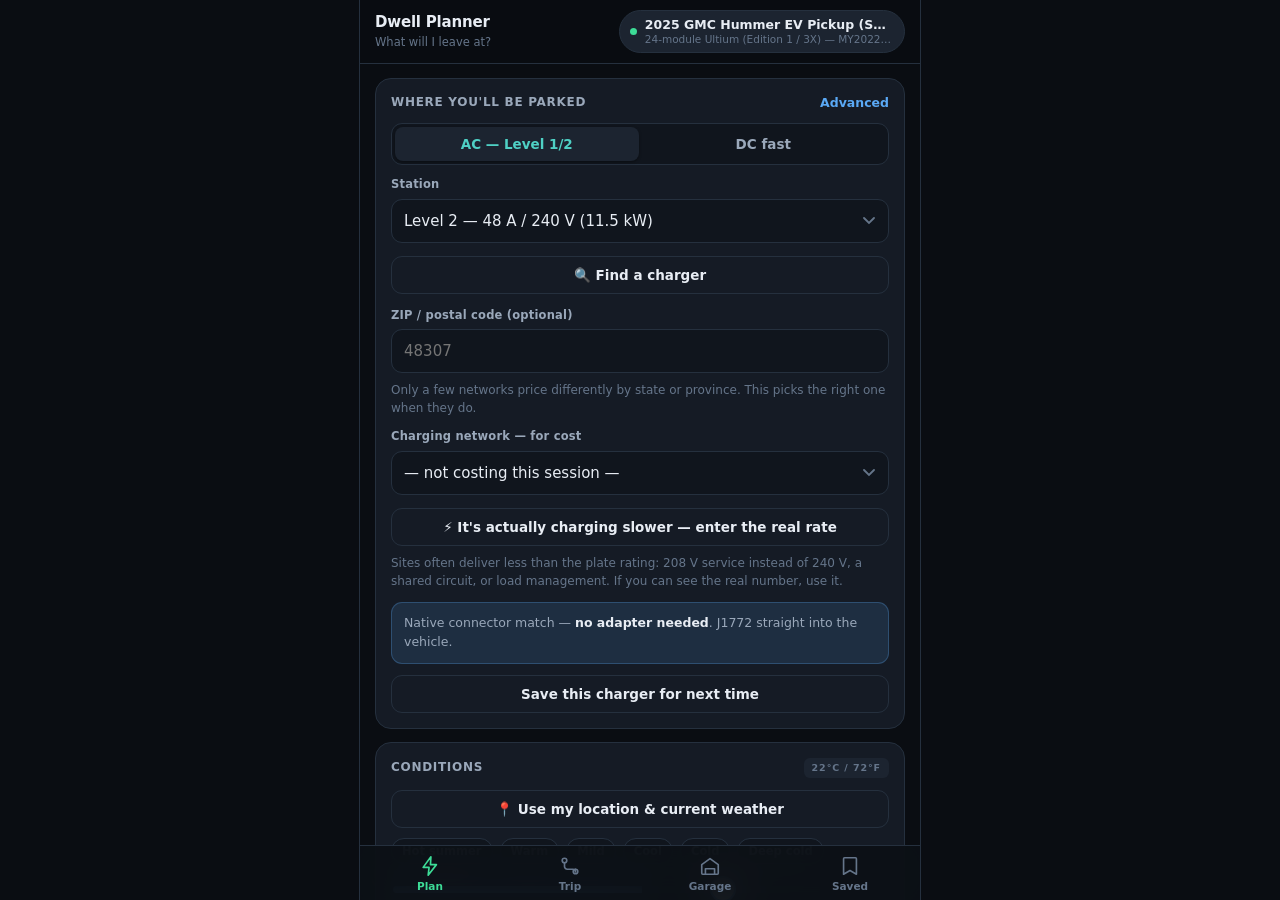
==== index.html @ 38df83a4 "Add files via upload v1.11.2 root files" ====
<!DOCTYPE html>
<html lang="en">
<head>
<meta charset="utf-8">
<meta name="viewport" content="width=device-width,initial-scale=1,viewport-fit=cover,maximum-scale=1">
<title>EV Dwell Planner</title>
<meta name="description" content="Charging math for the time you spend parked. Real taper curves, thermal derating and adapter ceilings.">
<meta name="theme-color" content="#0A0D12">
<meta name="apple-mobile-web-app-capable" content="yes">
<meta name="mobile-web-app-capable" content="yes">
<meta name="apple-mobile-web-app-status-bar-style" content="black-translucent">
<meta name="apple-mobile-web-app-title" content="Dwell">
<link rel="apple-touch-icon" href="data:image/svg+xml,%3Csvg%20xmlns%3D%22http%3A%2F%2Fwww.w3.org%2F2000%2Fsvg%22%20viewBox%3D%220%200%20180%20180%22%3E%3Crect%20width%3D%22180%22%20height%3D%22180%22%20rx%3D%2240%22%20fill%3D%22%230A0D12%22%2F%3E%3Cpath%20d%3D%22M100%2024L54%20100h30l-8%2056%2046-76H92z%22%20fill%3D%22%233DDC97%22%2F%3E%3C%2Fsvg%3E">
<link rel="icon" href="data:image/svg+xml,%3Csvg%20xmlns%3D%22http%3A%2F%2Fwww.w3.org%2F2000%2Fsvg%22%20viewBox%3D%220%200%20180%20180%22%3E%3Crect%20width%3D%22180%22%20height%3D%22180%22%20rx%3D%2240%22%20fill%3D%22%230A0D12%22%2F%3E%3Cpath%20d%3D%22M100%2024L54%20100h30l-8%2056%2046-76H92z%22%20fill%3D%22%233DDC97%22%2F%3E%3C%2Fsvg%3E">
<link rel="manifest" href='data:application/manifest+json,%7B%22name%22%3A%22EV%20Dwell%20Planner%22%2C%22short_name%22%3A%22Dwell%22%2C%22start_url%22%3A%22.%22%2C%22display%22%3A%22standalone%22%2C%22background_color%22%3A%22%230A0D12%22%2C%22theme_color%22%3A%22%230A0D12%22%2C%22orientation%22%3A%22portrait%22%2C%22icons%22%3A%5B%7B%22src%22%3A%22data%3Aimage%2Fsvg%2Bxml%2C%253Csvg%2520xmlns%253D%2522http%253A%252F%252Fwww.w3.org%252F2000%252Fsvg%2522%2520viewBox%253D%25220%25200%2520180%2520180%2522%253E%253Crect%2520width%253D%2522180%2522%2520height%253D%2522180%2522%2520rx%253D%252240%2522%2520fill%253D%2522%25230A0D12%2522%252F%253E%253Cpath%2520d%253D%2522M100%252024L54%2520100h30l-8%252056%252046-76H92z%2522%2520fill%253D%2522%25233DDC97%2522%252F%253E%253C%252Fsvg%253E%22%2C%22sizes%22%3A%22180x180%22%2C%22type%22%3A%22image%2Fsvg%2Bxml%22%2C%22purpose%22%3A%22any%20maskable%22%7D%5D%7D'>
<style>
/* ===================== EV DWELL PLANNER — DESIGN SYSTEM =====================
   One visual language, mobile-first, shared by web and app.
   Clarity over density: big targets, few colours, each with one meaning.
   ========================================================================== */
:root{
  --bg:#0A0D12; --bg2:#10151D; --surface:#151B25; --surface2:#1C2430;
  --line:#25303E; --line2:#33404F;
  --tx:#E8EDF4; --tx2:#9AA8BA; --tx3:#65758A;

  --solved:#3DDC97;   --solved-dim:#3DDC9722; --solved-line:#3DDC9755;
  --locked:#F5B841;   --locked-dim:#F5B84122; --locked-line:#F5B84155;
  --given:#5AA9F5;    --given-dim:#5AA9F522;  --given-line:#5AA9F544;
  --bad:#FF5C72;      --bad-dim:#FF5C7218;    --bad-line:#FF5C7255;
  --dc:#B98CFF;       --ac:#4FD1C5;

  --r:16px; --r-sm:11px; --r-lg:22px;
  --pad:15px;
  --safe-b:env(safe-area-inset-bottom,0px);
  --safe-t:env(safe-area-inset-top,0px);
  --fs:-apple-system,BlinkMacSystemFont,'SF Pro Text','Segoe UI',Roboto,system-ui,sans-serif;
  --fm:ui-monospace,'SF Mono',Menlo,Consolas,monospace;
}
*{box-sizing:border-box;-webkit-tap-highlight-color:transparent}
html,body{margin:0;padding:0;height:100%}
body{
  background:var(--bg); color:var(--tx); font-family:var(--fs);
  font-size:16px; line-height:1.45; overscroll-behavior-y:none;
  -webkit-font-smoothing:antialiased;
}
button,input,select,textarea{font-family:inherit;font-size:inherit;color:inherit}
button{background:none;border:none;padding:0;cursor:pointer}
input[type=number]{-moz-appearance:textfield}
input[type=number]::-webkit-outer-spin-button,
input[type=number]::-webkit-inner-spin-button{-webkit-appearance:none;margin:0}

/* ------------------------------------------------------------- APP FRAME */
#app{display:flex;flex-direction:column;height:100%;max-width:560px;margin:0 auto;
     background:var(--bg);position:relative;overflow-x:hidden}
@media(min-width:600px){#app{box-shadow:0 0 0 1px var(--line)}}

.topbar{
  position:sticky;top:0;z-index:40;padding:calc(var(--safe-t) + 10px) var(--pad) 10px;
  background:rgba(10,13,18,.88);backdrop-filter:blur(18px);
  border-bottom:1px solid var(--line);display:flex;align-items:center;gap:10px;
  overflow:hidden;
}
.topbar h1{font-size:15px;font-weight:650;margin:0;letter-spacing:-.2px;
           white-space:nowrap;overflow:hidden;text-overflow:ellipsis}
.topbar .sub{font-size:11.5px;color:var(--tx3);font-weight:500;
           white-space:nowrap;overflow:hidden;text-overflow:ellipsis}

.veh-chip{display:flex;align-items:center;gap:8px;background:var(--surface2);
  border:1px solid var(--line);border-radius:999px;padding:6px 12px 6px 10px;
  max-width:54%;min-width:0;flex:none}
.veh-chip .txt{display:flex;flex-direction:column;min-width:0;overflow:hidden}
.veh-chip .nm{display:block;font-size:12.5px;font-weight:600;white-space:nowrap;
  overflow:hidden;text-overflow:ellipsis;line-height:1.25}
.veh-chip .pk{display:block;font-size:10.5px;color:var(--tx3);white-space:nowrap;
  overflow:hidden;text-overflow:ellipsis;line-height:1.25}
.veh-chip .dot{width:7px;height:7px;border-radius:50%;background:var(--solved);flex:none}

main{flex:1;overflow-y:auto;-webkit-overflow-scrolling:touch;
     padding:14px var(--pad) 96px}
.screen{display:none} .screen.on{display:block}

/* ------------------------------------------------------------- TAB BAR */
.tabs{position:fixed;bottom:0;left:0;right:0;z-index:50;display:flex;
  background:rgba(12,16,22,.94);backdrop-filter:blur(20px);
  border-top:1px solid var(--line);padding-bottom:var(--safe-b);
  max-width:560px;margin:0 auto}
.tabs button{flex:1;padding:9px 4px 8px;display:flex;flex-direction:column;
  align-items:center;gap:3px;color:var(--tx3);font-size:10.5px;font-weight:600;
  transition:color .15s}
.tabs button svg{width:22px;height:22px;stroke:currentColor;fill:none;stroke-width:1.8;
  stroke-linecap:round;stroke-linejoin:round}
.tabs button.on{color:var(--solved)}

/* ------------------------------------------------------------- CARDS */
.card{background:var(--surface);border:1px solid var(--line);border-radius:var(--r);
  padding:var(--pad);margin-bottom:13px}
.card.tight{padding:12px}
.card-h{display:flex;align-items:center;justify-content:space-between;gap:10px;
  margin:0 0 12px}
.card-h h2{font-size:12px;font-weight:700;letter-spacing:.7px;text-transform:uppercase;
  color:var(--tx2);margin:0}
.card-h .act{font-size:12.5px;font-weight:600;color:var(--given)}
.hint{font-size:12px;color:var(--tx3);line-height:1.5;margin:8px 0 0}
.divider{height:1px;background:var(--line);margin:14px -15px}

/* ------------------------------------------------------------- SEGMENTED */
.seg{display:flex;background:var(--bg2);border:1px solid var(--line);
  border-radius:var(--r-sm);padding:3px;gap:3px}
.seg button{flex:1;padding:9px 6px;border-radius:8px;font-size:13.5px;font-weight:600;
  color:var(--tx2);transition:.15s;white-space:nowrap}
.seg button.on{background:var(--surface2);color:var(--tx);box-shadow:0 1px 3px #0006}
.seg.dc button.on{color:var(--dc)} .seg.ac button.on{color:var(--ac)}

.chips{display:flex;flex-wrap:wrap;gap:7px}
.chip{padding:7px 12px;border-radius:999px;background:var(--bg2);
  border:1px solid var(--line);font-size:12.5px;font-weight:600;color:var(--tx2)}
.chip.on{background:var(--given-dim);border-color:var(--given-line);color:var(--given)}
.chip.sm{padding:5px 10px;font-size:11.5px}

/* ------------------------------------------------------------- INPUTS */
label.fl{display:block;font-size:11.5px;font-weight:600;color:var(--tx2);
  margin:0 0 6px;letter-spacing:.2px}
select,input[type=text],input[type=number],input[type=time],input[type=date],textarea{
  width:100%;background:var(--bg2);border:1px solid var(--line);border-radius:var(--r-sm);
  padding:12px 12px;color:var(--tx);font-size:15px;outline:none;transition:border-color .15s}
select:focus,input:focus,textarea:focus{border-color:var(--given-line)}
select{appearance:none;background-image:url("data:image/svg+xml;utf8,<svg xmlns='http://www.w3.org/2000/svg' width='12' height='8' viewBox='0 0 12 8'><path d='M1 1l5 5 5-5' stroke='%2365758A' stroke-width='1.8' fill='none' stroke-linecap='round'/></svg>");
  background-repeat:no-repeat;background-position:right 13px center;padding-right:34px}
.row{display:flex;gap:9px}.row>*{flex:1;min-width:0}
.grid3{display:grid;grid-template-columns:1fr 1fr 1fr;gap:9px}
.mono{font-family:var(--fm);font-variant-numeric:tabular-nums}

.toggle{display:flex;align-items:center;justify-content:space-between;gap:12px;
  padding:11px 0}
.toggle .lb{font-size:14px;font-weight:550}
.toggle .lb small{display:block;font-size:11.5px;color:var(--tx3);font-weight:400;
  margin-top:1px;line-height:1.4}
.sw{width:48px;height:28px;border-radius:999px;background:var(--surface2);
  border:1px solid var(--line);position:relative;flex:none;transition:.18s}
.sw::after{content:'';position:absolute;top:3px;left:3px;width:20px;height:20px;
  border-radius:50%;background:var(--tx3);transition:.18s}
.sw.on{background:var(--solved-dim);border-color:var(--solved-line)}
.sw.on::after{left:23px;background:var(--solved)}

/* ------------------------------------------------------------- FIELD ROWS */
.field{border:1.5px solid var(--line);border-radius:var(--r);padding:13px;
  margin-bottom:10px;background:var(--bg2);transition:.2s;position:relative}
.field.is-locked{border-color:var(--locked-line);background:linear-gradient(var(--locked-dim),transparent 60%),var(--bg2)}
.field.is-solved{border-color:var(--solved-line);background:linear-gradient(var(--solved-dim),transparent 60%),var(--bg2);
  box-shadow:0 0 0 3px var(--solved-dim)}
.field.is-bad{border-color:var(--bad-line);background:linear-gradient(var(--bad-dim),transparent 60%),var(--bg2)}
.field-h{display:flex;align-items:center;gap:8px;margin-bottom:9px}
.field-h .nm{font-size:13px;font-weight:650;flex:1;letter-spacing:-.1px}
.badge{font-size:9.5px;font-weight:800;letter-spacing:.9px;text-transform:uppercase;
  padding:3.5px 8px;border-radius:6px;background:var(--surface2);color:var(--tx3);white-space:nowrap}
.badge.solved{background:var(--solved-dim);color:var(--solved)}
.badge.locked{background:var(--locked-dim);color:var(--locked)}
.badge.given{background:var(--given-dim);color:var(--given)}
.lockbtn{width:32px;height:32px;border-radius:9px;display:grid;place-items:center;
  background:var(--surface2);border:1px solid var(--line);flex:none;color:var(--tx3)}
.lockbtn svg{width:15px;height:15px;stroke:currentColor;fill:none;stroke-width:1.9;
  stroke-linecap:round;stroke-linejoin:round}
.lockbtn.on{background:var(--locked-dim);border-color:var(--locked-line);color:var(--locked)}

.val{display:flex;align-items:baseline;gap:5px;margin-bottom:2px}
.val .n{font-size:34px;font-weight:750;letter-spacing:-1.4px;font-variant-numeric:tabular-nums;
  line-height:1}
.val .u{font-size:15px;font-weight:600;color:var(--tx3)}
.field.is-solved .val .n{color:var(--solved)}
.field.is-locked .val .n{color:var(--locked)}

.stepper{display:flex;align-items:center;gap:10px;margin-top:9px}
.stepper button{width:40px;height:40px;border-radius:11px;background:var(--surface2);
  border:1px solid var(--line);font-size:21px;font-weight:400;color:var(--tx);
  display:grid;place-items:center;flex:none;line-height:1}
.stepper button:active{background:var(--line)}
.stepper input[type=range]{flex:1;min-width:0}

input[type=range]{-webkit-appearance:none;appearance:none;height:34px;background:transparent}
input[type=range]::-webkit-slider-runnable-track{height:7px;border-radius:99px;
  background:linear-gradient(90deg,var(--slider-c,var(--given)) var(--pct,50%),var(--surface2) var(--pct,50%))}
input[type=range]::-moz-range-track{height:7px;border-radius:99px;background:var(--surface2)}
input[type=range]::-webkit-slider-thumb{-webkit-appearance:none;width:26px;height:26px;
  border-radius:50%;background:#fff;margin-top:-9.5px;box-shadow:0 2px 7px #000a;
  border:2.5px solid var(--slider-c,var(--given))}
input[type=range]::-moz-range-thumb{width:22px;height:22px;border-radius:50%;background:#fff;
  border:2.5px solid var(--slider-c,var(--given))}
.field.is-locked{--slider-c:var(--locked)} .field.is-solved{--slider-c:var(--solved)}

.dur-row{display:flex;align-items:center;gap:8px;margin-top:6px}
.dur-unit{display:flex;align-items:center;gap:6px;flex:1}
.dur-unit button{width:36px;height:36px;border-radius:10px;background:var(--surface2);
  border:1px solid var(--line);display:grid;place-items:center;font-size:19px;flex:none}
.dur-unit .v{flex:1;text-align:center;font-size:20px;font-weight:700;
  font-variant-numeric:tabular-nums}
.dur-unit .v small{font-size:11px;color:var(--tx3);font-weight:600;display:block;
  margin-top:-2px;letter-spacing:.5px}

/* ------------------------------------------------------------- RESULT */
.result{border-radius:var(--r);padding:16px;margin-bottom:13px;
  border:1.5px solid var(--solved-line);
  background:linear-gradient(160deg,var(--solved-dim),transparent 70%),var(--surface)}
.result.bad{border-color:var(--bad-line);
  background:linear-gradient(160deg,var(--bad-dim),transparent 70%),var(--surface)}
.result .k{font-size:10.5px;font-weight:800;letter-spacing:1px;text-transform:uppercase;
  color:var(--solved);margin-bottom:7px}
.result.bad .k{color:var(--bad)}
.result .big{font-size:27px;font-weight:750;letter-spacing:-.9px;line-height:1.15;margin-bottom:4px}
.result .sub{font-size:13.5px;color:var(--tx2);line-height:1.5}
.stats{display:grid;grid-template-columns:repeat(auto-fit,minmax(74px,1fr));gap:1px;
  background:var(--line);border-radius:var(--r-sm);overflow:hidden;margin-top:14px}
.stat{background:var(--surface);padding:10px 8px}
.stat .l{font-size:9.5px;font-weight:700;letter-spacing:.6px;text-transform:uppercase;
  color:var(--tx3);margin-bottom:3px}
.stat .v{font-size:15.5px;font-weight:700;font-variant-numeric:tabular-nums;
  letter-spacing:-.4px;white-space:nowrap}
.stat .v small{font-size:10.5px;font-weight:600;color:var(--tx3);letter-spacing:0}

.limiter{display:flex;align-items:center;gap:9px;margin-top:12px;padding:10px 11px;
  background:var(--bg2);border:1px solid var(--line);border-radius:var(--r-sm);
  font-size:12.5px;line-height:1.45}
.limiter b{color:var(--tx)}
.limiter .ic{width:20px;height:20px;flex:none;color:var(--locked)}
.limiter.adapter{border-color:var(--locked-line);background:var(--locked-dim)}

/* ------------------------------------------------------------- LEVERS */
.lever{display:block;width:100%;text-align:left;background:var(--surface2);
  border:1px solid var(--line2);border-radius:var(--r-sm);padding:12px 13px;margin-bottom:8px;
  transition:.15s}
.lever:active{background:var(--line)}
.lever .t{font-size:14px;font-weight:650;margin-bottom:3px;display:flex;
  align-items:center;justify-content:space-between;gap:8px}
.lever .t span:last-child{font-size:11px;font-weight:700;color:var(--given);
  letter-spacing:.5px;text-transform:uppercase;flex:none}
.lever .d{font-size:12.5px;color:var(--tx2);line-height:1.45}
.lever.dc{border-color:#B98CFF44;background:#B98CFF14}
.lever.dc .t span:last-child{color:var(--dc)}

/* ------------------------------------------------------------- CHART */
.chartwrap{margin:0 -3px}
svg.chart{width:100%;display:block;overflow:visible}
.ms-table{width:100%;border-collapse:collapse;font-size:13.5px;margin-top:4px}
.ms-table th{font-size:10px;font-weight:700;letter-spacing:.7px;text-transform:uppercase;
  color:var(--tx3);text-align:left;padding:7px 8px;border-bottom:1px solid var(--line)}
.ms-table td{padding:9px 8px;border-bottom:1px solid var(--line);
  font-variant-numeric:tabular-nums}
.ms-table tr:last-child td{border-bottom:none}
.ms-table td:first-child{font-weight:700;width:56px}
.ms-table .clock{font-weight:650}
.ms-table .kw{color:var(--tx3);text-align:right;font-size:12.5px}

/* ------------------------------------------------------------- TIMELINE */
.tl{position:relative;padding-left:34px}
.tl::before{content:'';position:absolute;left:12px;top:12px;bottom:12px;width:2px;
  background:var(--line)}
.tl-node{position:relative;margin-bottom:11px}
.tl-node::before{content:'';position:absolute;left:-27px;top:15px;width:12px;height:12px;
  border-radius:50%;background:var(--surface2);border:2.5px solid var(--line2);z-index:1}
.tl-node.stop::before{background:var(--solved);border-color:var(--solved)}
.tl-node.bad::before{background:var(--bad);border-color:var(--bad)}
.tl-node.term::before{background:var(--tx3);border-color:var(--tx3)}
.tl-card{background:var(--surface);border:1px solid var(--line);border-radius:var(--r-sm);
  padding:11px 12px}
.tl-card.bad{border-color:var(--bad-line);background:var(--bad-dim)}
.tl-h{display:flex;align-items:center;justify-content:space-between;gap:9px;margin-bottom:4px}
.tl-h .nm{font-size:13.5px;font-weight:650;min-width:0;overflow:hidden;
  text-overflow:ellipsis;white-space:nowrap}
.tl-h .tm{font-size:11.5px;color:var(--tx3);font-weight:600;flex:none;
  font-variant-numeric:tabular-nums}
.tl-soc{display:flex;align-items:center;gap:8px;font-size:12.5px;color:var(--tx2)}
.tl-soc b{font-size:16px;font-weight:750;color:var(--tx);font-variant-numeric:tabular-nums}
.tl-soc .arr{color:var(--tx3)}
.tl-soc .up{color:var(--solved)} .tl-soc .dn{color:var(--tx2)}
.tl-bar{height:5px;border-radius:99px;background:var(--surface2);margin-top:8px;overflow:hidden}
.tl-bar i{display:block;height:100%;border-radius:99px;background:var(--solved)}
.tl-bar i.low{background:var(--bad)}

/* ------------------------------------------------------------- LISTS */
.item{display:flex;align-items:center;gap:12px;background:var(--surface);
  border:1px solid var(--line);border-radius:var(--r);padding:13px;margin-bottom:9px;
  width:100%;text-align:left}
.item.on{border-color:var(--solved-line);background:linear-gradient(var(--solved-dim),transparent 70%),var(--surface)}
.item .body{flex:1;min-width:0}
.item .t{font-size:14.5px;font-weight:650;letter-spacing:-.2px;margin-bottom:2px;
  overflow:hidden;text-overflow:ellipsis;white-space:nowrap}
.item .s{font-size:12px;color:var(--tx3);line-height:1.45}
.item .go{color:var(--tx3);flex:none}
.item .go svg{width:18px;height:18px;stroke:currentColor;fill:none;stroke-width:2;
  stroke-linecap:round;stroke-linejoin:round}

.btn{display:block;width:100%;padding:14px;border-radius:var(--r-sm);font-size:15px;
  font-weight:650;text-align:center;background:var(--surface2);border:1px solid var(--line2)}
.btn.primary{background:var(--solved);color:#062015;border-color:var(--solved)}
.btn.ghost{background:transparent;border-color:var(--line)}
.btn.danger{background:var(--bad-dim);border-color:var(--bad-line);color:var(--bad)}
.btn:active{opacity:.75}
.btn+.btn{margin-top:9px}
.btn.sm{padding:10px;font-size:13.5px}

.tag{display:inline-block;font-size:9.5px;font-weight:800;letter-spacing:.8px;
  text-transform:uppercase;padding:3px 7px;border-radius:5px;margin-left:6px;vertical-align:1px}
.tag.observed{background:var(--solved-dim);color:var(--solved)}
.tag.published{background:var(--given-dim);color:var(--given)}
.tag.estimated{background:var(--locked-dim);color:var(--locked)}
.tag.user{background:var(--given-dim);color:var(--given)}

.note{border-radius:var(--r-sm);padding:11px 12px;font-size:12.5px;line-height:1.5;
  border:1px solid var(--line);background:var(--bg2);color:var(--tx2);margin-bottom:11px}
.note.warn{border-color:var(--locked-line);background:var(--locked-dim)}
.note.bad{border-color:var(--bad-line);background:var(--bad-dim)}
.note.info{border-color:var(--given-line);background:var(--given-dim)}
.note b{color:var(--tx)}

/* ------------------------------------------------------------- SHEET */
.scrim{position:fixed;inset:0;background:#000b;backdrop-filter:blur(3px);z-index:90;
  opacity:0;pointer-events:none;transition:opacity .2s}
.scrim.on{opacity:1;pointer-events:auto}
.sheet{position:fixed;left:0;right:0;bottom:0;z-index:100;max-width:560px;margin:0 auto;
  background:var(--bg2);border-radius:var(--r-lg) var(--r-lg) 0 0;
  border-top:1px solid var(--line2);max-height:90vh;display:flex;flex-direction:column;
  transform:translateY(102%);transition:transform .26s cubic-bezier(.32,.72,0,1)}
.sheet.on{transform:translateY(0)}
.sheet-h{padding:14px var(--pad) 11px;border-bottom:1px solid var(--line);
  display:flex;align-items:center;gap:12px;flex:none}
.sheet-h h3{font-size:16px;font-weight:700;margin:0;flex:1;letter-spacing:-.3px}
.sheet-h button{font-size:14px;font-weight:600;color:var(--given)}
.sheet-b{padding:var(--pad);overflow-y:auto;padding-bottom:calc(var(--safe-b) + 24px)}
.grab{width:36px;height:4px;border-radius:99px;background:var(--line2);margin:8px auto 0}

.curve-row{display:grid;grid-template-columns:1fr 1fr 38px;gap:8px;margin-bottom:7px;
  align-items:center}
.curve-row input{padding:9px 10px;font-size:14px;text-align:center}
.curve-row button{color:var(--bad);font-size:20px;height:38px}

.empty{text-align:center;padding:40px 20px;color:var(--tx3)}
.empty .ic{font-size:38px;margin-bottom:10px;opacity:.5}
.empty .t{font-size:15px;font-weight:600;color:var(--tx2);margin-bottom:5px}
.empty .s{font-size:13px;line-height:1.5}

.toast{position:fixed;left:50%;bottom:calc(var(--safe-b) + 78px);transform:translate(-50%,14px);
  background:var(--surface2);border:1px solid var(--line2);border-radius:11px;
  padding:11px 17px;font-size:13.5px;font-weight:600;z-index:200;opacity:0;
  pointer-events:none;transition:.2s;box-shadow:0 8px 26px #000a;max-width:88vw;text-align:center}
.toast.on{opacity:1;transform:translate(-50%,0)}

/* ---------------------------------------------------- finder & TOU ------ */
.rows { display:flex; flex-direction:column; gap:7px; }
.row-btn {
  display:flex; align-items:center; gap:10px; width:100%; text-align:left;
  background:var(--surface2); border:1px solid var(--line); border-radius:12px;
  padding:11px 12px; color:var(--tx); font:inherit; cursor:pointer;
}
.row-btn:active { background:var(--line); }
.row-btn .nm { font-weight:600; font-size:14px; line-height:1.25;
  overflow:hidden; text-overflow:ellipsis; white-space:nowrap; }
.row-btn .sub { font-size:11.5px; color:var(--tx3); margin-top:2px;
  overflow:hidden; text-overflow:ellipsis; white-space:nowrap; }
input[type=search] {
  width:100%; background:var(--surface2); border:1px solid var(--line); border-radius:11px;
  padding:11px 12px; color:var(--tx); font:inherit; -webkit-appearance:none;
}
.note.good { background:var(--solved-dim); border-color:var(--solved-line); }
.lnk { background:none; border:none; padding:0; font:inherit; color:var(--solved);
  text-decoration:underline; cursor:pointer; }

</style>
</head>
<body>
<div id="app">

  <header class="topbar">
    <div style="flex:1;min-width:0">
      <h1 id="scr-title">Dwell Planner</h1>
      <div class="sub" id="scr-sub">What will I leave at?</div>
    </div>
    <button class="veh-chip" id="veh-chip" onclick="UI.go('garage')">
      <span class="dot"></span>
      <span class="txt">
        <span class="nm" id="veh-name">No vehicle</span>
        <span class="pk" id="veh-pack">Tap to add</span>
      </span>
    </button>
  </header>

  <main>

    <!-- Removed by JS the instant it boots. If you can still see this, scripts
         are not executing in this viewer — which is a viewer limitation, not a
         bug in the app. -->
    <div id="boot-fail" class="note bad">
      <b>JavaScript isn't running in this viewer.</b>
      The page is drawing, but nothing can be calculated or tapped — only the
      plain temperature slider will move, because sliders move on their own.
      Open the app from its own web address instead and everything works.
    </div>
    <noscript><div class="note bad"><b>JavaScript is switched off.</b>
      This app is all calculation, so it needs it.</div></noscript>

    <!-- ==================================================== PLAN ========= -->
    <section class="screen on" id="s-plan">

      <div class="card">
        <div class="card-h"><h2>Where you'll be parked</h2>
          <button class="act" onclick="UI.toggleAdvanced()" id="adv-btn">Advanced</button></div>

        <div class="seg" id="lvl-seg" style="margin-bottom:11px">
          <button data-lvl="AC" onclick="UI.setLevel('AC')">AC — Level 1/2</button>
          <button data-lvl="DC" onclick="UI.setLevel('DC')">DC fast</button>
        </div>

        <label class="fl">Station</label>
        <select id="station-preset" onchange="UI.setStationPreset(this.value)"><option value="l2-80">Level 2 — 80 A / 240 V (19.2 kW)</option><option value="l2-48" selected>Level 2 — 48 A / 240 V (11.5 kW)</option><option value="l2-40">Level 2 — 40 A / 240 V (9.6 kW)</option><option value="l2-32">Level 2 — 32 A / 240 V (7.7 kW)</option><option value="l2-48-208">Level 2 — 48 A / 208 V (10.0 kW) · commercial</option><option value="l2-40-208">Level 2 — 40 A / 208 V (8.3 kW) · commercial</option><option value="l2-32-208">Level 2 — 32 A / 208 V (6.7 kW) · commercial</option><option value="l2-30-208">Level 2 — 30 A / 208 V (6.2 kW) · commercial</option><option value="l2-24-208">Level 2 — 24 A / 208 V (5.0 kW) · commercial</option><option value="l2-tesla-dest">Tesla Destination (NACS AC, 48 A)</option><option value="l1-12">Level 1 — 12 A / 120 V (1.44 kW)</option><option value="l1-16">Level 1 — 16 A / 120 V (1.92 kW)</option></select>

        <div id="adv-box" style="display:none;margin-top:12px">
          <label class="fl">Connector at this station</label>
          <select id="station-conn" onchange="UI.setStationConn(this.value)"><option value="J1772" selected>J1772</option><option value="NACS_AC">NACS (AC)</option></select>
          <div class="grid3" style="margin-top:11px">
            <div><label class="fl">Max kW</label>
              <input type="number" id="st-kw" step="0.1" oninput="UI.setStationNum('maxKW',this.value)"></div>
            <div><label class="fl">Max volts</label>
              <input type="number" id="st-v" step="1" oninput="UI.setStationNum('maxVoltage',this.value)"></div>
            <div><label class="fl">Max amps</label>
              <input type="number" id="st-a" step="1" oninput="UI.setStationNum('maxAmps',this.value)"></div>
          </div>
          <p class="hint" id="st-note"></p>
        </div>

        <div id="site-label"></div>
        <div id="shared-box"></div>
        <div id="finder-box" style="margin-top:13px"></div>
        <div id="pricing-box" style="margin-top:13px"></div>
        <div id="measured-box" style="margin-top:13px"></div>
        <div id="adapter-box" style="margin-top:12px"></div>
        <button class="btn sm ghost" style="margin-top:11px" onclick="UI.saveStationPrompt()">
          Save this charger for next time</button>
      </div>

      <div class="card">
        <div class="card-h"><h2>Conditions</h2>
          <span class="badge" id="temp-badge">22&deg;C</span></div>
        <button class="btn sm ghost" id="geo-btn" onclick="UI.useLocation()"
          style="margin-bottom:10px">&#128205; Use my location &amp; current weather</button>
        <div id="geo-out"></div>
        <div class="chips" id="season-chips" style="margin-bottom:6px"><button class="chip sm" data-t="38" onclick="UI.setTemp(38);document.getElementById('temp-slider').value=38">Hot summer</button><button class="chip sm" data-t="25" onclick="UI.setTemp(25);document.getElementById('temp-slider').value=25">Warm</button><button class="chip sm" data-t="15" onclick="UI.setTemp(15);document.getElementById('temp-slider').value=15">Mild</button><button class="chip sm" data-t="7" onclick="UI.setTemp(7);document.getElementById('temp-slider').value=7">Cool</button><button class="chip sm" data-t="-2" onclick="UI.setTemp(-2);document.getElementById('temp-slider').value=-2">Cold</button><button class="chip sm" data-t="-15" onclick="UI.setTemp(-15);document.getElementById('temp-slider').value=-15">Deep cold</button></div>
        <input type="range" id="temp-slider" min="-25" max="45" step="1" value="22"
               oninput="UI.setTemp(this.value)" style="width:100%">
        <div style="display:flex;justify-content:space-between;font-size:11px;color:var(--tx3);
                    margin-top:-6px"><span>&minus;25&deg;C</span><span>45&deg;C</span></div>
        <div class="divider"></div>
        <div class="toggle" onclick="UI.toggleEnv('enclosed')">
          <div class="lb">Enclosed / garage parking<small>Sheltered parking blunts the cold-weather charging penalty.</small></div>
          <div class="sw" id="sw-enclosed"></div>
        </div>
        <div id="precond-wrap" style="display:none">
          <div class="toggle" onclick="UI.toggleEnv('precondition')">
            <div class="lb">Precondition the battery<small>Warms the pack for full DC power &mdash; costs time and energy.</small></div>
            <div class="sw" id="sw-precondition"></div>
          </div>
          <div class="toggle" id="enroute-row" style="display:none" onclick="UI.toggleEnv('precondEnRoute')">
            <div class="lb">&hellip;while still driving<small>Warm-up finishes before you arrive, so it costs no dwell time.</small></div>
            <div class="sw" id="sw-precondEnRoute"></div>
          </div>
        </div>
      </div>

      <div class="card">
        <div class="card-h"><h2>Solve for</h2>
          <button class="act" onclick="UI.resetFields()">Reset</button></div>
        <div class="seg" id="solvefor-seg" style="margin-bottom:13px">
          <button data-sf="departure" onclick="UI.setSolveFor('departure')">Departure&nbsp;%</button>
          <button data-sf="dwell" onclick="UI.setSolveFor('dwell')">Dwell&nbsp;time</button>
          <button data-sf="arrival" onclick="UI.setSolveFor('arrival')">Arrival&nbsp;%</button>
        </div>
        <div id="fields"></div>
      </div>

      <div id="out"></div>
    </section>

    <!-- ==================================================== TRIP ========= -->
    <section class="screen" id="s-trip">
      <div class="card">
        <div class="card-h"><h2>Trip setup</h2>
          <button class="act" onclick="UI.saveTripPrompt()">Save trip</button></div>
        <div class="row">
          <div><label class="fl">Depart at SOC</label>
            <input type="number" id="tp-start" min="0" max="100" oninput="UI.tripSet('startSOC',this.value)"></div>
          <div><label class="fl">Depart time</label>
            <input type="time" id="tp-time" oninput="UI.tripSet('startTime',this.value)"></div>
        </div>
        <div class="row" style="margin-top:11px">
          <div><label class="fl">Reserve floor %</label>
            <input type="number" id="tp-reserve" min="0" max="60" oninput="UI.tripSet('reserveSOC',this.value)"></div>
          <div><label class="fl">Arrive with %</label>
            <input type="number" id="tp-arrive" min="0" max="100" oninput="UI.tripSet('arriveSOC',this.value)"></div>
        </div>
      </div>

      <div class="card">
        <div class="card-h"><h2>Legs</h2></div>
        <div id="legs"></div>
        <div class="row" style="margin-top:4px">
          <button class="btn sm" onclick="UI.addLeg('drive')">+ Drive leg</button>
          <button class="btn sm" onclick="UI.addLeg('stop')">+ Charging stop</button>
        </div>
      </div>

      <div id="trip-out"></div>
    </section>

    <!-- =================================================== GARAGE ======== -->
    <section class="screen" id="s-garage">
      <div id="garage-list"></div>
      <button class="btn primary" onclick="UI.openAddVehicle()">Add a vehicle</button>
      <p class="hint" style="text-align:center;margin-top:14px">
        Pack variant is required, not optional &mdash; two trucks with the same badge and
        different module counts do not charge alike.</p>
      <div id="build-info"></div>
    </section>

    <!-- ==================================================== SAVED ======== -->
    <section class="screen" id="s-saved">
      <div id="saved-list"></div>
    </section>

  </main>

  <nav class="tabs">
    <button data-tab="plan" onclick="UI.go('plan')">
      <svg viewBox="0 0 24 24"><path d="M13 2L4.5 13.5H11l-1 8.5 9-11.5h-6.5z"/></svg>Plan</button>
    <button data-tab="trip" onclick="UI.go('trip')">
      <svg viewBox="0 0 24 24"><circle cx="6" cy="6" r="2.5"/><circle cx="18" cy="18" r="2.5"/><path d="M6 8.5v4a3 3 0 003 3h6a3 3 0 013 3v-3"/></svg>Trip</button>
    <button data-tab="garage" onclick="UI.go('garage')">
      <svg viewBox="0 0 24 24"><path d="M3 10.5l9-6.5 9 6.5V20a1 1 0 01-1 1H4a1 1 0 01-1-1z"/><path d="M7 21v-6h10v6"/></svg>Garage</button>
    <button data-tab="saved" onclick="UI.go('saved')">
      <svg viewBox="0 0 24 24"><path d="M6 3h12a1 1 0 011 1v17l-7-4-7 4V4a1 1 0 011-1z"/></svg>Saved</button>
  </nav>
</div>

<div class="scrim" id="scrim" onclick="UI.closeSheet()"></div>
<div class="sheet" id="sheet">
  <div class="grab"></div>
  <div class="sheet-h">
    <h3 id="sheet-title"></h3>
    <button onclick="UI.closeSheet()">Done</button>
  </div>
  <div class="sheet-b" id="sheet-body"></div>
</div>
<div class="toast" id="toast"></div>

<script>
/* ---- shared calculation core ---- */
/* =========================================================================
   EV DWELL PLANNER — SHARED CALCULATION CORE  (v1.0)
   Pure, dependency-free. Consumed identically by web and mobile front ends.
   Units: SOC = percent (0-100) | power = kW | energy = kWh | time = minutes
   ========================================================================= */
(function (root, factory) {
  if (typeof module === 'object' && module.exports) module.exports = factory();
  else root.EVCore = factory();
}(typeof self !== 'undefined' ? self : this, function () {
'use strict';

/* ---------------------------------------------------------------- CONNECTORS */
const CONNECTORS = {
  J1772:   { id:'J1772',   level:'AC', label:'J1772',        short:'J1772' },
  NACS_AC: { id:'NACS_AC', level:'AC', label:'NACS (AC)',    short:'NACS' },
  CCS1:    { id:'CCS1',    level:'DC', label:'CCS1',         short:'CCS1' },
  NACS_DC: { id:'NACS_DC', level:'DC', label:'NACS (DC)',    short:'NACS' },
  CHADEMO: { id:'CHADEMO', level:'DC', label:'CHAdeMO',      short:'CHAdeMO' }
};

/* ------------------------------------------------------------------- MATH */
function clamp(v, lo, hi) { return v < lo ? lo : v > hi ? hi : v; }

/** Piecewise-linear interpolation over [{soc,kW}] sorted ascending by soc. */
function interpCurve(curve, soc) {
  if (!curve || !curve.length) return 0;
  const s = clamp(soc, 0, 100);
  if (s <= curve[0].soc) return curve[0].kW;
  for (let i = 1; i < curve.length; i++) {
    if (s <= curve[i].soc) {
      const a = curve[i - 1], b = curve[i];
      const span = b.soc - a.soc;
      if (span <= 0) return b.kW;
      return a.kW + (b.kW - a.kW) * ((s - a.soc) / span);
    }
  }
  return curve[curve.length - 1].kW;
}

/** Interpolate a [ [x,y], ... ] table, flat outside the ends. */
function interpTable(tbl, x) {
  if (x <= tbl[0][0]) return tbl[0][1];
  for (let i = 1; i < tbl.length; i++) {
    if (x <= tbl[i][0]) {
      const [x0, y0] = tbl[i - 1], [x1, y1] = tbl[i];
      return y0 + (y1 - y0) * ((x - x0) / (x1 - x0));
    }
  }
  return tbl[tbl.length - 1][1];
}

/* ------------------------------------------------------------- THERMAL MODEL
   DC fast charging is strongly temperature dependent: a cold pack limits
   current to protect against lithium plating; a hot pack limits it to protect
   against thermal runaway. AC charging is slow enough that the pack itself is
   not the limit -- but the battery heater draws real power that never reaches
   the cells, so cold AC charging is modelled as a parasitic kW subtraction
   rather than a multiplier.                                                  */

const DC_TEMP_FACTOR = [           // ambient degC -> multiplier on DC power
  [-25, 0.28], [-20, 0.35], [-15, 0.42], [-10, 0.50], [-5, 0.59],
  [0, 0.68], [5, 0.78], [10, 0.88], [15, 0.95], [20, 1.00],
  [30, 1.00], [35, 0.96], [40, 0.88], [45, 0.78], [50, 0.68]
];

const AC_PARASITIC_KW = [          // ambient degC -> kW lost to pack heating
  [-25, 5.0], [-15, 4.2], [-10, 3.6], [-5, 3.0], [0, 2.4],
  [5, 1.7], [10, 1.0], [15, 0.3], [20, 0.0], [45, 0.0]
];

/** Enclosed parking (garage) blunts the cold penalty; it does not help in heat. */
function effectiveTempC(tempC, enclosed) {
  if (!enclosed) return tempC;
  if (tempC >= 15) return tempC;              // no benefit once already mild
  return Math.min(15, tempC + 10);            // garage buffer, capped at mild
}

/**
 * DC thermal result.
 * Preconditioning does not make the pack charge faster for free -- it spends
 * energy and time warming the cells first. So we raise the factor toward the
 * preconditioned ceiling AND report the overhead minutes it cost.
 *
 * env.precondEnRoute: the pack was warmed while still driving (navigate-to-
 * charger preconditioning). The benefit is kept, the plugged-in overhead is
 * not charged to the dwell, because it happened before arrival.
 */
function dcThermal(env) {
  const t = effectiveTempC(env.tempC, env.enclosed);
  let factor = interpTable(DC_TEMP_FACTOR, t);
  let overheadMin = 0;
  let precondApplied = false;
  if (env.precondition && t < 18) {
    const ceiling = 0.93;
    if (factor < ceiling) {
      overheadMin = env.precondEnRoute ? 0 : Math.round(clamp((18 - t) * 0.6, 3, 15));
      factor = ceiling;
      precondApplied = true;
    }
  }
  return { factor, overheadMin, effTempC: t, precondApplied };
}

function acThermal(env) {
  const t = effectiveTempC(env.tempC, env.enclosed);
  return { parasiticKW: interpTable(AC_PARASITIC_KW, t), effTempC: t };
}

/* ----------------------------------------------------------------- LIMITS */

/** Power ceiling of a station or adapter from its kW / volt / amp ratings. */
function ratedKW(o) {
  if (!o) return Infinity;
  const byPower = (o.maxKW != null && o.maxKW > 0) ? o.maxKW : Infinity;
  const byVA = (o.maxVoltage > 0 && o.maxAmps > 0)
    ? (o.maxVoltage * o.maxAmps) / 1000 : Infinity;
  const v = Math.min(byPower, byVA);
  return isFinite(v) ? v : Infinity;
}

/**
 * Does this pairing need an adapter, and is a usable one configured?
 * Returns { required, satisfied, adapter, slot, reason }.
 */
function resolveAdapter(vehicle, station) {
  const level = station.level;                        // 'AC' | 'DC'
  const native = level === 'AC' ? vehicle.nativeAC : vehicle.nativeDC;
  const slot   = level === 'AC' ? 'acAdapter' : 'dcAdapter';
  if (station.connector === native) {
    return { required:false, satisfied:true, adapter:null, slot,
             reason:`Native ${CONNECTORS[native].label} — no adapter needed.` };
  }
  const ad = vehicle[slot];
  if (!ad) {
    return { required:true, satisfied:false, adapter:null, slot,
             reason:`A ${CONNECTORS[station.connector].label} → ${CONNECTORS[native].label} ${level} adapter is required, but none is configured.` };
  }
  const mismatch = (ad.fromConnector && ad.fromConnector !== station.connector) ||
                   (ad.toConnector   && ad.toConnector   !== native);
  if (mismatch) {
    return { required:true, satisfied:false, adapter:ad, slot,
             reason:`Configured ${level} adapter is ${CONNECTORS[ad.fromConnector].label} → ${CONNECTORS[ad.toConnector].label}; this station needs ${CONNECTORS[station.connector].label} → ${CONNECTORS[native].label}.` };
  }
  return { required:true, satisfied:true, adapter:ad, slot,
           reason:`Using ${ad.name || 'adapter'} (${ratedKW(ad).toFixed(0)} kW ceiling).` };
}

/**
 * Instantaneous power at a given SOC.
 * Returns everything the UI needs to explain itself, not just a number.
 */
function powerAt(vehicle, station, adapter, env, soc) {
  const isDC = station.level === 'DC';
  const adapterKW = ratedKW(adapter);
  let vehicleKW, note = null, voltageCapped = false;

  /* SHARED CABINET. Most 350 kW DC posts are one power cabinet feeding two
     connectors. Alone you get the full rating; with a car on the other side
     the cabinet splits its output and your plate-rated 350 kW post behaves
     like a 175 kW one. This is invisible on every spec sheet and is a pure
     dwell-time problem, so it is modelled as a station property and blamed
     on the station -- with its own label, because "the cabinet is shared"
     is different advice from "this charger is small". */
  let stationKW = ratedKW(station), shareCapped = false;
  if (station.shared && station.sharedMaxKW != null && station.sharedMaxKW < stationKW) {
    stationKW = station.sharedMaxKW;
    shareCapped = true;
  }

  if (isDC) {
    vehicleKW = interpCurve(vehicle.dcCurve, soc);
    // 800V-architecture packs on a 400V-class station: the pack is split and
    // charged in halves (or via a booster), capping accepted power well below
    // the vehicle's native curve. This is why a Hummer sees ~180 kW on a
    // Tesla V3 but 340+ kW on a true 1000V CCS post. The cause is the
    // station's voltage class, not the car -- so it is reported that way.
    if (vehicle.packArchitectureV >= 700 && station.maxVoltage &&
        station.maxVoltage < 600 && vehicle.lowVoltStationMaxKW) {
      if (vehicle.lowVoltStationMaxKW < vehicleKW) {
        vehicleKW = vehicle.lowVoltStationMaxKW;
        voltageCapped = true;
        note = `This is a ${station.maxVoltage} V-class post. The ${vehicle.packArchitectureV} V pack has to charge in split halves here, capping it at ${vehicle.lowVoltStationMaxKW} kW instead of the ${interpCurve(vehicle.dcCurve, soc).toFixed(0)} kW it could take on a 1000 V post.`;
      }
    }
  } else {
    vehicleKW = vehicle.acMaxKW;
  }

  let raw = Math.min(vehicleKW, stationKW, adapterKW);

  // Which of the three is actually binding?
  let binding = voltageCapped ? 'stationVoltage' : 'vehicle', bindingKW = vehicleKW;
  if (stationKW < bindingKW - 0.05) {
    binding = shareCapped ? 'stationShared' : 'station'; bindingKW = stationKW;
    if (shareCapped) note = `This post shares one power cabinet between two connectors. With a car on the other side it splits down to ${station.sharedMaxKW} kW instead of its rated ${ratedKW(station).toFixed(0)} kW.`;
  }
  if (adapterKW < bindingKW - 0.05) { binding = 'adapter'; bindingKW = adapterKW; }

  // MEASURED RATE OVERRIDE.
  // Real sites deliver less than their plate rating: 208 V commercial service
  // instead of 240 V, shared circuits, dynamic load management, a derated
  // cabinet. None of that is discoverable from a spec sheet, but the driver can
  // simply read the number off the charger or the car. A measured value beats
  // every calculated one, so it is applied as a hard ceiling.
  //   at 'input'   -> what the charger/app reports (before onboard losses)
  //   at 'battery' -> what the car reports going into the pack (after losses)
  const obs = station.observed;
  const hasObs = obs && obs.kW > 0;
  if (hasObs && obs.at !== 'battery' && obs.kW < raw - 0.01) {
    raw = obs.kW; binding = 'measured';
  }

  let delivered, toBattery, thermal;
  if (isDC) {
    thermal = dcThermal(env);
    delivered = raw * thermal.factor;
    toBattery = delivered * (vehicle.dcEfficiency != null ? vehicle.dcEfficiency : 0.96);
  } else {
    thermal = acThermal(env);
    delivered = raw;
    toBattery = Math.max(0, delivered * (vehicle.acEfficiency != null ? vehicle.acEfficiency : 0.89)
                            - thermal.parasiticKW);
  }

  if (hasObs && obs.at === 'battery' && obs.kW < toBattery - 0.01) {
    toBattery = obs.kW;
    binding = 'measured';
    // Back out the corresponding input power so the displayed rate stays honest.
    delivered = isDC
      ? toBattery / (vehicle.dcEfficiency != null ? vehicle.dcEfficiency : 0.96)
      : (toBattery + thermal.parasiticKW) / (vehicle.acEfficiency != null ? vehicle.acEfficiency : 0.89);
  }

  // A measured reading already embodies whatever the site is doing right now, so
  // it is never relabelled as a thermal limit.
  if (binding !== 'measured') {
    if (isDC && thermal.factor < 0.985) binding += '+thermal';
    else if (!isDC && thermal.parasiticKW > 0.2) binding += '+thermal';
  }

  return { vehicleKW, stationKW, adapterKW, raw, delivered,
           toBattery: Math.max(0, toBattery), binding, thermal, note, voltageCapped };
}

/* -------------------------------------------------------------- SIMULATION */

const STEP_MIN = 0.25;   // integration step; 15 s keeps taper error negligible

/**
 * Integrate a charging session forward.
 * Exactly one of durationMin / targetSOC must be supplied.
 * Returns endSOC, minutes, timeline samples, energy, and limiter accounting.
 */
function simulate(vehicle, station, adapter, env, startSOC, opts) {
  const usable = vehicle.usableKWh;
  const hasDuration = opts.durationMin != null;
  const target = opts.targetSOC != null ? clamp(opts.targetSOC, 0, 100) : 100;
  const capMin = opts.maxMinutes != null ? opts.maxMinutes : 60 * 48;

  const isDC = station.level === 'DC';
  const th = isDC ? dcThermal(env) : null;
  const precondMin = isDC ? th.overheadMin : 0;

  // Preconditioning overhead is dead time at the front of the session: the
  // pack is warming, meaningful energy is not going in.
  let budget = hasDuration ? Math.max(0, opts.durationMin - precondMin) : capMin;

  let soc = clamp(startSOC, 0, 100);
  // energy   = kWh into the PACK (what moves the SOC needle)
  // delivered = kWh out of the DISPENSER (what the meter bills you for).
  // They differ by charging losses -- ~3% on DC, ~11% on AC, more in the cold
  // where the pack heater is drawing too. Billing off the pack figure quietly
  // undercounts every AC session by a tenth.
  let t = 0, energy = 0, deliveredKWh = 0, powerSum = 0, samples = 0;
  let peakKW = 0;
  // Seed the first sample with the actual starting power, not zero -- otherwise
  // every plotted power curve begins with a phantom spike up from the axis.
  const timeline = [{ min: 0, soc, kW: powerAt(vehicle, station, adapter, env, soc).delivered }];
  const limiterMinutes = {};
  let stalled = false;

  while (t < budget) {
    if (!hasDuration && soc >= target - 1e-6) break;
    if (soc >= 100 - 1e-9) break;

    const p = powerAt(vehicle, station, adapter, env, soc);
    if (p.toBattery <= 0.02) { stalled = true; break; }

    limiterMinutes[p.binding] = (limiterMinutes[p.binding] || 0) + STEP_MIN;
    if (p.delivered > peakKW) peakKW = p.delivered;
    powerSum += p.delivered; samples++;

    let dE = p.toBattery * (STEP_MIN / 60);
    let dSOC = (dE / usable) * 100;
    const ceiling = hasDuration ? 100 : target;

    const dDel = p.delivered * (STEP_MIN / 60);

    if (soc + dSOC >= ceiling) {                 // partial final step
      const frac = (ceiling - soc) / dSOC;
      t += STEP_MIN * frac;
      energy += dE * frac;
      deliveredKWh += dDel * frac;
      soc = ceiling;
      timeline.push({ min: t + precondMin, soc, kW: p.delivered });
      break;
    }
    soc += dSOC; energy += dE; deliveredKWh += dDel; t += STEP_MIN;
    timeline.push({ min: t + precondMin, soc, kW: p.delivered });
  }

  const chargeMin = t;
  const totalMin = hasDuration ? opts.durationMin : chargeMin + precondMin;

  let dominant = null, dominantMin = 0;
  for (const k in limiterMinutes) if (limiterMinutes[k] > dominantMin) { dominantMin = limiterMinutes[k]; dominant = k; }

  return {
    startSOC: clamp(startSOC, 0, 100),
    endSOC: soc,
    minutes: totalMin,
    chargeMinutes: chargeMin,
    precondMinutes: precondMin,
    reachedTarget: !hasDuration ? soc >= target - 1e-6 : null,
    energyKWh: energy,
    deliveredKWh,
    avgKW: samples ? powerSum / samples : 0,
    peakKW,
    stalled,
    timeline,
    limiterMinutes,
    dominantLimiter: dominant,
    thermal: th || acThermal(env)
  };
}

/** Minutes needed to go startSOC -> targetSOC. null if unreachable. */
function timeToSOC(vehicle, station, adapter, env, startSOC, targetSOC) {
  if (targetSOC <= startSOC + 1e-9) return 0;
  const r = simulate(vehicle, station, adapter, env, startSOC, { targetSOC });
  return r.reachedTarget ? r.minutes : null;
}

/**
 * Minimum arrival SOC that still reaches targetSOC within durationMin.
 * endSOC is monotonically non-decreasing in startSOC, so bisect.
 */
function requiredStartSOC(vehicle, station, adapter, env, targetSOC, durationMin) {
  const full = simulate(vehicle, station, adapter, env, 100, { durationMin });
  if (full.endSOC < targetSOC - 1e-6) return null;   // impossible even from 100%
  let lo = 0, hi = clamp(targetSOC, 0, 100);
  const reaches = s => simulate(vehicle, station, adapter, env, s, { durationMin }).endSOC >= targetSOC - 1e-6;
  if (reaches(0)) return 0;
  for (let i = 0; i < 44; i++) {
    const mid = (lo + hi) / 2;
    if (reaches(mid)) hi = mid; else lo = mid;
  }
  return hi;
}

/* ------------------------------------------------------------- MILESTONES */
/** Clock time at which each SOC milestone is crossed. granularity 5 or 10. */
function milestones(sim, plugInMinutesOfDay, granularity) {
  const g = granularity || 10;
  const out = [];
  const tl = sim.timeline;
  if (tl.length < 2) return out;
  const first = Math.ceil(tl[0].soc / g) * g;
  const last = Math.floor(tl[tl.length - 1].soc / g) * g;
  let idx = 1;
  for (let m = first; m <= last + 1e-9; m += g) {
    while (idx < tl.length && tl[idx].soc < m) idx++;
    if (idx >= tl.length) break;
    const a = tl[idx - 1], b = tl[idx];
    const span = b.soc - a.soc;
    const frac = span > 1e-9 ? (m - a.soc) / span : 0;
    const min = a.min + (b.min - a.min) * frac;
    out.push({
      soc: m,
      elapsedMin: min,
      clockMinutes: plugInMinutesOfDay != null ? (plugInMinutesOfDay + min) : null,
      kW: b.kW
    });
  }
  return out;
}

/* ----------------------------------------------------------------- SOLVER
   Five linked variables:
     arrivalSOC, departureSOC, dwellMin, station config, clock times.
   Clock times are algebraically tied: unplug = plugIn + dwell, so the solver
   works in {arrivalSOC, departureSOC, dwellMin} and derives the clock.
   The caller marks each of the three as locked/known or unknown.            */

function solve(input) {
  const { vehicle, station, env } = input;
  const ad = resolveAdapter(vehicle, station);
  if (ad.required && !ad.satisfied) {
    return { ok:false, kind:'adapter', adapter:ad, message: ad.reason };
  }
  const adapter = ad.adapter;

  const known = {
    arrival:   input.arrivalSOC   != null,
    departure: input.departureSOC != null,
    dwell:     input.dwellMin     != null
  };
  const knownCount = (known.arrival ? 1 : 0) + (known.departure ? 1 : 0) + (known.dwell ? 1 : 0);

  if (knownCount < 2) {
    const missing = ['arrival','departure','dwell'].filter(k => !known[k]);
    return { ok:false, kind:'underdetermined', missing,
      message:`Two of the three are needed to solve the third. Still open: ${missing.join(', ')}.` };
  }

  const base = { vehicle, station, adapter, env, adapterInfo: ad };

  /* --- Solve for departure SOC (forward: arrive at X, sit for Y) --- */
  if (known.arrival && known.dwell && !known.departure) {
    const sim = simulate(vehicle, station, adapter, env, input.arrivalSOC, { durationMin: input.dwellMin });
    return finish(base, { solvedFor:'departure', arrivalSOC: input.arrivalSOC,
      departureSOC: sim.endSOC, dwellMin: input.dwellMin, sim }, input);
  }

  /* --- Solve for dwell (how long must I stay?) --- */
  if (known.arrival && known.departure && !known.dwell) {
    if (input.departureSOC <= input.arrivalSOC + 1e-9) {
      const sim = simulate(vehicle, station, adapter, env, input.arrivalSOC, { durationMin: 0 });
      return finish(base, { solvedFor:'dwell', arrivalSOC: input.arrivalSOC,
        departureSOC: input.arrivalSOC, dwellMin: 0, sim }, input);
    }
    const sim = simulate(vehicle, station, adapter, env, input.arrivalSOC, { targetSOC: input.departureSOC });
    if (!sim.reachedTarget) {
      return infeasible(base, input, sim, 'cannot-reach');
    }
    return finish(base, { solvedFor:'dwell', arrivalSOC: input.arrivalSOC,
      departureSOC: input.departureSOC, dwellMin: sim.minutes, sim }, input);
  }

  /* --- Solve for arrival SOC (reverse: leave at X by time T) --- */
  if (known.departure && known.dwell && !known.arrival) {
    const need = requiredStartSOC(vehicle, station, adapter, env, input.departureSOC, input.dwellMin);
    if (need == null) {
      const fromFull = simulate(vehicle, station, adapter, env, 100, { durationMin: input.dwellMin });
      return infeasible(base, input, fromFull, 'need-over-100');
    }
    const sim = simulate(vehicle, station, adapter, env, need, { durationMin: input.dwellMin });
    return finish(base, { solvedFor:'arrival', arrivalSOC: need,
      departureSOC: sim.endSOC, dwellMin: input.dwellMin, sim }, input);
  }

  /* --- All three given: verify consistency --- */
  const sim = simulate(vehicle, station, adapter, env, input.arrivalSOC, { durationMin: input.dwellMin });
  if (sim.endSOC < input.departureSOC - 0.25) {
    return infeasible(base, input, sim, 'overconstrained');
  }
  return finish(base, { solvedFor:'check', arrivalSOC: input.arrivalSOC,
    departureSOC: input.departureSOC, dwellMin: input.dwellMin, sim,
    surplus: sim.endSOC - input.departureSOC }, input);
}

function finish(base, res, input) {
  const plug = input.plugInMinutes != null ? input.plugInMinutes : null;
  return Object.assign({ ok:true, adapterInfo: base.adapterInfo,
    plugInMinutes: plug,
    unplugMinutes: plug != null ? plug + res.dwellMin : null
  }, res);
}

/* -------------------------------------------- FEASIBILITY / LEVER RESOLVER
   Never a bare error. State the gap precisely, then offer concrete levers,
   respecting whatever the user locked.                                      */

function infeasible(base, input, sim, cause) {
  const { vehicle, station, adapter, env } = base;
  const locked = input.locked || {};
  const target = input.departureSOC;
  const levers = [];

  // Lever 1: extend the dwell.
  if (!locked.dwell && input.arrivalSOC != null) {
    const s = simulate(vehicle, station, adapter, env, input.arrivalSOC, { targetSOC: target });
    if (s.reachedTarget) {
      levers.push({ type:'extend-dwell', minutes: s.minutes,
        extraMinutes: s.minutes - (input.dwellMin || 0),
        label:`Stay ${fmtDur(s.minutes - (input.dwellMin || 0))} longer`,
        detail:`${fmtDur(s.minutes)} total plugged in reaches ${target.toFixed(0)}%.` });
    }
  }

  // Lever 2: lower the departure target.
  if (!locked.departure && sim && sim.endSOC != null) {
    const reach = sim.endSOC;
    if (reach < target) {
      levers.push({ type:'lower-target', soc: reach,
        label:`Leave at ${reach.toFixed(0)}% instead of ${target.toFixed(0)}%`,
        detail:`That is what this stop actually delivers — ${(target - reach).toFixed(0)} points short.` });
    }
  }

  // Lever 3: arrive with more charge.
  if (!locked.arrival && input.dwellMin != null) {
    const need = requiredStartSOC(vehicle, station, adapter, env, target, input.dwellMin);
    if (need != null) {
      levers.push({ type:'arrive-higher', soc: need,
        label:`Arrive at ${need.toFixed(0)}% or better`,
        detail: input.arrivalSOC != null
          ? `${(need - input.arrivalSOC).toFixed(0)} points more than planned.`
          : `Minimum arrival SOC for this dwell.` });
    }
  }

  // Lever 4: a DC fast-charge stop before arriving. Never assumed silently.
  if (input.dcStopOption !== false) {
    const dcStation = input.dcStopStation || defaultDCStation(vehicle);
    const dcAd = resolveAdapter(vehicle, dcStation);
    if (!dcAd.required || dcAd.satisfied) {
      const from = input.arrivalSOC != null ? input.arrivalSOC : 20;
      let needAtArrival = null;
      if (input.dwellMin != null) needAtArrival = requiredStartSOC(vehicle, station, adapter, env, target, input.dwellMin);
      if (needAtArrival != null && needAtArrival > from) {
        const stop = simulate(vehicle, dcStation, dcAd.adapter, env, from, { targetSOC: needAtArrival });
        if (stop.reachedTarget) {
          levers.push({ type:'dc-stop', minutes: stop.minutes, toSOC: needAtArrival,
            fromSOC: from, station: dcStation.name,
            energyKWh: stop.energyKWh, avgKW: stop.avgKW,
            label:`Add a ${fmtDur(stop.minutes)} DC stop en route`,
            detail:`${from.toFixed(0)}% → ${needAtArrival.toFixed(0)}% at ${dcStation.name} (avg ${stop.avgKW.toFixed(0)} kW) closes the gap.` });
        }
      }
    }
  }

  let gap = '';
  if (cause === 'need-over-100') {
    gap = `Even arriving at 100%, this stop leaves you at ${sim.endSOC.toFixed(0)}% — ${(target - sim.endSOC).toFixed(0)} points short of ${target.toFixed(0)}%.`;
  } else if (cause === 'cannot-reach') {
    gap = `Charging stalls at ${sim.endSOC.toFixed(0)}%; ${target.toFixed(0)}% is not reachable on this station${sim.stalled ? ' (no usable power at that SOC)' : ''}.`;
  } else {
    gap = `This stop reaches ${sim.endSOC.toFixed(0)}%, which is ${(target - sim.endSOC).toFixed(1)} points short of the ${target.toFixed(0)}% you need.`;
    const short = ((target - sim.endSOC) / 100) * vehicle.usableKWh;
    gap += ` That is ${short.toFixed(1)} kWh of missing energy.`;
  }

  return { ok:false, kind:'infeasible', cause, message: gap, sim,
           levers, adapterInfo: base.adapterInfo };
}

function defaultDCStation(vehicle) {
  const nacs = vehicle.nativeDC === 'NACS_DC';
  return nacs
    ? { name:'250 kW NACS post', level:'DC', connector:'NACS_DC', maxKW:250, maxVoltage:1000, maxAmps:500 }
    : { name:'350 kW CCS post',  level:'DC', connector:'CCS1',    maxKW:350, maxVoltage:1000, maxAmps:500 };
}

/* ------------------------------------------------------------- MULTI-LEG
   legs: [{type:'drive', minutes, consumptionMode:'kwh'|'pct', consumption},
          {type:'stop',  dwellMin, station, env, label}]
   SOC is carried forward across the whole chain; every node is reported.    */

function runTrip(trip) {
  const v = trip.vehicle;
  let soc = clamp(trip.startSOC, 0, 100);
  let clock = trip.startMinutes != null ? trip.startMinutes : null;
  const nodes = [{ kind:'start', label: trip.startLabel || 'Depart', soc, clockMinutes: clock }];
  const issues = [];

  trip.legs.forEach((leg, i) => {
    if (leg.type === 'drive') {
      const usedPct = leg.consumptionMode === 'pct'
        ? leg.consumption
        : (leg.consumption / v.usableKWh) * 100;
      const before = soc;
      soc = soc - usedPct;
      if (clock != null) clock += (leg.minutes || 0);
      const reserve = trip.reserveSOC != null ? trip.reserveSOC : 0;
      if (soc < reserve) {
        issues.push({ legIndex:i, kind: soc < 0 ? 'depleted' : 'below-reserve',
          soc, message: soc < 0
            ? `Leg ${i + 1} (${leg.label || 'drive'}) runs the pack empty — ${Math.abs(soc).toFixed(0)} points short (${((Math.abs(soc)/100)*v.usableKWh).toFixed(1)} kWh).`
            : `Leg ${i + 1} (${leg.label || 'drive'}) ends at ${soc.toFixed(0)}%, below your ${reserve}% reserve.` });
      }
      soc = Math.max(soc, -100);
      nodes.push({ kind:'drive', index:i, label: leg.label || `Drive ${i + 1}`,
        minutes: leg.minutes, usedPct, socBefore: before, soc, clockMinutes: clock });
    } else {
      const before = clamp(soc, 0, 100);
      const ad = resolveAdapter(v, leg.station);
      const env = leg.env || trip.env;
      if (ad.required && !ad.satisfied) {
        issues.push({ legIndex:i, kind:'adapter', message: ad.reason });
        nodes.push({ kind:'stop', index:i, label: leg.label || `Stop ${i + 1}`,
          minutes: leg.dwellMin, socBefore: before, soc: before,
          clockMinutes: clock, adapterInfo: ad, blocked:true });
        if (clock != null) clock += (leg.dwellMin || 0);
        return;
      }
      const sim = simulate(v, leg.station, ad.adapter, env, before, { durationMin: leg.dwellMin });
      soc = sim.endSOC;
      const node = { kind:'stop', index:i, label: leg.label || `Stop ${i + 1}`,
        minutes: leg.dwellMin, socBefore: before, soc, sim,
        clockMinutes: clock, adapterInfo: ad,
        addedKWh: sim.energyKWh, avgKW: sim.avgKW };
      if (clock != null) clock += (leg.dwellMin || 0);
      node.endClockMinutes = clock;
      nodes.push(node);
    }
  });

  nodes.push({ kind:'end', label: trip.endLabel || 'Arrive', soc, clockMinutes: clock });

  if (trip.arriveSOC != null && soc < trip.arriveSOC - 1e-6) {
    issues.push({ kind:'arrival-target',
      message:`Trip ends at ${soc.toFixed(0)}%, below your ${trip.arriveSOC}% arrival target — ${(trip.arriveSOC - soc).toFixed(0)} points (${(((trip.arriveSOC - soc)/100)*v.usableKWh).toFixed(1)} kWh) short.` });
  }

  return { nodes, issues, endSOC: soc, endClockMinutes: clock, ok: issues.length === 0 };
}

/**
 * Trip-wide resolver: for each chargeable stop, how much extra dwell would
 * close the trip's shortfall? Runs across the whole chain, not one leg.
 */
function resolveTrip(trip) {
  const run = runTrip(trip);
  if (run.ok) return { run, levers: [] };
  const levers = [];
  const v = trip.vehicle;

  const target = trip.arriveSOC != null ? trip.arriveSOC : (trip.reserveSOC || 0);
  const shortPct = target - run.endSOC;

  if (shortPct > 0) {
    trip.legs.forEach((leg, i) => {
      if (leg.type !== 'stop' || (leg.locked)) return;
      const probe = JSON.parse(JSON.stringify({ legs: trip.legs }));
      // find how much extra dwell at this stop fixes the end state
      let lo = 0, hi = 24 * 60, best = null;
      for (let k = 0; k < 24; k++) {
        const mid = (lo + hi) / 2;
        const t2 = Object.assign({}, trip, {
          vehicle: v,
          legs: trip.legs.map((L, j) => j === i ? Object.assign({}, L, { dwellMin: (L.dwellMin || 0) + mid }) : L)
        });
        const r2 = runTrip(t2);
        if (r2.endSOC >= target - 1e-6) { best = mid; hi = mid; } else lo = mid;
      }
      if (best != null && best > 0.5) {
        levers.push({ type:'extend-stop', legIndex:i, extraMinutes: best,
          label:`Add ${fmtDur(best)} at ${leg.label || `Stop ${i + 1}`}`,
          detail:`Brings the trip to ${target}% on arrival.` });
      }
    });

    if (trip.startSOC < 100) {
      const t3 = Object.assign({}, trip, { startSOC: 100 });
      const r3 = runTrip(t3);
      const needed = trip.startSOC + shortPct;
      if (r3.endSOC >= target - 1e-6 && needed <= 100) {
        levers.push({ type:'depart-higher', soc: Math.min(100, needed),
          label:`Depart at ${Math.min(100, needed).toFixed(0)}%`,
          detail:`${(needed - trip.startSOC).toFixed(0)} points more than planned.` });
      }
    }

    const dcStation = defaultDCStation(v);
    const dcAd = resolveAdapter(v, dcStation);
    if (!dcAd.required || dcAd.satisfied) {
      const env = trip.env;
      const from = 20;
      const to = clamp(from + shortPct, 0, 100);
      const s = simulate(v, dcStation, dcAd.adapter, env, from, { targetSOC: to });
      if (s.reachedTarget) {
        levers.push({ type:'dc-stop', minutes: s.minutes, fromSOC: from, toSOC: to,
          station: dcStation.name, energyKWh: s.energyKWh,
          label:`Insert a ${fmtDur(s.minutes)} DC stop`,
          detail:`${from}% → ${to.toFixed(0)}% at a ${dcStation.name} adds the ${(((shortPct)/100)*v.usableKWh).toFixed(0)} kWh you are missing.` });
      }
    }
  }

  return { run, levers, shortPct };
}

/* ------------------------------------------------------------- FORMATTING */
function fmtDur(min) {
  if (min == null || !isFinite(min)) return '—';
  const m = Math.round(min);
  const h = Math.floor(m / 60), r = m % 60;
  if (h === 0) return `${r}m`;
  if (r === 0) return `${h}h`;
  return `${h}h ${r}m`;
}
function fmtClock(minutesOfDay, use24) {
  if (minutesOfDay == null || !isFinite(minutesOfDay)) return '—';
  let m = Math.round(minutesOfDay);
  const dayOffset = Math.floor(m / 1440);
  m = ((m % 1440) + 1440) % 1440;
  const h = Math.floor(m / 60), mi = m % 60;
  const pad = n => String(n).padStart(2, '0');
  let s;
  if (use24) s = `${pad(h)}:${pad(mi)}`;
  else {
    const ap = h < 12 ? 'AM' : 'PM';
    const hh = h % 12 === 0 ? 12 : h % 12;
    s = `${hh}:${pad(mi)} ${ap}`;
  }
  return dayOffset > 0 ? `${s} +${dayOffset}d` : s;
}
function parseClock(str) {
  if (!str) return null;
  const m = String(str).match(/^(\d{1,2}):(\d{2})/);
  if (!m) return null;
  return parseInt(m[1], 10) * 60 + parseInt(m[2], 10);
}

const LIMITER_LABEL = {
  vehicle:'Vehicle charging curve',
  station:'Station output',
  adapter:'Adapter rating',
  stationVoltage:'Station voltage class (400 V post, 800 V pack)',
  stationShared:'Cabinet shared with the next stall',
  measured:'Measured site limit'
};
function limiterLabel(binding) {
  return LIMITER_LABEL[String(binding).replace(/\+thermal$/, '')] || binding;
}

return {
  CONNECTORS, clamp, interpCurve, interpTable,
  effectiveTempC, dcThermal, acThermal, ratedKW,
  resolveAdapter, powerAt, simulate, timeToSOC, requiredStartSOC,
  milestones, solve, runTrip, resolveTrip, defaultDCStation,
  fmtDur, fmtClock, parseClock, LIMITER_LABEL, limiterLabel, STEP_MIN
};
}));

/* ---- vehicle & station library ---- */
/* =========================================================================
   EV DWELL PLANNER — VEHICLE LIBRARY & STATION PRESETS
   Pack variant is a first-class, MANDATORY field. Make+model is never enough.
   Every curve carries a confidence flag so the UI can be honest about it.
   ========================================================================= */
(function (root, factory) {
  if (typeof module === 'object' && module.exports) module.exports = factory();
  else root.EVLibrary = factory();
}(typeof self !== 'undefined' ? self : this, function () {
'use strict';

/* Curve confidence:
   'observed'  — built from real logged charging sessions (this vehicle)
   'published' — from manufacturer / reputable published curve data
   'estimated' — normalised shape scaled to a published peak; VERIFY

   Hand-authoring a measured curve for every car on sale is not possible, and
   inventing precise-looking numbers would be worse than useless. So entries
   below carry a published peak power and a platform shape, and the curve is
   generated from those two facts. The result is right in magnitude and right
   in character, honest about being an estimate, and editable point by point.  */

/* Normalised taper templates: fraction of peak power at each SOC.

   KNOWN WEAKNESS — the '800v' template is pessimistic in the upper SOC band.
   One logged session (GMC Hummer SUT 24-module, 62->99% in 51.78 min, see
   observations/2026-08-12-kathleen-evgo-rochester-hills.json) took ~40% less
   time than this template predicts. The '800v' template is shared by ~50
   vehicles, so if that bias is real it affects all of them in the same
   direction: dwell times too long, departure SOC too low.
   ONE session is not enough to recalibrate a template, so the numbers below
   are unchanged. It is disclosed here rather than silently corrected. Re-earn
   the calibration from several sessions across several SOC ranges. */
const SHAPE = {
  // 800 V packs hold high power much further up the SOC range.
  '800v': [[0,.86],[5,.96],[10,1],[15,1],[20,.96],[30,.92],[40,.87],[50,.77],
           [55,.66],[60,.54],[65,.42],[70,.34],[80,.25],[90,.17],[95,.11],[100,.04]],
  // 400 V packs start tapering earlier and more steadily.
  '400v': [[0,.90],[5,.98],[10,1],[15,.98],[20,.90],[30,.76],[40,.62],[50,.50],
           [60,.40],[70,.31],[80,.23],[90,.15],[95,.10],[100,.03]],
  // LFP chemistry: flatter early, sharper cliff late.
  'lfp':  [[0,.92],[5,.99],[10,1],[20,.95],[30,.88],[40,.80],[50,.70],[60,.58],
           [70,.45],[80,.30],[90,.16],[95,.09],[100,.03]]
};

function curveFrom(peakKW, shape) {
  return (SHAPE[shape] || SHAPE['400v']).map(([soc, f]) => ({
    soc, kW: Math.round(peakKW * f * 10) / 10
  }));
}

/* Compact declaration: curves are generated unless an explicit one is given. */
function veh(o) {
  if (!o.dcCurve) {
    o.dcCurve = curveFrom(o.peakDcKW, o.curveShape);
    o.curveConfidence = o.curveConfidence || 'estimated';
    o.curveNote = o.curveNote ||
      `Shape generated from a published ${o.peakDcKW} kW peak on a ${o.packArchitectureV} V pack. ` +
      `Right in magnitude and character, but not measured from this car — log a real session and correct it here.`;
  }
  o.yearTo = o.yearTo || o.yearFrom;
  o.year = o.yearTo;               // newest year, for display
  if (o.dcCapable == null) o.dcCapable = true;
  return o;
}

/* Terse constructor so a market-wide catalogue stays readable.
   v(id, yearFrom, yearTo, make, model, variant, usableKWh, acKW, peakDC, packV, opts)
   opts: nacs, chademo, shape, lv (400 V-station cap), acEff, dcEff, noDC, extra */
function v(id, y1, y2, make, model, variant, kWh, acKW, peak, arch, o) {
  o = o || {};
  return veh(Object.assign({
    id, yearFrom: y1, yearTo: y2, make, model, packVariant: variant,
    usableKWh: kWh, acMaxKW: acKW, peakDcKW: peak, packArchitectureV: arch,
    nativeAC: o.nacs ? 'NACS_AC' : 'J1772',
    nativeDC: o.nacs ? 'NACS_DC' : (o.chademo ? 'CHADEMO' : 'CCS1'),
    curveShape: o.shape || (arch >= 700 ? '800v' : '400v'),
    lowVoltStationMaxKW: o.lv || null,
    modules: o.modules || null,      // lets a VIN-reported module count pick the variant
    acEfficiency: o.acEff || 0.89,
    dcEfficiency: o.dcEff || (arch >= 700 ? 0.96 : 0.95),
    dcCapable: o.noDC ? false : true
  }, o.extra || {}));
}

/* ===========================================================================
   NORTH AMERICAN BEV CATALOGUE  (US / Canada / Mexico, non-Chinese brands)
   Model years ~2011-2026. Battery-electric only — no PHEVs, no hydrogen.

   Capacities are USABLE kWh where known. Peak DC figures are manufacturer or
   widely-reported published numbers. Curve SHAPES are generated from peak +
   pack architecture, never measured — so every entry except the 24-module
   Hummer is flagged 'estimated'. Correct any of it on the vehicle screen.
   =========================================================================== */
/* ===========================================================================
   NORTH AMERICAN BEV CATALOGUE  (US / Canada / Mexico, non-Chinese brands)
   Model years ~2011-2026. Battery-electric only — no PHEVs, no hydrogen.

   Capacities are USABLE kWh where known. Peak DC figures are manufacturer or
   widely-reported published numbers. Curve SHAPES are generated from peak +
   pack architecture, never measured — so every entry except the 24-module
   Hummer is flagged 'estimated'. Correct any of it on the vehicle screen.
   =========================================================================== */
const LIBRARY = [

  /* ============================== TESLA (NACS native) ==================== */
  v('tesla-s-60',2012,2015,'Tesla','Model S','60 / 60D (~58 kWh usable)',58,11.5,120,400,{nacs:1}),
  v('tesla-s-85',2012,2016,'Tesla','Model S','85 / P85D (~77 kWh usable)',77,11.5,120,400,{nacs:1}),
  v('tesla-s-75d',2016,2019,'Tesla','Model S','75D (~72.6 kWh usable)',72.6,11.5,120,400,{nacs:1}),
  v('tesla-s-100d',2016,2020,'Tesla','Model S','100D / P100D (~98.4 kWh usable)',98.4,11.5,145,400,{nacs:1}),
  v('tesla-s-lr',2021,2026,'Tesla','Model S','Long Range (~95 kWh usable)',95,11.5,250,400,{nacs:1}),
  v('tesla-s-plaid',2021,2026,'Tesla','Model S','Plaid (~95 kWh usable)',95,11.5,250,400,{nacs:1}),
  v('tesla-x-75d',2016,2019,'Tesla','Model X','75D (~72.6 kWh usable)',72.6,11.5,120,400,{nacs:1}),
  v('tesla-x-100d',2016,2020,'Tesla','Model X','100D / P100D (~98.4 kWh usable)',98.4,11.5,145,400,{nacs:1}),
  v('tesla-x-lr',2021,2026,'Tesla','Model X','Long Range (~95 kWh usable)',95,11.5,250,400,{nacs:1}),
  v('tesla-x-plaid',2021,2026,'Tesla','Model X','Plaid (~95 kWh usable)',95,11.5,250,400,{nacs:1}),
  v('tesla-3-sr',2019,2020,'Tesla','Model 3','Standard Range Plus (~50 kWh usable)',50,11.5,170,400,{nacs:1}),
  v('tesla-3-rwd-lfp',2021,2023,'Tesla','Model 3','RWD LFP (~57.5 kWh usable)',57.5,7.7,170,400,{nacs:1,shape:'lfp'}),
  v('tesla-3-lr',2018,2023,'Tesla','Model 3','Long Range AWD (~75 kWh usable)',75,11.5,250,400,{nacs:1}),
  v('tesla-3-perf',2018,2023,'Tesla','Model 3','Performance (~75 kWh usable)',75,11.5,250,400,{nacs:1}),
  v('tesla-3-highland-rwd',2024,2026,'Tesla','Model 3','Highland RWD LFP (~57.5 kWh usable)',57.5,7.7,170,400,{nacs:1,shape:'lfp'}),
  v('tesla-3-highland-lr',2024,2026,'Tesla','Model 3','Highland Long Range (~75 kWh usable)',75,11.5,250,400,{nacs:1}),
  v('tesla-3-highland-perf',2024,2026,'Tesla','Model 3','Highland Performance (~79 kWh usable)',79,11.5,250,400,{nacs:1}),
  v('tesla-y-rwd-lfp',2023,2026,'Tesla','Model Y','RWD LFP (~60 kWh usable)',60,11.5,170,400,{nacs:1,shape:'lfp'}),
  v('tesla-model-y-lr',2020,2026,'Tesla','Model Y','Long Range AWD (~75 kWh usable)',75,11.5,250,400,{nacs:1,extra:{curveConfidence:'published',curveNote:'NACS-native. No adapter at Superchargers; CCS1 posts need a NACS→CCS1 adapter.'}}),
  v('tesla-y-perf',2020,2026,'Tesla','Model Y','Performance (~75 kWh usable)',75,11.5,250,400,{nacs:1}),
  v('tesla-y-juniper',2025,2026,'Tesla','Model Y','Juniper Long Range (~78 kWh usable)',78,11.5,250,400,{nacs:1}),
  v('tesla-cybertruck-rwd',2025,2026,'Tesla','Cybertruck','RWD Long Range (~110 kWh usable)',110,11.5,325,800,{nacs:1,lv:150}),
  v('tesla-cybertruck-awd',2024,2026,'Tesla','Cybertruck','AWD (~123 kWh usable)',123,11.5,325,800,{nacs:1,lv:150}),
  v('tesla-cybertruck-beast',2024,2026,'Tesla','Cybertruck','Cyberbeast (~123 kWh usable)',123,11.5,325,800,{nacs:1,lv:150}),

  /* ============================== GMC (Ultium) ========================== */
  veh({ id:'gmc-hummer-sut-24', modules:24, yearFrom:2022, yearTo:2026, make:'GMC', model:'Hummer EV Pickup (SUT)',
    packVariant:'24-module Ultium (Edition 1 / 3X) — MY2022-2026', usableKWh:212.7, acMaxKW:19.2,
    nativeAC:'J1772', nativeDC:'CCS1', packArchitectureV:800, lowVoltStationMaxKW:185,
    acEfficiency:0.89, dcEfficiency:0.952, peakDcKW:350, curveShape:'800v',
    curveConfidence:'estimated',
    curveNote:'TEMPLATE, WITH THREE ANCHORS. Generated from the 800 V platform template at a 350 kW peak — the same way every other estimated curve in this library is built. It is NOT measured. Three real anchors exist and are consistent with it at the low end: 340+ kW at 13% SOC on a true 350 kW / 1000 V CCS post; ~183 kW at 40% through a NACS adapter on a Tesla V3, which is a 400 V-class station cap and does NOT constrain the native curve; and one full session, 62% to 99% in 51.78 min for 82.6275 kWh dispensed (Meijer 3175 S Rochester Rd, stall KATHLEEN, 12 Aug 2026, charger screen + settled receipt). A previous hand-authored curve sat roughly 30% BELOW this template across 55-95% SOC with no source, and was briefly labelled `observed` and refitted to that single session. Both were wrong; the hand edit has been removed rather than replaced with a new fit. KNOWN RESIDUAL BIAS: even the bare template predicts ~72 min for that 51.78 min session, so it remains ~40% pessimistic above 60% SOC. That is a property of the shared 800 V template, not of this vehicle — see the SHAPE note at the top of this file. It is recorded as data in observations/, not fitted away.',
    }),
  v('gmc-hummer-sut-20',2023,2026,'GMC','Hummer EV Pickup (SUT)','20-module Ultium (2X)',170,19.2,283,800,{modules:20,lv:155}),
  v('gmc-hummer-suv-20',2024,2026,'GMC','Hummer EV SUV','20-module Ultium (2X / 3X)',170,19.2,283,800,{modules:20,lv:155}),
  v('gmc-sierra-ev-denali',2024,2026,'GMC','Sierra EV','Denali Max Range (24-module)',205,19.2,350,800,{modules:24,lv:180}),
  v('gmc-sierra-ev-elevation',2025,2026,'GMC','Sierra EV','Elevation Extended Range',170,19.2,300,800,{modules:20,lv:160}),

  /* ============================== CHEVROLET ============================= */
  v('chevy-spark-ev',2014,2016,'Chevrolet','Spark EV','18.4 kWh',18.4,3.3,50,400,{acEff:.88,dcEff:.93}),
  v('chevy-bolt-2017',2017,2019,'Chevrolet','Bolt EV','60 kWh (~57 usable)',57,7.2,55,400,{acEff:.88,dcEff:.94}),
  v('chevy-bolt-2020',2020,2021,'Chevrolet','Bolt EV','65 kWh (7.2 kW onboard)',65,7.2,55,400,{acEff:.88,dcEff:.94}),
  v('chevy-bolt-2022',2022,2023,'Chevrolet','Bolt EV','65 kWh (11.5 kW onboard)',65,11.5,55,400,{acEff:.88,dcEff:.94}),
  v('chevy-bolt-euv',2022,2023,'Chevrolet','Bolt EUV','65 kWh',65,11.5,55,400,{acEff:.88,dcEff:.94}),
  v('chevy-blazer-ev',2024,2026,'Chevrolet','Blazer EV','LT / RS 85 kWh',85,11.5,150,400),
  v('chevy-blazer-ev-ss',2025,2026,'Chevrolet','Blazer EV','SS 102 kWh',102,11.5,190,400),
  v('chevy-equinox-ev',2024,2026,'Chevrolet','Equinox EV','LT / RS 85 kWh',85,11.5,150,400),
  v('chevy-silverado-wt',2024,2026,'Chevrolet','Silverado EV','Work Truck extended range',170,11.5,300,800,{modules:20,lv:160}),
  v('chevy-silverado-rst',2024,2026,'Chevrolet','Silverado EV','RST Max Range (24-module)',205,19.2,350,800,{modules:24,lv:180}),
  v('chevy-silverado-trail-boss',2026,2026,'Chevrolet','Silverado EV','Trail Boss',205,19.2,350,800,{modules:24,lv:180}),

  /* ============================== CADILLAC ============================== */
  v('cadillac-lyriq',2023,2026,'Cadillac','Lyriq','AWD / RWD 102 kWh (~100.4 usable)',100.4,19.2,190,400),
  v('cadillac-optiq',2025,2026,'Cadillac','Optiq','AWD 85 kWh',85,11.5,150,400),
  v('cadillac-vistiq',2026,2026,'Cadillac','Vistiq','AWD 102 kWh',102,19.2,190,400),
  v('cadillac-escalade-iq',2025,2026,'Cadillac','Escalade IQ','AWD (24-module, ~200 kWh)',200,19.2,350,800,{modules:24,lv:180}),
  v('cadillac-escalade-iql',2026,2026,'Cadillac','Escalade IQL','AWD (24-module, ~200 kWh)',200,19.2,350,800,{modules:24,lv:180}),
  v('cadillac-celestiq',2024,2026,'Cadillac','Celestiq','111 kWh',111,19.2,200,400),

  /* ============================== FORD ================================== */
  v('ford-focus-electric',2012,2016,'Ford','Focus Electric','23 kWh — J1772 only, NO DC port',23,6.6,0,400,{noDC:1,acEff:.88}),
  v('ford-focus-electric-2017',2017,2018,'Ford','Focus Electric','33.5 kWh (CCS1 optional)',33.5,6.6,50,400,{acEff:.88,dcEff:.93}),
  v('ford-mache-sr',2021,2026,'Ford','Mustang Mach-E','Standard Range LFP (~70 kWh usable)',70,10.5,115,400,{shape:'lfp'}),
  v('ford-mache-er-rwd',2021,2026,'Ford','Mustang Mach-E','Extended Range RWD (~91 kWh usable)',91,10.5,150,400),
  v('ford-mache-er-awd',2021,2026,'Ford','Mustang Mach-E','Extended Range AWD (~91 kWh usable)',91,10.5,150,400),
  v('ford-mache-gt',2021,2026,'Ford','Mustang Mach-E','GT / GT Performance (~91 kWh usable)',91,10.5,150,400),
  v('ford-mache-rally',2024,2026,'Ford','Mustang Mach-E','Rally (~91 kWh usable)',91,10.5,150,400),
  v('ford-lightning-sr',2022,2026,'Ford','F-150 Lightning','Standard Range 98 kWh',98,11.5,135,400),
  veh({ id:'ford-lightning-er', yearFrom:2022, yearTo:2026, make:'Ford', model:'F-150 Lightning',
    packVariant:'Extended Range 131 kWh', usableKWh:131, acMaxKW:19.2,
    nativeAC:'J1772', nativeDC:'CCS1', packArchitectureV:400,
    acEfficiency:0.89, dcEfficiency:0.95, peakDcKW:155, curveShape:'400v',
    curveConfidence:'published',
    curveNote:'Published curve shape. 400 V architecture, so no 400 V-station penalty.' }),
  v('ford-e-transit',2022,2023,'Ford','E-Transit','68 kWh',68,11.3,115,400),
  v('ford-e-transit-2024',2024,2026,'Ford','E-Transit','89 kWh (extended range)',89,19.2,180,400),

  /* ============================== RIVIAN ================================ */
  v('rivian-r1t-standard',2024,2026,'Rivian','R1T','Standard pack ~92.5 kWh',92.5,11.5,220,400),
  v('rivian-r1t-large',2022,2026,'Rivian','R1T','Large pack ~135 kWh',135,11.5,220,400),
  v('rivian-r1t-max',2023,2026,'Rivian','R1T','Max pack ~170 kWh',170,11.5,220,400),
  v('rivian-r1s-standard',2024,2026,'Rivian','R1S','Standard pack ~92.5 kWh',92.5,11.5,220,400),
  v('rivian-r1s-large',2022,2026,'Rivian','R1S','Large pack ~128.9 kWh',128.9,11.5,220,400),
  v('rivian-r1s-max',2023,2026,'Rivian','R1S','Max pack ~170 kWh',170,11.5,220,400),
  v('rivian-edv',2022,2026,'Rivian','Commercial Van (EDV)','~135 kWh',135,11.5,150,400),

  /* ============================== LUCID ================================= */
  v('lucid-air-pure',2023,2026,'Lucid','Air','Pure 84 kWh (900 V)',84,19.2,250,900,{lv:50,acEff:.90}),
  v('lucid-air-touring',2022,2026,'Lucid','Air','Touring 92 kWh (900 V)',92,19.2,300,900,{lv:50,acEff:.90}),
  v('lucid-air-gt',2022,2026,'Lucid','Air','Grand Touring 112 kWh (900 V)',112,19.2,300,900,{lv:50,acEff:.90}),
  v('lucid-air-sapphire',2024,2026,'Lucid','Air','Sapphire 118 kWh (900 V)',118,19.2,300,900,{lv:50,acEff:.90}),
  v('lucid-gravity-touring',2025,2026,'Lucid','Gravity','Touring 120 kWh (900 V)',120,19.2,300,900,{lv:50,acEff:.90}),
  v('lucid-gravity-gt',2025,2026,'Lucid','Gravity','Grand Touring 123 kWh (900 V)',123,19.2,400,900,{lv:50,acEff:.90}),

  /* ============================== HYUNDAI =============================== */
  v('hyundai-ioniq-ev-28',2017,2019,'Hyundai','Ioniq Electric','28 kWh',28,6.6,50,400,{acEff:.88,dcEff:.93}),
  v('hyundai-ioniq-ev-38',2020,2021,'Hyundai','Ioniq Electric','38.3 kWh',38.3,7.2,100,400,{acEff:.88,dcEff:.94}),
  v('hyundai-kona-2019',2019,2023,'Hyundai','Kona Electric','64 kWh',64,7.2,77,400,{acEff:.88,dcEff:.94}),
  v('hyundai-kona-2024',2024,2026,'Hyundai','Kona Electric','65 kWh',65,10.9,102,400),
  v('hyundai-ioniq5-58',2022,2024,'Hyundai','Ioniq 5','SE Standard Range 58 kWh (~54 usable)',54,10.9,175,800,{lv:90}),
  v('hyundai-ioniq5-774',2022,2024,'Hyundai','Ioniq 5','Long Range 77.4 kWh (~74 usable, CCS1)',74,10.9,233,800,{lv:100}),
  v('hyundai-ioniq5-84-nacs',2025,2026,'Hyundai','Ioniq 5','Long Range 84 kWh (NACS port)',84,10.9,233,800,{nacs:1,lv:100,extra:{curveConfidence:'published',curveNote:'800 V E-GMP. NACS-native from 2025 — no adapter at a Tesla post, but a NACS→CCS1 adapter is needed at CCS posts.'}}),
  v('hyundai-ioniq5-n',2025,2026,'Hyundai','Ioniq 5 N','84 kWh (NACS port)',84,10.9,233,800,{nacs:1,lv:100}),
  v('hyundai-ioniq6-53',2023,2026,'Hyundai','Ioniq 6','SE Standard Range 53 kWh',53,10.9,175,800,{lv:90}),
  v('hyundai-ioniq6-774',2023,2026,'Hyundai','Ioniq 6','Long Range 77.4 kWh (~74 usable)',74,10.9,233,800,{lv:100}),
  v('hyundai-ioniq9',2026,2026,'Hyundai','Ioniq 9','110.3 kWh (NACS port)',110.3,10.9,233,800,{nacs:1,lv:100}),

  /* ============================== KIA =================================== */
  v('kia-soul-ev-2015',2015,2019,'Kia','Soul EV','27 / 30 kWh (CHAdeMO)',30,6.6,50,400,{chademo:1,acEff:.88,dcEff:.93}),
  v('kia-niro-ev-2019',2019,2022,'Kia','Niro EV','64 kWh',64,7.2,77,400,{acEff:.88,dcEff:.94}),
  v('kia-niro-ev-2023',2023,2026,'Kia','Niro EV','64.8 kWh',64.8,11,85,400),
  v('kia-ev6-58',2022,2024,'Kia','EV6','Standard Range 58 kWh (~54 usable)',54,10.9,175,800,{lv:90}),
  v('kia-ev6-774',2022,2024,'Kia','EV6','Long Range 77.4 kWh (~74 usable, CCS1)',74,10.9,240,800,{lv:100}),
  v('kia-ev6-84',2025,2026,'Kia','EV6','Long Range 84 kWh (NACS port)',84,10.9,240,800,{nacs:1,lv:100}),
  v('kia-ev6-gt',2023,2026,'Kia','EV6','GT 77.4 kWh (~74 usable)',74,10.9,240,800,{lv:100}),
  v('kia-ev9-light',2024,2026,'Kia','EV9','Light 76.1 kWh',76.1,10.9,210,800,{lv:100}),
  v('kia-ev9',2024,2026,'Kia','EV9','Long Range 99.8 kWh',99.8,10.9,210,800,{lv:100}),
  v('kia-ev4',2026,2026,'Kia','EV4','Long Range 81.4 kWh',81.4,10.9,150,400),

  /* ============================== GENESIS =============================== */
  v('genesis-gv60',2023,2026,'Genesis','GV60','Advanced / Performance 77.4 kWh (~74 usable)',74,10.9,233,800,{lv:100}),
  v('genesis-g80-ev',2023,2026,'Genesis','Electrified G80','87.2 kWh (~82 usable)',82,10.9,233,800,{lv:100}),
  v('genesis-gv70-ev',2023,2026,'Genesis','Electrified GV70','77.4 kWh (~74 usable)',74,10.9,233,800,{lv:100}),

  /* ============================== NISSAN ================================ */
  v('nissan-leaf-24',2011,2015,'Nissan','Leaf','24 kWh (~21.3 usable, CHAdeMO)',21.3,6.6,50,400,{chademo:1,acEff:.87,dcEff:.92}),
  v('nissan-leaf-30',2016,2017,'Nissan','Leaf','30 kWh (~28 usable, CHAdeMO)',28,6.6,50,400,{chademo:1,acEff:.87,dcEff:.92}),
  v('nissan-leaf-40',2018,2025,'Nissan','Leaf','40 kWh (~36 usable, CHAdeMO)',36,6.6,50,400,{chademo:1,acEff:.88,dcEff:.93}),
  v('nissan-leaf-62',2019,2025,'Nissan','Leaf','Plus 62 kWh (~56 usable, CHAdeMO)',56,6.6,100,400,{chademo:1,acEff:.88,dcEff:.93}),
  v('nissan-leaf-2026',2026,2026,'Nissan','Leaf','75 kWh (NACS port)',75,7.2,150,400,{nacs:1}),
  v('nissan-ariya-63',2023,2026,'Nissan','Ariya','63 kWh',63,7.2,130,400,{acEff:.88,dcEff:.94}),
  v('nissan-ariya-87',2023,2026,'Nissan','Ariya','87 kWh',87,7.2,130,400,{acEff:.88,dcEff:.94}),

  /* ============================== TOYOTA / LEXUS / SUBARU =============== */
  v('toyota-bz4x-fwd',2023,2025,'Toyota','bZ4X','FWD 71.4 kWh (~64 usable)',64,11,150,400,{acEff:.88,dcEff:.94}),
  v('toyota-bz4x-awd',2023,2025,'Toyota','bZ4X','AWD 72.8 kWh (~65 usable)',65,11,100,400,{acEff:.88,dcEff:.94}),
  v('toyota-bz-2026',2026,2026,'Toyota','bZ','74.7 kWh (NACS port)',74.7,11,150,400,{nacs:1}),
  v('lexus-rz-450e',2023,2025,'Lexus','RZ','450e 71.4 kWh (~64 usable)',64,11,150,400,{acEff:.88,dcEff:.94}),
  v('lexus-rz-2026',2026,2026,'Lexus','RZ','350e / 550e 77 kWh',72,11,150,400),
  v('subaru-solterra',2023,2025,'Subaru','Solterra','72.8 kWh (~64 usable)',64,11,100,400,{acEff:.88,dcEff:.94}),
  v('subaru-solterra-2026',2026,2026,'Subaru','Solterra','74.7 kWh (NACS port)',74.7,11,150,400,{nacs:1}),
  v('subaru-trailseeker',2026,2026,'Subaru','Trailseeker','74.7 kWh (NACS port)',74.7,11,150,400,{nacs:1}),

  /* ============================== HONDA / ACURA ========================= */
  v('honda-prologue',2024,2026,'Honda','Prologue','85 kWh',85,11.5,155,400),
  v('acura-zdx',2024,2026,'Acura','ZDX','A-Spec 102 kWh',102,11.5,190,400),
  v('acura-zdx-type-s',2024,2026,'Acura','ZDX','Type S 102 kWh',102,11.5,190,400),

  /* ============================== MAZDA / MITSUBISHI / SMART ============ */
  v('mazda-mx30',2022,2023,'Mazda','MX-30','35.5 kWh (~30 usable)',30,6.6,36,400,{acEff:.88,dcEff:.92}),
  v('mitsubishi-imiev',2012,2017,'Mitsubishi','i-MiEV','16 kWh (~14.5 usable, CHAdeMO)',14.5,3.3,50,400,{chademo:1,acEff:.86,dcEff:.9}),
  v('smart-eq-fortwo',2017,2019,'smart','EQ fortwo','17.6 kWh (~16.7 usable, AC only)',16.7,7.2,22,400,{noDC:1,acEff:.87}),

  /* ============================== VOLKSWAGEN ============================ */
  v('vw-egolf',2015,2019,'Volkswagen','e-Golf','35.8 kWh (~32 usable)',32,7.2,40,400,{acEff:.88,dcEff:.93}),
  v('vw-id4-standard',2021,2026,'Volkswagen','ID.4','Standard 62 kWh (~58 usable)',58,11,110,400),
  v('vw-id4-pro',2021,2026,'Volkswagen','ID.4','Pro 82 kWh (~77 usable)',77,11,175,400),
  v('vw-id-buzz',2025,2026,'Volkswagen','ID. Buzz','91 kWh (~86 usable)',86,11,200,400),

  /* ============================== AUDI ================================== */
  v('audi-etron-55',2019,2022,'Audi','e-tron','55 quattro 95 kWh (~86.5 usable)',86.5,11,150,400),
  v('audi-etron-s',2021,2022,'Audi','e-tron S','95 kWh (~86.5 usable)',86.5,11,150,400),
  v('audi-q8-etron-55',2024,2026,'Audi','Q8 e-tron','55 quattro 114 kWh (~106 usable)',106,11,170,400),
  v('audi-sq8-etron',2024,2026,'Audi','SQ8 e-tron','114 kWh (~106 usable)',106,11,170,400),
  v('audi-q4-40',2022,2026,'Audi','Q4 e-tron','40 / 45 82 kWh (~77 usable)',77,11,150,400),
  v('audi-q4-50',2022,2026,'Audi','Q4 e-tron','50 / 55 quattro 82 kWh (~77 usable)',77,11,175,400),
  v('audi-q6-etron',2025,2026,'Audi','Q6 e-tron','100 kWh (~94.9 usable, 800 V)',94.9,11,270,800,{lv:135}),
  v('audi-etron-gt',2022,2026,'Audi','e-tron GT','93.4 kWh (~83.7 usable, 800 V)',83.7,11,270,800,{lv:50}),
  v('audi-rs-etron-gt',2022,2026,'Audi','RS e-tron GT','93.4 kWh (~83.7 usable, 800 V)',83.7,11,270,800,{lv:50}),

  /* ============================== PORSCHE =============================== */
  v('porsche-taycan-pb',2020,2023,'Porsche','Taycan','Performance Battery 79.2 kWh (~71 usable)',71,11,270,800,{lv:50}),
  v('porsche-taycan-pbp',2020,2023,'Porsche','Taycan','Performance Battery Plus 93.4 kWh (~83.7 usable)',83.7,11,270,800,{lv:50}),
  v('porsche-taycan-2024-pb',2024,2026,'Porsche','Taycan','Performance Battery 89 kWh (~82 usable)',82,11,320,800,{lv:150}),
  v('porsche-taycan-2024-pbp',2024,2026,'Porsche','Taycan','Performance Battery Plus 105 kWh (~97 usable)',97,19.2,320,800,{lv:150}),
  v('porsche-macan-ev',2025,2026,'Porsche','Macan EV','100 kWh (~95 usable, 800 V)',95,11,270,800,{lv:135}),

  /* ============================== BMW / MINI ============================ */
  v('bmw-i3-22',2014,2016,'BMW','i3','22 kWh (~18.8 usable)',18.8,7.4,50,400,{acEff:.88,dcEff:.92}),
  v('bmw-i3-33',2017,2018,'BMW','i3','33 kWh (~27.2 usable)',27.2,7.4,50,400,{acEff:.88,dcEff:.93}),
  v('bmw-i3-42',2019,2021,'BMW','i3','42.2 kWh (~37.9 usable)',37.9,7.4,50,400,{acEff:.88,dcEff:.93}),
  v('bmw-i4-edrive35',2023,2026,'BMW','i4','eDrive35 70.2 kWh (~67.1 usable)',67.1,11,180,400),
  v('bmw-i4-edrive40',2022,2026,'BMW','i4','eDrive40 83.9 kWh (~81.3 usable)',81.3,11,205,400),
  v('bmw-i4-m50',2022,2026,'BMW','i4','M50 83.9 kWh (~81.3 usable)',81.3,11,205,400),
  v('bmw-ix-xdrive40',2022,2023,'BMW','iX','xDrive40 76.6 kWh (~71 usable)',71,11,150,400),
  v('bmw-ix-xdrive50',2022,2026,'BMW','iX','xDrive50 111.5 kWh (~105.2 usable)',105.2,11,195,400),
  v('bmw-ix-m60',2023,2026,'BMW','iX','M60 111.5 kWh (~105.2 usable)',105.2,11,195,400),
  v('bmw-i5-edrive40',2024,2026,'BMW','i5','eDrive40 84.3 kWh (~81.2 usable)',81.2,11,205,400),
  v('bmw-i5-m60',2024,2026,'BMW','i5','M60 84.3 kWh (~81.2 usable)',81.2,11,205,400),
  v('bmw-i7-xdrive60',2023,2026,'BMW','i7','xDrive60 101.7 kWh',101.7,11,195,400),
  v('bmw-i7-m70',2024,2026,'BMW','i7','M70 101.7 kWh',101.7,11,195,400),
  v('bmw-ix3-2026',2026,2026,'BMW','iX3','Neue Klasse ~108 kWh (800 V)',108,11,400,800,{lv:150}),
  v('mini-cooper-se',2020,2024,'Mini','Cooper SE','32.6 kWh (~28.9 usable)',28.9,11,50,400,{acEff:.88,dcEff:.93}),
  v('mini-cooper-se-2025',2025,2026,'Mini','Cooper SE','54.2 kWh (~49.2 usable)',49.2,11,95,400),
  v('mini-countryman-se',2025,2026,'Mini','Countryman SE ALL4','66.45 kWh (~64.7 usable)',64.7,11,130,400),

  /* ============================== MERCEDES-BENZ ========================= */
  v('mb-eqb-250',2022,2026,'Mercedes-Benz','EQB','250 / 300 / 350 70.5 kWh (~66.5 usable)',66.5,9.6,100,400),
  v('mb-eqe-350',2023,2026,'Mercedes-Benz','EQE','350 90.6 kWh (~89 usable)',89,9.6,170,400),
  v('mb-eqe-500',2023,2026,'Mercedes-Benz','EQE','500 4MATIC 90.6 kWh (~89 usable)',89,9.6,170,400),
  v('mb-eqe-suv',2024,2026,'Mercedes-Benz','EQE SUV','350 / 500 90.6 kWh (~89 usable)',89,9.6,170,400),
  v('mb-eqs-450',2022,2026,'Mercedes-Benz','EQS','450+ / 450 4MATIC 107.8 kWh',107.8,9.6,200,400),
  v('mb-eqs-580',2022,2026,'Mercedes-Benz','EQS','580 4MATIC 107.8 kWh',107.8,9.6,200,400),
  v('mb-eqs-suv',2023,2026,'Mercedes-Benz','EQS SUV','450 / 580 107.8 kWh',107.8,9.6,200,400),
  v('mb-g580',2025,2026,'Mercedes-Benz','G 580 with EQ Technology','116 kWh',116,9.6,200,400),
  v('mb-esprinter',2024,2026,'Mercedes-Benz','eSprinter','113 kWh (~106 usable)',106,9.6,115,400),

  /* ============================== VOLVO / POLESTAR ====================== */
  v('volvo-xc40-recharge',2021,2023,'Volvo','XC40 Recharge','78 kWh (~75 usable)',75,11,150,400),
  v('volvo-c40-recharge',2022,2023,'Volvo','C40 Recharge','78 kWh (~75 usable)',75,11,150,400),
  v('volvo-ex40',2024,2026,'Volvo','EX40','82 kWh (~79 usable)',79,11,200,400),
  v('volvo-ec40',2024,2026,'Volvo','EC40','82 kWh (~79 usable)',79,11,200,400),
  v('volvo-ex30',2025,2026,'Volvo','EX30','Extended Range 69 kWh (~64 usable)',64,11,153,400),
  v('volvo-ex90',2025,2026,'Volvo','EX90','111 kWh (~107 usable)',107,11,250,400),
  v('volvo-es90',2026,2026,'Volvo','ES90','106 kWh (800 V)',102,11,350,800,{lv:150}),
  v('polestar-2-sr',2021,2024,'Polestar','Polestar 2','Standard Range 69 kWh (~67 usable)',67,11,135,400),
  v('polestar-2-lr',2021,2024,'Polestar','Polestar 2','Long Range 78 kWh (~75 usable)',75,11,155,400),
  v('polestar-2-lr-2024',2024,2026,'Polestar','Polestar 2','Long Range 82 kWh (~79 usable)',79,11,205,400),
  v('polestar-3',2025,2026,'Polestar','Polestar 3','Long Range 111 kWh (~107 usable)',107,11,250,400),
  v('polestar-4',2025,2026,'Polestar','Polestar 4','100 kWh (~94 usable)',94,11,200,400),

  /* ============================== JAGUAR / LAND ROVER =================== */
  v('jaguar-ipace',2019,2024,'Jaguar','I-Pace','90 kWh (~84.7 usable)',84.7,11,100,400),
  v('landrover-rr-electric',2026,2026,'Land Rover','Range Rover Electric','118 kWh (800 V)',112,11,200,800,{lv:120}),

  /* ============================== STELLANTIS ============================ */
  v('jeep-wagoneer-s',2025,2026,'Jeep','Wagoneer S','100 kWh (~93 usable)',93,11,200,400),
  v('jeep-recon',2026,2026,'Jeep','Recon','100 kWh (~93 usable)',93,11,200,400),
  v('dodge-charger-rt',2025,2026,'Dodge','Charger Daytona','R/T 100.5 kWh (~93.9 usable)',93.9,11,183,400),
  v('dodge-charger-scat',2025,2026,'Dodge','Charger Daytona','Scat Pack 100.5 kWh (~93.9 usable)',93.9,11,183,400),
  v('ram-promaster-ev',2024,2026,'Ram','ProMaster EV','110 kWh (~100 usable)',100,11,125,400),
  v('ram-1500-rev',2026,2026,'Ram','1500 REV','168 kWh (~160 usable)',160,11.5,350,800,{lv:150}),
  v('fiat-500e',2024,2026,'Fiat','500e','42 kWh (~37 usable)',37,11,85,400,{acEff:.88,dcEff:.94}),
  v('maserati-granturismo-folgore',2024,2026,'Maserati','GranTurismo Folgore','92.5 kWh (~83 usable, 800 V)',83,11,270,800,{lv:100}),
  v('maserati-grecale-folgore',2024,2026,'Maserati','Grecale Folgore','105 kWh (~96 usable)',96,11,150,400),

  /* ============================== LUXURY / OTHER ======================== */
  v('rolls-royce-spectre',2024,2026,'Rolls-Royce','Spectre','102 kWh (~95 usable)',95,11,195,400),
  v('lotus-eletre',2024,2026,'Lotus','Eletre','112 kWh (~109 usable, 800 V)',109,11,350,800,{lv:100}),
  v('lotus-emeya',2025,2026,'Lotus','Emeya','102 kWh (~98.9 usable, 800 V)',98.9,11,350,800,{lv:100}),
  v('fisker-ocean',2023,2024,'Fisker','Ocean','Extreme 113 kWh (~106 usable)',106,11,190,400),
  v('vinfast-vf8',2023,2026,'VinFast','VF 8','87.7 kWh (~82 usable)',82,11,150,400),
  v('vinfast-vf9',2024,2026,'VinFast','VF 9','123 kWh (~118 usable)',118,11,150,400)
];


/* --------------------------------------------------------- ADAPTER PRESETS
   category: 'oem'        — sold by the vehicle manufacturer
             'thirdparty' — retail / Amazon units
             'unknown'    — placeholder for "I don't know what I have"
   oemFor:   makes this is the factory adapter for (GM brands share one unit)
   confidence: 'verified' — rating taken from the manufacturer's own listing
               'typical'  — representative of the class; CHECK YOUR LABEL
   Ratings are the adapter's plate limits. Actual delivered power is still the
   lowest of vehicle, station and adapter, so a generously rated adapter simply
   stops being the constraint -- which is the point of recording them honestly. */
const ADAPTER_PRESETS = [
  /* ---------------- OEM: NACS → CCS1 (CCS1 car at a Supercharger) --------- */
  { id:'oem-gm-nacs-dc', name:'GM NACS DC Adapter (85836744)', type:'DC',
    fromConnector:'NACS_DC', toConnector:'CCS1',
    maxKW:500, maxVoltage:1000, maxAmps:500,
    brand:'GM', category:'oem', confidence:'verified',
    oemFor:['GMC','Chevrolet','Cadillac','Buick'],
    note:'The factory GM unit, rated 500 A at 1000 V (−30 °C to 40 °C). At that rating the adapter is never your limit — on a Tesla V3 the 400 V cabinet is what holds you back, not this.' },
  { id:'oem-ford-nacs-dc', name:'Ford Fast Charging Adapter (VRK9Z-10E826-A)', type:'DC',
    fromConnector:'NACS_DC', toConnector:'CCS1',
    maxKW:500, maxVoltage:1000, maxAmps:500,
    brand:'Ford', category:'oem', confidence:'verified',
    oemFor:['Ford','Lincoln'],
    note:'Ford\'s OEM-certified NACS adapter, rated 500 A / 1000 V.' },
  { id:'oem-rivian-nacs-dc', name:'Rivian NACS DC Adapter', type:'DC',
    fromConnector:'NACS_DC', toConnector:'CCS1',
    maxKW:500, maxVoltage:1000, maxAmps:500,
    brand:'Rivian', category:'oem', confidence:'typical',
    oemFor:['Rivian'],
    note:'Representative of the OEM class. Check the label on your unit and correct it here.' },
  { id:'oem-hyundai-nacs-dc', name:'Hyundai / Kia / Genesis NACS DC Adapter', type:'DC',
    fromConnector:'NACS_DC', toConnector:'CCS1',
    maxKW:500, maxVoltage:1000, maxAmps:500,
    brand:'Hyundai', category:'oem', confidence:'typical',
    oemFor:['Hyundai','Kia','Genesis'],
    note:'Representative of the OEM class. Check the label on your unit and correct it here.' },

  /* ---------------- OEM: CCS1 → NACS (NACS car at a CCS post) ------------- */
  { id:'oem-tesla-ccs1-dc', name:'Tesla CCS Combo 1 Adapter', type:'DC',
    fromConnector:'CCS1', toConnector:'NACS_DC',
    maxKW:250, maxVoltage:500, maxAmps:500,
    brand:'Tesla', category:'oem', confidence:'typical',
    oemFor:['Tesla'],
    note:'Tesla\'s own CCS adapter. 400 V-class, so it does not unlock 800 V charging speeds.' },

  /* ---------------- Third-party: NACS → CCS1 ------------------------------ */
  { id:'tp-a2z-typhoon-pro', name:'A2Z Typhoon PRO (NACS → CCS1)', type:'DC',
    fromConnector:'NACS_DC', toConnector:'CCS1',
    maxKW:500, maxVoltage:1000, maxAmps:500,
    brand:'A2Z', category:'thirdparty', confidence:'verified',
    note:'500 A / 1000 V. One of the most widely used retail adapters.' },
  { id:'tp-lectron-nacs-ccs1', name:'Lectron NACS → CCS1', type:'DC',
    fromConnector:'NACS_DC', toConnector:'CCS1',
    maxKW:500, maxVoltage:1000, maxAmps:500,
    brand:'Lectron', category:'thirdparty', confidence:'verified',
    note:'500 A / 1000 V, UL 2252 certified.' },
  { id:'tp-lenz-nacs-ccs1', name:'LENZ NACS → CCS1  ⚠ 500 V', type:'DC',
    fromConnector:'NACS_DC', toConnector:'CCS1',
    maxKW:250, maxVoltage:500, maxAmps:500,
    brand:'LENZ', category:'thirdparty', confidence:'verified',
    note:'500 A but only 500 V. On an 800 V pack this is a real ceiling — it cannot pass high-voltage charging even at a 1000 V post. Fine for 400 V vehicles.' },
  { id:'tp-fondwell-nacs-ccs1', name:'Fondwell NACS → CCS1', type:'DC',
    fromConnector:'NACS_DC', toConnector:'CCS1',
    maxKW:500, maxVoltage:1000, maxAmps:500,
    brand:'Fondwell', category:'thirdparty', confidence:'verified',
    note:'500 A / 1000 V.' },
  { id:'tp-generic-250-nacs-ccs1', name:'Generic Amazon NACS → CCS1 (250 kW class)', type:'DC',
    fromConnector:'NACS_DC', toConnector:'CCS1',
    maxKW:250, maxVoltage:1000, maxAmps:500,
    brand:'Generic', category:'thirdparty', confidence:'typical',
    note:'Many unbranded listings advertise "500 A / 250 kW max". Treat 250 kW as the working ceiling unless your label says otherwise.' },

  /* ---------------- AC: NACS → J1772 (J1772 car at a Tesla destination) --- */
  { id:'tp-teslatap-80a', name:'TeslaTap 80 A (NACS → J1772)', type:'AC',
    fromConnector:'NACS_AC', toConnector:'J1772',
    maxKW:19.2, maxVoltage:250, maxAmps:80,
    brand:'TeslaTap', category:'thirdparty', confidence:'verified',
    note:'80 A — the highest-rated common AC adapter. Will not limit a 19.2 kW onboard charger.' },
  { id:'tp-lectron-48a-ac', name:'Lectron 48 A (NACS → J1772)', type:'AC',
    fromConnector:'NACS_AC', toConnector:'J1772',
    maxKW:11.5, maxVoltage:240, maxAmps:48,
    brand:'Lectron', category:'thirdparty', confidence:'verified',
    note:'48 A / 240 V. Caps a 19.2 kW vehicle at about 11.5 kW.' },
  { id:'tp-gearit-40a-ac', name:'GEARit 40 A (NACS → J1772)', type:'AC',
    fromConnector:'NACS_AC', toConnector:'J1772',
    maxKW:10.0, maxVoltage:250, maxAmps:40,
    brand:'GEARit', category:'thirdparty', confidence:'verified',
    note:'40 A / 250 V, ETL certified. A genuine bottleneck on a big onboard charger.' },

  /* ---------------- AC: J1772 → NACS (NACS car at a J1772 station) -------- */
  { id:'oem-tesla-j1772-ac', name:'Tesla J1772 Adapter (included with the car)', type:'AC',
    fromConnector:'J1772', toConnector:'NACS_AC',
    maxKW:11.5, maxVoltage:240, maxAmps:48,
    brand:'Tesla', category:'oem', confidence:'typical',
    oemFor:['Tesla'],
    note:'The adapter in the boot of most Teslas. Older 80 A units exist — check yours.' },
  { id:'tp-jplus-80a-ac', name:'J+ / TSportline 80 A (J1772 → NACS)', type:'AC',
    fromConnector:'J1772', toConnector:'NACS_AC',
    maxKW:19.2, maxVoltage:240, maxAmps:80,
    brand:'J+', category:'thirdparty', confidence:'verified',
    note:'80 A / 240 V Level 2.' },

  /* ---------------- Unknown ---------------------------------------------- */
  { id:'unknown-dc', name:"Other / I'm not sure — DC", type:'DC',
    fromConnector:'NACS_DC', toConnector:'CCS1',
    maxKW:250, maxVoltage:500, maxAmps:500,
    brand:'Unknown', category:'unknown', confidence:'typical',
    note:'Deliberately conservative placeholder: 500 V / 250 kW. Real numbers are printed on the adapter body or its box — enter them below and this stops being a guess.' },
  { id:'unknown-ac', name:"Other / I'm not sure — AC", type:'AC',
    fromConnector:'NACS_AC', toConnector:'J1772',
    maxKW:7.7, maxVoltage:240, maxAmps:32,
    brand:'Unknown', category:'unknown', confidence:'typical',
    note:'Deliberately conservative placeholder: 32 A. Check the amperage printed on your adapter and enter it below.' }
];

/* Adapters for a given direction, grouped so the vehicle's own OEM unit leads. */
function adaptersFor(type, make, fromConnector, toConnector) {
  const list = ADAPTER_PRESETS.filter(a => a.type === type &&
    (!fromConnector || a.fromConnector === fromConnector) &&
    (!toConnector || a.toConnector === toConnector));
  const isOwn = a => a.oemFor && make && a.oemFor.some(m => m.toLowerCase() === String(make).toLowerCase());
  return {
    yours:      list.filter(a => isOwn(a)),
    otherOem:   list.filter(a => a.category === 'oem' && !isOwn(a)),
    thirdParty: list.filter(a => a.category === 'thirdparty'),
    unknown:    list.filter(a => a.category === 'unknown')
  };
}

/* The factory adapter for a make, if one exists — used to pre-fill new vehicles. */
function oemAdapterFor(make, type) {
  return ADAPTER_PRESETS.find(a => a.type === type && a.category === 'oem' &&
    a.oemFor && make && a.oemFor.some(m => m.toLowerCase() === String(make).toLowerCase())) || null;
}

/* =========================================================================
   KNOWN SITES — the offline half of the charger finder.

   Every entry here was read off the OPERATOR'S OWN station page, stall by
   stall, and carries the date it was checked. That is why the list is short
   and regional rather than national: a made-up station is worse than no
   station, and no free dataset publishes per-stall power reliably enough to
   bulk-import without checking.

   Deliberately NO coordinates. A city-level guess dressed up as a distance
   ("0.4 mi") is a lie the interface tells confidently, so the built-in list
   is searched by text and only the live lookup sorts by distance.

   The live lookup (NREL's federal Alternative Fuel Station database) fills
   in everywhere else, when there is signal. This list is what works in a
   parking structure with no bars.
   ========================================================================= */
const KNOWN_SITES = [
  /* --- Metro Detroit EVgo. Verified stall-by-stall 12 Aug 2026. ---------- */
  { id:'evgo-roch-3175', network:'evgo', name:'Meijer — 3175 S Rochester Rd',
    city:'Rochester Hills', state:'MI', address:'3175 S Rochester Rd, Rochester Hills, MI 48307',
    stalls:[ { count:6, kW:350, connectors:['CCS1'], presetId:'evgo-350', dualPort:true } ],
    verified:'2026-08-12', source:'https://evgo.com/find-a-charger/mi/rochester-hills/3175-s-rochester-rd-1470275/',
    note:'The newer of the two Rochester Hills Meijer sites and much the faster: six 350 kW dual-CCS cabinets, no 100 kW stalls.' },
  { id:'evgo-roch-3608', network:'evgo', name:'Meijer — 3608 Marketplace Cir',
    city:'Rochester Hills', state:'MI', address:'3608 Marketplace Cir, Rochester Hills, MI 48309',
    stalls:[ { count:2, kW:100, connectors:['CCS1','CHADEMO'], presetId:'evgo-100' },
             { count:1, kW:350, connectors:['CCS1'], presetId:'evgo-350', dualPort:true } ],
    verified:'2026-08-12', source:'https://evgo.com/find-a-charger/mi/rochester-hills/3608-marketplace-cir-370237/',
    note:'Older 4-stall build. Two of the three cabinets are 100 kW and 400 V-class — an 800 V pack charges in split halves on those.' },
  { id:'evgo-warren-flagship', network:'evgo', name:'Meijer Flagship — 29555 Mound Rd',
    city:'Warren', state:'MI', address:'29555 Mound Rd, Warren, MI 48092',
    stalls:[ { count:12, kW:350, connectors:['CCS1','NACS_DC'], presetId:'evgo-350', dualPort:true } ],
    verified:'2026-08-12', source:'https://newsroom.meijer.com/2026-08-12-Meijer,-EVgo-and-GM-Enhance-the-EV-Charging-Experience-with-New-Flagship-Site',
    note:'Opened Aug 2026 across from GM\'s Global Technical Center. Canopied, pull-through for trailers, and the first Michigan Meijer site with NACS cables.' },
  { id:'evgo-royaloak', network:'evgo', name:'Meijer — 5111 Meijer Dr',
    city:'Royal Oak', state:'MI', address:'5111 Meijer Dr, Royal Oak, MI 48073',
    stalls:[ { count:2, kW:100, connectors:['CCS1','CHADEMO'], presetId:'evgo-100' },
             { count:1, kW:350, connectors:['CCS1'], presetId:'evgo-350', dualPort:true } ],
    verified:'2026-08-12', source:'https://evgo.com/find-a-charger/mi/royal-oak/5111-meijer-dr-392953/' },
  { id:'evgo-detroit-8mile', network:'evgo', name:'Meijer — 1205 Eight Mile Rd',
    city:'Detroit', state:'MI', address:'1205 Eight Mile Rd, Detroit, MI 48203',
    stalls:[ { count:2, kW:100, connectors:['CCS1','CHADEMO'], presetId:'evgo-100' },
             { count:1, kW:350, connectors:['CCS1'], presetId:'evgo-350', dualPort:true } ],
    verified:'2026-08-12', source:'https://evgo.com/find-a-charger/mi/detroit/1205-eight-mile-rd-461297/' }
];

/* Free-text search over the built-in list. Matches name, city, address and
   network, so "meijer", "rochester" and "evgo" all find the same sites.     */
function searchSites(q) {
  const t = String(q || '').trim().toLowerCase();
  if (!t) return KNOWN_SITES.slice();
  const terms = t.split(/\s+/);
  return KNOWN_SITES.filter(s => {
    const hay = `${s.name} ${s.city} ${s.state} ${s.address} ${s.network}`.toLowerCase();
    return terms.every(term => hay.indexOf(term) >= 0);
  });
}

/** Fastest stall at a site — what you would plan around if one is free. */
function bestStall(site) {
  return (site.stalls || []).reduce((a, b) => (!a || b.kW > a.kW ? b : a), null);
}

/* --------------------------------------------------------- STATION PRESETS */
const STATION_PRESETS = [
  /* ---------------------------------------------------------------- DC ----
     Named after the networks you actually stand in front of, because "350 kW
     CCS" is not what the sign says. Each carries `networkId`, which selects
     the matching pricing entry automatically.

     `shared`/`sharedMaxKW`: most high-power posts are ONE cabinet feeding TWO
     connectors. Alone you get the plate rating; with a car on the other side
     the cabinet splits. That halving is invisible on every spec sheet and is
     the single biggest unexplained slowdown at a busy 350 kW site.          */

  { id:'evgo-350', name:'EVgo — 350 kW (dual CCS)', level:'DC', connector:'CCS1',
    networkId:'evgo', maxKW:350, maxVoltage:1000, maxAmps:500,
    shared:false, sharedMaxKW:175,
    note:'EVgo\'s Delta 350 kW dual-port cabinet. Both connectors draw from one cabinet, so a car on the other side splits the output.' },
  { id:'evgo-100', name:'EVgo — 100 kW (CCS + CHAdeMO)', level:'DC', connector:'CCS1',
    networkId:'evgo', maxKW:100, maxVoltage:500, maxAmps:200,
    note:'The older EVgo stall. 400 V-class, so an 800 V pack charges in split halves here.' },
  { id:'evgo-50', name:'EVgo — 50 kW', level:'DC', connector:'CCS1',
    networkId:'evgo', maxKW:50, maxVoltage:500, maxAmps:125,
    note:'Legacy EVgo cabinet: 125 A to 400 V, tapering to 100 A at 500 V.' },

  { id:'ea-350', name:'Electrify America — 350 kW (Hyper-Fast)', level:'DC', connector:'CCS1',
    networkId:'electrify-america', maxKW:350, maxVoltage:1000, maxAmps:500,
    note:'The green-labelled Hyper-Fast post. True 1000 V class.' },
  { id:'ea-150', name:'Electrify America — 150 kW (Ultra-Fast)', level:'DC', connector:'CCS1',
    networkId:'electrify-america', maxKW:150, maxVoltage:920, maxAmps:200,
    note:'The far more common EA stall.' },

  { id:'tesla-v3', name:'Tesla Supercharger V3 (250 kW)', level:'DC', connector:'NACS_DC',
    networkId:'tesla-us', maxKW:250, maxVoltage:500, maxAmps:631,
    note:'400 V-class. An 800 V pack is capped well below its native curve here — this is why a Hummer sees ~180 kW.' },
  { id:'tesla-v4', name:'Tesla Supercharger V4 (325 kW, 1000 V)', level:'DC', connector:'NACS_DC',
    networkId:'tesla-us', maxKW:325, maxVoltage:1000, maxAmps:400,
    note:'High-voltage V4 cabinet — no 800 V penalty.' },
  { id:'tesla-urban', name:'Tesla Urban Supercharger (72 kW, paired)', level:'DC', connector:'NACS_DC',
    networkId:'tesla-us', maxKW:72, maxVoltage:410, maxAmps:200,
    shared:false, sharedMaxKW:36,
    note:'City-centre cabinet, permanently paired. Slow but usually empty.' },

  { id:'ionna-400', name:'Ionna — 400 kW bay', level:'DC', connector:'CCS1',
    networkId:'ionna', maxKW:400, maxVoltage:1000, maxAmps:500,
    note:'Rec Charge bays at Sheetz, Buc-ee\'s and similar. NACS and CCS on the same post.' },
  { id:'ionna-nacs', name:'Ionna — 400 kW bay (NACS)', level:'DC', connector:'NACS_DC',
    networkId:'ionna', maxKW:400, maxVoltage:1000, maxAmps:500,
    note:'Same Ionna hardware, NACS cable.' },

  { id:'cp-express-plus', name:'ChargePoint Express Plus (62.5–500 kW)', level:'DC', connector:'CCS1',
    networkId:'chargepoint-us', maxKW:62.5, maxVoltage:500, maxAmps:125,
    note:'Modular cabinet — a site may configure anything from 62.5 kW up. Check the plate and edit under Advanced.' },
  { id:'cp-express-250', name:'ChargePoint Express 250 (62.5 kW dual)', level:'DC', connector:'CCS1',
    networkId:'chargepoint-us', maxKW:62.5, maxVoltage:500, maxAmps:125,
    shared:false, sharedMaxKW:31.25,
    note:'Two connectors, one 62.5 kW cabinet. Splits hard when both stalls are in use.' },

  { id:'rivian-ran', name:'Rivian Adventure Network (200–300 kW)', level:'DC', connector:'CCS1',
    networkId:'rivian-ran', maxKW:300, maxVoltage:920, maxAmps:500,
    note:'Open to non-Rivians at most sites.' },
  { id:'mercedes-hpc', name:'Mercedes-Benz HPC (400 kW)', level:'DC', connector:'CCS1',
    networkId:'mercedes-hpc', maxKW:400, maxVoltage:1000, maxAmps:500,
    note:'The canopied Buc-ee\'s builds. Open to all brands.' },
  { id:'bp-pulse-dc', name:'bp pulse — 150/300 kW', level:'DC', connector:'CCS1',
    networkId:'bp-pulse-us', maxKW:300, maxVoltage:920, maxAmps:500,
    note:'TravelCenters of America and bp forecourt sites.' },
  { id:'francis-dc', name:'Francis Energy — 150 kW', level:'DC', connector:'CCS1',
    networkId:'francis-energy', maxKW:150, maxVoltage:920, maxAmps:200,
    note:'Dense in Oklahoma and the central states.' },
  { id:'red-e-dc', name:'Red E — DC fast (host-configured)', level:'DC', connector:'CCS1',
    networkId:'red-e', maxKW:150, maxVoltage:920, maxAmps:200,
    note:'Red E is a management platform, not a network — the site owner picks both the hardware and the price. Check the plate and the screen.' },
  { id:'walmart-dc', name:'Walmart (Charge Better) — 350 kW', level:'DC', connector:'CCS1',
    networkId:'walmart-charge-better', maxKW:350, maxVoltage:1000, maxAmps:500,
    note:'Walmart\'s own-brand build-out.' },
  { id:'ec-350', name:'Electrify Canada — 350 kW', level:'DC', connector:'CCS1',
    networkId:'electrify-canada', maxKW:350, maxVoltage:1000, maxAmps:500 },
  { id:'petrocan-350', name:'Petro-Canada Electric Highway — 350 kW', level:'DC', connector:'CCS1',
    networkId:'petro-canada', maxKW:350, maxVoltage:1000, maxAmps:500 },
  { id:'circuit-dc', name:'Circuit Électrique — 100/180 kW', level:'DC', connector:'CCS1',
    networkId:'circuit-electrique', maxKW:180, maxVoltage:920, maxAmps:200 },
  { id:'ivy-dc', name:'Ivy Charging Network — 150 kW', level:'DC', connector:'CCS1',
    networkId:'ivy', maxKW:150, maxVoltage:920, maxAmps:200 },
  { id:'bchydro-dc', name:'BC Hydro — 100/180 kW', level:'DC', connector:'CCS1',
    networkId:'bc-hydro', maxKW:180, maxVoltage:920, maxAmps:200 },

  /* Generic fallbacks, for a post whose operator you don't recognise. */
  { id:'ccs-350', name:'Any 350 kW CCS (1000 V class)', level:'DC', connector:'CCS1',
    maxKW:350, maxVoltage:1000, maxAmps:500, note:'True 800 V-capable hyperfast post.' },
  { id:'ccs-150', name:'Any 150 kW CCS', level:'DC', connector:'CCS1',
    maxKW:150, maxVoltage:920, maxAmps:200, note:'Common mid-tier CCS post.' },
  { id:'ccs-62', name:'Any 62.5 kW CCS', level:'DC', connector:'CCS1',
    maxKW:62.5, maxVoltage:500, maxAmps:125, note:'Older 400 V-class CCS cabinet.' },
  { id:'ccs-50', name:'Any 50 kW CCS', level:'DC', connector:'CCS1',
    maxKW:50, maxVoltage:500, maxAmps:125, note:'The old workhorse. 400 V class.' },
  { id:'chademo-50', name:'Any 50 kW CHAdeMO', level:'DC', connector:'CHADEMO',
    maxKW:50, maxVoltage:500, maxAmps:125, note:'Legacy. Leaf and older Outlander only.' },

  { id:'l2-80', name:'Level 2 — 80 A / 240 V (19.2 kW)', level:'AC', connector:'J1772',
    maxKW:19.2, maxVoltage:240, maxAmps:80, note:'Rare. Needs a 100 A circuit.' },
  { id:'l2-48', name:'Level 2 — 48 A / 240 V (11.5 kW)', level:'AC', connector:'J1772',
    maxKW:11.5, maxVoltage:240, maxAmps:48, note:'Most common home / workplace L2.' },
  { id:'l2-40', name:'Level 2 — 40 A / 240 V (9.6 kW)', level:'AC', connector:'J1772',
    maxKW:9.6, maxVoltage:240, maxAmps:40, note:'50 A circuit.' },
  { id:'l2-32', name:'Level 2 — 32 A / 240 V (7.7 kW)', level:'AC', connector:'J1772',
    maxKW:7.7, maxVoltage:240, maxAmps:32, note:'Typical residential 40 A circuit.' },
  /* Commercial sites are usually 208 V three-phase, not 240 V single-phase.
     Same amperage, ~13% less power — this is why a "7.7 kW" ChargePoint in a
     car park actually delivers around 6.6 kW. */
  { id:'l2-48-208', name:'Level 2 — 48 A / 208 V (10.0 kW) · commercial', level:'AC', connector:'J1772',
    maxKW:9.98, maxVoltage:208, maxAmps:48, note:'208 V commercial service.' },
  { id:'l2-40-208', name:'Level 2 — 40 A / 208 V (8.3 kW) · commercial', level:'AC', connector:'J1772',
    maxKW:8.32, maxVoltage:208, maxAmps:40, note:'208 V commercial service.' },
  { id:'l2-32-208', name:'Level 2 — 32 A / 208 V (6.7 kW) · commercial', level:'AC', connector:'J1772',
    maxKW:6.66, maxVoltage:208, maxAmps:32,
    note:'Very common public ChargePoint / SemaConnect setup. Badged 7.7 kW, delivers about 6.6 kW because the site is 208 V, not 240 V.' },
  { id:'l2-30-208', name:'Level 2 — 30 A / 208 V (6.2 kW) · commercial', level:'AC', connector:'J1772',
    maxKW:6.24, maxVoltage:208, maxAmps:30, note:'208 V site on a 40 A circuit.' },
  { id:'l2-24-208', name:'Level 2 — 24 A / 208 V (5.0 kW) · commercial', level:'AC', connector:'J1772',
    maxKW:4.99, maxVoltage:208, maxAmps:24, note:'Load-shared or low-amp commercial unit.' },
  { id:'l2-tesla-dest', name:'Tesla Destination (NACS AC, 48 A)', level:'AC', connector:'NACS_AC',
    maxKW:11.5, maxVoltage:240, maxAmps:48, note:'Hotel / restaurant Tesla wall connector.' },
  { id:'l1-12', name:'Level 1 — 12 A / 120 V (1.44 kW)', level:'AC', connector:'J1772',
    maxKW:1.44, maxVoltage:120, maxAmps:12, note:'Standard wall outlet.' },
  { id:'l1-16', name:'Level 1 — 16 A / 120 V (1.92 kW)', level:'AC', connector:'J1772',
    maxKW:1.92, maxVoltage:120, maxAmps:16, note:'20 A circuit.' }
];

const SEASON_PRESETS = [
  { id:'summer-hot', label:'Hot summer', tempC:38 },
  { id:'warm',       label:'Warm',       tempC:25 },
  { id:'mild',       label:'Mild',       tempC:15 },
  { id:'cool',       label:'Cool',       tempC:7  },
  { id:'cold',       label:'Cold',       tempC:-2 },
  { id:'deep-cold',  label:'Deep cold',  tempC:-15 }
];

function findById(id) { return LIBRARY.find(v => v.id === id) || null; }
function makes() { return [...new Set(LIBRARY.map(v => v.make))].sort(); }
function modelsFor(make) {
  return [...new Set(LIBRARY.filter(v => v.make === make).map(v => v.model))].sort();
}
function variantsFor(make, model) {
  return LIBRARY.filter(v => v.make === make && v.model === model);
}

/* ------------------------------------------------- YEAR / MAKE / MODEL PICK
   Entries cover a model-year range, so a 2023 search matches a car built
   2022-2026. Each step narrows the next.                                     */
function query(f) {
  f = f || {};
  return LIBRARY.filter(v =>
    (f.year == null || (v.yearFrom <= f.year && v.yearTo >= f.year)) &&
    (!f.make  || v.make  === f.make) &&
    (!f.model || v.model === f.model));
}
function yearsList() {
  let lo = Infinity, hi = -Infinity;
  LIBRARY.forEach(v => { lo = Math.min(lo, v.yearFrom); hi = Math.max(hi, v.yearTo); });
  const out = [];
  for (let y = hi; y >= lo; y--) out.push(y);
  return out;
}
function makesIn(year)        { return [...new Set(query({ year }).map(v => v.make))].sort(); }
function modelsIn(year, make) { return [...new Set(query({ year, make }).map(v => v.model))].sort(); }

/* Free-text search across year, make, model, pack variant. */
function search(q) {
  const t = String(q || '').toLowerCase().trim();
  if (!t) return LIBRARY.slice();
  const terms = t.split(/\s+/);
  return LIBRARY.filter(v => {
    const hay = `${v.yearFrom} ${v.yearTo} ${v.make} ${v.model} ${v.packVariant}`.toLowerCase();
    return terms.every(term => hay.includes(term));
  });
}

return { LIBRARY, ADAPTER_PRESETS, STATION_PRESETS, SEASON_PRESETS,
  KNOWN_SITES, searchSites, bestStall,
         findById, makes, modelsFor, variantsFor, adaptersFor, oemAdapterFor,
         query, yearsList, makesIn, modelsIn, search, curveFrom, SHAPE };
}));

/* ---- charging network pricing ---- */
/* =========================================================================
   EV DWELL PLANNER — PRICING & COST ENGINE  (data version 2026-08-10)

   Answers "what will this cost?" alongside "what will I leave at?".

   PROVENANCE MODEL — mirrors the vehicle-curve rules exactly:
     'published'   read from the operator's OWN current pricing page
     'secondary'   reputable third-party reporting (news, aggregate trackers)
     'estimated'   representative figure from public/community knowledge
     'unavailable' operator does not publish it; user must supply it

   PRICE AUTHORITY — the single most important structural finding. Networks
   are not all the same kind of thing:
     'network'   sets one real, published rate (Petro-Canada, Ivy, EVCS…)
     'per-site'  sets the rate itself but publishes it only in-app or on the
                 charger screen (Tesla, Electrify America, EVgo, Rivian…)
     'host'      does NOT set prices at all; the site owner does, per location
                 (ChargePoint, FLO, AmpUp, SWTCH, EV Connect…)
   A single national $/kWh field would be fiction for most of the market, so
   the schema refuses to pretend otherwise.

   NEVER SCRAPED AT RUNTIME. This is a static, versioned file. Offline-first.
   ========================================================================= */
(function (root, factory) {
  if (typeof module === 'object' && module.exports) module.exports = factory();
  else root.EVPricing = factory();
}(typeof self !== 'undefined' ? self : this, function () {
'use strict';

const DATA_VERSION = '2026-08-10';
const STALE_DAYS = 90;

/* ------------------------------------------------------------- FX ------- */
/* User-editable, with an explicit as-of date. The app works offline without
   ever touching this; conversion is always LABELLED, never silent.          */
const FX_DEFAULT = { USD_CAD: 1.37, asOf: '2026-08-10', source: 'user-editable default' };

function convert(amount, from, to, fx) {
  if (amount == null) return null;
  if (from === to) return amount;
  const r = (fx && fx.USD_CAD) || FX_DEFAULT.USD_CAD;
  if (from === 'USD' && to === 'CAD') return amount * r;
  if (from === 'CAD' && to === 'USD') return amount / r;
  return amount;
}

/* --------------------------------------------------------- RATE HELPER -- */
/* r(opts) builds a rate. Every field optional — real networks combine them. */
function r(o) {
  return {
    perKWh:      o.kWh    != null ? o.kWh    : null,
    perMinute:   o.min    != null ? o.min    : null,
    perHour:     o.hour   != null ? o.hour   : null,
    sessionFee:  o.session != null ? o.session : null,
    idle:        o.idle || null,          // {perMinute|perHour, graceMinutes}
    powerBands:  o.bands || null,         // basis switches by delivered kW
    afterSOC:    o.afterSOC || null,      // punitive band past a given SOC
    tou:         o.tou || null,           // [{name,startHour,endHour,kWh|min}]
    taxIncluded: !!o.taxIncl,
    taxPct:      o.taxPct != null ? o.taxPct : null,   // sales tax added ON TOP, percent
    currency:    o.cur || 'USD',
    confidence:  o.conf || 'unavailable',
    source:      o.src || null,
    lastVerified: o.date || DATA_VERSION,
    note:        o.note || null
  };
}
const NO_RATE = extra => r(Object.assign({ conf: 'unavailable' }, extra || {}));

/* =========================================================================
   NETWORKS
   ========================================================================= */
const NETWORKS = [

/* ------------------------------------------------------------ UNITED STATES */
{
  id:'tesla-us', name:'Tesla Supercharger', country:'US', currency:'USD',
  authority:'per-site',
  authorityNote:'Tesla sets the price but publishes it only in the app and on the vehicle screen. Rates are dynamic and change by site and by hour.',
  default: r({ conf:'estimated', kWh:0.42, cur:'USD',
    src:'https://www.tesla.com/support/supercharging',
    note:'Tesla publishes NO rate table. $0.42/kWh is a representative US figure from community reporting, not an operator-published number — treat it as a starting point and replace it with what you actually paid.',
    idle:{ perMinute:0.50, graceMinutes:5 },
    date:'2026-08-10' }),
  fees:{ congestionNote:'Congestion fee typically $0.50/min, up to $1.00/min, varies by location. Starts when the site is busy AND the battery reaches 80% or the session ends. 5-minute grace.' },
  plans:[
    { id:'tesla-payg', name:'Pay as you go (non-Tesla)', monthlyFee:0, conf:'published',
      note:'Non-Tesla vehicles pay a premium over Tesla-owner pricing — Tesla cites ~40%, independent testing measured 30–35%.',
      src:'https://www.tesla.com/support/charging/supercharging-other-evs' },
    { id:'tesla-membership', name:'Supercharger Membership (non-Tesla)', monthlyFee:12.99, conf:'secondary',
      discountPct:30, discountIsCeiling:true, waivesSessionFee:false, waivesIdleFee:false,
      note:'Gives non-Tesla EVs the same price Tesla owners pay — up to about 30% off, and a best case rather than a flat discount. One membership covers multiple vehicles. Checked again 12 Aug 2026: the $12.99 fee is still NOT published anywhere on tesla.com; it appears only in the app and in third-party reporting (Electrek, 24 Apr 2026).',
      src:'https://electrek.co/2026/04/24/tesla-model-3-free-supercharging-non-tesla-pricing-premium/' }
  ],
  source:'https://www.tesla.com/support/charging/supercharger/fees', lastVerified:'2026-08-10'
},
{
  id:'electrify-america', name:'Electrify America', country:'US', currency:'USD',
  authority:'per-site',
  authorityNote:'EA sets prices but states plainly: "Real-time pricing is available in the app or at the charger." Rates vary by location.',
  default: r({ conf:'unavailable', cur:'USD',
    idle:{ perMinute:0.40, graceMinutes:10 },
    session:null,
    src:'https://www.electrifyamerica.com/pricing/',
    note:'Per-kWh rate is NOT published — enter what the charger shows. The idle fee, plan fees and discount below ARE published and are applied correctly regardless.',
    date:'2026-08-10' }),
  fees:{ note:'Some states are still billed per minute; EA confirms the practice but has never published which states.' },
  plans:[
    { id:'ea-pass', name:'Pass', monthlyFee:0, conf:'published',
      src:'https://www.electrifyamerica.com/pricing/' },
    { id:'ea-pass-plus', name:'Pass+', monthlyFee:7.00, discountPct:25, discountIsCeiling:true,
      waivesSessionFee:false, waivesIdleFee:false, conf:'published',
      note:'About 25% off charging — EA words it as an approximation, so treat it as a best case. Explicitly does NOT waive idle or session fees.',
      src:'https://www.electrifyamerica.com/pass-plus-for-mybmw-plan-disclosure/' }
  ],
  source:'https://www.electrifyamerica.com/mobile-faq/', lastVerified:'2026-08-10'
},
{
  id:'evgo', name:'EVgo', country:'US', currency:'USD',
  authority:'per-site',
  authorityNote:'EVgo prices by region and by station: "All pricing rates vary by region." Station-specific pricing is shown only in the app.',
  default: r({ conf:'unavailable', cur:'USD', session:0.99,
    src:'https://www.evgo.com/pricing/',
    note:'Per-kWh and per-minute rates are app-only. EVgo formerly ran published California sub-regional pricing; that table is no longer public. Session fee, plan fees and discounts below are published.',
    date:'2026-08-10' }),
  regions:[
    { id:'evgo-l2', name:'Level 2 (select locations)', level:'AC',
      rate: r({ kWh:0.28, cur:'USD', conf:'published', src:'https://www.evgo.com/pricing/',
        note:'The only concrete per-kWh figure EVgo publishes.', date:'2026-08-10' }) },

    /* MICHIGAN. Two separately-sourced things are stacked here and they have
       different confidence, so they are labelled separately:
         PEAK PRICE   — secondary. DCFC Tracker continuously syncs EVgo's
                        public station pricing and puts Michigan's average
                        peak at $0.588/kWh (Aug 2026); it logged Meijer
                        Rochester Hills going $0.52 -> $0.59 in June 2026.
         TOU WINDOWS  — estimated. EVgo confirms Michigan is a kWh + TOU
                        state, but has never published Michigan's clock
                        windows. The only windows EVgo has EVER published are
                        California's (2021 press release), and the generic
                        TOU explainer uses those same boundaries. They are
                        used here as a stand-in and are meant to be corrected.
       The off-peak and super-off-peak PRICES are inferred from the peak with
       a typical TOU spread. They are guesses. Check the app once, correct
       them once, and your figures win from then on.                        */
    { id:'evgo-mi', name:'Michigan', states:['MI'], level:'DC',
      rate: r({ kWh:0.588, cur:'USD', conf:'secondary', taxPct:6,
        src:'https://dcfctracker.com/reports/evgo/2026-08',
        date:'2026-08-12',
        note:'Michigan average PEAK rate across 10 EVgo sites. Michigan bills per kWh (EVgo converted the state in 2023).',
        tou:{
          confidence:'estimated',
          basis:'station-local clock',
          source:'https://www.evgo.com/press-release/evgo-announces-new-nationwide-plan-options-new-loyalty-program-innovative-pricing-pilot-california/',
          note:'RECEIPT-DERIVED: the 21:00-24:00 window is now $0.4429/kWh, back-calculated from a settled receipt (12 Aug 2026, Meijer Rochester Hills, 21:09-22:14, PlusMax billed $0.31/kWh) ASSUMING the full 30% PlusMax ceiling applied. If the discount was less than 30% the standard rate is lower than this. Michigan sales tax of 6% is applied on top and is itemised separately on the receipt. The other windows are unchanged and still estimated. Windows copied from EVgo\'s published CALIFORNIA schedule — Michigan\'s are not published. Off-peak and super-off-peak prices are inferred from the observed peak, not observed themselves. Edit these to what your app shows.',
          windows:[
            { id:'sop', name:'Super off-peak', startHour:0,  endHour:8,  perKWh:0.42 },
            { id:'op',  name:'Off-peak',       startHour:8,  endHour:16, perKWh:0.49 },
            { id:'pk',  name:'On-peak',        startHour:16, endHour:21, perKWh:0.588 },
            { id:'op2', name:'Off-peak',       startHour:21, endHour:24, perKWh:0.4429 }
          ]
        } }) }
  ],
  sessionLimitMinutes:120,
  sessionLimitNote:'EVgo displays and enforces a 120-minute cap on DC sessions. A dwell longer than this needs a restart.',
  fees:{ note:'Credit-card-initiated sessions carry a $2.99 transaction fee (published). Reservations $3 on Pay As You Go, free on paid plans. Idle fee not published.' },
  plans:[
    { id:'evgo-payg', name:'Pay As You Go', monthlyFee:0, sessionFee:0.99, conf:'published',
      src:'https://www.evgo.com/pricing/' },
    { id:'evgo-plus', name:'EVgo Plus', monthlyFee:6.99, discountPct:15, discountIsCeiling:true,
      waivesSessionFee:true, conf:'published',
      note:'Up to 15% off. EVgo says plainly that "actual savings vary by time of use, location, frequency, and length of charging session", so 15% is a best case, not a flat multiplier. Session fees waived, reservations free.',
      src:'https://helpcenter.evgo.com/hc/en-us/articles/8927166231063-EVgo-Plans' },
    { id:'evgo-plusmax', name:'EVgo PlusMax', monthlyFee:12.99, discountPct:30, discountIsCeiling:true,
      waivesSessionFee:true, conf:'published',
      note:'Up to 30% off. EVgo says plainly that "actual savings vary by time of use, location, frequency, and length of charging session", so 30% is a best case, not a flat multiplier. Session fees waived, reservations free.',
      src:'https://helpcenter.evgo.com/hc/en-us/articles/8927166231063-EVgo-Plans' }
  ],
  source:'https://www.evgo.com/pricing/', lastVerified:'2026-08-10'
},
{
  id:'evcs', name:'EVCS', country:'US', currency:'USD',
  authority:'network',
  authorityNote:'The only US network researched that publishes a complete rate table by state.',
  regions:[
    { id:'evcs-ca', name:'California', states:['CA'],
      rate: r({ kWh:0.59, session:0.99, cur:'USD', conf:'published',
        src:'https://www.evcs.com/plans', date:'2026-08-10' }),
      acRate: r({ kWh:0.49, session:0.99, cur:'USD', conf:'published', src:'https://www.evcs.com/plans' }) },
    { id:'evcs-orwa', name:'Oregon / Washington', states:['OR','WA'],
      rate: r({ kWh:0.59, session:0.99, cur:'USD', conf:'published',
        src:'https://www.evcs.com/plans', date:'2026-08-10' }),
      acRate: r({ kWh:0.39, session:0.99, cur:'USD', conf:'published', src:'https://www.evcs.com/plans' }) }
  ],
  plans:[
    { id:'evcs-basic', name:'Basic', monthlyFee:3.99, waivesSessionFee:true, conf:'published',
      note:'Pay-as-you-go rates, session fees waived.', src:'https://www.evcs.com/plans' },
    { id:'evcs-essential', name:'Essential', monthlyFee:9.99, allowanceKWh:30, perKWh:0.33,
      waivesSessionFee:true, conf:'published', note:'30 kWh included, then PAYG rates.',
      src:'https://www.evcs.com/plans' },
    { id:'evcs-standard', name:'Standard', monthlyFee:59.99, allowanceKWh:200, perKWh:0.30,
      waivesSessionFee:true, conf:'published', note:'200 kWh included, then PAYG rates.',
      src:'https://www.evcs.com/plans' },
    { id:'evcs-offpeak', name:'Off-Peak', monthlyFee:99.99, allowanceKWh:400, perKWh:0.25,
      waivesSessionFee:true, conf:'published',
      allowanceWindow:{ startHour:22, endHour:6 },
      note:'400 kWh redeemable 10PM–6AM ONLY. Outside that window, or after the allowance, PAYG rates apply.',
      src:'https://www.evcs.com/plans' },
    { id:'evcs-premium', name:'Premium (rideshare)', monthlyFee:199.99, allowanceKWh:650, perKWh:0.31,
      waivesSessionFee:true, conf:'published', note:'650 kWh, 24/7, all connectors.',
      src:'https://www.evcs.com/plans/premium' }
  ],
  source:'https://www.evcs.com/plans', lastVerified:'2026-08-10'
},
{
  id:'chargepoint-us', name:'ChargePoint', country:'US', currency:'USD',
  authority:'host',
  authorityNote:'ChargePoint does NOT set charging prices. Each site owner does. There is no ChargePoint network rate to look up — enter what your charger shows.',
  default: NO_RATE({ cur:'USD', src:'https://www.chargepoint.com/drivers/support/faqs/what-are-pricing-policies-and-fees-i-should-be-aware',
    note:'Hosts may bill per kWh, per hour/minute, a flat session fee, tiered rates, or overstay fees. ChargePoint only processes payment.' }),
  fees:{ published:true, date:'2026-06-16',
    serviceFee:{ acAccount:0.25, dcAccount:0.49, acGuest:0.49, dcGuest:0.99 },
    note:'ChargePoint adds its own service fee ON TOP of the host price: $0.25 AC / $0.49 DC for account holders, $0.49 AC / $0.99 DC for contactless guests.',
    src:'https://www.chargepoint.com/drivers/support/faqs/what-service-fee' },
  plans:[ { id:'cp-free', name:'Free account', monthlyFee:0, conf:'published',
    note:'No driver subscription exists. An account lowers the per-session service fee.' } ],
  source:'https://www.chargepoint.com/drivers/support/faqs/what-are-pricing-policies-and-fees-i-should-be-aware',
  lastVerified:'2026-08-10'
},
{
  id:'blink', name:'Blink', country:'US', currency:'USD',
  authority:'per-site',
  authorityNote:'Mixed: Blink sets the price on Blink-owned equipment, the host sets it on host-owned equipment. Rates are shown on the charger.',
  default: r({ kWh:0.39, session:0.49, cur:'USD', conf:'estimated',
    src:'https://blinkcharging.com/blog/why-pricing-varies-from-one-charger-to-another',
    note:'~$0.39/kWh is Blink\'s own illustrative figure, undated and not a rate table. The $0.49 per-session access fee IS published.',
    date:'2026-08-10' }),
  regions:[
    { id:'blink-ct', name:'Connecticut', states:['CT'],
      rate: r({ kWh:0.59, session:0.49, cur:'USD', conf:'estimated',
        src:'https://blinkcharging.com/blog/why-pricing-varies-from-one-charger-to-another',
        note:'Blink cites ~$0.59/kWh in Connecticut. Illustrative, undated.' }) }
  ],
  fees:{ note:'Blink bills per minute in states where electricity resale is restricted, and notes this "is more expensive for most EV drivers". Which states is not published. $15 pre-authorisation hold. Idle fees not published.' },
  plans:[ { id:'blink-member', name:'Blink Member (free)', monthlyFee:0, discountPct:25,
    conf:'secondary', note:'Membership costs nothing. Members save roughly 20–30% versus guests, per Blink\'s own blog (undated).',
    src:'https://blinkcharging.com/charge/driver-faq' } ],
  source:'https://blinkcharging.com/charge/driver-faq', lastVerified:'2026-08-10'
},
{
  id:'ionna', name:'Ionna', country:'US', currency:'USD',
  authority:'per-site',
  authorityNote:'Uniquely, Ionna publishes the current rate on each individual Rechargery page of its own website — the most honestly sourceable network in the US.',
  default: r({ kWh:0.39, cur:'USD', conf:'published',
    src:'https://www.ionna.com/rechargery/apex-nc-ev-charging-27502/',
    note:'Ionna is the ONLY US network that publishes a live per-kWh price on each site\'s own public page, timestamped to the minute. Verified 12 Aug 2026: $0.39/kWh Houston TX, $0.36/kWh Apex NC, $0.39/kWh Laguna Hills CA — all plus tax. Some sites band by time of day, some are flat. No session or idle fee published.',
    date:'2026-08-12' }),
  regions:[
    { id:'ionna-tou', name:'Site with time-of-day bands (e.g. Houston TX 77007)', level:'DC',
      rate: r({ kWh:0.39, cur:'USD', conf:'published', date:'2026-08-12',
        src:'https://www.ionna.com/rechargery/houston-tx-ev-charging-77007/',
        note:'Read verbatim off Ionna\'s own site page. Not every Ionna site bands by time — check yours.',
        tou:{ confidence:'published', basis:'station-local clock',
          source:'https://www.ionna.com/rechargery/houston-tx-ev-charging-77007/',
          note:'Published on the site\'s own page, not inferred.',
          windows:[
            { id:'i-night', name:'Overnight',  startHour:0,  endHour:8,  perKWh:0.34 },
            { id:'i-day',   name:'Daytime',    startHour:8,  endHour:20, perKWh:0.39 },
            { id:'i-late',  name:'Late evening', startHour:20, endHour:24, perKWh:0.34 }
          ] } }) },
    { id:'ionna-flat', name:'Site with one flat rate (e.g. Apex NC 27502)', level:'DC',
      rate: r({ kWh:0.36, cur:'USD', conf:'published', date:'2026-08-12',
        src:'https://www.ionna.com/rechargery/apex-nc-ev-charging-27502/',
        note:'No time-of-day banding at this site.' }) }
  ],
  plans:[
    { id:'ionna-none', name:'No membership required', monthlyFee:0, conf:'secondary' },
    { id:'ionna-bmw', name:'BMW / MINI discount', monthlyFee:0, discountPct:20, conf:'published',
      note:'20% off through 30 September 2026 via Plug & Charge or the My BMW app.', src:'https://ionna.com/faq' },
    { id:'ionna-gm', name:'GM vehicle discount', monthlyFee:0, discountPct:10, conf:'published',
      note:'10% off via myChevrolet / myGMC / myCadillac. Applies to energy cost only.', src:'https://ionna.com/faq' }
  ],
  source:'https://ionna.com/faq', lastVerified:'2026-08-10'
},
{
  id:'francis-energy', name:'Francis Energy', country:'US', currency:'USD',
  authority:'network',
  authorityNote:'One of the few remaining time-billed DC networks.',
  default: r({ min:0.39, session:1.00, cur:'USD', conf:'published',
    src:'https://francisevcharging.zendesk.com/hc/en-us/articles/4434557693467-What-does-it-cost-to-charge',
    note:'DC fast billed PER MINUTE — slow-charging vehicles pay dramatically more here. Francis says some regions use per-kWh pricing but does not publish those rates.',
    date:'2026-08-10' }),
  regions:[
    { id:'francis-l2', name:'Level 2', level:'AC',
      rate: r({ hour:1.25, session:1.00, cur:'USD', conf:'published',
        src:'https://francisevcharging.zendesk.com/hc/en-us/articles/4434557693467-What-does-it-cost-to-charge' }) }
  ],
  plans:[], source:'https://francisevcharging.zendesk.com/hc/en-us/articles/4434557693467-What-does-it-cost-to-charge',
  lastVerified:'2026-08-10'
},
{
  id:'mercedes-hpc', name:'Mercedes-Benz HPC', country:'US', currency:'USD',
  authority:'per-site',
  authorityNote:'"Pricing varies by location. Check the charger screen for exact rates." Also operates the charging at Buc-ee\'s locations.',
  default: r({ kWh:0.40, cur:'USD', conf:'estimated',
    src:'https://mercedesbenzhpc.com/support-and-faqs/',
    note:'$0.40/kWh is Mercedes\' published "Welcome Pricing" at newer sites — a limited-time introductory rate, NOT the standard rate. Standard rates are per-site and unpublished.',
    date:'2026-08-10' }),
  plans:[ { id:'mb-complimentary', name:'Mercedes owner complimentary charging', monthlyFee:0,
    discountPct:100, conf:'published',
    note:'Two years complimentary charging for 2024-and-newer Mercedes EVs (US). Other brands pay the posted rate.',
    src:'https://mercedesbenzhpc.com/how-to-charge/' } ],
  source:'https://mercedesbenzhpc.com/support-and-faqs/', lastVerified:'2026-08-10'
},
{
  id:'rivian-ran', name:'Rivian Adventure Network', country:'US', currency:'USD',
  authority:'per-site',
  authorityNote:'Rivian directs drivers to the app, vehicle screen or charger for pricing. Per-site, unpublished.',
  default: NO_RATE({ cur:'USD', src:'https://rivian.com/support/article/how-much-does-it-cost-to-charge-on-the-rivian-adventure-network',
    note:'No published rate. Rivian confirms Rivian drivers receive a discounted rate at sites open to all EVs, but does not publish the size of the discount.' }),
  plans:[ { id:'ran-rivian-owner', name:'Rivian vehicle discount', monthlyFee:0, conf:'published',
    note:'Confirmed to exist; amount not published.',
    src:'https://rivian.com/support/article/how-much-does-it-cost-to-charge-on-the-rivian-adventure-network' } ],
  source:'https://rivian.com/support/article/how-much-does-it-cost-to-charge-on-the-rivian-adventure-network',
  lastVerified:'2026-08-10'
},
{
  id:'bp-pulse-us', name:'bp pulse', country:'US', currency:'USD',
  authority:'per-site',
  authorityNote:'Explicitly app-only: "Download our app for the most up to date pricing rates per site." Uses time-of-use tiers that vary by location.',
  default: NO_RATE({ cur:'USD', src:'https://www.bppulse.com/en-us/public-ev-charging/pricing',
    note:'Per-site with peak / off-peak / super off-peak windows that differ by location. A single national figure would be misleading.' }),
  plans:[], source:'https://www.bppulse.com/en-us/public-ev-charging/pricing', lastVerified:'2026-08-10'
},
{
  id:'shell-recharge-us', name:'Shell Recharge', country:'US', currency:'USD',
  authority:'per-site',
  authorityNote:'The US Shell Recharge driver site redirects to shell.com; no Shell-owned US page publishes any rate. App-only.',
  default: NO_RATE({ cur:'USD', src:'https://www.shell.us/electric-vehicle-charging.html',
    note:'Five separate Shell-owned pages checked; none carries a US rate, session fee, idle fee or plan.' }),
  plans:[], source:'https://www.shell.us/electric-vehicle-charging.html', lastVerified:'2026-08-10'
},
{
  id:'walmart-charge-better', name:'Walmart (Charge Better)', country:'US', currency:'USD',
  authority:'per-site',
  authorityNote:'Walmart\'s own network, distinct from the Electrify America stations historically hosted at Walmart stores.',
  default: r({ kWh:0.47, session:0, cur:'USD', conf:'estimated',
    src:'https://www.walmart.com/cp/ev/9145505',
    note:'Walmart publishes the STRUCTURE — pay-per-kWh, zero session fees — but not the rate. ~$0.47/kWh on-peak is secondary reporting and varies by location and time of day.',
    date:'2026-08-10' }),
  plans:[ { id:'walmart-plus', name:'Walmart+ member', monthlyFee:0, discountPct:10, conf:'published',
    note:'10% off charging. The Walmart+ subscription fee itself is a separate Walmart product cost, not counted here.',
    src:'https://www.walmart.com/cp/ev/9145505' } ],
  source:'https://www.walmart.com/cp/ev/9145505', lastVerified:'2026-08-10'
},
{
  id:'universal-ev', name:'Universal EV Chargers', country:'US', currency:'USD',
  authority:'network',
  authorityNote:'Unusual model: a flat fee per DC session regardless of length.',
  regions:[
    { id:'universal-il', name:'Illinois', states:['IL'],
      rate: r({ session:15.00, cur:'USD', conf:'published',
        src:'https://universalevcharging.com/illinois-flat-fee-ev-fast-charging/',
        note:'$15 flat per DC fast session regardless of duration. Neither source specifies a kWh or time cap — verify before relying on a long session.',
        date:'2026-08-10' }) }
  ],
  plans:[], source:'https://universalevcharging.com/illinois-flat-fee-ev-fast-charging/', lastVerified:'2026-08-10'
},
{
  id:'wawa', name:'Wawa (own-branded)', country:'US', currency:'USD',
  authority:'per-site',
  authorityNote:'A "Wawa" site may be a Tesla-owned Supercharger, a Wawa-OWNED Supercharger (Tesla hardware, Wawa pricing) or an Ionna Rechargery. Check which before assuming a rate.',
  default: r({ kWh:0.37, cur:'USD', conf:'secondary',
    src:'https://electrek.co/2026/01/19/wawa-now-has-its-own-self-branded-tesla-superchargers/',
    note:'$0.37/kWh reported at the first Wawa-owned site (Alachua FL), applying to all EVs. Single-site report; Wawa publishes no rate card.',
    date:'2026-08-10' }),
  plans:[], source:'https://electrek.co/2026/01/19/wawa-now-has-its-own-self-branded-tesla-superchargers/',
  lastVerified:'2026-08-10'
},
{
  id:'red-e', name:'Red E', country:'US', currency:'USD',
  authority:'host',
  authorityNote:'Red E is a charging-management platform (CSMS), not a price-setting network. Its own product page sells operators "full control over pricing" and the ability to "set pricing by kWh, session, or time". So the rate you pay is whatever the site owner configured — there is no Red E rate to look up.',
  default: NO_RATE({ cur:'USD', src:'https://www.redecharge.com/ev-charging-management-software',
    note:'No driver-facing rate is published anywhere, because Red E does not set one. Read the price off the charger screen or the app and enter it — your figure will be used for every calculation.' }),
  plans:[ { id:'red-e-none', name:'No driver subscription', monthlyFee:0, conf:'published',
    note:'Red E sells to operators, not drivers. Billing terms come from the host.' } ],
  source:'https://www.redecharge.com/ev-charging-management-software', lastVerified:'2026-08-12'
},
{
  id:'us-host-priced', name:'Host-priced network (AmpUp, EV Connect, Chargie, PowerFlex, Loop, SWTCH)',
  country:'US', currency:'USD', authority:'host',
  authorityNote:'These are charging-software platforms. The property owner sets every rate. No network-level price exists — this entry is here so you can record what YOUR site charges.',
  default: NO_RATE({ cur:'USD', src:'https://support.ampup.io/hc/en-us/articles/46197852948507-How-much-does-charging-cost-and-who-sets-the-pricing',
    note:'Supports per-kWh, per-minute, per-hour and combined models — all chosen by the host.' }),
  plans:[], source:'https://support.ampup.io/hc/en-us/articles/46197852948507-How-much-does-charging-cost-and-who-sets-the-pricing',
  lastVerified:'2026-08-10'
},

/* ------------------------------------------------------------------ CANADA */
{
  id:'petro-canada', name:'Petro-Canada Electric Highway', country:'CA', currency:'CAD',
  authority:'network',
  authorityNote:'Single national per-minute rate, no regional variation and no speed tiering.',
  default: r({ min:0.50, session:0, cur:'CAD', conf:'published',
    src:'https://www.petro-canada.ca/en/personal/fuel/canadas-electric-highway',
    note:'$0.50/min nationally, explicitly "no connection or idling fees". Because it is time-billed with NO speed tiering, a slow-charging vehicle pays the same per minute at a 350 kW post as a fast one — a significant cost trap.',
    date:'2026-08-10' }),
  plans:[], source:'https://www.petro-canada.ca/en/personal/fuel/canadas-electric-highway', lastVerified:'2026-08-10'
},
{
  id:'circuit-electrique', name:'Circuit Électrique', country:'CA', currency:'CAD',
  authority:'network',
  authorityNote:'Quebec. Fast-charge rates are regulated and indexed annually. The billing basis SWITCHES MID-SESSION based on delivered power — the most complex model in North America.',
  default: r({ cur:'CAD', taxIncl:true, conf:'published',
    bands:[
      { maxKW:20, perHour:19.22 },
      { maxKW:50, perKWh:0.55 },
      { maxKW:90, perKWh:0.44 },
      { maxKW:180, perKWh:0.55 },
      { maxKW:Infinity, perKWh:0.62 }
    ],
    afterSOC:{ soc:90, perHour:38.46 },
    src:'https://lecircuitelectrique.com/en/rates',
    note:'Rates shown are for 120 kW+ stations and INCLUDE taxes. Below 20 kW delivered you are billed per HOUR, above it per kWh in power bands. Past 90% SOC a punitive hourly rate applies — roughly double the low-power hourly rate. A kWh-only model misprices this network badly.',
    date:'2026-08-10' }),
  regions:[
    { id:'ce-50kw', name:'50 kW station', maxStationKW:50,
      rate: r({ cur:'CAD', taxIncl:true, conf:'published',
        bands:[ { maxKW:20, perHour:13.80 }, { maxKW:Infinity, perKWh:0.38 } ],
        afterSOC:{ soc:90, perHour:27.59 },
        src:'https://lecircuitelectrique.com/en/rates' }) },
    { id:'ce-100kw', name:'100 kW station', maxStationKW:100,
      rate: r({ cur:'CAD', taxIncl:true, conf:'published',
        bands:[ { maxKW:20, perHour:17.00 }, { maxKW:50, perKWh:0.49 }, { maxKW:Infinity, perKWh:0.44 } ],
        afterSOC:{ soc:90, perHour:34.00 },
        src:'https://lecircuitelectrique.com/en/rates' }) },
    { id:'ce-24kw', name:'24 kW station', maxStationKW:24,
      rate: r({ cur:'CAD', taxIncl:true, conf:'published',
        bands:[ { maxKW:10, perHour:8.14 }, { maxKW:Infinity, perKWh:0.38 } ],
        src:'https://lecircuitelectrique.com/en/rates' }) },
    { id:'ce-l2', name:'Level 2 (owner-set from network grid)', level:'AC',
      rate: r({ hour:1.00, cur:'CAD', taxIncl:true, conf:'estimated',
        idle:{ perHour:1.50, graceMinutes:0 },
        src:'https://lecircuitelectrique.com/en/rates',
        note:'Station owners choose from a grid: flat $0–$20/session, or $0.25–$3.00/hour billed by the second, plus an optional $0–$3.00/hour inactivity fee. $1.00/hr shown as a mid-grid placeholder — set yours.' }) }
  ],
  plans:[ { id:'ce-free', name:'Free registration', monthlyFee:0, conf:'published',
    note:'No paid tier. Phone-assisted activation $5; roaming $0.75 (standard) / $1.25 (fast) per session.' } ],
  source:'https://lecircuitelectrique.com/en/rates', lastVerified:'2026-08-10'
},
{
  id:'ivy', name:'Ivy Charging Network', country:'CA', currency:'CAD',
  authority:'network', authorityNote:'Ontario. Single network rate.',
  default: r({ kWh:0.69, cur:'CAD', taxIncl:true, conf:'published',
    idle:{ perHour:1.50, graceMinutes:0 },
    src:'https://ivycharging.zendesk.com/hc/en-ca/articles/46265850894491-What-is-Ivy-s-pricing-structure',
    note:'$0.69/kWh tax-inclusive at Ivy-operated fast-charging sites. Idle fees up to $1.50/hour apply at some sites; grace period not stated. Level 2 pricing is not published.',
    date:'2026-08-10' }),
  plans:[], source:'https://ivycharging.zendesk.com/hc/en-ca/articles/46265850894491-What-is-Ivy-s-pricing-structure',
  lastVerified:'2026-08-10'
},
{
  id:'bc-hydro', name:'BC Hydro EV', country:'CA', currency:'CAD',
  authority:'network', authorityNote:'Province-wide, regulated by the BC Utilities Commission. Not per-site.',
  default: r({ kWh:0.3969, cur:'CAD', conf:'secondary',
    idle:{ perMinute:0.40, graceMinutes:null },
    src:'https://driveteslacanada.ca/news/bc-hydro-increasing-ev-charging-rates-on-april-1-2026/',
    note:'DC fast (25 kW+) $0.3969/kWh before tax, effective 1 April 2026. SECONDARY SOURCE ONLY — bchydro.com was unreachable during research and this should be re-verified against bchydro.com/evrates. Single DC rate, not tiered by speed.',
    date:'2026-08-10' }),
  regions:[
    { id:'bch-l2', name:'Level 2', level:'AC',
      rate: r({ kWh:0.3083, cur:'CAD', conf:'secondary',
        src:'https://driveteslacanada.ca/news/bc-hydro-increasing-ev-charging-rates-on-april-1-2026/',
        note:'$0.3083/kWh before tax, no idle fee on Level 2. Secondary source — re-verify.' }) }
  ],
  plans:[], source:'https://driveteslacanada.ca/news/bc-hydro-increasing-ev-charging-rates-on-april-1-2026/',
  lastVerified:'2026-08-10'
},
{
  id:'ns-power', name:'Nova Scotia Power', country:'CA', currency:'CAD',
  authority:'network', authorityNote:'Two networks with different operators and different billing bases.',
  default: r({ kWh:0.60, cur:'CAD', conf:'published',
    idle:{ perMinute:1.00, graceMinutes:15 },
    src:'https://www.nspower.ca/cleanandgreen/innovation/electric-vehicle-network',
    note:'180 kW network (ChargeLab-operated, CCS + NACS): $0.60/kWh plus HST. Idle fee $1.00/minute starting 15 minutes after charging completes.',
    date:'2026-08-10' }),
  regions:[
    { id:'nsp-50kw', name:'50 kW network (FLO-operated)', maxStationKW:50,
      rate: r({ hour:20.00, cur:'CAD', taxIncl:true, conf:'published',
        src:'https://www.nspower.ca/cleanandgreen/innovation/electric-vehicle-network',
        note:'$20.00/hour, HST included, effective 20 May 2026. Time-based, not energy-based.' }) }
  ],
  plans:[], source:'https://www.nspower.ca/cleanandgreen/innovation/electric-vehicle-network', lastVerified:'2026-08-10'
},
{
  id:'nb-power', name:'NB Power eCharge', country:'CA', currency:'CAD',
  authority:'network', authorityNote:'Entirely time-based, tiered by charger speed, billed on total time CONNECTED.',
  default: r({ hour:20.00, cur:'CAD', conf:'published',
    src:'https://www.nbpower.com/en/products-services/electric-vehicles/charge-your-ev/public-charging/how-to-use-a-charging-station-and-rates/',
    note:'50 kW DC fast at $20/hour, billed on total time connected — which functions as an implicit idle charge, so leaving the car plugged in after it finishes costs the same as charging.',
    date:'2026-08-10' }),
  regions:[
    { id:'nbp-100kw', name:'100 kW DC fast', maxStationKW:100,
      rate: r({ hour:30.00, cur:'CAD', conf:'published',
        src:'https://www.nbpower.com/en/products-services/electric-vehicles/charge-your-ev/public-charging/how-to-use-a-charging-station-and-rates/' }) },
    { id:'nbp-l2', name:'Level 2', level:'AC',
      rate: r({ hour:2.00, session:3.00, cur:'CAD', conf:'published',
        src:'https://www.nbpower.com/en/products-services/electric-vehicles/charge-your-ev/public-charging/how-to-use-a-charging-station-and-rates/',
        note:'$2.00/hour PLUS a $3.00 session fee, billed by the minute on total time connected.' }) }
  ],
  plans:[], source:'https://www.nbpower.com/en/products-services/electric-vehicles/charge-your-ev/public-charging/how-to-use-a-charging-station-and-rates/',
  lastVerified:'2026-08-10'
},
{
  id:'green-p', name:'Green P (Toronto)', country:'CA', currency:'CAD',
  authority:'network', authorityNote:'Toronto Parking Authority. Time-based. Parking is billed SEPARATELY from charging.',
  default: r({ hour:15.00, cur:'CAD', conf:'published',
    src:'https://greenp.com/ev-charging/',
    note:'50 kW DC at $15.00/hour. Parking fees are charged separately and are not included here.',
    date:'2026-08-10' }),
  regions:[
    { id:'gp-100kw', name:'100 kW DC fast', maxStationKW:100,
      rate: r({ hour:20.00, cur:'CAD', conf:'published', src:'https://greenp.com/ev-charging/' }) },
    { id:'gp-l2', name:'Level 2', level:'AC',
      rate: r({ hour:2.00, cur:'CAD', conf:'published', src:'https://greenp.com/ev-charging/',
        note:'$2.00/hour, with a $6.00 overnight maximum off-street and a $6.00 flat rate on-street 9pm–6am.' }) }
  ],
  plans:[], source:'https://greenp.com/ev-charging/', lastVerified:'2026-08-10'
},
{
  id:'electrify-canada', name:'Electrify Canada', country:'CA', currency:'CAD',
  authority:'per-site',
  authorityNote:'"Pricing is determined by charger location and your plan. Real-time pricing is available in the app or at the charger."',
  default: r({ kWh:0.65, cur:'CAD', conf:'estimated',
    idle:{ perMinute:0.40, graceMinutes:10 },
    src:'https://www.electrify-canada.ca/pricing/',
    note:'Base rate NOT published. $0.65/kWh is a midpoint of a Jan-2024 secondary report ($0.60–$0.70 by province) and is now over two years old — replace it with what the charger shows. The idle fee and plan fees below ARE published.',
    date:'2026-08-10' }),
  plans:[
    { id:'ec-pass', name:'Pass', monthlyFee:0, conf:'published', src:'https://www.electrify-canada.ca/mobile-app/' },
    { id:'ec-pass-plus', name:'Pass+', monthlyFee:7.00, discountPct:20, conf:'published',
      note:'Save up to 20% on charging. CAD.', src:'https://www.electrify-canada.ca/mobile-app/' }
  ],
  source:'https://www.electrify-canada.ca/faqs/', lastVerified:'2026-08-10'
},
{
  id:'tesla-ca', name:'Tesla Supercharger (Canada)', country:'CA', currency:'CAD',
  authority:'per-site',
  authorityNote:'Dynamic per-site, per-hour pricing shown only on the car touchscreen or in the app.',
  default: r({ kWh:0.55, cur:'CAD', conf:'estimated',
    idle:{ perMinute:0.50, graceMinutes:5 },
    src:'https://www.tesla.com/en_CA/support/supercharger-idle-fee',
    note:'No published rate table. $0.55/kWh is a rough community-level figure, not operator-published. The congestion fee (~$0.50 CAD/min, 5-minute grace, at ≥80% SOC on busy sites) IS published.',
    date:'2026-08-10' }),
  plans:[], source:'https://www.tesla.com/en_CA/support/supercharger', lastVerified:'2026-08-10'
},
{
  id:'flo', name:'FLO', country:'CA', currency:'CAD',
  authority:'host',
  authorityNote:'FLO does not set prices. Its own driver terms state charging fees "are set by Charging Station owners… at their sole discretion." Rates are visible only in the FLO app, per station.',
  default: NO_RATE({ cur:'CAD', src:'https://www.flo.com/en-ca/driver-terms-of-use/',
    note:'Hosts may use a flat session rate, time-based billing (to the second) or per-kWh. FLO supports only simple flat tariffs — no time-of-use, no kWh+time combinations, no kWh combined with idle fees.' }),
  plans:[], source:'https://www.flo.com/en-ca/driver-terms-of-use/', lastVerified:'2026-08-10'
},
{
  id:'chargepoint-ca', name:'ChargePoint (Canada)', country:'CA', currency:'CAD',
  authority:'host',
  authorityNote:'Site hosts set all rates. In Canada hosts may bill by time OR by kWh (unlike the US, which is kWh-only).',
  default: NO_RATE({ cur:'CAD', src:'https://www.chargepoint.com/drivers/support/faqs/what-are-pricing-policies-and-fees-i-should-be-aware',
    note:'ChargePoint\'s own Service, Guest and Convenience fee amounts are not published for Canada.' }),
  plans:[], source:'https://www.chargepoint.com/drivers/support/faqs/what-are-pricing-policies-and-fees-i-should-be-aware',
  lastVerified:'2026-08-10'
},
{
  id:'ca-provincial-estimate', name:'Canadian provincial average (rough estimate)',
  country:'CA', currency:'CAD', authority:'host',
  authorityNote:'Not a real network. A fallback so you can sanity-check a cost when you do not know the operator.',
  default: r({ kWh:0.56, cur:'CAD', conf:'estimated',
    src:'https://www.paren.com/',
    note:'Aggregate provincial averages reported for 2026: BC ~$0.42, Ontario ~$0.60, Alberta ~$0.67 per kWh. $0.56 is a rough national midpoint. Use only as a sanity check, never as a real price.',
    date:'2026-08-10' }),
  regions:[
    { id:'ca-bc', name:'British Columbia', provinces:['BC'],
      rate: r({ kWh:0.42, cur:'CAD', conf:'estimated', src:'https://www.paren.com/' }) },
    { id:'ca-on', name:'Ontario', provinces:['ON'],
      rate: r({ kWh:0.60, cur:'CAD', conf:'estimated', src:'https://www.paren.com/' }) },
    { id:'ca-ab', name:'Alberta', provinces:['AB'],
      rate: r({ kWh:0.67, cur:'CAD', conf:'estimated', src:'https://www.paren.com/' }) }
  ],
  plans:[], source:'https://www.paren.com/', lastVerified:'2026-08-10'
},

/* ------------------------------------------------------ HOME / WORKPLACE -- */
{
  id:'home-us', selfSupplied:true, name:'Home electricity (US)', country:'US', currency:'USD',
  authority:'network', authorityNote:'Your own utility rate. Set it to what you actually pay.',
  default: r({ kWh:0.17, cur:'USD', conf:'estimated',
    note:'US residential average is roughly $0.17/kWh but varies enormously by state and by time of use. Replace this with your own tariff — it is the single easiest number for you to know exactly.',
    date:'2026-08-10' }),
  plans:[], lastVerified:'2026-08-10'
},
{
  id:'home-ca', selfSupplied:true, name:'Home electricity (Canada)', country:'CA', currency:'CAD',
  authority:'network', authorityNote:'Your own utility rate. Set it to what you actually pay.',
  default: r({ kWh:0.13, cur:'CAD', conf:'estimated',
    note:'Canadian residential rates vary widely by province (Quebec low, Alberta and the Maritimes higher). Replace with your own tariff.',
    date:'2026-08-10' }),
  plans:[], lastVerified:'2026-08-10'
},
{
  id:'free-workplace', selfSupplied:true, name:'Free charging (workplace / destination)', country:'US', currency:'USD',
  authority:'network', authorityNote:'Genuinely free charging — still worth modelling so trip totals are right.',
  default: r({ kWh:0, min:0, session:0, cur:'USD', conf:'published',
    note:'No cost. Idle fees may still apply at some free sites — add one if yours does.', date:'2026-08-10' }),
  plans:[], lastVerified:'2026-08-10'
}
];

/* =========================================================================
   WHERE ARE YOU?
   Several networks price by state or province, so knowing the jurisdiction
   picks the right rate. A ZIP or postal code is the thing a driver actually
   knows, so it is accepted directly and mapped locally — no lookup service,
   no network call, works in a car park with no signal.

   ZIP prefixes are allocated in contiguous blocks by state, so a range table
   is exact for the first three digits and costs a few hundred bytes.
   ========================================================================= */
const ZIP3_RANGES = [
  ['MA',10,27],['RI',28,29],['NH',30,38],['ME',39,49],['VT',50,59],['CT',60,69],
  ['NJ',70,89],['NY',100,149],['PA',150,196],['DE',197,199],['DC',200,205],
  ['MD',206,219],['VA',220,246],['WV',247,268],['NC',270,289],['SC',290,299],
  ['GA',300,319],['FL',320,349],['AL',350,369],['TN',370,385],['MS',386,397],
  ['GA',398,399],['KY',400,427],['OH',430,459],['IN',460,479],['MI',480,499],
  ['IA',500,528],['WI',530,549],['MN',550,567],['SD',570,577],['ND',580,588],
  ['MT',590,599],['IL',600,629],['MO',630,658],['KS',660,679],['NE',680,693],
  ['LA',700,714],['AR',716,729],['OK',730,749],['TX',750,799],['CO',800,816],
  ['WY',820,831],['ID',832,838],['UT',840,847],['AZ',850,865],['NM',870,884],
  ['TX',885,885],['NV',889,898],['CA',900,961],['HI',967,968],['OR',970,979],
  ['WA',980,994],['AK',995,999]
];
/* Canadian postal codes encode the province in the first letter. */
const POSTAL_PROVINCE = {
  A:'NL', B:'NS', C:'PE', E:'NB', G:'QC', H:'QC', J:'QC',
  K:'ON', L:'ON', M:'ON', N:'ON', P:'ON', R:'MB', S:'SK', T:'AB', V:'BC',
  X:'NT', Y:'YT'
};

/**
 * "48307" -> { country:'US', state:'MI' }
 * "L5B 3Y6" -> { country:'CA', province:'ON' }
 * Returns null when it cannot tell, rather than guessing a jurisdiction.
 */
function regionFromPostal(code) {
  const t = String(code || '').trim().toUpperCase();
  if (!t) return null;
  if (/^\d{5}/.test(t)) {
    const z3 = parseInt(t.slice(0, 3), 10);
    const hit = ZIP3_RANGES.find(([, lo, hi]) => z3 >= lo && z3 <= hi);
    return hit ? { country:'US', state:hit[0], postal:t.slice(0, 5) } : null;
  }
  if (/^[A-Z]\d[A-Z]/.test(t)) {
    const p = POSTAL_PROVINCE[t[0]];
    return p ? { country:'CA', province:p, postal:t.slice(0, 3) } : null;
  }
  return null;
}

/** Which networks actually price differently by jurisdiction? */
function networksWithRegionalPricing(country) {
  return NETWORKS.filter(n => (!country || n.country === country) &&
    (n.regions || []).some(g => (g.states || []).length || (g.provinces || []).length));
}

/* =========================================================================
   RESOLUTION — site → region → state/province → network default
   ========================================================================= */
function findNetwork(id) { return NETWORKS.find(n => n.id === id) || null; }

/*
 * A regional rate says what the ENERGY costs there. It is not a statement
 * that the network's session and idle fees stopped existing — EVgo's $0.99
 * Pay As You Go session fee applies in Michigan exactly as it does anywhere
 * else. So a region inherits any fee it does not itself override. Getting
 * this wrong silently deleted a real charge from every regional quote.
 */
function inheritFees(rate, fallback) {
  if (!rate || !fallback) return rate;
  const out = Object.assign({}, rate);
  if (out.sessionFee == null && fallback.sessionFee != null) out.sessionFee = fallback.sessionFee;
  if (out.idle == null && fallback.idle != null) out.idle = fallback.idle;
  return out;
}

function resolveRate(network, ctx) {
  ctx = ctx || {};
  if (!network) return null;
  // A user-saved price always wins, exactly like the measured-rate override.
  if (ctx.userRate) return Object.assign({}, ctx.userRate, { confidence: 'user' });

  const regions = network.regions || [];
  let hit = null;

  if (ctx.regionId) hit = regions.find(g => g.id === ctx.regionId);
  if (!hit && ctx.level === 'AC') hit = regions.find(g => g.level === 'AC');
  if (!hit && ctx.stationKW) {
    // Pick the tightest station-power band that still covers this charger.
    const banded = regions.filter(g => g.maxStationKW && g.maxStationKW >= ctx.stationKW)
      .sort((a, b) => a.maxStationKW - b.maxStationKW);
    if (banded.length) hit = banded[0];
  }
  if (!hit && ctx.state)    hit = regions.find(g => (g.states || []).includes(ctx.state));
  if (!hit && ctx.province) hit = regions.find(g => (g.provinces || []).includes(ctx.province));

  if (hit) return inheritFees(hit.level === 'AC' && hit.rate ? hit.rate : (hit.rate || hit.acRate),
                             network.default);
  if (ctx.level === 'AC' && network.acRate) return network.acRate;
  if (network.default) return network.default;
  // Networks defined purely by region (EVCS) have no national default — fall
  // back to the first non-AC-specific region rather than reporting no rate.
  const first = regions.find(g => g.level !== 'AC') || regions[0];
  return first ? (first.rate || first.acRate || null) : null;
}

/* Days since a rate was verified, and whether to warn about it. */
function ageDays(rate, today) {
  if (!rate || !rate.lastVerified) return null;
  const t = today ? new Date(today) : new Date();
  const d = new Date(rate.lastVerified);
  if (isNaN(d)) return null;
  return Math.floor((t - d) / 86400000);
}
function isStale(rate, today) {
  const a = ageDays(rate, today);
  return a != null && a > STALE_DAYS;
}

/* =========================================================================
   COST OF A SESSION
   Takes a simulation from EVCore plus a rate and (optionally) a plan.
   ========================================================================= */

/* Effective per-kWh under a plan: explicit plan rate beats a percentage off. */
function planRate(rate, plan) {
  if (!plan) return rate;
  const out = Object.assign({}, rate);
  if (plan.perKWh != null && rate.perKWh != null) out.perKWh = plan.perKWh;
  else if (plan.discountPct && rate.perKWh != null) out.perKWh = rate.perKWh * (1 - plan.discountPct / 100);
  if (plan.perMinute != null && rate.perMinute != null) out.perMinute = plan.perMinute;
  else if (plan.discountPct && rate.perMinute != null) out.perMinute = rate.perMinute * (1 - plan.discountPct / 100);
  if (plan.discountPct && rate.perHour != null) out.perHour = rate.perHour * (1 - plan.discountPct / 100);
  if (plan.waivesSessionFee) out.sessionFee = 0;
  if (plan.waivesIdleFee && out.idle) out.idle = null;
  /* A membership discount applies to every TOU window, not just the headline
     rate -- otherwise a plan looks worthless to anyone charging off-peak. */
  if (rate.tou && rate.tou.windows && (plan.discountPct || plan.perKWh != null)) {
    out.tou = Object.assign({}, rate.tou, {
      windows: rate.tou.windows.map(w => {
        const nw = Object.assign({}, w);
        if (plan.perKWh != null && w.perKWh != null) nw.perKWh = plan.perKWh;
        else if (plan.discountPct && w.perKWh != null) nw.perKWh = w.perKWh * (1 - plan.discountPct / 100);
        if (plan.discountPct && w.perMinute != null) nw.perMinute = w.perMinute * (1 - plan.discountPct / 100);
        if (plan.discountPct && w.perHour != null) nw.perHour = w.perHour * (1 - plan.discountPct / 100);
        return nw;
      })
    });
  }
  return out;
}

/*
 * Power-banded rates (Circuit Électrique): the billing basis changes with the
 * power actually being delivered, so cost must be integrated over the session
 * timeline rather than multiplied out at the end.
 */
function bandedCost(sim, rate) {
  let energyCost = 0, timeCost = 0;
  const tl = sim.timeline;
  for (let i = 1; i < tl.length; i++) {
    const dtMin = tl[i].min - tl[i - 1].min;
    if (dtMin <= 0) continue;
    const kW = tl[i].kW;
    const soc = tl[i].soc;
    // Past the punitive SOC threshold, the punitive hourly rate takes over.
    if (rate.afterSOC && soc >= rate.afterSOC.soc && rate.afterSOC.perHour != null) {
      timeCost += rate.afterSOC.perHour * (dtMin / 60);
      continue;
    }
    const band = rate.powerBands.find(b => kW <= b.maxKW) ||
                 rate.powerBands[rate.powerBands.length - 1];
    if (band.perHour != null) timeCost += band.perHour * (dtMin / 60);
    else if (band.perKWh != null) energyCost += band.perKWh * (kW * dtMin / 60);
  }
  return { energyCost, timeCost };
}

/* =========================================================================
   TIME-OF-USE
   Several networks (EVgo network-wide, EVCS on its Off-Peak plan, most
   utility-run networks) charge a different rate depending on the clock. A
   dwell planner already knows when you arrive and how long you are staying,
   so it can bill the correct band instead of an all-day average -- and, more
   usefully, tell you that waiting forty minutes moves the whole session into
   a cheaper one.

   Windows are half-open [startHour, endHour) in STATION-LOCAL time and may
   wrap past midnight (startHour > endHour). Hours may be fractional.
   ========================================================================= */

/** Which TOU window covers this clock hour? null if none matches. */
function touWindowAt(tou, hour) {
  if (!tou || !tou.windows) return null;
  const h = ((hour % 24) + 24) % 24;
  for (const w of tou.windows) {
    const wraps = w.startHour > w.endHour;
    if (wraps ? (h >= w.startHour || h < w.endHour)
              : (h >= w.startHour && h < w.endHour)) return w;
  }
  return null;
}

/** Minutes from `hour` until `target` o'clock comes round again. */
function minutesUntilHour(hour, target) {
  const d = (((target - hour) % 24) + 24) % 24;
  return Math.round(d * 60);
}

/**
 * Integrate a session across TOU windows.
 * startClockMin: minutes past local midnight at which the session begins.
 * Returns total cost plus a per-window breakdown for the UI.
 */
function touCost(sim, tou, startClockMin) {
  const tl = sim.timeline || [];
  const byWindow = {};
  let energyCost = 0, timeCost = 0, billedKWh = 0;

  for (let i = 1; i < tl.length; i++) {
    const dtMin = tl[i].min - tl[i - 1].min;
    if (dtMin <= 0) continue;
    const kW = tl[i].kW;
    // Bill each slice at the window covering its MIDPOINT. At a 15 s step the
    // error at a window boundary is at most half a step.
    const midMin = startClockMin + tl[i - 1].min + dtMin / 2;
    const w = touWindowAt(tou, midMin / 60);
    const kWh = kW * dtMin / 60;
    billedKWh += kWh;

    let cost = 0;
    if (w) {
      if (w.perKWh   != null) cost += w.perKWh * kWh;
      if (w.perMinute != null) cost += w.perMinute * dtMin;
      if (w.perHour  != null) cost += w.perHour * (dtMin / 60);
      if (w.perKWh != null) energyCost += w.perKWh * kWh;
      else timeCost += cost;
    }
    const key = w ? w.id : 'unbanded';
    const b = byWindow[key] || (byWindow[key] = {
      id:key, name: w ? w.name : 'Outside published windows',
      minutes:0, kWh:0, cost:0, perKWh: w ? w.perKWh : null });
    b.minutes += dtMin; b.kWh += kWh; b.cost += cost;
  }

  const breakdown = Object.keys(byWindow).map(k => byWindow[k])
    .sort((a, b) => b.minutes - a.minutes);
  return { energyCost, timeCost, total: energyCost + timeCost, billedKWh, breakdown };
}

/**
 * Would starting later be cheaper? Compares the session as planned against
 * the same session run entirely inside each other window, and returns the
 * best saving. Deliberately conservative: it only claims a saving it can
 * compute from the same simulation, and it reports the wait honestly.
 */
function touAdvice(sim, tou, startClockMin, opts) {
  if (!tou || !tou.windows || tou.windows.length < 2) return null;
  opts = opts || {};
  // "Save $22 by waiting seven hours" is technically true and useless. Only
  // offer a wait somebody might actually take; report the cheapest window
  // separately as background, without dressing it up as a suggestion.
  const maxWait = opts.maxWaitMinutes != null ? opts.maxWaitMinutes : 180;
  const asPlanned = touCost(sim, tou, startClockMin);
  const nowHour = (startClockMin / 60) % 24;
  const current = touWindowAt(tou, nowHour);

  let best = null, cheapest = null;
  for (const w of tou.windows) {
    if (current && w.id === current.id) continue;
    const alt = touCost(sim, tou, w.startHour * 60);
    const saving = asPlanned.total - alt.total;
    const waitMin = minutesUntilHour(nowHour, w.startHour);
    const cand = { window:w, saving, waitMinutes:waitMin, altTotal:alt.total };
    if (saving > 0.01) {
      if (!cheapest || saving > cheapest.saving) cheapest = cand;
      if (waitMin <= maxWait && (!best || saving > best.saving)) best = cand;
    }
  }
  return { current, asPlannedTotal: asPlanned.total, best, cheapest,
           breakdown: asPlanned.breakdown };
}

/*
 * sessionCost — the core output.
 * sim:        result from EVCore.simulate
 * rate:       resolved rate
 * opts.plan:  membership plan
 * opts.dwellMinutes: total time plugged in (may exceed charging time → idle)
 */
/*
 * How long was the car ACTUALLY charging?
 * When a session is simulated for a fixed dwell, sim.minutes is the dwell —
 * the car may have finished hours earlier. sim.chargeMinutes is the real
 * charging time. Getting this wrong silently disables every idle-fee warning,
 * which is the single feature this app exists to provide.
 */
function chargeMinutesOf(sim) {
  if (sim.chargeMinutes != null) return sim.chargeMinutes + (sim.precondMinutes || 0);
  return sim.minutes || 0;
}

function sessionCost(sim, rate, opts) {
  opts = opts || {};
  if (!rate) return { available:false, reason:'No rate for this network.' };
  const R = planRate(rate, opts.plan);

  const hasAny = R.perKWh != null || R.perMinute != null || R.perHour != null ||
                 R.sessionFee != null || R.powerBands || (R.tou && R.tou.windows);
  if (!hasAny) {
    return { available:false, confidence:'unavailable',
      reason:'This operator does not publish a rate. Enter what the charger shows and it will be used instead.',
      network:opts.network || null };
  }

  /* Bill on energy OUT OF THE DISPENSER, not into the pack. The meter sits on
     the charger side, so charging losses are on your bill. On AC that gap is
     ~11% and larger in the cold. */
  const kWh = (sim.deliveredKWh != null ? sim.deliveredKWh : sim.energyKWh) || 0;
  const chargeMin = chargeMinutesOf(sim);
  const dwellMin = opts.dwellMinutes != null ? opts.dwellMinutes : chargeMin;

  /* Time of use, when the network has windows AND we know the clock. Without
     a start time we cannot say which band applies, so we fall back to the
     flat rate rather than silently guessing one. */
  const useTOU = !!(R.tou && R.tou.windows && opts.startClockMinutes != null);
  let tou = null, touTips = null;

  let energyCost = 0, timeCost = 0;
  if (useTOU) {
    tou = touCost(sim, R.tou, opts.startClockMinutes);
    energyCost = tou.energyCost; timeCost = tou.timeCost;
    touTips = touAdvice(sim, R.tou, opts.startClockMinutes);
  } else if (R.powerBands) {
    const b = bandedCost(sim, R);
    energyCost = b.energyCost; timeCost = b.timeCost;
  } else {
    if (R.perKWh != null)    energyCost += R.perKWh * kWh;
    if (R.perMinute != null) timeCost   += R.perMinute * chargeMin;
    if (R.perHour != null)   timeCost   += R.perHour * (chargeMin / 60);
  }
  const sessionFee = R.sessionFee != null ? R.sessionFee : 0;

  /* ---- IDLE FEES — the thing this app exists to warn about --------------
     A dwell planner's users routinely leave a car plugged in long after it
     finishes. If you park 8 hours and hit 100% at hour 5, three hours of
     idle fees may be accruing while you are nowhere near the car.          */
  const idle = idleAnalysis(sim, dwellMin, R);

  /* ---- SALES TAX -----------------------------------------------------
     The settled EVgo receipt shows the order plainly: energy and fees are
     summed into a subtotal, THEN tax is applied to that subtotal. Tax is not
     part of the per-kWh rate and must never be folded into it, because a
     discount applies to the pre-tax subtotal. A rate that already includes
     tax (taxIncluded) is left alone.                                       */
  const subTotal = energyCost + timeCost + sessionFee + idle.cost;
  const taxPct = opts.taxPct != null ? opts.taxPct
               : (R.taxIncluded ? 0 : (R.taxPct != null ? R.taxPct : 0));
  const tax = subTotal * (taxPct / 100);
  const total = subTotal + tax;

  return {
    available:true,
    currency: R.currency,
    confidence: R.confidence,
    source: R.source,
    lastVerified: R.lastVerified,
    stale: isStale(R, opts.today),
    ageDays: ageDays(R, opts.today),
    note: R.note,
    taxIncluded: R.taxIncluded,
    energyCost, timeCost, sessionFee,
    subTotal, taxPct, tax,
    idleCost: idle.cost,
    idle,
    tou, touAdvice: touTips,
    touConfidence: R.tou ? (R.tou.confidence || R.confidence) : null,
    total,
    kWh,
    costPerKWh: kWh > 0 ? total / kWh : null,
    /* Fees as distinct from energy — fleet buyers care about this split. */
    feesTotal: sessionFee + idle.cost,
    basis: useTOU ? 'time-of-use'
         : R.powerBands ? 'power-banded'
         : (R.perKWh != null && (R.perMinute != null || R.perHour != null)) ? 'energy+time'
         : R.perKWh != null ? 'energy'
         : (R.perMinute != null || R.perHour != null) ? 'time'
         : 'session-only'
  };
}

/*
 * idleAnalysis — when does charging finish, and what does sitting there cost?
 * Returns a warning payload even when the fee is zero, because "you will be
 * done 3 hours before you leave" is useful on its own.
 */
function idleAnalysis(sim, dwellMinutes, rate) {
  const chargeMin = chargeMinutesOf(sim);
  const finished = sim.endSOC >= 99.99 || sim.stalled;
  const idleMinutesRaw = Math.max(0, (dwellMinutes || 0) - chargeMin);
  const grace = rate && rate.idle && rate.idle.graceMinutes != null ? rate.idle.graceMinutes : 0;
  const billable = Math.max(0, idleMinutesRaw - grace);

  let cost = 0, rateLabel = null;
  if (rate && rate.idle && billable > 0) {
    const cur = rate.currency || 'USD';
    if (rate.idle.perMinute != null) { cost = rate.idle.perMinute * billable; rateLabel = money(rate.idle.perMinute, cur) + '/min'; }
    else if (rate.idle.perHour != null) { cost = rate.idle.perHour * (billable / 60); rateLabel = money(rate.idle.perHour, cur) + '/hr'; }
  }

  /* Time-billed networks that charge on total CONNECTED time (NB Power) have
     no separate idle fee — the meter simply never stops. Flag that too. */
  const connectedTimeBilling = !!(rate && (rate.perMinute != null || rate.perHour != null) && !rate.idle);

  return {
    chargeCompleteMinutes: chargeMin,
    finishesEarly: finished && idleMinutesRaw > 0,
    idleMinutes: idleMinutesRaw,
    graceMinutes: grace,
    billableMinutes: billable,
    cost,
    rateLabel,
    connectedTimeBilling,
    warn: (cost > 0) || (connectedTimeBilling && idleMinutesRaw > 15) || (finished && idleMinutesRaw > 30)
  };
}

/* =========================================================================
   MEMBERSHIP BREAK-EVEN
   "This plan pays for itself after N sessions a month."
   ========================================================================= */
function breakEven(network, baseCostPerSession, sessionsPerMonth) {
  if (!network || !network.plans || !network.plans.length) return [];
  const out = [];
  const free = network.plans.find(p => !p.monthlyFee) || null;
  const freeCost = baseCostPerSession;

  network.plans.forEach(plan => {
    const fee = plan.monthlyFee || 0;
    // What one session costs under this plan.
    let per = baseCostPerSession;
    if (plan.perKWh != null && baseCostPerSession.kWhOnly != null) per = null;
    const saving = plan.discountPct
      ? baseCostPerSession * (plan.discountPct / 100)
      : 0;
    const sessions = saving > 0 ? fee / saving : null;
    const monthlyAtUsage = sessionsPerMonth != null
      ? fee + (baseCostPerSession - saving) * sessionsPerMonth
      : null;
    out.push({
      planId: plan.id, name: plan.name, monthlyFee: fee,
      discountPct: plan.discountPct || 0,
      savingPerSession: saving,
      breakEvenSessions: sessions != null ? Math.ceil(sessions * 100) / 100 : null,
      monthlyTotalAtUsage: monthlyAtUsage,
      waivesSessionFee: !!plan.waivesSessionFee,
      confidence: plan.confidence || plan.conf || 'published',
      note: plan.note || null
    });
  });

  out.sort((a, b) => (a.monthlyTotalAtUsage == null ? 1e12 : a.monthlyTotalAtUsage) -
                     (b.monthlyTotalAtUsage == null ? 1e12 : b.monthlyTotalAtUsage));
  if (out.length) out[0].cheapest = true;
  return out;
}

/* =========================================================================
   FORMATTING
   ========================================================================= */
function money(v, cur, dp) {
  if (v == null || !isFinite(v)) return '—';
  const sym = cur === 'CAD' ? 'CA$' : '$';
  return sym + v.toFixed(dp != null ? dp : 2);
}
function confidenceLabel(c) {
  return { published:'Published by the operator',
           secondary:'From third-party reporting',
           estimated:'Estimate — not operator-published',
           user:'Your own entry',
           unavailable:'Not published' }[c] || c;
}

const AUTHORITY_LABEL = {
  network:'Network sets one published rate',
  'per-site':'Network sets the price, but publishes it only in-app or on the charger',
  host:'The site owner sets the price — no network rate exists'
};

function networksFor(country) {
  return NETWORKS.filter(n => !country || n.country === country);
}

return {
  DATA_VERSION, STALE_DAYS, FX_DEFAULT, NETWORKS,
  findNetwork, networksFor, resolveRate, planRate,
  sessionCost, idleAnalysis, breakEven, bandedCost, chargeMinutesOf,
  touWindowAt, touCost, touAdvice, minutesUntilHour,
  regionFromPostal, networksWithRegionalPricing,
  convert, money, confidenceLabel, ageDays, isStale,
  AUTHORITY_LABEL, r
};
}));

/* ---- front end ---- */
/* =========================================================================
   EV DWELL PLANNER — FRONT END
   Consumes EVCore (shared calculation engine) and EVLibrary. No framework.
   ========================================================================= */
'use strict';
const E = EVCore, L = EVLibrary, P = EVPricing;
const $ = id => document.getElementById(id);
const h = s => String(s == null ? '' : s).replace(/[&<>"']/g, c =>
  ({ '&':'&amp;','<':'&lt;','>':'&gt;','"':'&quot;',"'":'&#39;' }[c]));
const KEY = 'evdwell.v1';
const VERSION = '1.11.2';
const BUILT = '14 Sep 2026, 16:41 UTC';

/* ------------------------------------------------------------------ STATE */
const DEFAULT_SESSION = () => ({
  level: 'AC',
  stationPresetId: 'l2-48',
  station: JSON.parse(JSON.stringify(L.STATION_PRESETS.find(s => s.id === 'l2-48'))),
  env: { tempC: 22, enclosed: false, precondition: false, precondEnRoute: false, live: null },
  arrivalSOC: 40, departureSOC: 80, dwellMin: 480,
  plugInTime: '09:00',
  locked: { arrival: false, departure: false, dwell: false },
  // A requirement on the field being solved: "solve for departure, but I NEED
  // at least 90%" / "solve for dwell, but I only HAVE 2 hours". This is what
  // makes a plan infeasible and hands the constraint resolver something to do.
  req: { arrival: null, departure: null, dwell: null },
  solveFor: 'departure',
  granularity: 10,
  // Cost context: which network, which membership, and any price you entered.
  pricing: { networkId: null, planId: null, regionId: null, userRate: null }
});
const DEFAULT_TRIP = () => ({
  startSOC: 90, startTime: '07:00', reserveSOC: 10, arriveSOC: 30,
  legs: [
    { type:'drive', label:'Drive out', minutes:60, consumptionMode:'pct', consumption:20 },
    { type:'stop',  label:'Dwell & charge', dwellMin:240, stationPresetId:'l2-48',
      station: JSON.parse(JSON.stringify(L.STATION_PRESETS.find(s => s.id === 'l2-48'))), locked:false },
    { type:'drive', label:'Drive home', minutes:60, consumptionMode:'pct', consumption:20 }
  ]
});

let S = {
  vehicles: [], activeId: null, stations: [],
  fx: null,                       // {USD_CAD, asOf} — user-editable
  usage: { sessionsPerMonth: 4 }, // drives membership break-even
  finder: { open: false, q: '', live: [], busy: false, error: null },
  rates: [],                      // your own named rate cards
  place: null,                    // {country,state|province,postal} from a ZIP
  touOverrides: {},               // your corrected time-of-day windows
  nrelKey: null,                  // optional: your own federal API key
  displayCurrency: null,          // null = show each rate in its native currency
  session: DEFAULT_SESSION(), trip: DEFAULT_TRIP(), trips: [], tab: 'plan'
};

/* Some contexts (in-app preview panes, sandboxed iframes, Safari private mode)
   block persistent storage entirely. The app still works there — it just can't
   remember anything — so detect it once and say so plainly rather than losing
   the user's garage without explanation. */
let STORAGE_OK = (() => {
  try {
    const t = '__evtest__';
    localStorage.setItem(t, '1'); localStorage.removeItem(t);
    return true;
  } catch (e) { return false; }
})();

function save() { if (!STORAGE_OK) return; try { localStorage.setItem(KEY, JSON.stringify(S)); } catch (e) { STORAGE_OK = false; } }
function load() {
  try {
    const raw = STORAGE_OK ? localStorage.getItem(KEY) : null;
    if (raw) {
      const p = JSON.parse(raw);
      S = Object.assign(S, p);
      S.session = Object.assign(DEFAULT_SESSION(), p.session || {});
      S.session.env = Object.assign(DEFAULT_SESSION().env, (p.session || {}).env || {});
      S.session.locked = Object.assign({ arrival:false, departure:false, dwell:false },
                                       (p.session || {}).locked || {});
      S.session.req = Object.assign({ arrival:null, departure:null, dwell:null },
                                    (p.session || {}).req || {});
      S.trip = Object.assign(DEFAULT_TRIP(), p.trip || {});
      if (!Array.isArray(S.stations)) S.stations = [];
      S.session.pricing = Object.assign({ networkId:null, planId:null, regionId:null, userRate:null },
                                        (p.session || {}).pricing || {});
    }
  } catch (e) {}
  if (!Array.isArray(S.stations)) S.stations = [];
  if (!S.fx) S.fx = Object.assign({}, P.FX_DEFAULT);
  if (!S.usage) S.usage = { sessionsPerMonth: 4 };
  // Finder state is per-session UI, never restored from storage: a stale list
  // of "nearby" chargers from another city is worse than an empty one.
  S.finder = { open:false, q:'', live:[], busy:false, error:null };
  if (!S.touOverrides || typeof S.touOverrides !== 'object') S.touOverrides = {};
  if (!Array.isArray(S.rates)) S.rates = [];
  if (!S.vehicles.length) {
    S.vehicles = [vehicleFromLibrary('gmc-hummer-sut-24', true, 2025)];
    S.activeId = S.vehicles[0].id;
    // First run: the overwhelmingly likely plug-in time is right now.
    const d = new Date();
    S.session.plugInTime = String(d.getHours()).padStart(2, '0') + ':' + String(d.getMinutes()).padStart(2, '0');
  }
  // Saved trips with an expiration date auto-clear; recurring ones persist.
  const today = new Date().toISOString().slice(0, 10);
  const before = S.trips.length;
  S.trips = S.trips.filter(t => !t.expires || t.expires >= today);
  if (S.trips.length !== before) save();
}

function vehicleFromLibrary(libId, verified, modelYear) {
  const b = L.findById(libId);
  const v = JSON.parse(JSON.stringify(b));
  v.libraryId = libId;
  v.id = 'v' + Math.random().toString(36).slice(2, 9);
  /* Use the model year the OWNER picked, not the newest year the library entry
     happens to span. A 24-module Hummer SUT covers 2022-2026; naming a 2025
     truck "2026" is simply wrong, and the owner is the authority on their own
     vehicle. Fall back to the entry's newest year only when no year was given
     (e.g. the first-run default), and clamp to the span so a stray value can't
     produce a year this variant was never sold in. */
  let yr = modelYear != null ? Number(modelYear) : b.year;
  if (!isFinite(yr)) yr = b.year;
  if (b.yearFrom != null && yr < b.yearFrom) yr = b.yearFrom;
  if (b.yearTo   != null && yr > b.yearTo)   yr = b.yearTo;
  v.modelYear = yr;
  v.name = `${yr} ${b.make} ${b.model}`;
  v.vin = null;
  v.packVerified = !!verified;
  // Pre-fill the manufacturer's own adapter for this make, where one exists.
  // Flagged `assumed` so the app can say "I filled this in, confirm you own it"
  // rather than quietly implying you can pull up to a Supercharger.
  const oemDC = L.oemAdapterFor(b.make, 'DC');
  const oemAC = L.oemAdapterFor(b.make, 'AC');
  v.dcAdapter = oemDC ? Object.assign(JSON.parse(JSON.stringify(oemDC)), { assumed: true }) : null;
  v.acAdapter = oemAC ? Object.assign(JSON.parse(JSON.stringify(oemAC)), { assumed: true }) : null;
  return v;
}
const activeVehicle = () => S.vehicles.find(v => v.id === S.activeId) || S.vehicles[0] || null;

/* ------------------------------------------------------------------ ICONS */
const IC = {
  lock:'<svg viewBox="0 0 24 24"><rect x="4.5" y="10.5" width="15" height="10" rx="2"/><path d="M8 10.5V7a4 4 0 018 0v3.5"/></svg>',
  unlock:'<svg viewBox="0 0 24 24"><rect x="4.5" y="10.5" width="15" height="10" rx="2"/><path d="M8 10.5V7a4 4 0 017.5-2"/></svg>',
  chev:'<svg viewBox="0 0 24 24"><path d="M9 5l7 7-7 7"/></svg>',
  warn:'<svg viewBox="0 0 24 24" style="width:100%;height:100%" fill="none" stroke="currentColor" stroke-width="1.9" stroke-linecap="round"><path d="M12 3.5L2.5 20h19z"/><path d="M12 10v4.5M12 17.2v.1"/></svg>'
};

/* ==================================================================== UI == */
const UI = {

/* --------------------------------------------------------------- ROUTING */
go(tab) {
  S.tab = tab; save();
  document.querySelectorAll('.screen').forEach(s => s.classList.remove('on'));
  $('s-' + tab).classList.add('on');
  document.querySelectorAll('.tabs button').forEach(b =>
    b.classList.toggle('on', b.dataset.tab === tab));
  const T = { plan:['Dwell Planner','What will I leave at?'],
              trip:['Multi-leg trip','SOC across the chain'],
              garage:['Garage','Packs and adapters'],
              saved:['Saved trips','One-offs auto-expire'] };
  $('scr-title').textContent = T[tab][0];
  $('scr-sub').textContent = T[tab][1];
  window.scrollTo(0, 0);
  document.querySelector('main').scrollTop = 0;
  if (tab === 'garage') this.renderGarage();
  if (tab === 'saved') this.renderSaved();
  if (tab === 'trip') this.renderTrip();
},

toast(msg) {
  const t = $('toast'); t.textContent = msg; t.classList.add('on');
  clearTimeout(this._tt); this._tt = setTimeout(() => t.classList.remove('on'), 2300);
},

openSheet(title, html) {
  $('sheet-title').textContent = title;
  $('sheet-body').innerHTML = html;
  $('sheet').classList.add('on'); $('scrim').classList.add('on');
},
closeSheet() {
  $('sheet').classList.remove('on'); $('scrim').classList.remove('on');
  this.renderAll();
},

/* ------------------------------------------------------------ STATION UI */
toggleAdvanced() {
  const b = $('adv-box');
  const open = b.style.display === 'none';
  b.style.display = open ? 'block' : 'none';
  $('adv-btn').textContent = open ? 'Hide' : 'Advanced';
},

setLevel(lvl) {
  S.session.level = lvl;
  const first = L.STATION_PRESETS.find(s => s.level === lvl);
  this.setStationPreset(first.id);
},

setStationPreset(id) {
  const p = L.STATION_PRESETS.find(s => s.id === id) || (S.stations || []).find(s => s.id === id);
  if (!p) return;
  S.session.stationPresetId = id;
  S.session.station = JSON.parse(JSON.stringify(p));
  S.session.level = p.level;
  // The preset knows who operates it, so pick the pricing to match — unless
  // the user has already chosen a network themselves, in which case theirs
  // stands. Auto-selection is a convenience, never an override.
  const pr = S.session.pricing;
  if (p.networkId && !pr.pinned && pr.networkId !== p.networkId) {
    pr.networkId = p.networkId; pr.planId = null; pr.regionId = null;
    pr.autoLinked = true;
  }
  save(); this.renderAll();
},

/* Shared cabinet: is someone plugged into the other side of this post? */
toggleShared() {
  const st = S.session.station;
  if (st.sharedMaxKW == null) return;
  st.shared = !st.shared;
  save(); this.renderAll();
},

/* ------------------------------------------------ TOU WINDOW EDITING ----
   Estimated windows are a starting point, not an answer. One glance at the
   network's app and the user can make them exact — permanently.            */
openTouEdit() {
  const rate = this.currentRate();
  const tou = rate && rate.tou;
  if (!tou) return;
  const src = (S.touOverrides && S.touOverrides[this.touKey()]) || tou;
  const rows = src.windows.map((w, i) => `
    <div class="row" style="margin-bottom:9px;align-items:end">
      <div style="flex:1.4"><label class="fl">${h(w.name)}</label>
        <div class="row">
          <input type="number" min="0" max="24" step="0.5" value="${w.startHour}"
                 oninput="UI.setTouField(${i},'startHour',this.value)">
          <input type="number" min="0" max="24" step="0.5" value="${w.endHour}"
                 oninput="UI.setTouField(${i},'endHour',this.value)">
        </div></div>
      <div style="flex:1"><label class="fl">$/kWh</label>
        <input type="number" min="0" step="0.01" value="${w.perKWh != null ? w.perKWh : ''}"
               oninput="UI.setTouField(${i},'perKWh',this.value)"></div>
    </div>`).join('');
  this.openSheet('Your time-of-day windows', `
    <p class="hint" style="margin-top:0">Start and end are 24-hour clock, station-local.
      A window may wrap past midnight (start 22, end 6).</p>
    ${rows}
    <p class="hint">${h(tou.note || '')}</p>
    <button class="btn sm ghost" onclick="UI.resetTou()">Back to the built-in estimate</button>`);
},
touKey() {
  const n = this.currentNetwork();
  return (n ? n.id : '?') + '|' + (S.session.pricing.regionId || 'default');
},
setTouField(i, field, v) {
  const rate = this.currentRate(); if (!rate || !rate.tou) return;
  S.touOverrides = S.touOverrides || {};
  const key = this.touKey();
  if (!S.touOverrides[key]) {
    S.touOverrides[key] = JSON.parse(JSON.stringify(rate.tou));
    S.touOverrides[key].confidence = 'user';
    S.touOverrides[key].note = 'Your own windows, entered from the operator\'s app.';
  }
  const n = parseFloat(v);
  S.touOverrides[key].windows[i][field] = isFinite(n) ? n : null;
  save(); this.renderOutput();
},
resetTou() {
  if (S.touOverrides) delete S.touOverrides[this.touKey()];
  save(); this.closeSheet(); this.renderAll();
},

/* ------------------------------------------------- MEASURED RATE OVERRIDE */
toggleMeasured() {
  const st = S.session.station;
  if (st.observed) st.observed = null;
  else {
    // Seed with the calculated rate so the user nudges rather than types blind.
    const v = activeVehicle();
    let seed = E.ratedKW(st);
    if (v && st.level === 'AC') seed = Math.min(seed, v.acMaxKW);
    st.observed = { kW: Math.round(seed * 10) / 10, at: 'input' };
  }
  S.session.stationPresetId = 'custom';
  save(); this.renderAll();
},
setMeasured(v) {
  const st = S.session.station;
  if (!st.observed) return;
  const n = parseFloat(v);
  st.observed.kW = isFinite(n) && n > 0 ? Math.round(n * 100) / 100 : 0;
  save(); this.renderMeasured(); this.renderOutput();
},
bumpMeasured(d) {
  const st = S.session.station;
  if (!st.observed) return;
  this.setMeasured(Math.max(0.1, (st.observed.kW || 0) + d));
},
setMeasuredAt(at) {
  const st = S.session.station;
  if (!st.observed) return;
  st.observed.at = at; save(); this.renderAll();
},

/* ====================================================== COST & PRICING ====
   Same honesty rules as the curve data: every rate says where it came from,
   how old it is, and your own entry always wins.                          */

setNetwork(id) {
  const pr = S.session.pricing;
  pr.networkId = id || null; pr.planId = null; pr.regionId = null;
  // Choosing a network by hand is a deliberate act; from here on, picking a
  // different charger must not quietly undo it.
  pr.pinned = true;
  save(); this.renderAll();
},
setPlan(id) { S.session.pricing.planId = id || null; save(); this.renderAll(); },
setPriceRegion(id) { S.session.pricing.regionId = id || null; save(); this.renderAll(); },

/* =========================================================================
   YOUR OWN RATE CARD
   Every network worth using eventually shows you the real numbers — on the
   charger screen, in its app, on the receipt. This is where those go. It
   covers everything a real charger charges, not just a headline per-kWh, and
   once saved with a name it can be recalled anywhere.
   ========================================================================= */
blankRate() {
  const n = this.currentNetwork();
  const cur = this.currentRate();
  return {
    perKWh: cur && cur.perKWh != null ? cur.perKWh : 0.40,
    perMinute: cur && cur.perMinute != null ? cur.perMinute : null,
    perHour: cur && cur.perHour != null ? cur.perHour : null,
    sessionFee: cur && cur.sessionFee != null ? cur.sessionFee : 0,
    idle: cur && cur.idle ? Object.assign({}, cur.idle) : null,
    tou: cur && cur.tou ? JSON.parse(JSON.stringify(cur.tou)) : null,
    taxIncluded: !!(cur && cur.taxIncluded),
    currency: n ? n.currency : 'USD',
    confidence: 'user',
    lastVerified: new Date().toISOString().slice(0, 10),
    note: 'Read off the charger.'
  };
},

toggleUserPrice() {
  const pr = S.session.pricing;
  pr.userRate = pr.userRate ? null : this.blankRate();
  save(); this.renderAll();
  if (pr.userRate) this.openRateEditor();
},

setUserPrice(field, v) {
  const u = S.session.pricing.userRate; if (!u) return;
  const n = parseFloat(v);
  u[field] = isFinite(n) && n >= 0 ? n : null;
  u.lastVerified = new Date().toISOString().slice(0, 10);
  save(); this.renderPricing(); this.renderOutput();
},
setUserIdle(field, v) {
  const u = S.session.pricing.userRate; if (!u) return;
  const n = parseFloat(v);
  if (!u.idle) u.idle = { perMinute:null, perHour:null, graceMinutes:0 };
  u.idle[field] = isFinite(n) && n >= 0 ? n : null;
  if (u.idle.perMinute == null && u.idle.perHour == null) u.idle = null;
  save(); this.renderPricing(); this.renderOutput(); this.openRateEditor();
},
toggleUserTax() {
  const u = S.session.pricing.userRate; if (!u) return;
  u.taxIncluded = !u.taxIncluded; save(); this.renderOutput(); this.openRateEditor();
},
toggleUserTou() {
  const u = S.session.pricing.userRate; if (!u) return;
  u.tou = u.tou ? null : { confidence:'user', basis:'station-local clock',
    note:'Your own windows.', windows:[
      { id:'w1', name:'Off-peak', startHour:0,  endHour:16, perKWh:u.perKWh },
      { id:'w2', name:'On-peak', startHour:16, endHour:21, perKWh:u.perKWh },
      { id:'w3', name:'Evening', startHour:21, endHour:24, perKWh:u.perKWh } ] };
  save(); this.renderOutput(); this.openRateEditor();
},
setUserTou(i, field, v) {
  const u = S.session.pricing.userRate; if (!u || !u.tou) return;
  const n = parseFloat(v);
  u.tou.windows[i][field] = isFinite(n) ? n : null;
  save(); this.renderOutput();
},
setUserTouName(i, v) {
  const u = S.session.pricing.userRate; if (!u || !u.tou) return;
  u.tou.windows[i].name = String(v || '').slice(0, 24);
  save(); this.renderOutput();
},

openRateEditor() {
  const u = S.session.pricing.userRate;
  if (!u) { this.toggleUserPrice(); return; }
  const net = this.currentNetwork();
  const cur = u.currency;
  const num = (label, field, step, val, hint) => `
    <div style="flex:1"><label class="fl">${label}</label>
      <input type="number" min="0" step="${step}" value="${val != null ? val : ''}"
             placeholder="—" oninput="UI.setUserPrice('${field}',this.value)">
      ${hint ? `<p class="hint" style="margin-top:3px">${hint}</p>` : ''}</div>`;

  const touRows = u.tou ? u.tou.windows.map((w, i) => `
    <div class="row" style="margin-bottom:8px;align-items:end">
      <div style="flex:1.3"><input type="text" value="${h(w.name)}"
             oninput="UI.setUserTouName(${i},this.value)"></div>
      <div style="width:58px"><input type="number" min="0" max="24" step="0.5" value="${w.startHour}"
             oninput="UI.setUserTou(${i},'startHour',this.value)"></div>
      <div style="width:58px"><input type="number" min="0" max="24" step="0.5" value="${w.endHour}"
             oninput="UI.setUserTou(${i},'endHour',this.value)"></div>
      <div style="width:74px"><input type="number" min="0" step="0.01" value="${w.perKWh != null ? w.perKWh : ''}"
             oninput="UI.setUserTou(${i},'perKWh',this.value)"></div>
    </div>`).join('') : '';

  this.openSheet('What the charger says', `
    <p class="hint" style="margin-top:0">Fill in only what you can see. Anything left blank
      is treated as not charged${net ? `, and this replaces ${h(net.name)}'s figures entirely` : ''}.</p>

    <div class="row" style="margin-bottom:11px">
      ${num('Per kWh', 'perKWh', '0.01', u.perKWh)}
      ${num('Session fee', 'sessionFee', '0.01', u.sessionFee)}
    </div>
    <div class="row" style="margin-bottom:11px">
      ${num('Per minute', 'perMinute', '0.01', u.perMinute, 'Some sites bill time, not energy.')}
      ${num('Per hour', 'perHour', '0.25', u.perHour)}
    </div>

    <div class="divider"></div>
    <div class="card-h" style="margin-bottom:6px"><h3 style="font-size:14px;margin:0">Idle / overstay fee</h3></div>
    <div class="row" style="margin-bottom:6px">
      <div style="flex:1"><label class="fl">Per minute</label>
        <input type="number" min="0" step="0.05" value="${u.idle && u.idle.perMinute != null ? u.idle.perMinute : ''}"
               placeholder="—" oninput="UI.setUserIdle('perMinute',this.value)"></div>
      <div style="flex:1"><label class="fl">Per hour</label>
        <input type="number" min="0" step="0.5" value="${u.idle && u.idle.perHour != null ? u.idle.perHour : ''}"
               placeholder="—" oninput="UI.setUserIdle('perHour',this.value)"></div>
      <div style="flex:1"><label class="fl">Grace (min)</label>
        <input type="number" min="0" step="1" value="${u.idle && u.idle.graceMinutes != null ? u.idle.graceMinutes : ''}"
               placeholder="0" oninput="UI.setUserIdle('graceMinutes',this.value)"></div>
    </div>
    <p class="hint">This is the fee that quietly costs more than the electricity on a long dwell.</p>

    <div class="divider"></div>
    <div class="toggle" onclick="UI.toggleUserTou()">
      <div class="lb">Price changes by time of day<small>Peak / off-peak bands, as shown on the charger.</small></div>
      <div class="sw ${u.tou ? 'on' : ''}"></div>
    </div>
    ${u.tou ? `<div class="row" style="margin:8px 0 4px"><div style="flex:1.3" class="fl">Name</div>
        <div style="width:58px" class="fl">From</div><div style="width:58px" class="fl">To</div>
        <div style="width:74px" class="fl">${cur === 'CAD' ? 'C$' : '$'}/kWh</div></div>${touRows}
      <p class="hint">24-hour clock, station-local. A window may wrap past midnight (22 to 6).</p>` : ''}

    <div class="divider"></div>
    <div class="toggle" onclick="UI.toggleUserTax()">
      <div class="lb">Prices already include tax<small>Common in Canada, rare in the US.</small></div>
      <div class="sw ${u.taxIncluded ? 'on' : ''}"></div>
    </div>

    <div class="divider"></div>
    <label class="fl">Save this as</label>
    <div class="row">
      <input type="text" id="rate-name" placeholder="Meijer Rochester Hills"
             value="${h(S.session.siteLabel || (net ? net.name : ''))}">
      <button class="btn sm primary" style="flex:none" onclick="UI.saveRate()">Save</button>
    </div>
    <p class="hint">Saved rate cards appear at the top of the network list and can be
      reused at any charger.</p>
    <button class="btn sm ghost" style="margin-top:10px" onclick="UI.toggleUserPrice();UI.closeSheet()">
      Discard and go back to ${net ? h(net.name) + "'s figures" : 'the network rate'}</button>`);
},

saveRate() {
  const u = S.session.pricing.userRate; if (!u) return;
  const el = $('rate-name');
  const name = (el && el.value.trim()) || 'My rate';
  const existing = S.rates.find(r => r.name.toLowerCase() === name.toLowerCase());
  const entry = {
    id: existing ? existing.id : 'r' + Math.random().toString(36).slice(2, 9),
    name,
    networkId: S.session.pricing.networkId || null,
    place: S.place ? (S.place.state || S.place.province) : null,
    savedOn: new Date().toISOString().slice(0, 10),
    rate: JSON.parse(JSON.stringify(u))
  };
  if (existing) Object.assign(existing, entry); else S.rates.push(entry);
  S.session.pricing.savedRateId = entry.id;
  save(); this.closeSheet(); this.renderAll();
  this.toast(`Saved "${name}"${existing ? ' (updated)' : ''}`);
},

useSavedRate(id) {
  const e = S.rates.find(r => r.id === id); if (!e) return;
  S.session.pricing.userRate = JSON.parse(JSON.stringify(e.rate));
  S.session.pricing.savedRateId = id;
  if (e.networkId) { S.session.pricing.networkId = e.networkId; S.session.pricing.pinned = true; }
  save(); this.renderAll();
  this.toast(`Using "${e.name}"`);
},

deleteSavedRate(id) {
  S.rates = S.rates.filter(r => r.id !== id);
  if (S.session.pricing.savedRateId === id) {
    S.session.pricing.savedRateId = null; S.session.pricing.userRate = null;
  }
  save(); this.renderAll();
},

currentNetwork() {
  const id = S.session.pricing.networkId;
  return id ? P.findNetwork(id) : null;
},
currentPlan() {
  const n = this.currentNetwork(); const id = S.session.pricing.planId;
  return n && id ? (n.plans || []).find(p => p.id === id) || null : null;
},
currentRate() {
  const n = this.currentNetwork(); if (!n) return null;
  const base = this.baseRate(n);
  const ov = S.touOverrides && S.touOverrides[this.touKey()];
  if (base && ov) return Object.assign({}, base, { tou: ov });
  return base;
},
baseRate(n) {
  const pl = S.place || {};
  return P.resolveRate(n, {
    state: pl.state, province: pl.province,
    regionId: S.session.pricing.regionId,
    level: S.session.level,
    stationKW: E.ratedKW(S.session.station),
    userRate: S.session.pricing.userRate
  });
},

renderPricing() {
  const box = $('pricing-box'); if (!box) return;
  const pr = S.session.pricing;
  const net = this.currentNetwork();
  const byCountry = { US: P.networksFor('US'), CA: P.networksFor('CA') };
  const opt = n => `<option value="${n.id}"${n.id === pr.networkId ? ' selected' : ''}>${h(n.name)}</option>`;

  /* Your own saved rate cards come first: if you've been to this charger and
     written the price down, that beats anything shipped in the file. */
  let inner = '';
  if (S.rates.length) {
    inner += `<label class="fl">Your saved rates</label>
      <div class="rows" style="margin-bottom:11px">${S.rates.map(e => `
        <div class="row-btn" style="cursor:default">
          <button style="flex:1;min-width:0;text-align:left;background:none;border:none;color:inherit;font:inherit"
                  onclick="UI.useSavedRate('${e.id}')">
            <div class="nm">${h(e.name)}${pr.savedRateId === e.id ? ' &#10003;' : ''}</div>
            <div class="sub">${e.rate.perKWh != null ? P.money(e.rate.perKWh, e.rate.currency, 3) + '/kWh' : ''}
              ${e.rate.tou ? ' · by time of day' : ''}
              ${e.rate.idle ? ' · has idle fee' : ''} · saved ${h(e.savedOn)}</div>
          </button>
          <button class="lnk" onclick="UI.deleteSavedRate('${e.id}')">delete</button>
        </div>`).join('')}</div>`;
  }

  /* Jurisdiction. Only a handful of networks price by state or province, so
     this says plainly whether it changed anything for the one you picked. */
  const pl = S.place;
  const regionalIds = P.networksWithRegionalPricing().map(n => n.id);
  inner += `<label class="fl">ZIP / postal code (optional)</label>
    <input type="text" inputmode="text" placeholder="48307" value="${h(S.placeRaw || '')}"
           oninput="UI.setPlace(this.value)">
    <p class="hint">${
      !S.placeRaw ? 'Only a few networks price differently by state or province. This picks the right one when they do.'
      : pl ? `Reading this as <b>${h(pl.state || pl.province)}</b>, ${pl.country === 'US' ? 'USA' : 'Canada'}. ` +
             (net && regionalIds.includes(net.id)
               ? 'This network does price by jurisdiction, so it is being used.'
               : net ? h(net.name) + ' does not price by state, so this changes nothing for it.'
                     : 'Pick a network below to use it.')
      : 'Not a ZIP or postal code I recognise — nothing has been applied.'}</p>`;

  inner += `<label class="fl" style="margin-top:11px">Charging network — for cost</label>
    <select onchange="UI.setNetwork(this.value)">
      <option value="">— not costing this session —</option>
      <optgroup label="United States">${byCountry.US.map(opt).join('')}</optgroup>
      <optgroup label="Canada">${byCountry.CA.map(opt).join('')}</optgroup>
    </select>`;

  if (net) {
    const rate = this.currentRate();
    const authClass = net.authority === 'network' ? 'info' : 'warn';
    inner += `<div class="note ${authClass}" style="margin-top:11px">
      <b>${h(P.AUTHORITY_LABEL[net.authority])}.</b> ${h(net.authorityNote)}</div>`;

    if (net.regions && net.regions.length) {
      inner += `<label class="fl" style="margin-top:11px">Region / station type</label>
        <select onchange="UI.setPriceRegion(this.value)">
          <option value="">Network default</option>
          ${net.regions.map(g => `<option value="${g.id}"${g.id === pr.regionId ? ' selected' : ''}>${h(g.name)}</option>`).join('')}
        </select>`;
    }
    if (net.plans && net.plans.length) {
      inner += `<label class="fl" style="margin-top:11px">Membership</label>
        <select onchange="UI.setPlan(this.value)">
          <option value="">No plan / pay as you go</option>
          ${net.plans.map(p => `<option value="${p.id}"${p.id === pr.planId ? ' selected' : ''}>${h(p.name)}${p.monthlyFee ? ` — $${p.monthlyFee}/mo` : ''}${p.sessionFee ? ` + $${p.sessionFee}/session` : ''}</option>`).join('')}
        </select>`;
      const pn = this.currentPlan();
      if (pn) {
        const bits = [];
        if (pn.monthlyFee) bits.push(`${P.money(pn.monthlyFee, net.currency)}/month`);
        bits.push(pn.sessionFee ? `${P.money(pn.sessionFee, net.currency)} per session`
                : pn.waivesSessionFee ? 'no session fee' : 'no session fee listed');
        if (pn.discountPct) bits.push(`${pn.discountIsCeiling ? 'up to ' : ''}${pn.discountPct}% off energy`);
        inner += `<div class="note info" style="margin-top:9px"><b>${h(bits.join(' · '))}</b>
          ${pn.discountIsCeiling ? `<br><span style="font-size:11.5px;color:var(--tx3)">The operator words this as
            a maximum, not a flat rate — real savings vary by time, site and session length, so treat
            the figure below as a best case.</span>` : ''}
          ${pn.note ? `<br><span style="font-size:11.5px;color:var(--tx3)">${h(pn.note)}</span>` : ''}</div>`;
      }
    }

    inner += this.rateProvenanceHTML(rate);

    if (pr.userRate) {
      const u = pr.userRate;
      const bits = [];
      if (u.perKWh != null) bits.push(`${P.money(u.perKWh, u.currency, 3)}/kWh`);
      if (u.perMinute != null) bits.push(`${P.money(u.perMinute, u.currency)}/min`);
      if (u.perHour != null) bits.push(`${P.money(u.perHour, u.currency)}/hr`);
      if (u.sessionFee) bits.push(`${P.money(u.sessionFee, u.currency)} session`);
      if (u.idle) bits.push('idle fee set');
      if (u.tou) bits.push(`${u.tou.windows.length} time bands`);
      inner += `<div class="note info" style="margin-top:11px">
        <div style="display:flex;align-items:center;justify-content:space-between;gap:8px">
          <b>Your price &mdash; ${h(bits.join(' · ')) || 'nothing entered yet'}</b>
          <button class="lnk" onclick="UI.toggleUserPrice()">remove</button></div>
        <p class="hint" style="margin-top:6px">Entered ${h(u.lastVerified)}. This overrides everything above.</p>
        <button class="btn sm" style="margin-top:8px" onclick="UI.openRateEditor()">Edit / save with a name</button></div>`;
    } else {
      inner += `<button class="btn sm ghost" style="margin-top:11px" onclick="UI.toggleUserPrice()">
        &#128176; Enter what the charger says</button>`;
    }
    inner += `<button class="btn sm ghost" style="margin-top:9px" onclick="UI.openPlanCompare()">
      Compare memberships &amp; break-even</button>`;
  }
  box.innerHTML = inner;
},

rateProvenanceHTML(rate) {
  if (!rate) return '';
  const cls = { published:'info', user:'info', secondary:'warn', estimated:'warn', unavailable:'bad' }[rate.confidence] || 'warn';
  const bits = [];
  if (rate.perKWh != null) bits.push(`${P.money(rate.perKWh, rate.currency, 3)}/kWh`);
  if (rate.perMinute != null) bits.push(`${P.money(rate.perMinute, rate.currency, 2)}/min`);
  if (rate.perHour != null) bits.push(`${P.money(rate.perHour, rate.currency, 2)}/hr`);
  if (rate.sessionFee != null && rate.sessionFee > 0) bits.push(`${P.money(rate.sessionFee, rate.currency)} session fee`);
  if (rate.powerBands) bits.push(`${rate.powerBands.length} power bands`);
  if (rate.idle) bits.push(`idle ${rate.idle.perMinute != null ? P.money(rate.idle.perMinute, rate.currency) + '/min' : P.money(rate.idle.perHour, rate.currency) + '/hr'}` +
    (rate.idle.graceMinutes != null ? ` after ${rate.idle.graceMinutes} min` : ''));
  const stale = P.isStale(rate);
  const age = P.ageDays(rate);
  return `<div class="note ${cls}" style="margin-top:11px">
    <b>${bits.length ? h(bits.join(' · ')) : 'No rate published'}</b>
    <br><span style="font-size:11.5px">${h(P.confidenceLabel(rate.confidence))}${rate.taxIncluded ? ' · taxes included' : ''}
    ${age != null ? ` · verified ${age} day${age === 1 ? '' : 's'} ago` : ''}</span>
    ${stale ? `<br><span style="color:var(--locked);font-weight:600">&#9888; Over ${P.STALE_DAYS} days old — may be outdated. Charging prices change far more often than charging curves.</span>` : ''}
    ${rate.note ? `<br><span style="font-size:11.5px;color:var(--tx3)">${h(rate.note)}</span>` : ''}</div>`;
},

/* Cost block appended to the result card. */
costHTML(res) {
  const net = this.currentNetwork(); if (!net) return '';
  const rate = this.currentRate();
  const plan = this.currentPlan();
  const sim = res.sim;
  const dwell = res.dwellMin;
  const c = P.sessionCost(sim, rate, { plan, dwellMinutes: dwell, network: net,
    startClockMinutes: E.parseClock(S.session.plugInTime) });

  if (!c.available) {
    return `<div class="card"><div class="card-h"><h2>What this costs</h2></div>
      <div class="note bad"><b>${h(net.name)} doesn't publish a rate.</b> ${h(c.reason || '')}
      <button class="btn sm" style="margin-top:10px" onclick="UI.toggleUserPrice()">Enter the price you see</button></div></div>`;
  }

  const cur = c.currency;
  const other = cur === 'USD' ? 'CAD' : 'USD';
  const conv = P.convert(c.total, cur, other, S.fx);

  const idle = c.idle;
  const idleWarn = idle.warn ? `<div class="note ${idle.cost > 0 ? 'bad' : 'warn'}" style="margin-top:12px">
      <b>&#9888; ${idle.cost > 0 ? 'Idle fees will accrue.' : 'You finish long before you leave.'}</b><br>
      Charging completes after <b>${E.fmtDur(idle.chargeCompleteMinutes)}</b>, but you're plugged in for
      <b>${E.fmtDur(dwell)}</b> — that's <b>${E.fmtDur(idle.idleMinutes)}</b> sitting there done.
      ${idle.graceMinutes ? ` After a ${idle.graceMinutes}-minute grace period, ` : ' '}
      ${idle.cost > 0
        ? `<b>${E.fmtDur(idle.billableMinutes)}</b> is billable at ${h(idle.rateLabel)} — <b>${P.money(idle.cost, cur)}</b> for a car doing nothing.`
        : (idle.connectedTimeBilling
          ? `this network bills on <b>total time connected</b>, so the meter never stops — the whole dwell is charged whether or not energy is flowing.`
          : `no idle fee is published for this network, but check the charger.`)}
      </div>` : '';

  const stats = `<div class="stats" style="margin-top:0">
    <div class="stat"><div class="l">Total</div><div class="v">${P.money(c.total, cur)}</div></div>
    <div class="stat"><div class="l">Per kWh</div><div class="v">${c.costPerKWh != null ? P.money(c.costPerKWh, cur, 3) : '—'}</div></div>
    <div class="stat"><div class="l">Energy</div><div class="v">${P.money(c.energyCost + c.timeCost, cur)}</div></div>
    <div class="stat"><div class="l">Fees</div><div class="v">${P.money(c.feesTotal, cur)}</div></div>
  </div>`;

  const breakdown = `<table class="ms-table" style="margin-top:12px">
    ${c.energyCost > 0 ? `<tr><td>Energy</td><td style="font-weight:600">${P.money(c.energyCost, cur)}</td></tr>` : ''}
    ${c.timeCost > 0 ? `<tr><td>Time</td><td style="font-weight:600">${P.money(c.timeCost, cur)}</td></tr>` : ''}
    ${c.sessionFee > 0 ? `<tr><td>Session fee</td><td style="font-weight:600">${P.money(c.sessionFee, cur)}</td></tr>` : ''}
    ${c.idleCost > 0 ? `<tr><td style="color:var(--bad)">Idle fee</td><td style="font-weight:700;color:var(--bad)">${P.money(c.idleCost, cur)}</td></tr>` : ''}
    ${c.tax > 0 ? `<tr><td>Subtotal</td><td style="font-weight:600">${P.money(c.subTotal, cur)}</td></tr>
    <tr><td>Sales tax <span class="s">${c.taxPct}%</span></td><td style="font-weight:600">${P.money(c.tax, cur)}</td></tr>` : ''}
    <tr><td style="font-weight:700">Total</td><td style="font-weight:750">${P.money(c.total, cur)}</td></tr>
  </table>`;

  /* TIME OF USE. The whole point of a dwell planner knowing your clock: bill
     the band you are actually in, show where the session straddles a
     boundary, and say plainly when waiting is worth money. */
  let touHTML = '';
  if (c.tou) {
    const a = c.touAdvice || {};
    const rows = c.tou.breakdown.map(b =>
      `<tr><td>${h(b.name)}${b.perKWh != null ? ` <span style="color:var(--tx3)">${P.money(b.perKWh, cur, 3)}/kWh</span>` : ''}</td>
           <td style="color:var(--tx3)">${E.fmtDur(b.minutes)}</td>
           <td style="font-weight:600">${P.money(b.cost, cur)}</td></tr>`).join('');
    const tip = a.best
      ? `<div class="note good" style="margin-top:11px"><b>Waiting ${E.fmtDur(a.best.waitMinutes)} saves ${P.money(a.best.saving, cur)}.</b><br>
           Plugging in at ${E.fmtClock(a.best.window.startHour * 60)} puts the whole session in ${h(a.best.window.name)} — ${P.money(a.best.altTotal, cur)} instead of ${P.money(c.total - c.feesTotal, cur)}.</div>`
      : (a.cheapest
        ? `<div class="hint" style="margin-top:9px">${h(a.cheapest.window.name)} would be ${P.money(a.cheapest.saving, cur)} cheaper, but it doesn't start for ${E.fmtDur(a.cheapest.waitMinutes)}.</div>`
        : `<div class="hint" style="margin-top:9px">You're already in the cheapest window.</div>`);
    const est = c.touConfidence === 'estimated'
      ? `<div class="note warn" style="margin-top:11px"><b>&#9888; These windows are an estimate.</b>
           ${h(net.name)} confirms it charges by time of day but doesn't publish the clock windows for your state.
           Check the app once, then <button class="lnk" onclick="UI.openTouEdit()">correct them here</button> — your version wins from then on.</div>`
      : '';
    touHTML = `<div class="divider"></div>
      <div class="card-h" style="margin-bottom:6px"><h3 style="font-size:14px;margin:0">Time of day</h3>
        <span class="badge">plugged in ${h(E.fmtClock(E.parseClock(S.session.plugInTime)))}</span></div>
      <table class="ms-table">${rows}</table>${tip}${est}`;
  }

  return `<div class="card">
    <div class="card-h"><h2>What this costs</h2>
      <span class="badge ${c.confidence === 'published' || c.confidence === 'user' ? 'solved' : 'locked'}">${h(c.confidence)}</span></div>
    ${stats}${breakdown}${touHTML}
    <div class="hint" style="margin-top:9px">${h(net.name)}${plan ? ` · ${h(plan.name)}` : ''}
      · billed ${h(c.basis)}${c.taxIncluded ? ' · taxes included' : ''}
      <br>Roughly ${P.money(conv, other)} in ${other} at ${S.fx.USD_CAD} (as of ${h(S.fx.asOf)}) — converted, not a native price.</div>
    ${idleWarn}
    ${c.stale ? `<div class="note warn" style="margin-top:11px">&#9888; This rate was last verified ${c.ageDays} days ago and may be outdated.</div>` : ''}
  </div>`;
},

/* ------------------------------------------- MEMBERSHIP COMPARISON SHEET */
setUsage(v) { S.usage.sessionsPerMonth = Math.max(0, parseFloat(v) || 0); save(); this.openPlanCompare(); },

openPlanCompare() {
  const net = this.currentNetwork();
  if (!net) { this.toast('Pick a charging network first.'); return; }
  const rate = this.currentRate();
  const res = this._last;
  let baseCost = 20;
  if (res && res.ok && rate) {
    const c = P.sessionCost(res.sim, rate, { dwellMinutes: res.dwellMin });
    if (c.available) baseCost = c.total;
  }
  const n = S.usage.sessionsPerMonth;
  const rows = P.breakEven(net, baseCost, n);
  const cur = net.currency;

  this.openSheet(`${net.name} — memberships`, `
    <p class="hint" style="margin:0 0 13px">Based on a typical session of
      <b>${P.money(baseCost, cur)}</b> — taken from the session you currently have open.</p>
    <label class="fl">Sessions per month</label>
    <div class="stepper">
      <button onclick="UI.setUsage(${Math.max(0, n - 1)})">&minus;</button>
      <input type="number" value="${n}" inputmode="numeric" onchange="UI.setUsage(this.value)"
        style="text-align:center;font-size:22px;font-weight:750;background:transparent;border-color:transparent">
      <button onclick="UI.setUsage(${n + 1})">+</button>
    </div>
    ${rows.length ? rows.map(rw => `
      <div class="note ${rw.cheapest ? 'info' : ''}" style="margin-top:11px">
        <div style="display:flex;align-items:baseline;justify-content:space-between;gap:9px">
          <b>${h(rw.name)}${rw.cheapest ? ' — cheapest for you' : ''}</b>
          <span style="font-size:17px;font-weight:750">${rw.monthlyTotalAtUsage != null ? P.money(rw.monthlyTotalAtUsage, cur) : '—'}<span style="font-size:11px;color:var(--tx3)">/mo</span></span>
        </div>
        <div style="font-size:12px;color:var(--tx2);margin-top:5px">
          ${rw.monthlyFee ? `${P.money(rw.monthlyFee, cur)}/month` : 'Free'}${rw.discountPct ? ` · ${rw.discountPct}% off charging` : ''}${rw.waivesSessionFee ? ' · session fees waived' : ''}
          ${rw.breakEvenSessions != null ? `<br><b>Pays for itself after ${rw.breakEvenSessions} session${rw.breakEvenSessions === 1 ? '' : 's'} a month.</b>` : ''}
        </div>
        ${rw.note ? `<div style="font-size:11.5px;color:var(--tx3);margin-top:6px">${h(rw.note)}</div>` : ''}
      </div>`).join('')
      : `<div class="note">This network has no membership plans on file.</div>`}
    <div class="divider"></div>
    <div class="card-h"><h2>Currency</h2></div>
    <label class="fl">1 USD = ? CAD</label>
    <input type="number" step="0.01" value="${S.fx.USD_CAD}" onchange="UI.setFx(this.value)">
    <p class="hint">Last set ${h(S.fx.asOf)}. Rates are always stored and shown in their native
      currency first; conversions are labelled as conversions and never substituted silently.</p>`);
},
setFx(v) {
  const n = parseFloat(v);
  if (isFinite(n) && n > 0) { S.fx = { USD_CAD: n, asOf: new Date().toISOString().slice(0, 10), source: 'you' }; save(); }
  this.openPlanCompare();
},

renderMeasured() {
  const box = $('measured-box'); if (!box) return;
  const st = S.session.station, v = activeVehicle();
  const obs = st.observed;
  if (!obs) {
    box.innerHTML = `<button class="btn sm ghost" onclick="UI.toggleMeasured()">
      &#9889; It's actually charging slower &mdash; enter the real rate</button>
      <p class="hint">Sites often deliver less than the plate rating: 208 V service instead
      of 240 V, a shared circuit, or load management. If you can see the real number, use it.</p>`;
    return;
  }
  const calc = (() => {
    const clone = JSON.parse(JSON.stringify(st)); clone.observed = null;
    if (!v) return null;
    const ad = E.resolveAdapter(v, clone);
    if (ad.required && !ad.satisfied) return null;
    return E.powerAt(v, clone, ad.adapter, S.session.env, 50);
  })();
  const expected = calc ? calc.delivered : null;
  const gap = expected != null ? expected - obs.kW : null;

  box.innerHTML = `<div class="note warn">
    <div style="display:flex;align-items:center;justify-content:space-between;gap:8px;margin-bottom:9px">
      <b>Measured rate</b>
      <button onclick="UI.toggleMeasured()" style="font-size:12px;color:var(--tx3);font-weight:600">Remove</button>
    </div>
    <div class="stepper" style="margin-top:0">
      <button onclick="UI.bumpMeasured(-0.1)">&minus;</button>
      <div style="flex:1;text-align:center">
        <input type="number" step="0.1" min="0" value="${obs.kW}" inputmode="decimal"
          onchange="UI.setMeasured(this.value)"
          style="text-align:center;font-size:23px;font-weight:750;padding:7px;background:transparent;border-color:transparent">
        <div style="font-size:10px;color:var(--tx3);font-weight:700;letter-spacing:.8px;margin-top:-4px">KILOWATTS</div>
      </div>
      <button onclick="UI.bumpMeasured(0.1)">+</button>
    </div>
    <div style="font-size:11.5px;font-weight:600;color:var(--tx2);margin:11px 0 6px">Where are you reading that?</div>
    <div class="seg" style="margin-bottom:4px">
      <button class="${obs.at === 'input' ? 'on' : ''}" style="font-size:12.5px;padding:8px 4px"
        onclick="UI.setMeasuredAt('input')">Charger or app</button>
      <button class="${obs.at === 'battery' ? 'on' : ''}" style="font-size:12.5px;padding:8px 4px"
        onclick="UI.setMeasuredAt('battery')">The car's screen</button>
    </div>
    <p class="hint" style="margin-top:8px">${obs.at === 'input'
      ? `Treated as power drawn from the charger. Onboard-charger losses come off this, so about
         <b>${(obs.kW * (v ? (v.acEfficiency || 0.89) : 0.89)).toFixed(1)} kW</b> reaches the battery.`
      : `Treated as power already going into the pack, so no further losses are subtracted.`}</p>
    ${gap != null && gap > 0.25
      ? `<div style="font-size:12px;color:var(--tx2);margin-top:8px;padding-top:8px;border-top:1px solid var(--line)">
         The hardware alone suggests ${expected.toFixed(1)} kW &mdash; you're seeing
         <b style="color:var(--locked)">${gap.toFixed(1)} kW less</b>. That gap is the site,
         and your number is what gets used.</div>`
      : (gap != null && gap < -0.25
        ? `<div style="font-size:12px;color:var(--tx2);margin-top:8px;padding-top:8px;border-top:1px solid var(--line)">
           That's higher than the ${expected.toFixed(1)} kW this hardware should manage, so the
           station or vehicle settings are probably understated. Your number still wins.</div>`
        : '')}
  </div>`;
},

/* ------------------------------------------------------- SAVED CHARGERS */
saveStationPrompt() {
  const st = S.session.station;
  const dflt = st.observed ? `${st.name.split(' —')[0]} — ${st.observed.kW} kW actual` : st.name;
  this.openSheet('Save this charger', `
    <p class="hint" style="margin:0 0 13px">Saves the connector, ratings and your measured
      rate together, so returning to this charger is one tap.</p>
    <label class="fl">Name it something you'll recognise</label>
    <input type="text" id="sv-st-name" value="${h(dflt)}" placeholder="e.g. Office garage ChargePoint">
    <div class="note info" style="margin-top:13px">
      ${h(E.CONNECTORS[st.connector].label)} &middot; ${st.level}
      &middot; ${E.ratedKW(st).toFixed(1)} kW rated${st.observed
        ? ` &middot; <b>${st.observed.kW} kW measured</b> (${st.observed.at === 'input' ? 'at the charger' : 'at the car'})` : ''}
      &middot; ${st.maxVoltage} V / ${st.maxAmps} A</div>
    <button class="btn primary" style="margin-top:15px" onclick="UI.doSaveStation()">Save charger</button>
    ${(S.stations || []).length ? `<div class="divider"></div>
      <div class="card-h"><h2>Saved chargers</h2></div>
      ${S.stations.map(s => `<div class="item"><div class="body">
        <div class="t">${h(s.name)}</div>
        <div class="s">${E.ratedKW(s).toFixed(1)} kW rated${s.observed ? ` · ${s.observed.kW} kW measured` : ''}</div></div>
        <button onclick="UI.delStation('${s.id}')" style="color:var(--bad);font-size:21px;padding:6px 9px">&times;</button>
      </div>`).join('')}` : ''}`);
},
doSaveStation() {
  const name = ($('sv-st-name').value || '').trim() || 'Saved charger';
  const st = JSON.parse(JSON.stringify(S.session.station));
  st.id = 'st' + Math.random().toString(36).slice(2, 9);
  st.name = name; st.custom = true;
  S.stations = S.stations || []; S.stations.unshift(st);
  S.session.stationPresetId = st.id;
  save(); this.closeSheet(); this.toast('Charger saved.');
},
delStation(id) {
  S.stations = (S.stations || []).filter(s => s.id !== id);
  if (S.session.stationPresetId === id) S.session.stationPresetId = 'custom';
  save(); this.saveStationPrompt();
},
setStationConn(c) {
  S.session.station.connector = c;
  S.session.stationPresetId = 'custom';
  S.session.station.name = S.session.station.name.replace(/ \(custom\)$/, '') + ' (custom)';
  save(); this.renderAll();
},
setStationNum(k, v) {
  const n = parseFloat(v);
  S.session.station[k] = isFinite(n) ? n : 0;
  S.session.stationPresetId = 'custom';
  save(); this.renderOutput();
},

/* ------------------------------------------------- LIVE TIME & WEATHER
   Everything here is a convenience layer on top of manual entry, never a
   replacement for it. Any auto-filled value stays fully editable, and the
   moment you touch a control by hand the "live" label drops away so you are
   never misled about where a number came from.                            */

plugInNow() {
  const d = new Date();
  S.session.plugInTime = String(d.getHours()).padStart(2, '0') + ':' + String(d.getMinutes()).padStart(2, '0');
  save(); this.renderFields(); this.renderOutput();
  this.toast('Plug-in time set to now.');
},

async useLocation() {
  const btn = $('geo-btn'), out = $('geo-out');
  if (!navigator.geolocation) {
    out.innerHTML = `<div class="note bad">This browser has no location support. Set the temperature by hand below.</div>`;
    return;
  }
  if (!window.isSecureContext) {
    out.innerHTML = `<div class="note warn"><b>Location needs a secure connection.</b>
      Phones only hand out GPS to pages served over https, so this works once the app
      is installed from its web address — not when opened as a local file or in a preview.
      The manual slider below works everywhere.</div>`;
    return;
  }
  btn.textContent = 'Getting your location…';
  let pos;
  try {
    pos = await new Promise((res, rej) => navigator.geolocation.getCurrentPosition(res, rej,
      { enableHighAccuracy:false, timeout:12000, maximumAge:600000 }));
  } catch (e) {
    btn.textContent = '📍 Use my location & current weather';
    const denied = e && e.code === 1;
    out.innerHTML = `<div class="note ${denied ? 'warn' : 'bad'}">
      ${denied ? `<b>Location permission was declined.</b> You can turn it back on in
        Settings → Privacy → Location Services, or just set the temperature by hand — the
        maths is identical either way.`
      : `<b>Could not get a location fix.</b> ${h(e && e.message || '')} Set the temperature by hand below.`}</div>`;
    return;
  }
  btn.textContent = 'Fetching current weather…';
  const lat = pos.coords.latitude.toFixed(3), lon = pos.coords.longitude.toFixed(3);
  try {
    const url = `https://api.open-meteo.com/v1/forecast?latitude=${lat}&longitude=${lon}`
      + `&current=temperature_2m,apparent_temperature,relative_humidity_2m,weather_code`
      + `&timezone=auto`;
    const r = await fetch(url);
    if (!r.ok) throw new Error('HTTP ' + r.status);
    const j = await r.json();
    const c = j.current;
    if (!c || c.temperature_2m == null) throw new Error('no reading returned');

    S.session.env.tempC = Math.round(c.temperature_2m);
    S.session.env.live = {
      tempC: c.temperature_2m, feels: c.apparent_temperature,
      humidity: c.relative_humidity_2m, code: c.weather_code,
      tz: j.timezone, lat, lon, at: new Date().toISOString()
    };
    // Arriving now is the common case, so line the clock up with reality too.
    this.plugInNow();
    save(); this.renderAll();
    this.toast('Live weather applied.');
  } catch (e) {
    btn.textContent = '📍 Use my location & current weather';
    out.innerHTML = `<div class="note bad"><b>Weather lookup failed.</b>
      ${h(String(e.message || e))}. Your location was found, but the forecast service
      could not be reached. Set the temperature by hand below.</div>`;
  }
},

clearLive() { S.session.env.live = null; save(); this.renderAll(); },

/* WMO weather codes → plain language. */
wmo(code) {
  const m = { 0:'Clear', 1:'Mostly clear', 2:'Partly cloudy', 3:'Overcast',
    45:'Fog', 48:'Freezing fog', 51:'Light drizzle', 53:'Drizzle', 55:'Heavy drizzle',
    56:'Freezing drizzle', 57:'Freezing drizzle', 61:'Light rain', 63:'Rain',
    65:'Heavy rain', 66:'Freezing rain', 67:'Freezing rain', 71:'Light snow',
    73:'Snow', 75:'Heavy snow', 77:'Snow grains', 80:'Light showers', 81:'Showers',
    82:'Violent showers', 85:'Snow showers', 86:'Heavy snow showers',
    95:'Thunderstorm', 96:'Thunderstorm with hail', 99:'Thunderstorm with hail' };
  return m[code] || null;
},

renderLive() {
  const out = $('geo-out'), btn = $('geo-btn');
  const lv = S.session.env.live;
  if (!lv) { if (btn) btn.textContent = '📍 Use my location & current weather'; if (out) out.innerHTML = ''; return; }
  if (btn) btn.textContent = '📍 Refresh location & weather';
  const drift = Math.round((Date.now() - new Date(lv.at)) / 60000);
  const stale = drift > 60;
  const manual = Math.round(lv.tempC) !== S.session.env.tempC;
  const F = c => Math.round(c * 9 / 5 + 32);
  const cond = this.wmo(lv.code);
  // Show the reading to one decimal so it reads as the raw measurement rather
  // than disagreeing with the rounded whole number applied to the slider.
  out.innerHTML = `<div class="note ${stale ? 'warn' : 'info'}">
    <b>Live: ${lv.tempC.toFixed(1)}°C / ${F(lv.tempC)}°F</b>${cond ? ` &middot; ${h(cond)}` : ''}${lv.feels != null
      ? ` &middot; feels like ${lv.feels.toFixed(0)}°C` : ''}${lv.humidity != null
      ? ` &middot; ${lv.humidity}% humidity` : ''}<br>
    <span style="color:var(--tx3)">${h(lv.tz || '')} &middot; ${lv.lat}, ${lv.lon}
      &middot; read ${drift < 1 ? 'just now' : drift + ' min ago'}${stale ? ' — may be out of date' : ''}</span>
    ${manual ? `<br><span style="color:var(--locked)">You have since set it to
      ${S.session.env.tempC}°C by hand — your value is what's being used.</span>` : ''}
    <button class="act" style="color:var(--given);font-weight:600;margin-top:8px"
      onclick="UI.clearLive()">Use manual entry only</button></div>`;
},

setTemp(v) {
  S.session.env.tempC = parseFloat(v);
  $('temp-badge').textContent = `${S.session.env.tempC}°C / ${Math.round(S.session.env.tempC * 9 / 5 + 32)}°F`;
  document.querySelectorAll('#season-chips .chip').forEach(c =>
    c.classList.toggle('on', +c.dataset.t === S.session.env.tempC));
  save(); this.renderLive(); this.renderOutput();
},
toggleEnv(k) {
  S.session.env[k] = !S.session.env[k];
  if (k === 'precondition' && !S.session.env[k]) S.session.env.precondEnRoute = false;
  save(); this.renderAll();
},

/* --------------------------------------------------------------- FIELDS */
setSolveFor(f) { S.session.solveFor = f; save(); this.renderAll(); },
toggleLock(f) { S.session.locked[f] = !S.session.locked[f]; save(); this.renderAll(); },

/* A requirement turns a solved field into a constraint that can FAIL. */
toggleReq(f) {
  const s = S.session;
  if (s.req[f] != null) { s.req[f] = null; }
  else {
    const r = this._last;
    if (f === 'dwell') s.req[f] = Math.max(15, Math.round(((r && r.ok ? r.dwellMin : s.dwellMin) * 0.6) / 15) * 15);
    else if (f === 'departure') s.req[f] = Math.min(100, Math.ceil((r && r.ok ? r.departureSOC : s.departureSOC) + 10));
    else s.req[f] = Math.max(0, Math.floor((r && r.ok ? r.arrivalSOC : s.arrivalSOC) - 10));
  }
  save(); this.renderAll();
},
setReq(f, v) {
  const n = parseFloat(v);
  S.session.req[f] = isFinite(n) ? (f === 'dwell' ? E.clamp(n, 0, 60 * 72) : E.clamp(Math.round(n), 0, 100)) : null;
  save(); this.renderFields(); this.renderOutput();
},
bumpReqDwell(unit, d) {
  const cur = S.session.req.dwell || 0;
  this.setReq('dwell', E.clamp(cur + (unit === 'h' ? d * 60 : d * 5), 0, 60 * 72));
},
setSOC(which, v) {
  S.session[which + 'SOC'] = E.clamp(Math.round(parseFloat(v)), 0, 100);
  save(); this.renderFields(); this.renderOutput();
},
bumpSOC(which, d) { this.setSOC(which, (S.session[which + 'SOC'] || 0) + d); },
bumpDwell(unit, d) {
  const cur = S.session.dwellMin || 0;
  S.session.dwellMin = E.clamp(cur + (unit === 'h' ? d * 60 : d * 5), 0, 60 * 72);
  save(); this.renderFields(); this.renderOutput();
},
setPlugIn(v) { S.session.plugInTime = v; save(); this.renderFields(); this.renderOutput(); },
setUnplug(v) {
  const p = E.parseClock(S.session.plugInTime), u = E.parseClock(v);
  if (p == null || u == null) return;
  let d = u - p; if (d < 0) d += 1440;
  S.session.dwellMin = d;
  if (S.session.solveFor === 'dwell') S.session.solveFor = 'departure';
  save(); this.renderAll();
},
resetFields() { S.session = Object.assign(DEFAULT_SESSION(), { level: S.session.level,
  stationPresetId: S.session.stationPresetId, station: S.session.station, env: S.session.env });
  save(); this.renderAll(); },

/* ------------------------------------------------------------- RENDERING */
renderAll() {
  const v = activeVehicle();
  $('veh-name').textContent = v ? v.name : 'No vehicle';
  $('veh-pack').textContent = v ? (v.packVerified ? v.packVariant : '⚠ verify pack') : 'Tap to add';
  $('veh-chip').querySelector('.dot').style.background =
    v ? (v.packVerified ? 'var(--solved)' : 'var(--locked)') : 'var(--tx3)';

  document.querySelectorAll('#lvl-seg button').forEach(b =>
    b.classList.toggle('on', b.dataset.lvl === S.session.level));
  $('lvl-seg').className = 'seg ' + S.session.level.toLowerCase();

  const mine = (S.stations || []).filter(p => p.level === S.session.level);
  const opt = p => `<option value="${p.id}"${p.id === S.session.stationPresetId ? ' selected' : ''}>${h(p.name)}</option>`;
  $('station-preset').innerHTML =
    (mine.length ? `<optgroup label="Your saved chargers">${mine.map(opt).join('')}</optgroup>` : '') +
    `<optgroup label="Standard">${L.STATION_PRESETS.filter(p => p.level === S.session.level).map(opt).join('')}</optgroup>` +
    (S.session.stationPresetId === 'custom' ? `<option value="custom" selected>Custom (edited)</option>` : '');

  $('station-conn').innerHTML = Object.values(E.CONNECTORS)
    .filter(c => c.level === S.session.level)
    .map(c => `<option value="${c.id}"${c.id === S.session.station.connector ? ' selected' : ''}>${h(c.label)}</option>`).join('');
  $('st-kw').value = S.session.station.maxKW;
  $('st-v').value = S.session.station.maxVoltage;
  $('st-a').value = S.session.station.maxAmps;
  $('st-note').textContent = S.session.station.note || '';
  const sl = $('site-label');
  if (sl) {
    sl.innerHTML = S.session.siteLabel
      ? `<div class="badge solved" style="margin-top:9px">&#128205; ${h(S.session.siteLabel)}
           <button class="lnk" style="margin-left:6px" onclick="UI.clearSite()">clear</button></div>`
      : '';
  }

  if (!$('season-chips').children.length) {
    $('season-chips').innerHTML = L.SEASON_PRESETS.map(s =>
      `<button class="chip sm" data-t="${s.tempC}" onclick="UI.setTemp(${s.tempC});document.getElementById('temp-slider').value=${s.tempC}">${h(s.label)}</button>`).join('');
  }
  $('temp-slider').value = S.session.env.tempC;
  this.setTemp(S.session.env.tempC);
  ['enclosed','precondition','precondEnRoute'].forEach(k =>
    $('sw-' + k).classList.toggle('on', !!S.session.env[k]));
  $('precond-wrap').style.display = S.session.level === 'DC' ? 'block' : 'none';
  $('enroute-row').style.display = S.session.env.precondition ? 'flex' : 'none';

  document.querySelectorAll('#solvefor-seg button').forEach(b =>
    b.classList.toggle('on', b.dataset.sf === S.session.solveFor));

  this.renderLive();
  this.renderShared();
  this.renderFinder();
  this.renderPricing();
  this.renderMeasured();
  this.renderAdapterBox();
  this.renderFields();
  this.renderOutput();
},

/* ------------------------------------------------- SHARED CABINET ------- */
renderShared() {
  const box = $('shared-box'); if (!box) return;
  const st = S.session.station;
  if (st.sharedMaxKW == null) { box.innerHTML = ''; return; }
  const full = E.ratedKW(st);
  box.innerHTML = `<div class="divider"></div>
    <div class="toggle" onclick="UI.toggleShared()">
      <div class="lb">Another car on the other side
        <small>This post feeds two connectors from one cabinet — sharing drops it
          from ${full.toFixed(0)} kW to ${st.sharedMaxKW} kW.</small></div>
      <div class="sw ${st.shared ? 'on' : ''}" id="sw-shared"></div>
    </div>`;
},

/* =========================================================================
   CHARGER FINDER
   Two layers, and the interface says which one you are looking at. The
   built-in list is short, hand-verified and works with no signal. The live
   lookup covers everywhere else and needs a connection.
   ========================================================================= */
renderFinder() {
  const box = $('finder-box'); if (!box) return;
  const open = !!S.finder.open;
  if (!open) {
    box.innerHTML = `<button class="btn sm ghost" style="width:100%" onclick="UI.toggleFinder()">
      &#128269; Find a charger</button>`;
    return;
  }
  const q = S.finder.q || '';
  const sites = L.searchSites(q);
  const live = S.finder.live || [];

  const siteRow = st => {
    const best = L.bestStall(st);
    const net = P.findNetwork(st.network);
    return `<button class="row-btn" onclick="UI.pickSite('${st.id}')">
      <div style="flex:1;min-width:0">
        <div class="nm">${h(st.name)}</div>
        <div class="sub">${h(st.city)}, ${h(st.state)} · ${net ? h(net.name) : ''} ·
          ${st.stalls.map(t => `${t.count}\u00d7${t.kW} kW`).join(' + ')}</div>
      </div><div class="badge solved">${best.kW} kW</div></button>`;
  };

  const liveRow = (r, i) => `<button class="row-btn" onclick="UI.pickLive(${i})">
      <div style="flex:1;min-width:0">
        <div class="nm">${h(r.name)}</div>
        <div class="sub">${h(r.city || '')} · ${h(r.network || 'Unknown operator')}
          ${r.kW ? ` · ${r.kW} kW` : ''} · ${r.distance != null ? r.distance.toFixed(1) + ' mi' : ''}</div>
      </div>${r.kW ? `<div class="badge">${r.kW} kW</div>` : ''}</button>`;

  box.innerHTML = `
    <div class="divider"></div>
    <div class="card-h" style="margin-bottom:8px"><h3 style="font-size:14px;margin:0">Find a charger</h3>
      <button class="act" onclick="UI.toggleFinder()">Close</button></div>

    <input type="search" id="finder-q" placeholder="Meijer, Rochester, EVgo\u2026" value="${h(q)}"
           oninput="UI.finderSearch(this.value)">

    <div class="rows" style="margin-top:10px">
      ${sites.length ? sites.map(siteRow).join('')
        : `<p class="hint">Nothing in the built-in list matches. Try the live lookup below.</p>`}
    </div>
    <p class="hint">Built-in list \u2014 ${L.KNOWN_SITES.length} sites checked stall-by-stall against the
      operator's own pages. Works with no signal. Metro Detroit for now.</p>

    <div class="divider"></div>
    <button class="btn sm" style="width:100%" onclick="UI.findNearby()"
      ${S.finder.busy ? 'disabled' : ''}>${S.finder.busy ? 'Searching\u2026' : '\u{1F4CD} Search near me (needs signal)'}</button>
    ${S.finder.error ? `<div class="note bad" style="margin-top:10px">${h(S.finder.error)}</div>` : ''}
    ${live.length ? `<div class="rows" style="margin-top:10px">${live.map(liveRow).join('')}</div>
      <p class="hint">Live results from the US Department of Energy's station database.
        It publishes hardware, not prices \u2014 no free source publishes live per-station rates,
        so set the price yourself once and it sticks.</p>` : ''}`;
},

toggleFinder() { S.finder.open = !S.finder.open; this.renderFinder(); },

/* A ZIP or postal code is the thing a driver knows. Networks that price by
   jurisdiction get the right rate from it; the rest are unaffected and the
   interface says so rather than implying the code did something. */
setPlace(v) {
  const hit = P.regionFromPostal(v);
  S.place = hit;
  S.placeRaw = String(v || '');
  save(); this.renderPricing(); this.renderOutput();
},
setNrelKey(v) { S.nrelKey = String(v || '').trim() || null; save(); },
finderSearch(v) { S.finder.q = v; this.renderFinder(); const el = $('finder-q'); if (el) { el.focus(); el.setSelectionRange(v.length, v.length); } },

/* Applying a known site: take its fastest stall's hardware and its operator. */
clearSite() { S.session.siteLabel = null; save(); this.renderAll(); },

pickSite(id) {
  const site = L.KNOWN_SITES.find(s => s.id === id); if (!site) return;
  const stall = L.bestStall(site);
  this.setStationPreset(stall.presetId);
  const pr = S.session.pricing;
  if (!pr.pinned) { pr.networkId = site.network; pr.planId = null; pr.regionId = null; }
  S.session.siteLabel = site.name + ' \u2014 ' + site.city;
  S.finder.open = false;
  save(); this.renderAll();
  this.toast(`${site.name}: ${stall.count}\u00d7${stall.kW} kW`);
},

pickLive(i) {
  const r = (S.finder.live || [])[i]; if (!r) return;
  // Match the reported power to the closest preset rather than inventing a
  // cabinet — the federal database gives kW and connector, not a voltage class.
  const wantDC = !r.level || r.level === 'DC';
  const pool = L.STATION_PRESETS.filter(p => p.level === (wantDC ? 'DC' : 'AC'));
  const target = r.kW || 150;
  const best = pool.reduce((a, b) =>
    Math.abs(E.ratedKW(b) - target) < Math.abs(E.ratedKW(a) - target) ? b : a);
  this.setStationPreset(best.id);
  if (r.networkId && !S.session.pricing.pinned) {
    S.session.pricing.networkId = r.networkId;
    S.session.pricing.planId = null; S.session.pricing.regionId = null;
  }
  S.session.siteLabel = r.name;
  S.finder.open = false;
  save(); this.renderAll();
  this.toast(`${r.name}${r.kW ? ' \u2014 ' + r.kW + ' kW' : ''}. Check the plate and adjust under Advanced.`);
},

/* Map the federal database's network names onto our pricing entries. */
nrelNetwork(name) {
  const m = { 'EVgo Network':'evgo', 'Electrify America':'electrify-america',
    'Tesla':'tesla-us', 'Tesla Destination':'tesla-us', 'ChargePoint Network':'chargepoint-us',
    'Blink Network':'blink', 'eVgo Network':'evgo', 'Ionna':'ionna',
    'Francis Energy':'francis-energy', 'RIVIAN_ADVENTURE':'rivian-ran',
    'Mercedes-Benz HPC':'mercedes-hpc', 'BP_PULSE':'bp-pulse-us', 'Red E':'red-e',
    'Electrify Canada':'electrify-canada', 'FLO':'flo', 'Circuit électrique':'circuit-electrique',
    'Petro-Canada':'petro-canada', 'IVY':'ivy', 'BC Hydro EV':'bc-hydro' };
  return m[name] || null;
},

async findNearby() {
  S.finder.busy = true; S.finder.error = null; this.renderFinder();
  const fail = msg => { S.finder.busy = false; S.finder.error = msg; this.renderFinder(); };
  if (!navigator.geolocation) return fail('This browser will not share a location.');
  let pos;
  try {
    pos = await new Promise((res, rej) =>
      navigator.geolocation.getCurrentPosition(res, rej, { timeout: 12000, maximumAge: 300000 }));
  } catch (e) {
    return fail('Location was refused or timed out. The built-in list above still works.');
  }
  const key = S.nrelKey || 'DEMO_KEY';
  const url = `https://developer.nrel.gov/api/alt-fuel-stations/v1/nearest.json` +
    `?api_key=${encodeURIComponent(key)}&fuel_type=ELEC&ev_charging_level=dc_fast` +
    `&latitude=${pos.coords.latitude}&longitude=${pos.coords.longitude}` +
    `&radius=25&limit=25&status=E&access=public`;
  try {
    const resp = await fetch(url);
    if (resp.status === 429) return fail('The shared demo key is used up for now. Add your own free key at the bottom of the Garage tab, or use the built-in list.');
    if (!resp.ok) return fail(`Station lookup failed (${resp.status}). The built-in list above still works.`);
    const data = await resp.json();
    S.finder.live = (data.fuel_stations || []).map(f => {
      let kW = null;
      (f.ev_charging_units || []).forEach(u => {
        const conns = u.connectors || {};
        Object.keys(conns).forEach(k => {
          const pk = conns[k] && conns[k].power_kw;
          if (pk && (!kW || pk > kW)) kW = pk;
        });
      });
      return { name: f.station_name, city: f.city, network: f.ev_network,
               networkId: this.nrelNetwork(f.ev_network), kW,
               distance: f.distance, level: 'DC' };
    }).filter(r => r.name);
    S.finder.busy = false;
    if (!S.finder.live.length) S.finder.error = 'No DC fast chargers found within 25 miles.';
    this.renderFinder();
  } catch (e) {
    // A CORS rejection surfaces here as a bare TypeError with no status.
    fail('Could not reach the station database from this browser. The built-in list above still works, and you can always set the charger by hand.');
  }
},

renderAdapterBox() {
  const v = activeVehicle(); const box = $('adapter-box');
  if (!v) { box.innerHTML = `<div class="note warn">Add a vehicle to check connector compatibility.</div>`; return; }
  if (S.session.level === 'DC' && v.dcCapable === false) {
    box.innerHTML = `<div class="note bad"><b>${h(v.name)} has no DC fast charging.</b>
      This vehicle takes AC only — switch to AC &mdash; Level 1/2 above. If yours does
      have a DC port, correct it in the Garage.</div>`;
    return;
  }
  const r = E.resolveAdapter(v, S.session.station);
  const slotLabel = S.session.level === 'AC' ? 'AC / Level 2' : 'DC fast-charge';
  if (!r.required) {
    box.innerHTML = `<div class="note info">Native connector match &mdash; <b>no adapter needed</b>.
      ${h(E.CONNECTORS[S.session.station.connector].label)} straight into the vehicle.</div>`;
  } else if (r.satisfied) {
    const a = r.adapter;
    box.innerHTML = `<div class="note ${a.assumed ? 'warn' : ''}">
      ${a.assumed ? `<b>Assumed:</b> ` : ''}<b>${h(a.name)}</b> &mdash; ${E.ratedKW(a).toFixed(0)} kW ceiling
      (${a.maxVoltage} V / ${a.maxAmps} A).
      ${a.assumed ? `<br><span style="color:var(--locked)">Added automatically for your
        ${h(v.make)}. Confirm you own it before relying on this.</span>` : ''}
      <button class="act" style="color:var(--given);font-weight:600;display:block;margin-top:8px"
        onclick="UI.openAdapter('${S.session.level}')">${a.assumed ? 'Confirm or change' : 'Change or edit limits'}</button></div>`;
  } else {
    box.innerHTML = `<div class="note bad"><b>Adapter required.</b> ${h(r.reason)}
      <button class="btn sm" style="margin-top:10px" onclick="UI.openAdapter('${S.session.level}')">Add ${h(slotLabel)} adapter</button></div>`;
  }
},

renderFields() {
  const s = S.session;
  const res = this._last;

  // Requirement row — only on the field being solved. This is the thing that
  // can make a plan fail, and therefore the thing worth asking about.
  const reqRowSOC = (key) => {
    const cta = key === 'departure' ? '+ I need a minimum' : '+ Cap what I can arrive with';
    const lbl = key === 'departure' ? 'Must be at least' : 'Realistically no more than';
    const val = s.req[key];
    if (val == null) return `<button class="chip sm" style="margin-top:11px"
      onclick="UI.toggleReq('${key}')">${cta}</button>`;
    const missed = res && !res.ok && res.requirementMiss && res.requirementMiss.field === key;
    return `<div style="margin-top:12px;padding-top:11px;border-top:1px dashed var(--line2)">
      <div style="display:flex;align-items:center;gap:9px;margin-bottom:5px">
        <span style="font-size:11.5px;font-weight:700;letter-spacing:.3px;
          color:${missed ? 'var(--bad)' : 'var(--locked)'}">${lbl}</span>
        <span style="font-size:17px;font-weight:750;font-variant-numeric:tabular-nums">${val}%</span>
        <span style="flex:1"></span>
        <button onclick="UI.toggleReq('${key}')" style="font-size:12px;color:var(--tx3);font-weight:600">Remove</button>
      </div>
      <div class="stepper" style="margin-top:2px">
        <button onclick="UI.setReq('${key}',${val - 1})">&minus;</button>
        <input type="range" min="0" max="100" value="${val}" style="--slider-c:var(--locked);--pct:${val}%"
          oninput="UI.setReq('${key}',this.value)">
        <button onclick="UI.setReq('${key}',${val + 1})">+</button></div></div>`;
  };
  const reqRowDwell = () => {
    const val = s.req.dwell;
    if (val == null) return `<button class="chip sm" style="margin-top:11px"
      onclick="UI.toggleReq('dwell')">+ I only have so long</button>`;
    const missed = res && !res.ok && res.requirementMiss && res.requirementMiss.field === 'dwell';
    return `<div style="margin-top:12px;padding-top:11px;border-top:1px dashed var(--line2)">
      <div style="display:flex;align-items:center;gap:9px;margin-bottom:7px">
        <span style="font-size:11.5px;font-weight:700;color:${missed ? 'var(--bad)' : 'var(--locked)'}">I have at most</span>
        <span style="font-size:17px;font-weight:750">${E.fmtDur(val)}</span>
        <span style="flex:1"></span>
        <button onclick="UI.toggleReq('dwell')" style="font-size:12px;color:var(--tx3);font-weight:600">Remove</button>
      </div>
      <div class="dur-row">
        <div class="dur-unit"><button onclick="UI.bumpReqDwell('h',-1)">&minus;</button>
          <div class="v">${Math.floor(val / 60)}<small>HOURS</small></div>
          <button onclick="UI.bumpReqDwell('h',1)">+</button></div>
        <div class="dur-unit"><button onclick="UI.bumpReqDwell('m',-1)">&minus;</button>
          <div class="v">${String(Math.round(val % 60)).padStart(2,'0')}<small>MINUTES</small></div>
          <button onclick="UI.bumpReqDwell('m',1)">+</button></div></div></div>`;
  };

  const socField = (key, name, note) => {
    const isSolve = s.solveFor === key;
    const isLock = s.locked[key];
    // When a requirement makes the plan infeasible, show what is ACTUALLY
    // achievable rather than the stale stored value — the gap is the point.
    const miss = res && !res.ok && res.requirementMiss && res.requirementMiss.field === key
                 ? res.requirementMiss.actual : null;
    const solved = isSolve ? (res && res.ok ? res[key + 'SOC'] : miss) : null;
    const val = isSolve && solved != null ? solved : s[key + 'SOC'];
    const cls = isSolve ? (res && !res.ok ? 'is-bad' : 'is-solved') : (isLock ? 'is-locked' : '');
    const badge = isSolve ? (res && !res.ok ? '<span class="badge" style="background:var(--bad-dim);color:var(--bad)">falls short</span>' : '<span class="badge solved">solved</span>')
                          : (isLock ? '<span class="badge locked">locked</span>' : '<span class="badge given">given</span>');
    return `<div class="field ${cls}" style="--pct:${val}%">
      <div class="field-h"><span class="nm">${h(name)}</span>${badge}
        <button class="lockbtn ${isLock ? 'on' : ''}" onclick="UI.toggleLock('${key}')"
          aria-label="lock">${isLock ? IC.lock : IC.unlock}</button></div>
      <div class="val"><span class="n" ${miss != null ? 'style="color:var(--bad)"' : ''}>${isSolve && solved != null ? solved.toFixed(1) : Math.round(val)}</span><span class="u">%</span></div>
      <div style="font-size:11.5px;color:var(--tx3)">${h(note)}</div>
      ${isSolve ? reqRowSOC(key) : `<div class="stepper">
        <button onclick="UI.bumpSOC('${key}',-1)">&minus;</button>
        <input type="range" min="0" max="100" step="1" value="${Math.round(val)}"
               style="--pct:${Math.round(val)}%" oninput="UI.setSOC('${key}',this.value)">
        <button onclick="UI.bumpSOC('${key}',1)">+</button></div>`}
    </div>`;
  };

  const isSolveD = s.solveFor === 'dwell';
  const dMiss = res && !res.ok && res.requirementMiss && res.requirementMiss.field === 'dwell'
                ? res.requirementMiss.actual : null;
  const dwellVal = isSolveD ? (res && res.ok ? res.dwellMin : (dMiss != null ? dMiss : s.dwellMin)) : s.dwellMin;
  const dh = Math.floor(dwellVal / 60), dm = Math.round(dwellVal % 60);
  const dCls = isSolveD ? (res && !res.ok ? 'is-bad' : 'is-solved') : (s.locked.dwell ? 'is-locked' : '');
  const dBadge = isSolveD ? (res && !res.ok ? '<span class="badge" style="background:var(--bad-dim);color:var(--bad)">too long</span>' : '<span class="badge solved">solved</span>')
                          : (s.locked.dwell ? '<span class="badge locked">locked</span>' : '<span class="badge given">given</span>');

  const dwellField = `<div class="field ${dCls}">
    <div class="field-h"><span class="nm">Dwell time</span>${dBadge}
      <button class="lockbtn ${s.locked.dwell ? 'on' : ''}" onclick="UI.toggleLock('dwell')">${s.locked.dwell ? IC.lock : IC.unlock}</button></div>
    <div class="val"><span class="n" ${dMiss != null ? 'style="color:var(--bad)"' : ''}>${E.fmtDur(dwellVal)}</span></div>
    <div style="font-size:11.5px;color:var(--tx3)">How long the car sits plugged in</div>
    ${isSolveD ? reqRowDwell() : `<div class="dur-row">
      <div class="dur-unit"><button onclick="UI.bumpDwell('h',-1)">&minus;</button>
        <div class="v">${dh}<small>HOURS</small></div>
        <button onclick="UI.bumpDwell('h',1)">+</button></div>
      <div class="dur-unit"><button onclick="UI.bumpDwell('m',-1)">&minus;</button>
        <div class="v">${String(dm).padStart(2,'0')}<small>MINUTES</small></div>
        <button onclick="UI.bumpDwell('m',1)">+</button></div></div>`}
  </div>`;

  const plug = E.parseClock(s.plugInTime);
  const unplugMin = plug != null ? plug + dwellVal : null;
  const unplugStr = unplugMin != null
    ? String(Math.floor((unplugMin % 1440) / 60)).padStart(2,'0') + ':' + String(Math.round(unplugMin % 60)).padStart(2,'0') : '';
  const rollover = unplugMin != null && unplugMin >= 1440;

  const clockField = `<div class="field">
    <div class="field-h"><span class="nm">Clock times</span>
      <span class="badge ${isSolveD ? 'solved' : 'given'}">${isSolveD ? 'unplug solved' : 'linked'}</span></div>
    <div class="row">
      <div><label class="fl">Plug in
          <button onclick="UI.plugInNow()" style="color:var(--given);font-weight:700;
            font-size:10.5px;letter-spacing:.5px;margin-left:5px">NOW</button></label>
        <input type="time" value="${h(s.plugInTime)}" oninput="UI.setPlugIn(this.value)"></div>
      <div><label class="fl">Unplug${rollover ? ' <span style="color:var(--locked)">+1d</span>' : ''}</label>
        ${isSolveD
          ? `<input type="time" value="${unplugStr}" disabled style="opacity:.75">`
          : `<input type="time" value="${unplugStr}" oninput="UI.setUnplug(this.value)">`}</div>
    </div>
    <div style="font-size:11.5px;color:var(--tx3);margin-top:8px">
      ${isSolveD ? 'Unplug time follows from the solved dwell.' : 'Editing either time adjusts the dwell to match.'}</div>
  </div>`;

  $('fields').innerHTML =
    socField('arrival', 'Arrival SOC', 'What you roll in with') +
    dwellField +
    socField('departure', 'Departure SOC', 'What you need when you leave') +
    clockField;
},

/* ---------------------------------------------------------------- SOLVE */
renderOutput() {
  const v = activeVehicle(); const out = $('out');
  if (!v) { out.innerHTML = `<div class="empty"><div class="ic">&#9889;</div>
    <div class="t">No vehicle yet</div><div class="s">Add your car in the Garage so the
    engine knows its pack, curve and connectors.</div></div>`; return; }

  const warn = (!STORAGE_OK && !S._warnDismissed)
    ? `<div class="note warn" id="store-warn"><b>Preview mode — nothing here will be saved.</b>
       This view can't write to storage, so your vehicle edits, adapters and trips
       disappear when you close it. The maths is all live and correct; only saving is off.
       Add the app to your home screen and it keeps everything.
       <button class="btn sm" style="margin-top:10px" onclick="UI.dismissWarn()">Got it</button></div>`
    : '';

  if (S.session.level === 'DC' && v.dcCapable === false) {
    out.innerHTML = warn + `<div class="result bad"><div class="k">Not possible</div>
      <div class="big" style="font-size:21px;line-height:1.3">This vehicle cannot DC fast charge.</div>
      <div class="sub" style="margin-top:8px">${h(v.name)} is AC-only, so there is no DC rate to
      compute. Switch the station to AC &mdash; Level 1/2.</div></div>`;
    return;
  }

  const s = S.session;
  const input = {
    vehicle: v, station: s.station, env: s.env,
    plugInMinutes: E.parseClock(s.plugInTime),
    locked: s.locked
  };
  if (s.solveFor !== 'arrival')   input.arrivalSOC   = s.arrivalSOC;
  if (s.solveFor !== 'departure') input.departureSOC = s.departureSOC;
  if (s.solveFor !== 'dwell')     input.dwellMin     = s.dwellMin;

  let res;
  try { res = E.solve(input); } catch (e) { res = { ok:false, kind:'error', message:String(e) }; }

  // Enforce the requirement on the solved field. If it is missed, re-solve with
  // ALL THREE pinned so the engine's constraint resolver produces real levers.
  const rq = s.req[s.solveFor];
  if (res.ok && rq != null) {
    const miss =
      (s.solveFor === 'departure' && res.departureSOC < rq - 0.05) ||
      (s.solveFor === 'dwell'     && res.dwellMin     > rq + 0.05) ||
      (s.solveFor === 'arrival'   && res.arrivalSOC   > rq + 0.05);
    if (miss) {
      const hard = Object.assign({}, input, {
        arrivalSOC:   s.solveFor === 'arrival'   ? rq : s.arrivalSOC,
        departureSOC: s.solveFor === 'departure' ? rq : s.departureSOC,
        dwellMin:     s.solveFor === 'dwell'     ? rq : s.dwellMin
      });
      let hardRes;
      try { hardRes = E.solve(hard); } catch (e) { hardRes = null; }
      if (hardRes && !hardRes.ok) {
        hardRes.requirementMiss = { field: s.solveFor, value: rq, actual: res[
          s.solveFor === 'dwell' ? 'dwellMin' : s.solveFor + 'SOC'] };
        res = hardRes;
      }
    } else {
      res.requirementMet = { field: s.solveFor, value: rq };
    }
  }

  this._last = res;
  this.renderFields();

  if (!res.ok && res.kind === 'adapter') {
    out.innerHTML = `<div class="result bad"><div class="k">Blocked</div>
      <div class="big">Adapter needed first</div>
      <div class="sub">${h(res.message)} The app will not guess a rate for hardware you may not own.</div>
      <button class="btn sm" style="margin-top:13px" onclick="UI.openAdapter('${s.level}')">Configure the adapter</button></div>`;
    return;
  }
  if (!res.ok && res.kind === 'underdetermined') {
    out.innerHTML = `<div class="note warn">${h(res.message)}</div>`; return;
  }
  if (!res.ok && res.kind === 'infeasible') { out.innerHTML = this.infeasibleHTML(res, v); return; }
  if (!res.ok) { out.innerHTML = `<div class="note bad">${h(res.message || 'Could not solve.')}</div>`; return; }

  out.innerHTML = warn + this.resultHTML(res, v) + this.costHTML(res) + this.milestoneHTML(res);
},
dismissWarn() { S._warnDismissed = true; const n = $('store-warn'); if (n) n.remove(); },

resultHTML(res, v) {
  const s = S.session, sim = res.sim;
  const plug = E.parseClock(s.plugInTime);
  let k, big, sub;
  if (res.solvedFor === 'departure') {
    k = 'You will leave at';
    big = `${res.departureSOC.toFixed(1)}%`;
    sub = `Arriving at ${res.arrivalSOC.toFixed(0)}% and sitting ${E.fmtDur(res.dwellMin)} on ${h(s.station.name)}.`;
  } else if (res.solvedFor === 'dwell') {
    k = 'You need to stay';
    big = E.fmtDur(res.dwellMin);
    sub = `${res.arrivalSOC.toFixed(0)}% &rarr; ${res.departureSOC.toFixed(0)}%. Unplug at <b>${E.fmtClock(res.unplugMinutes)}</b> if you plug in at ${E.fmtClock(plug)}.`;
  } else if (res.solvedFor === 'arrival') {
    k = 'You must arrive with at least';
    big = `${res.arrivalSOC.toFixed(1)}%`;
    sub = `Anything less and ${E.fmtDur(res.dwellMin)} on ${h(s.station.name)} will not get you to ${res.departureSOC.toFixed(0)}%.`;
  } else {
    k = 'Constraints check out';
    big = `${res.sim.endSOC.toFixed(1)}% at the plug`;
    sub = `That is ${res.surplus.toFixed(1)} points of headroom over the ${res.departureSOC.toFixed(0)}% you asked for.`;
  }

  const added = sim.energyKWh;
  const cover = res.solvedFor === 'departure' || res.solvedFor === 'check';
  const stats = `<div class="stats">
    <div class="stat"><div class="l">Energy in</div><div class="v">${added.toFixed(1)}<small> kWh</small></div></div>
    <div class="stat"><div class="l">Avg rate</div><div class="v">${sim.avgKW.toFixed(1)}<small> kW</small></div></div>
    <div class="stat"><div class="l">Peak rate</div><div class="v">${sim.peakKW.toFixed(0)}<small> kW</small></div></div>
    <div class="stat"><div class="l">Unplug</div><div class="v" style="font-size:14px">${E.fmtClock(res.unplugMinutes)}</div></div>
  </div>`;

  // Binding-constraint explanation — say it plainly when the adapter is the wall.
  let lim = '';
  const dom = sim.dominantLimiter || '';
  const label = E.limiterLabel(dom);
  const ad = res.adapterInfo;
  const probe = E.powerAt(v, s.station, ad ? ad.adapter : null, s.env,
                          (res.arrivalSOC + res.sim.endSOC) / 2);
  if (/measured/.test(dom)) {
    const o = s.station.observed || {};
    lim = `<div class="limiter adapter"><span class="ic">${IC.warn}</span>
      <span><b>Using the ${o.kW} kW you measured</b>, not the hardware rating.
      ${o.at === 'input'
        ? `Read at the charger, so onboard-charger losses are taken off that figure.`
        : `Read at the car, so that is treated as energy already entering the pack.`}
      Whatever the site is doing to throttle it is baked into your number.</span></div>`;
  } else if (/stationVoltage/.test(dom)) {
    lim = `<div class="limiter adapter"><span class="ic">${IC.warn}</span>
      <span><b>The station's voltage class is the wall here, not your truck.</b>
      ${h(probe.note || '')}</span></div>`;
  } else if (/adapter/.test(dom)) {
    lim = `<div class="limiter adapter"><span class="ic">${IC.warn}</span>
      <span><b>Your adapter is the binding constraint.</b> ${h(ad.adapter ? ad.adapter.name : 'The adapter')}
      caps this session at ${E.ratedKW(ad.adapter).toFixed(0)} kW — the ${h(S.session.station.name)} and the
      ${h(v.model)} could both go faster without it.</span></div>`;
  } else if (label) {
    const extra = /thermal/.test(dom)
      ? ` Temperature is also holding it back (${sim.thermal.factor != null ? Math.round(sim.thermal.factor * 100) + '% of full DC power' : sim.thermal.parasiticKW.toFixed(1) + ' kW going to pack heating'}).`
      : '';
    lim = `<div class="limiter"><span class="ic">${IC.warn}</span>
      <span>Limited most of the session by: <b>${h(label)}</b>.${extra}</span></div>`;
  }
  let pre = '';
  if (sim.precondMinutes > 0) {
    pre = `<div class="limiter"><span class="ic">${IC.warn}</span><span>
      <b>${sim.precondMinutes} min</b> of this dwell goes to warming the pack before meaningful power flows.
      Turn on &ldquo;while still driving&rdquo; if you precondition en route.</span></div>`;
  }

  let met = '';
  if (res.requirementMet) {
    const rm = res.requirementMet;
    met = rm.field === 'dwell'
      ? `<div class="limiter" style="border-color:var(--solved-line);background:var(--solved-dim)">
         <span class="ic" style="color:var(--solved)">${IC.warn}</span><span>Fits inside the
         <b>${E.fmtDur(rm.value)}</b> you said you had, with ${E.fmtDur(rm.value - res.dwellMin)} to spare.</span></div>`
      : `<div class="limiter" style="border-color:var(--solved-line);background:var(--solved-dim)">
         <span class="ic" style="color:var(--solved)">${IC.warn}</span><span>Clears your
         <b>${rm.value}%</b> requirement${rm.field === 'departure'
           ? ` by ${(res.departureSOC - rm.value).toFixed(1)} points`
           : ` with ${(rm.value - res.arrivalSOC).toFixed(1)} points of slack`}.</span></div>`;
  }

  return `<div class="result"><div class="k">${k}</div>
    <div class="big">${big}</div><div class="sub">${sub}</div>${stats}${met}${lim}${pre}</div>`;
},

infeasibleHTML(res, v) {
  const levers = res.levers.map(l => `<button class="lever ${l.type === 'dc-stop' ? 'dc' : ''}"
      onclick='UI.applyLever(${h(JSON.stringify(l))})'>
      <div class="t"><span>${h(l.label)}</span><span>${l.type === 'dc-stop' ? 'Add stop' : 'Apply'}</span></div>
      <div class="d">${h(l.detail)}</div></button>`).join('');
  const locked = Object.keys(S.session.locked).filter(k => S.session.locked[k]);
  const rm = res.requirementMiss;
  const why = rm ? `<div class="sub" style="margin-top:9px">You asked for
    ${rm.field === 'dwell' ? `no more than <b>${E.fmtDur(rm.value)}</b>, but it needs <b>${E.fmtDur(rm.actual)}</b>`
     : rm.field === 'departure' ? `at least <b>${rm.value}%</b> on departure, but this stop reaches <b>${rm.actual.toFixed(1)}%</b>`
     : `to arrive with no more than <b>${rm.value}%</b>, but you would need <b>${rm.actual.toFixed(1)}%</b>`}.</div>` : '';
  return `<div class="result bad"><div class="k">Will not work as planned</div>
    <div class="big" style="font-size:20px;line-height:1.3">${h(res.message)}</div>${why}
    ${locked.length ? `<div class="sub" style="margin-top:9px">Holding your locked field${locked.length > 1 ? 's' : ''}
      (${locked.join(', ')}) fixed — only the rest can move.</div>` : ''}
  </div>
  <div class="card"><div class="card-h"><h2>What you can actually do</h2></div>
    ${levers || '<div class="note">No lever fits without unlocking something. Try unlocking a field above.</div>'}</div>`;
},

applyLever(l) {
  const s = S.session;
  // If the field has a requirement attached, the lever relaxes the REQUIREMENT
  // rather than the plain value — that is the constraint the user actually set.
  if (l.type === 'extend-dwell') {
    if (s.solveFor === 'dwell' && s.req.dwell != null) s.req.dwell = Math.ceil(l.minutes);
    else { s.dwellMin = Math.round(l.minutes); if (s.solveFor === 'dwell') s.solveFor = 'departure'; }
  } else if (l.type === 'lower-target') {
    if (s.solveFor === 'departure' && s.req.departure != null) s.req.departure = Math.floor(l.soc);
    else { s.departureSOC = Math.floor(l.soc); if (s.solveFor === 'departure') s.solveFor = 'dwell'; }
  } else if (l.type === 'arrive-higher') {
    if (s.solveFor === 'arrival' && s.req.arrival != null) s.req.arrival = Math.ceil(l.soc);
    else { s.arrivalSOC = Math.ceil(l.soc); if (s.solveFor === 'arrival') s.solveFor = 'departure'; }
  } else if (l.type === 'dc-stop') { this.buildDCStopTrip(l); return; }
  save(); this.renderAll(); this.toast('Applied — re-solved.');
},

buildDCStopTrip(l) {
  const dcPreset = L.STATION_PRESETS.find(p => p.id === (activeVehicle().nativeDC === 'NACS_DC' ? 'tesla-v4' : 'ccs-350'));
  S.trip = {
    startSOC: Math.round(l.fromSOC), startTime: S.session.plugInTime,
    reserveSOC: 10, arriveSOC: Math.round(S.session.departureSOC),
    legs: [
      { type:'stop', label:`DC stop — ${l.station}`, dwellMin: Math.round(l.minutes),
        stationPresetId: dcPreset.id, station: JSON.parse(JSON.stringify(dcPreset)), locked:false },
      { type:'drive', label:'Drive to your dwell location', minutes:30, consumptionMode:'pct', consumption:5 },
      { type:'stop', label:`Dwell — ${S.session.station.name}`, dwellMin: S.session.dwellMin,
        stationPresetId: S.session.stationPresetId,
        station: JSON.parse(JSON.stringify(S.session.station)), locked:true }
    ]
  };
  save(); this.go('trip');
  this.toast('Built as a trip — adjust the drive leg to match reality.');
},

/* ----------------------------------------------------------- MILESTONES */
setGranularity(g) { S.session.granularity = g; save(); this.renderOutput(); },

milestoneHTML(res) {
  const sim = res.sim; if (!sim || sim.timeline.length < 3) return '';
  const plug = E.parseClock(S.session.plugInTime);
  const g = S.session.granularity;
  const ms = E.milestones(sim, plug, g);
  if (!ms.length) return '';

  const rows = ms.map(m => `<tr><td>${m.soc}%</td>
    <td class="clock">${E.fmtClock(m.clockMinutes)}</td>
    <td>${E.fmtDur(m.elapsedMin)}</td>
    <td class="kw">${m.kW.toFixed(0)} kW</td></tr>`).join('');

  return `<div class="card">
    <div class="card-h"><h2>Milestones</h2>
      <div class="seg" style="width:132px;padding:2px">
        <button class="${g === 5 ? 'on' : ''}" style="font-size:12px;padding:6px" onclick="UI.setGranularity(5)">Every 5%</button>
        <button class="${g === 10 ? 'on' : ''}" style="font-size:12px;padding:6px" onclick="UI.setGranularity(10)">10%</button>
      </div></div>
    ${this.chartSVG(sim, ms, plug)}
    <table class="ms-table"><thead><tr><th>SOC</th><th>Clock</th><th>Elapsed</th>
      <th style="text-align:right">Rate</th></tr></thead><tbody>${rows}</tbody></table>
  </div>`;
},

chartSVG(sim, ms, plug) {
  const W = 320, H = 132, PL = 4, PR = 4, PT = 8, PB = 18;
  const tl = sim.timeline;
  const tMax = Math.max(1, tl[tl.length - 1].min);
  const kwMax = Math.max(1, sim.peakKW);
  const x = t => PL + (t / tMax) * (W - PL - PR);
  const ySoc = s => PT + (1 - s / 100) * (H - PT - PB);
  const yKw = k => PT + (1 - k / kwMax) * (H - PT - PB);

  const step = Math.max(1, Math.floor(tl.length / 90));
  const pts = [];
  for (let i = 0; i < tl.length; i += step) pts.push(tl[i]);
  if (pts[pts.length - 1] !== tl[tl.length - 1]) pts.push(tl[tl.length - 1]);

  const socPath = pts.map((p, i) => `${i ? 'L' : 'M'}${x(p.min).toFixed(1)},${ySoc(p.soc).toFixed(1)}`).join('');
  const kwPath = pts.map((p, i) => `${i ? 'L' : 'M'}${x(p.min).toFixed(1)},${yKw(p.kW).toFixed(1)}`).join('');
  const kwArea = kwPath + `L${x(pts[pts.length-1].min).toFixed(1)},${(H - PB).toFixed(1)}L${x(pts[0].min).toFixed(1)},${(H - PB).toFixed(1)}Z`;

  const grid = [0, 25, 50, 75, 100].map(s =>
    `<line x1="${PL}" y1="${ySoc(s)}" x2="${W - PR}" y2="${ySoc(s)}" stroke="#25303E" stroke-width=".7"/>` +
    (s === 100 || s === 50 ? `<text x="${W - PR - 1}" y="${ySoc(s) + (s === 100 ? 9 : -3)}" fill="#65758A"
      font-size="8" text-anchor="end" font-family="ui-monospace,monospace">${s}%</text>` : '')).join('');
  const dots = ms.map(m => `<circle cx="${x(m.elapsedMin).toFixed(1)}" cy="${ySoc(m.soc).toFixed(1)}"
    r="2.6" fill="#0A0D12" stroke="#3DDC97" stroke-width="1.7"/>`).join('');

  const ticks = [0, .25, .5, .75, 1].map(f => {
    const t = tMax * f;
    return `<text x="${x(t).toFixed(1)}" y="${H - 5}" fill="#65758A" font-size="8.5"
      text-anchor="${f === 0 ? 'start' : f === 1 ? 'end' : 'middle'}"
      font-family="ui-monospace,monospace">${plug != null ? E.fmtClock(plug + t) : E.fmtDur(t)}</text>`;
  }).join('');

  return `<div class="chartwrap"><svg class="chart" viewBox="0 0 ${W} ${H}" preserveAspectRatio="none"
    style="height:${H}px">
    <defs><linearGradient id="kwg" x1="0" y1="0" x2="0" y2="1">
      <stop offset="0" stop-color="#B98CFF" stop-opacity=".30"/>
      <stop offset="1" stop-color="#B98CFF" stop-opacity="0"/></linearGradient></defs>
    ${grid}
    <path d="${kwArea}" fill="url(#kwg)"/>
    <path d="${kwPath}" fill="none" stroke="#B98CFF" stroke-width="1.2" stroke-opacity=".8"/>
    <path d="${socPath}" fill="none" stroke="#3DDC97" stroke-width="2.2"
      stroke-linejoin="round" stroke-linecap="round"/>
    ${dots}${ticks}
  </svg>
  <div style="display:flex;gap:15px;font-size:11px;color:var(--tx3);margin:2px 2px 10px">
    <span><i style="display:inline-block;width:11px;height:2.5px;background:#3DDC97;
      vertical-align:3px;border-radius:2px"></i> State of charge</span>
    <span><i style="display:inline-block;width:11px;height:2.5px;background:#B98CFF;
      vertical-align:3px;border-radius:2px"></i> Power (peak ${sim.peakKW.toFixed(0)} kW)</span>
  </div></div>`;
},

/* =================================================================== TRIP */
tripSet(k, v) {
  if (k === 'startTime') S.trip.startTime = v;
  else S.trip[k] = E.clamp(parseFloat(v) || 0, 0, 100);
  save(); this.renderTripOutput();
},
addLeg(type) {
  const p = L.STATION_PRESETS.find(x => x.id === 'l2-48');
  S.trip.legs.push(type === 'drive'
    ? { type:'drive', label:'New drive', minutes:45, consumptionMode:'pct', consumption:15 }
    : { type:'stop', label:'New stop', dwellMin:120, stationPresetId:p.id,
        station: JSON.parse(JSON.stringify(p)), locked:false });
  save(); this.renderTrip();
},
legSet(i, k, v) {
  const leg = S.trip.legs[i];
  if (k === 'label') leg.label = v;
  else if (k === 'stationPresetId') {
    const p = L.STATION_PRESETS.find(x => x.id === v) || (S.stations || []).find(x => x.id === v);
    if (p) { leg.stationPresetId = v; leg.station = JSON.parse(JSON.stringify(p)); }
  } else if (k === 'consumptionMode') leg.consumptionMode = v;
  else if (k === 'locked') leg.locked = !leg.locked;
  else leg[k] = parseFloat(v) || 0;
  save(); this.renderTrip();
},
moveLeg(i, d) {
  const j = i + d; if (j < 0 || j >= S.trip.legs.length) return;
  const a = S.trip.legs; [a[i], a[j]] = [a[j], a[i]]; save(); this.renderTrip();
},
delLeg(i) { S.trip.legs.splice(i, 1); save(); this.renderTrip(); },

renderTrip() {
  $('tp-start').value = S.trip.startSOC;
  $('tp-time').value = S.trip.startTime;
  $('tp-reserve').value = S.trip.reserveSOC;
  $('tp-arrive').value = S.trip.arriveSOC;

  $('legs').innerHTML = S.trip.legs.map((leg, i) => {
    const ctrl = leg.type === 'drive'
      ? `<div class="row" style="margin-top:9px">
          <div><label class="fl">Drive time (min)</label>
            <input type="number" value="${leg.minutes}" oninput="UI.legSet(${i},'minutes',this.value)"></div>
          <div><label class="fl">Uses</label>
            <input type="number" value="${leg.consumption}" oninput="UI.legSet(${i},'consumption',this.value)"></div>
          <div style="max-width:92px"><label class="fl">Unit</label>
            <select onchange="UI.legSet(${i},'consumptionMode',this.value)">
              <option value="pct"${leg.consumptionMode === 'pct' ? ' selected' : ''}>% SOC</option>
              <option value="kwh"${leg.consumptionMode === 'kwh' ? ' selected' : ''}>kWh</option>
            </select></div></div>`
      : `<div style="margin-top:9px"><label class="fl">Station</label>
          <select onchange="UI.legSet(${i},'stationPresetId',this.value)">
            ${(S.stations || []).length ? `<optgroup label="Your saved chargers">${(S.stations || []).map(p =>
              `<option value="${p.id}"${p.id === leg.stationPresetId ? ' selected' : ''}>${h(p.name)}</option>`).join('')}</optgroup>` : ''}
            <optgroup label="Standard">${L.STATION_PRESETS.map(p => `<option value="${p.id}"${p.id === leg.stationPresetId ? ' selected' : ''}>${h(p.name)}</option>`).join('')}</optgroup>
          </select>
          <div class="row" style="margin-top:9px">
            <div><label class="fl">Dwell (min)</label>
              <input type="number" value="${leg.dwellMin}" oninput="UI.legSet(${i},'dwellMin',this.value)"></div>
            <div><label class="fl">&nbsp;</label>
              <button class="btn sm ${leg.locked ? '' : 'ghost'}" style="${leg.locked ? 'background:var(--locked-dim);border-color:var(--locked-line);color:var(--locked)' : ''}"
                onclick="UI.legSet(${i},'locked')">${leg.locked ? '&#128274; Dwell locked' : 'Dwell flexible'}</button></div>
          </div></div>`;
    return `<div class="card tight" style="background:var(--bg2);margin-bottom:10px">
      <div style="display:flex;align-items:center;gap:8px">
        <span class="badge ${leg.type === 'stop' ? 'solved' : ''}">${leg.type === 'drive' ? 'Drive' : 'Stop'}</span>
        <input type="text" value="${h(leg.label)}" oninput="UI.legSet(${i},'label',this.value)"
          style="flex:1;padding:7px 9px;font-size:13.5px;background:transparent;border-color:transparent">
        <button onclick="UI.moveLeg(${i},-1)" style="color:var(--tx3);padding:5px 6px">&#9650;</button>
        <button onclick="UI.moveLeg(${i},1)" style="color:var(--tx3);padding:5px 6px">&#9660;</button>
        <button onclick="UI.delLeg(${i})" style="color:var(--bad);padding:5px 7px;font-size:19px">&times;</button>
      </div>${ctrl}</div>`;
  }).join('') || `<div class="note">No legs yet. Add a drive leg or a charging stop.</div>`;

  this.renderTripOutput();
},

renderTripOutput() {
  const v = activeVehicle(); const out = $('trip-out');
  if (!v) { out.innerHTML = `<div class="note warn">Add a vehicle first.</div>`; return; }
  const t = {
    vehicle: v, startSOC: S.trip.startSOC, startMinutes: E.parseClock(S.trip.startTime),
    env: S.session.env, reserveSOC: S.trip.reserveSOC, arriveSOC: S.trip.arriveSOC,
    legs: S.trip.legs.map(l => l.type === 'drive' ? l
      : { type:'stop', label:l.label, dwellMin:l.dwellMin, station:l.station, locked:l.locked }),
    startLabel:'Depart', endLabel:'Arrive'
  };
  let r;
  try { r = E.resolveTrip(t); } catch (e) { out.innerHTML = `<div class="note bad">${h(String(e))}</div>`; return; }
  const run = r.run;

  const nodes = run.nodes.map(n => {
    if (n.kind === 'start' || n.kind === 'end') {
      return `<div class="tl-node term"><div class="tl-card">
        <div class="tl-h"><span class="nm">${h(n.label)}</span>
          <span class="tm">${E.fmtClock(n.clockMinutes)}</span></div>
        <div class="tl-soc"><b>${n.soc.toFixed(0)}%</b>
          <span>${((n.soc / 100) * v.usableKWh).toFixed(0)} kWh in the pack</span></div>
        ${bar(n.soc)}</div></div>`;
    }
    if (n.kind === 'drive') {
      const low = n.soc < (S.trip.reserveSOC || 0);
      return `<div class="tl-node ${low ? 'bad' : ''}"><div class="tl-card ${low ? 'bad' : ''}">
        <div class="tl-h"><span class="nm">${h(n.label)}</span>
          <span class="tm">${E.fmtDur(n.minutes)}</span></div>
        <div class="tl-soc"><b>${n.socBefore.toFixed(0)}%</b><span class="arr">&rarr;</span>
          <b class="dn">${n.soc.toFixed(0)}%</b>
          <span>&minus;${n.usedPct.toFixed(0)} pts &middot; ${((n.usedPct / 100) * v.usableKWh).toFixed(0)} kWh</span></div>
        ${bar(n.soc)}</div></div>`;
    }
    if (n.blocked) {
      return `<div class="tl-node bad"><div class="tl-card bad">
        <div class="tl-h"><span class="nm">${h(n.label)}</span><span class="tm">blocked</span></div>
        <div class="tl-soc"><span>${h(n.adapterInfo.reason)}</span></div></div></div>`;
    }
    return `<div class="tl-node stop"><div class="tl-card">
      <div class="tl-h"><span class="nm">${h(n.label)}</span>
        <span class="tm">${E.fmtClock(n.clockMinutes)} &ndash; ${E.fmtClock(n.endClockMinutes)}</span></div>
      <div class="tl-soc"><b>${n.socBefore.toFixed(0)}%</b><span class="arr">&rarr;</span>
        <b class="up">${n.soc.toFixed(0)}%</b>
        <span>+${n.addedKWh.toFixed(0)} kWh &middot; avg ${n.avgKW.toFixed(0)} kW</span></div>
      ${bar(n.soc)}</div></div>`;
  }).join('');

  function bar(soc) {
    const p = E.clamp(soc, 0, 100);
    return `<div class="tl-bar"><i class="${p < (S.trip.reserveSOC || 0) ? 'low' : ''}" style="width:${p}%"></i></div>`;
  }

  const issues = run.issues.length
    ? `<div class="card"><div class="card-h"><h2>Problems across this trip</h2></div>
       ${run.issues.map(i => `<div class="note bad">${h(i.message)}</div>`).join('')}
       ${r.levers.length ? `<div style="margin-top:4px">${r.levers.map(l =>
         `<button class="lever ${l.type === 'dc-stop' ? 'dc' : ''}" onclick='UI.applyTripLever(${h(JSON.stringify(l))})'>
            <div class="t"><span>${h(l.label)}</span><span>Apply</span></div>
            <div class="d">${h(l.detail)}</div></button>`).join('')}</div>` : ''}</div>`
    : `<div class="note info"><b>Trip works.</b> You arrive at ${run.endSOC.toFixed(0)}%
       ${S.trip.arriveSOC ? `— ${(run.endSOC - S.trip.arriveSOC).toFixed(0)} points above your ${S.trip.arriveSOC}% target` : ''}.</div>`;

  out.innerHTML = `<div class="card"><div class="card-h"><h2>Timeline</h2>
      <span class="badge ${run.ok ? 'solved' : ''}">${run.ok ? 'feasible' : 'needs a fix'}</span></div>
      <div class="tl">${nodes}</div></div>${issues}`;
},

applyTripLever(l) {
  if (l.type === 'extend-stop') S.trip.legs[l.legIndex].dwellMin += Math.ceil(l.extraMinutes);
  else if (l.type === 'depart-higher') S.trip.startSOC = Math.ceil(l.soc);
  else if (l.type === 'dc-stop') {
    const v = activeVehicle();
    const p = L.STATION_PRESETS.find(x => x.id === (v.nativeDC === 'NACS_DC' ? 'tesla-v4' : 'ccs-350'));
    S.trip.legs.unshift({ type:'stop', label:'Inserted DC stop', dwellMin: Math.ceil(l.minutes),
      stationPresetId:p.id, station: JSON.parse(JSON.stringify(p)), locked:false });
  }
  save(); this.renderTrip(); this.toast('Applied to the trip.');
},

/* ================================================================= SAVED */
saveTripPrompt() {
  const dflt = new Date(Date.now() + 30 * 864e5).toISOString().slice(0, 10);
  this.openSheet('Save this trip', `
    <label class="fl">Trip name</label>
    <input type="text" id="sv-name" placeholder="e.g. Thursday job site run" value="">
    <div class="divider"></div>
    <div class="toggle" onclick="document.getElementById('sv-exp-row').style.display=
      document.getElementById('sv-exp-row').style.display==='none'?'block':'none';
      this.querySelector('.sw').classList.toggle('on')">
      <div class="lb">This is a one-off<small>Give it an expiry date and it clears itself.
        Leave off for a recurring trip that stays forever.</small></div>
      <div class="sw"></div></div>
    <div id="sv-exp-row" style="display:none">
      <label class="fl">Clears after</label>
      <input type="date" id="sv-exp" value="${dflt}"></div>
    <button class="btn primary" style="margin-top:16px" onclick="UI.doSaveTrip()">Save trip</button>`);
},
doSaveTrip() {
  const name = ($('sv-name').value || '').trim() || 'Untitled trip';
  const expRow = $('sv-exp-row');
  const expires = expRow && expRow.style.display !== 'none' ? $('sv-exp').value : null;
  S.trips.unshift({ id:'t' + Math.random().toString(36).slice(2, 9), name, expires,
    savedOn: new Date().toISOString().slice(0, 10),
    vehicleId: S.activeId, data: JSON.parse(JSON.stringify(S.trip)) });
  save(); this.closeSheet(); this.go('saved'); this.toast('Trip saved.');
},
loadTrip(id) {
  const t = S.trips.find(x => x.id === id); if (!t) return;
  S.trip = JSON.parse(JSON.stringify(t.data));
  if (t.vehicleId && S.vehicles.some(v => v.id === t.vehicleId)) S.activeId = t.vehicleId;
  save(); this.go('trip'); this.toast(`Loaded "${t.name}".`);
},
delTrip(id) { S.trips = S.trips.filter(t => t.id !== id); save(); this.renderSaved(); },

renderSaved() {
  if (!S.trips.length) {
    $('saved-list').innerHTML = `<div class="empty"><div class="ic">&#128205;</div>
      <div class="t">Nothing saved yet</div>
      <div class="s">Build a trip on the Trip tab and tap Save. Give one-offs an
      expiry date and they clear themselves; recurring trips stay put.</div></div>`;
    return;
  }
  const today = new Date().toISOString().slice(0, 10);
  $('saved-list').innerHTML = S.trips.map(t => {
    const stops = t.data.legs.filter(l => l.type === 'stop').length;
    const drives = t.data.legs.filter(l => l.type === 'drive').length;
    const days = t.expires ? Math.ceil((new Date(t.expires) - new Date(today)) / 864e5) : null;
    return `<div class="item">
      <div class="body" onclick="UI.loadTrip('${t.id}')">
        <div class="t">${h(t.name)}</div>
        <div class="s">${drives} drive leg${drives === 1 ? '' : 's'} &middot; ${stops} stop${stops === 1 ? '' : 's'}
          &middot; departs ${h(t.data.startTime)} at ${t.data.startSOC}%<br>
          ${t.expires ? `<span style="color:var(--locked)">Clears in ${days} day${days === 1 ? '' : 's'} (${t.expires})</span>`
                      : '<span style="color:var(--solved)">Recurring — kept indefinitely</span>'}</div>
      </div>
      <button onclick="UI.delTrip('${t.id}')" style="color:var(--bad);font-size:21px;padding:6px 9px">&times;</button>
    </div>`;
  }).join('');
},

/* ================================================================ GARAGE */
/* Build stamp — so you can tell at a glance whether an upload actually landed
   on the phone, rather than guessing at a stale cached copy. */
renderBuildInfo() {
  const el = $('build-info'); if (!el) return;
  const store = STORAGE_OK ? 'saving to this device' : '⚠ not saving — preview mode';
  el.innerHTML = `<div style="text-align:center;margin-top:26px;padding-top:18px;
      border-top:1px solid var(--line);font-size:11.5px;color:var(--tx3);line-height:1.7">
    <div style="font-weight:750;color:var(--tx2);font-size:13px;letter-spacing:-.2px">
      Dwell Planner v${h(VERSION)}</div>
    <div>Built ${h(BUILT)}</div>
    <div>${h(store)}</div>
    <div style="margin-top:9px">${S.vehicles.length} vehicle${S.vehicles.length === 1 ? '' : 's'}
      &middot; ${(S.stations || []).length} saved charger${(S.stations || []).length === 1 ? '' : 's'}
      &middot; ${S.trips.length} saved trip${S.trips.length === 1 ? '' : 's'}</div>
    <div style="margin-top:11px;font-size:11px">Updated the file but still seeing this build?
      Swipe the app closed from the app switcher and reopen it.</div>
    <div style="margin-top:16px;text-align:left">
      <label class="fl">Station-lookup key (optional)</label>
      <input type="text" placeholder="DEMO_KEY" value="${h(S.nrelKey || '')}"
             oninput="UI.setNrelKey(this.value)">
      <p class="hint">"Search near me" uses the US Department of Energy's free station
        database. Without a key it shares a demo allowance that runs out quickly.
        A personal key is free from developer.nrel.gov/signup and lifts the limit.
        Everything else in this app works with no key and no signal.</p>
    </div>
  </div>`;
},

renderGarage() {
  this.renderBuildInfo();
  $('garage-list').innerHTML = S.vehicles.map(v => {
    const adDC = v.dcAdapter ? `${v.dcAdapter.name} (${E.ratedKW(v.dcAdapter).toFixed(0)} kW)` : 'none';
    const adAC = v.acAdapter ? `${v.acAdapter.name} (${E.ratedKW(v.acAdapter).toFixed(0)} kW)` : 'none';
    return `<div class="item ${v.id === S.activeId ? 'on' : ''}">
      <div class="body" onclick="UI.setActive('${v.id}')">
        <div class="t">${h(v.name)}<span class="tag ${v.curveConfidence}">${v.curveConfidence}</span></div>
        <div class="s">${h(v.packVariant)}${v.packVerified ? '' : ' <span style="color:var(--locked)">&#9888; unverified</span>'}<br>
          ${v.usableKWh} kWh usable &middot; ${v.acMaxKW} kW AC &middot; ${h(E.CONNECTORS[v.nativeDC].label)} native<br>
          <span style="color:var(--tx3)">DC adapter: ${h(adDC)} &middot; AC adapter: ${h(adAC)}</span></div>
      </div>
      <button class="go" onclick="UI.openVehicle('${v.id}')">${IC.chev}</button>
    </div>`;
  }).join('');
},
setActive(id) { S.activeId = id; save(); this.renderGarage(); this.renderAll(); this.toast('Active vehicle switched.'); },

openVehicle(id) {
  const v = S.vehicles.find(x => x.id === id); if (!v) return;
  this._editId = id;
  const curve = v.dcCurve.map((p, i) => `<div class="curve-row">
    <input type="number" value="${p.soc}" onchange="UI.curveEdit(${i},'soc',this.value)">
    <input type="number" value="${p.kW}" onchange="UI.curveEdit(${i},'kW',this.value)">
    <button onclick="UI.curveDel(${i})">&times;</button></div>`).join('');

  this.openSheet(v.name, `
    ${v.packVerified ? '' : `<div class="note warn"><b>Verify the pack variant.</b>
      Make and model alone do not determine charging behaviour — module count does.
      Confirm this is right before trusting any number the app gives you.
      <button class="btn sm" style="margin-top:10px" onclick="UI.verifyPack()">This pack variant is correct</button></div>`}

    <label class="fl">Name</label>
    <input type="text" value="${h(v.name)}" onchange="UI.vehEdit('name',this.value)">
    <label class="fl" style="margin-top:12px">Pack variant <span style="color:var(--bad)">*required</span></label>
    <input type="text" value="${h(v.packVariant)}" onchange="UI.vehEdit('packVariant',this.value)">
    ${v.vin ? `<p class="hint">Decoded from VIN ${h(v.vin)}</p>` : ''}
    ${v.vinFields ? `<div class="note info" style="margin-top:11px">
      <b>Confirmed from your VIN</b> — manufacturer-filed values, not estimates:
      <table class="ms-table" style="margin-top:6px">${Object.entries(v.vinFields).map(([k, val]) =>
        `<tr><td style="color:var(--tx3);font-size:12px">${h({
          acMaxKW:'Onboard charger', packArchitectureV:'Pack voltage', modules:'Battery modules',
          batteryKWh:'Battery energy', cells:'Cells per module', packs:'Packs per vehicle',
          batteryType:'Battery type', driveUnit:'EV drive unit', chargerLevel:'Charger level'
        }[k] || k)}</td><td style="font-weight:600">${h(val)}</td></tr>`).join('')}</table>
      ${v.vinBatteryKWh ? `<div style="margin-top:9px;font-size:12px;color:var(--tx2)">
        The VIN reports <b>${v.vinBatteryKWh} kWh</b>, which is usually the nominal pack size.
        Usable capacity is typically a few percent lower — currently set to ${v.usableKWh} kWh.
        <button class="btn sm" style="margin-top:8px" onclick="UI.useVinKWh()">Use ${v.vinBatteryKWh} kWh as usable</button>
      </div>` : ''}</div>` : ''}

    <div class="row" style="margin-top:12px">
      <div><label class="fl">Usable kWh</label>
        <input type="number" step="0.1" value="${v.usableKWh}" onchange="UI.vehEdit('usableKWh',this.value)"></div>
      <div><label class="fl">Max onboard AC kW</label>
        <input type="number" step="0.1" value="${v.acMaxKW}" onchange="UI.vehEdit('acMaxKW',this.value)"></div>
    </div>
    <div class="row" style="margin-top:11px">
      <div><label class="fl">Native AC connector</label>
        <select onchange="UI.vehEdit('nativeAC',this.value)">
          ${['J1772','NACS_AC'].map(c => `<option value="${c}"${v.nativeAC === c ? ' selected' : ''}>${h(E.CONNECTORS[c].label)}</option>`).join('')}
        </select></div>
      <div><label class="fl">Native DC connector</label>
        <select onchange="UI.vehEdit('nativeDC',this.value)">
          ${['CCS1','NACS_DC','CHADEMO'].map(c => `<option value="${c}"${v.nativeDC === c ? ' selected' : ''}>${h(E.CONNECTORS[c].label)}</option>`).join('')}
        </select></div>
    </div>
    <div class="row" style="margin-top:11px">
      <div><label class="fl">Pack architecture (V)</label>
        <input type="number" value="${v.packArchitectureV}" onchange="UI.vehEdit('packArchitectureV',this.value)"></div>
      <div><label class="fl">Cap on 400 V stations (kW)</label>
        <input type="number" value="${v.lowVoltStationMaxKW || ''}" placeholder="n/a"
          onchange="UI.vehEdit('lowVoltStationMaxKW',this.value)"></div>
    </div>
    <p class="hint">An 800 V pack on a 400 V-class post (most Tesla V3 cabinets) charges
      well below its native curve. That cap is what turns a 340 kW car into a 183 kW one.</p>

    <div class="divider"></div>
    <div class="card-h"><h2>Adapters</h2></div>
    ${[['DC','dcAdapter','DC fast-charge adapter'],['AC','acAdapter','AC / Level 2 adapter']].map(([t, slot, label]) => {
      const a = v[slot];
      return `<button class="item" style="margin-bottom:9px" onclick="UI.openAdapter('${t}')">
        <div class="body"><div class="t">${label}${a && a.assumed ? '<span class="tag estimated">assumed</span>' : ''}</div>
          <div class="s">${a ? h(a.name) + ` — ${E.ratedKW(a).toFixed(0)} kW / ${a.maxVoltage} V / ${a.maxAmps} A`
            + (a.assumed ? '<br><span style="color:var(--locked)">Confirm you own this</span>' : '')
            : 'Not configured'}</div></div>
        <span class="go">${IC.chev}</span></button>`;
    }).join('')}

    <div class="divider"></div>
    <div class="card-h"><h2>DC charging curve</h2>
      <span class="tag ${v.curveConfidence}">${v.curveConfidence}</span></div>
    <p class="hint" style="margin:0 0 12px">${h(v.curveNote || '')}</p>
    <div class="curve-row" style="font-size:11px;color:var(--tx3);font-weight:700">
      <div style="text-align:center">SOC %</div><div style="text-align:center">kW</div><div></div></div>
    ${curve}
    <button class="btn sm ghost" style="margin-top:8px" onclick="UI.curveAdd()">+ Add curve point</button>

    <div class="divider"></div>
    ${S.vehicles.length > 1 ? `<button class="btn danger" onclick="UI.delVehicle()">Remove this vehicle</button>` : ''}
  `);
},
vehEdit(k, val) {
  const v = S.vehicles.find(x => x.id === this._editId); if (!v) return;
  const numeric = ['usableKWh','acMaxKW','packArchitectureV','lowVoltStationMaxKW'];
  const before = v[k];
  if (numeric.includes(k)) { const n = parseFloat(val); v[k] = isFinite(n) && n > 0 ? n : (k === 'lowVoltStationMaxKW' ? null : v[k]); }
  else v[k] = val;

  /* Capacity and pack variant are not cosmetic fields. The shipped curve was
     generated for a SPECIFIC physical pack -- a 20-module Hummer and a
     24-module Hummer share a badge and behave nothing alike. Change either
     one and the curve now describes a battery this vehicle does not have, so
     it can no longer carry the label the library gave it.

     This is the same rule curveEdit() applies, for the same reason: a number
     the owner typed is not a measurement, and an estimate must never keep a
     stronger label than it has earned. Demote only on a real change, and only
     from a shipped label -- re-demoting an already-'user' curve would
     overwrite a note the owner may have set deliberately. */
  if ((k === 'usableKWh' || k === 'packVariant') && v[k] !== before &&
      v.curveConfidence !== 'user') {
    v.curveConfidence = 'user';
    v.curveNote = 'Pack changed after this curve was generated' +
      (before != null && before !== '' ? ' (was ' + before + ').' : '.') +
      ' The shipped curve was built for a different pack, so it is no longer ' +
      'the library\u2019s estimate. Treat it as a starting point and edit it, ' +
      'or re-pick the vehicle to get the curve for this pack.';
  }
  save();
},
useVinKWh() {
  const v = S.vehicles.find(x => x.id === this._editId);
  if (!v || !v.vinBatteryKWh) return;
  v.usableKWh = v.vinBatteryKWh;
  v.vinFields = Object.assign({}, v.vinFields, { usableKWh: v.vinBatteryKWh + ' kWh' });
  save(); this.openVehicle(v.id); this.toast('Capacity set from the VIN.');
},
verifyPack() {
  const v = S.vehicles.find(x => x.id === this._editId); if (!v) return;
  v.packVerified = true; save(); this.openVehicle(v.id); this.toast('Pack variant confirmed.');
},
curveEdit(i, k, val) {
  const v = S.vehicles.find(x => x.id === this._editId); if (!v) return;
  const n = parseFloat(val); if (!isFinite(n)) return;
  v.dcCurve[i][k] = k === 'soc' ? E.clamp(n, 0, 100) : Math.max(0, n);
  v.dcCurve.sort((a, b) => a.soc - b.soc);
  // Typing numbers into a form is not a measurement. A hand-edited curve gets
  // its own label -- not the strongest one in the system.
  v.curveConfidence = 'user';
  v.curveNote = 'Edited by you. Not a measured curve unless you measured it.';
  save();
},
curveAdd() {
  const v = S.vehicles.find(x => x.id === this._editId); if (!v) return;
  v.dcCurve.push({ soc:50, kW:100 }); v.dcCurve.sort((a, b) => a.soc - b.soc);
  save(); this.openVehicle(v.id);
},
curveDel(i) {
  const v = S.vehicles.find(x => x.id === this._editId); if (!v) return;
  if (v.dcCurve.length <= 3) { this.toast('A curve needs at least three points.'); return; }
  v.dcCurve.splice(i, 1); save(); this.openVehicle(v.id);
},
delVehicle() {
  S.vehicles = S.vehicles.filter(v => v.id !== this._editId);
  if (S.activeId === this._editId) S.activeId = S.vehicles[0] ? S.vehicles[0].id : null;
  save(); this.closeSheet(); this.go('garage');
},

/* ------------------------------------------------------------- ADAPTERS */
openAdapter(type) {
  const v = activeVehicle(); if (!v) return;
  this._editId = this._editId || v.id;
  const veh = S.vehicles.find(x => x.id === this._editId) || v;
  const slot = type === 'AC' ? 'acAdapter' : 'dcAdapter';
  const cur = veh[slot];
  const g = L.adaptersFor(type, veh.make);
  const opt = p => `<option value="${p.id}"${cur && cur.id === p.id ? ' selected' : ''}>${h(p.name)}</option>`;
  const grp = (label, arr) => arr.length ? `<optgroup label="${h(label)}">${arr.map(opt).join('')}</optgroup>` : '';

  this.openSheet(`${type === 'AC' ? 'AC / Level 2' : 'DC fast-charge'} adapter`, `
    <p class="hint" style="margin:0 0 13px">Every adapter is a real ceiling in the chain.
      The app takes the lowest of vehicle, station and adapter — and tells you which one is binding.</p>
    ${cur && cur.assumed ? `<div class="note warn"><b>Filled in for you.</b> This is the factory
      ${h(veh.make)} adapter, added automatically because of your vehicle. Confirm you actually
      own it — the app will otherwise assume you can plug in at a Supercharger.
      <button class="btn sm" style="margin-top:10px" onclick="UI.confirmAdapter('${slot}')">Yes, I own this adapter</button>
      </div>` : ''}
    <label class="fl">Which adapter do you have?</label>
    <select id="ad-preset" onchange="UI.adapterPreset('${slot}',this.value)">
      <option value="">— choose —</option>
      ${grp(`Made by ${veh.make} — recommended`, g.yours)}
      ${grp('Other manufacturer adapters', g.otherOem)}
      ${grp('Third-party (Amazon / retail)', g.thirdParty)}
      ${grp("Don't know / not listed", g.unknown)}
    </select>
    ${cur && cur.confidence === 'typical' && !cur.assumed ? `<p class="hint">
      These figures are typical for this class, not read off your exact unit. Check the label
      and correct them below if they differ.</p>` : ''}
    ${cur ? `
      <label class="fl" style="margin-top:14px">Name</label>
      <input type="text" value="${h(cur.name)}" onchange="UI.adEdit('${slot}','name',this.value)">
      <div class="row" style="margin-top:11px">
        <div><label class="fl">Station side</label>
          <select onchange="UI.adEdit('${slot}','fromConnector',this.value)">
            ${Object.values(E.CONNECTORS).filter(c => c.level === type).map(c =>
              `<option value="${c.id}"${cur.fromConnector === c.id ? ' selected' : ''}>${h(c.label)}</option>`).join('')}
          </select></div>
        <div><label class="fl">Car side</label>
          <select onchange="UI.adEdit('${slot}','toConnector',this.value)">
            ${Object.values(E.CONNECTORS).filter(c => c.level === type).map(c =>
              `<option value="${c.id}"${cur.toConnector === c.id ? ' selected' : ''}>${h(c.label)}</option>`).join('')}
          </select></div>
      </div>
      <div class="grid3" style="margin-top:11px">
        <div><label class="fl">Max kW</label><input type="number" step="0.1" value="${cur.maxKW}"
          onchange="UI.adEdit('${slot}','maxKW',this.value)"></div>
        <div><label class="fl">Max volts</label><input type="number" value="${cur.maxVoltage}"
          onchange="UI.adEdit('${slot}','maxVoltage',this.value)"></div>
        <div><label class="fl">Max amps</label><input type="number" value="${cur.maxAmps}"
          onchange="UI.adEdit('${slot}','maxAmps',this.value)"></div>
      </div>
      <div class="note info" style="margin-top:12px">Effective ceiling:
        <b>${E.ratedKW(cur).toFixed(1)} kW</b> — the lower of the kW plate rating and ${cur.maxVoltage} V &times; ${cur.maxAmps} A.</div>
      ${cur.note ? `<p class="hint">${h(cur.note)}</p>` : ''}
      <button class="btn danger" style="margin-top:14px" onclick="UI.adRemove('${slot}')">Remove this adapter</button>
    ` : `<div class="note" style="margin-top:14px">No adapter in this slot. Pick a preset above,
      then edit its voltage, amperage and kW limits to match the unit you actually own.</div>`}`);
},
adapterPreset(slot, id) {
  const veh = S.vehicles.find(x => x.id === this._editId); if (!veh) return;
  if (!id) { veh[slot] = null; } else {
    // Choosing one deliberately means it is no longer an assumption.
    veh[slot] = JSON.parse(JSON.stringify(L.ADAPTER_PRESETS.find(p => p.id === id)));
    veh[slot].assumed = false;
  }
  save(); this.openAdapter(slot === 'acAdapter' ? 'AC' : 'DC');
},
confirmAdapter(slot) {
  const veh = S.vehicles.find(x => x.id === this._editId); if (!veh || !veh[slot]) return;
  veh[slot].assumed = false; save();
  this.openAdapter(slot === 'acAdapter' ? 'AC' : 'DC');
  this.toast('Adapter confirmed.');
},
adEdit(slot, k, val) {
  const veh = S.vehicles.find(x => x.id === this._editId); if (!veh || !veh[slot]) return;
  if (['maxKW','maxVoltage','maxAmps'].includes(k)) {
    const n = parseFloat(val); veh[slot][k] = isFinite(n) && n > 0 ? n : 0;
  } else veh[slot][k] = val;
  save(); this.openAdapter(slot === 'acAdapter' ? 'AC' : 'DC');
},
adRemove(slot) {
  const veh = S.vehicles.find(x => x.id === this._editId); if (!veh) return;
  veh[slot] = null; save(); this.openAdapter(slot === 'acAdapter' ? 'AC' : 'DC');
},

/* -------------------------------------------------------- ADD A VEHICLE */
openAddVehicle() {
  this._pick = { year: null, make: null, model: null };
  this._libMode = 'guided'; this._libSearch = '';
  this.openSheet('Add a vehicle', `
    <div class="seg" id="add-seg" style="margin-bottom:15px">
      <button class="on" onclick="UI.addTab('vin')">Decode a VIN</button>
      <button onclick="UI.addTab('lib')">Pick from library</button>
    </div>
    <div id="add-vin">
      <label class="fl">VIN (17 characters)</label>
      <input type="text" id="vin-in" maxlength="17" placeholder="1GT40FDA5RU100000"
        style="text-transform:uppercase;font-family:var(--fm);letter-spacing:1px">
      <button class="btn primary" style="margin-top:12px" onclick="UI.decodeVIN()">Decode</button>
      <p class="hint">Uses the free NHTSA vPIC database. Alongside year, make, model and trim it
        can also return <b>battery modules per pack, pack voltage, energy and onboard charger kW</b>
        — filed by the manufacturer, not estimated. Whatever comes back is applied to your profile
        and labelled as coming from the VIN. Manufacturers vary in what they file, so blank fields
        just mean NHTSA holds no data. Needs a connection; if it is unreachable, use the library.</p>
      <div id="vin-out" style="margin-top:14px"></div>
    </div>
    <div id="add-lib" style="display:none">${this.libraryPickerHTML()}</div>`);
},
addTab(which) {
  document.querySelectorAll('#add-seg button').forEach((b, i) =>
    b.classList.toggle('on', (i === 0) === (which === 'vin')));
  $('add-vin').style.display = which === 'vin' ? 'block' : 'none';
  $('add-lib').style.display = which === 'lib' ? 'block' : 'none';
},
/* --------------------------------------------------------- LIBRARY PICKER
   Two ways in, because neither suits everyone: a guided year → make → model
   narrowing for people who know their car, and a searchable flat list for
   browsing or when the guided path does not have what you want.            */
_pick: { year: null, make: null, model: null },
_libMode: 'guided',
_libSearch: '',

libMode(m) { this._libMode = m; this.renderLibrary(); },
pickSet(field, val) {
  const p = this._pick;
  p[field] = val || null;
  if (field === 'year') { p.make = null; p.model = null; }
  if (field === 'make') { p.model = null; }
  this.renderLibrary();
},
libSearch(q) { this._libSearch = q; this.renderLibrary(); },

renderLibrary() {
  const box = $('add-lib'); if (!box) return;
  box.innerHTML = this.libraryPickerHTML();
  const s = $('lib-search');
  if (s) { s.value = this._libSearch; if (this._libMode === 'list') { s.focus(); s.setSelectionRange(s.value.length, s.value.length); } }
},

vehRow(v, onclick) {
  return `<button class="item" onclick="${onclick}">
    <div class="body">
      <div class="t">${v.yearFrom === v.yearTo ? v.yearFrom : v.yearFrom + '–' + v.yearTo} ${h(v.make)} ${h(v.model)}</div>
      <div class="s"><b style="color:var(--tx2)">${h(v.packVariant)}</b><br>
        ${v.usableKWh} kWh &middot; ${v.acMaxKW} kW AC &middot; ${h(E.CONNECTORS[v.nativeDC].short)} DC
        &middot; ${v.packArchitectureV} V
        <span class="tag ${v.curveConfidence}">${v.curveConfidence}</span></div></div>
    <span class="go">${IC.chev}</span></button>`;
},

libraryPickerHTML(filterIds) {
  // VIN-narrowed result: just the candidates, no mode switcher.
  if (filterIds) {
    return L.LIBRARY.filter(v => filterIds.includes(v.id))
      .map(v => this.vehRow(v, `UI.addFromLibrary('${v.id}')`)).join('');
  }

  const modeSeg = `<div class="seg" style="margin-bottom:13px">
    <button class="${this._libMode === 'guided' ? 'on' : ''}" onclick="UI.libMode('guided')">Year / make / model</button>
    <button class="${this._libMode === 'list' ? 'on' : ''}" onclick="UI.libMode('list')">Browse all ${L.LIBRARY.length}</button>
  </div>`;

  if (this._libMode === 'list') {
    const res = L.search(this._libSearch);
    return modeSeg + `
      <input type="text" id="lib-search" placeholder="Search — try &quot;hummer&quot;, &quot;2025 kia&quot;, &quot;800&quot;"
        value="${h(this._libSearch)}" oninput="UI.libSearch(this.value)" autocomplete="off">
      <p class="hint">${res.length} of ${L.LIBRARY.length} vehicles</p>
      ${res.length ? res.map(v => this.vehRow(v, `UI.addFromLibrary('${v.id}')`)).join('')
        : `<div class="note warn">Nothing matches that. Pick the closest vehicle instead — every
           field is editable afterwards, so you can correct capacity, connectors and the curve.</div>`}`;
  }

  const p = this._pick;
  const years = L.yearsList();
  const makes = p.year ? L.makesIn(p.year) : [];
  const models = (p.year && p.make) ? L.modelsIn(p.year, p.make) : [];
  const variants = (p.year && p.make && p.model) ? L.query(p) : [];

  const sel = (id, label, val, opts, enabled) => `
    <label class="fl" style="margin-top:11px">${label}</label>
    <select ${enabled ? '' : 'disabled style="opacity:.45"'} onchange="UI.pickSet('${id}',this.value)">
      <option value="">${enabled ? '— select —' : '— choose ' + (id === 'make' ? 'a year' : 'a make') + ' first —'}</option>
      ${opts.map(o => `<option value="${h(o)}"${String(val) === String(o) ? ' selected' : ''}>${h(o)}</option>`).join('')}
    </select>`;

  return modeSeg +
    sel('year', 'Model year', p.year, years, true) +
    sel('make', 'Make', p.make, makes, !!p.year) +
    sel('model', 'Model', p.model, models, !!p.make) +
    (variants.length ? `
      <div class="card-h" style="margin-top:18px"><h2>Pack variant — required</h2></div>
      <p class="hint" style="margin:0 0 11px">This is the field that actually decides how your car
        charges. Two trucks with the same badge and different module counts behave nothing alike.</p>
      ${variants.map(v => this.vehRow(v, `UI.addFromLibrary('${v.id}')`)).join('')}`
    : (p.model ? `<div class="note warn">No variants listed for that combination.</div>` : ''))
    + (p.year && !makes.length ? `<div class="note warn">No vehicles in the library for ${p.year} yet.</div>` : '');
},
addFromLibrary(libId, vin, verified) {
  const b = L.findById(libId);
  if (!b) { this.toast('That vehicle is no longer in the library.'); return; }
  const v = vehicleFromLibrary(libId, verified === true, p.year);
  if (vin) {
    v.vin = vin;
    // Apply anything the VIN actually reported, recording provenance so the
    // vehicle screen can show which numbers are measured facts from the VIN
    // and which are still library estimates.
    const ev = this._vinEV;
    if (ev && this._vinFor === vin) v.vinFields = this.applyVinFacts(v, ev);
  }
  S.vehicles.push(v); S.activeId = v.id; save();
  this.closeSheet(); this.go('garage');
  this._editId = v.id;
  setTimeout(() => this.openVehicle(v.id), 260);
  const n = v.vinFields ? Object.keys(v.vinFields).length : 0;
  this.toast(n ? `Added — ${n} value${n === 1 ? '' : 's'} confirmed from the VIN.`
                : (verified ? 'Vehicle added.' : 'Added — confirm the pack variant.'));
},

/* Overlay VIN-reported facts onto a profile. Returns a provenance map. */
applyVinFacts(v, ev) {
  const got = {};
  if (ev.acKW > 0)      { v.acMaxKW = ev.acKW;                got.acMaxKW = ev.acKW + ' kW'; }
  if (ev.volts > 0)     { v.packArchitectureV = ev.volts;     got.packArchitectureV = ev.volts + ' V'; }
  if (ev.modules > 0)   { got.modules = ev.modules + ' modules'; v.modules = ev.modules; }
  if (ev.kWh > 0)       { got.batteryKWh = ev.kWh + ' kWh (nominal)'; v.vinBatteryKWh = ev.kWh; }
  if (ev.cells > 0)     { got.cells = ev.cells + ' cells/module'; }
  if (ev.packs > 0)     { got.packs = ev.packs + ' pack(s)'; }
  if (ev.type)          { got.batteryType = ev.type; }
  if (ev.driveUnit)     { got.driveUnit = ev.driveUnit; }
  if (ev.chargerLevel)  { got.chargerLevel = ev.chargerLevel; }
  // A VIN-confirmed module count IS the pack variant, so stop calling it unverified.
  if (ev.modules > 0 && v.modules === ev.modules) v.packVerified = true;
  return Object.keys(got).length ? got : null;
},

/* Pull every EV field vPIC exposes. Empty means NHTSA has no data for it. */
readVinEV(d) {
  const num = x => { const n = parseFloat(x); return isFinite(n) && n > 0 ? n : 0; };
  // Ranges come back as From/To pairs; the upper bound is the built configuration.
  const pick = (a, b) => num(b) || num(a);
  return {
    kWh:      pick(d.BatteryKWh, d.BatteryKWh_to),
    volts:    pick(d.BatteryV, d.BatteryV_to),
    amps:     pick(d.BatteryA, d.BatteryA_to),
    modules:  num(d.BatteryModules),
    cells:    num(d.BatteryCells),
    packs:    num(d.BatteryPacks),
    acKW:     num(d.ChargerPowerKW),
    type:     (d.BatteryType || '').trim(),
    info:     (d.BatteryInfo || '').trim(),
    driveUnit:(d.EVDriveUnit || '').trim(),
    chargerLevel: (d.ChargerLevel || '').trim(),
    level:    (d.ElectrificationLevel || '').trim()
  };
},

async decodeVIN() {
  const vin = ($('vin-in').value || '').trim().toUpperCase();
  const out = $('vin-out');
  if (vin.length !== 17) { out.innerHTML = `<div class="note bad">A VIN is exactly 17 characters. That one is ${vin.length}.</div>`; return; }
  out.innerHTML = `<div class="note">Decoding…</div>`;
  let d;
  try {
    const r = await fetch(`https://vpic.nhtsa.dot.gov/api/vehicles/DecodeVinValues/${encodeURIComponent(vin)}?format=json`);
    const j = await r.json();
    d = j.Results && j.Results[0];
    if (!d) throw new Error('empty');
  } catch (e) {
    out.innerHTML = `<div class="note bad"><b>Could not reach the VIN database.</b>
      That service needs a live connection and is not always available offline.
      Use the library tab instead — you will pick the same pack variant either way.</div>`;
    return;
  }
  if (d.ErrorCode && d.ErrorCode !== '0' && !d.Make) {
    out.innerHTML = `<div class="note bad"><b>VIN not recognised.</b> ${h(d.ErrorText || '')}
      Try the library tab.</div>`;
    return;
  }
  const year = d.ModelYear, make = d.Make, model = d.Model;
  const ev = this.readVinEV(d);
  this._vinEV = ev; this._vinFor = vin;

  // Match library entries loosely — same make, and model name overlapping.
  const norm = s => String(s || '').toLowerCase().replace(/[^a-z0-9]/g, '');
  let cands = L.LIBRARY.filter(v =>
    norm(v.make) === norm(make) &&
    (norm(v.model).includes(norm(model)) || norm(model).includes(norm(v.model).slice(0, 6))));
  // Model year from the VIN is a hard fact — use it to drop non-matching years.
  const yr = parseInt(year, 10);
  if (yr) {
    const byYear = cands.filter(v => v.yearFrom <= yr && v.yearTo >= yr);
    if (byYear.length) cands = byYear;
  }
  // A VIN-reported module count settles the pack variant outright.
  let settled = null;
  if (ev.modules > 0) {
    const m = cands.filter(v => v.modules === ev.modules);
    if (m.length) { cands = m; settled = ev.modules; }
  }

  if (ev.level && !/BEV|Battery Electric/i.test(ev.level)) {
    out.innerHTML = `<div class="note bad"><b>That VIN is not a battery-electric vehicle.</b>
      vPIC reports it as “${h(ev.level)}”. This app models BEV charging only.</div>`;
    return;
  }

  const row = (k, val, from) => `<tr><td style="color:var(--tx3);font-size:12px">${h(k)}</td>
    <td style="font-weight:600">${h(val)}${from ? ` <span class="tag observed">from VIN</span>` : ''}</td></tr>`;

  const identity = [['Year', year], ['Make', make], ['Model', model],
    ['Trim', d.Trim || d.Series || '—'], ['Drive', d.DriveType || '—'],
    ['Plant', d.PlantCity ? `${d.PlantCity}, ${d.PlantCountry}` : '—']]
    .map(([k, val]) => row(k, val || '—', false)).join('');

  // Only show what NHTSA actually returned. Blank means they hold no data.
  const evRows = [
    ev.modules && ['Battery modules per pack', ev.modules],
    ev.cells && ['Cells per module', ev.cells],
    ev.packs && ['Packs per vehicle', ev.packs],
    ev.kWh && ['Battery energy (nominal)', ev.kWh + ' kWh'],
    ev.volts && ['Battery voltage', ev.volts + ' V'],
    ev.amps && ['Battery current', ev.amps + ' A'],
    ev.acKW && ['Onboard charger', ev.acKW + ' kW'],
    ev.chargerLevel && ['Charger level', ev.chargerLevel],
    ev.type && ['Battery type', ev.type],
    ev.driveUnit && ['EV drive unit', ev.driveUnit],
    ev.info && ['Other battery info', ev.info]
  ].filter(Boolean).map(([k, val]) => row(k, val, true)).join('');

  const gotCount = evRows ? evRows.split('<tr>').length - 1 : 0;

  out.innerHTML = `
    <div class="note info"><b>Decoded.</b> vPIC resolved this VIN.</div>
    <table class="ms-table">${identity}</table>
    ${evRows ? `
      <div class="card-h" style="margin-top:18px"><h2>Live battery data from your VIN</h2></div>
      <p class="hint" style="margin:0 0 8px">${gotCount} field${gotCount === 1 ? '' : 's'} came back
        populated. These are manufacturer-filed facts, not estimates, and they override the
        library values when you pick a variant below.</p>
      <table class="ms-table">${evRows}</table>` : ''}
    ${settled ? `<div class="note info" style="margin-top:13px">
        <b>Pack variant settled by the VIN.</b> It reports <b>${settled} modules per pack</b>,
        which identifies the variant outright — no guessing needed.</div>`
      : `<div class="note warn" style="margin-top:13px">
        <b>Confirm the pack variant yourself.</b> NHTSA did not return a module count for this
        VIN — they only publish what each manufacturer files, and many file nothing. Module
        count is the single number that most changes your results, so pick the one you have.</div>`}
    ${cands.length
      ? this.libraryPickerHTML(cands.map(c => c.id)).replace(/UI\.addFromLibrary\('([^']+)'\)/g,
          `UI.addFromLibrary('$1','${h(vin)}',${settled ? 'true' : 'false'})`)
      : `<div class="note bad">No profile in the library matches ${h(make)} ${h(model)} yet.
         Pick the closest vehicle from the library tab and edit its capacity and curve —
         everything on the vehicle screen is editable, and anything your VIN reported is
         listed above so you can enter it.</div>`}`;
},

/* ------------------------------------------------------------------ BOOT */
init() {
  if (this._booted) return;
  this._booted = true;
  // Proof of life: if scripts never ran, this banner stays on screen and tells
  // the user exactly what is wrong instead of leaving them poking a dead page.
  const bf = $('boot-fail'); if (bf) bf.remove();
  try {
    load();
    this.go(S.tab || 'plan');
    this.renderAll();
  } catch (e) {
    // Never fail silently. Show the actual error so it can be reported.
    const m = document.querySelector('main');
    if (m) m.insertAdjacentHTML('afterbegin',
      `<div class="note bad"><b>The app hit an error while starting.</b><br>
       <code style="font-size:11.5px;word-break:break-word">${h(e && e.stack || e)}</code><br><br>
       Send me this message and I can fix it.</div>`);
    throw e;
  }
}
};

window.UI = UI;
document.addEventListener('DOMContentLoaded', () => UI.init());
if (document.readyState !== 'loading') UI.init();

</script>
</body>
</html>
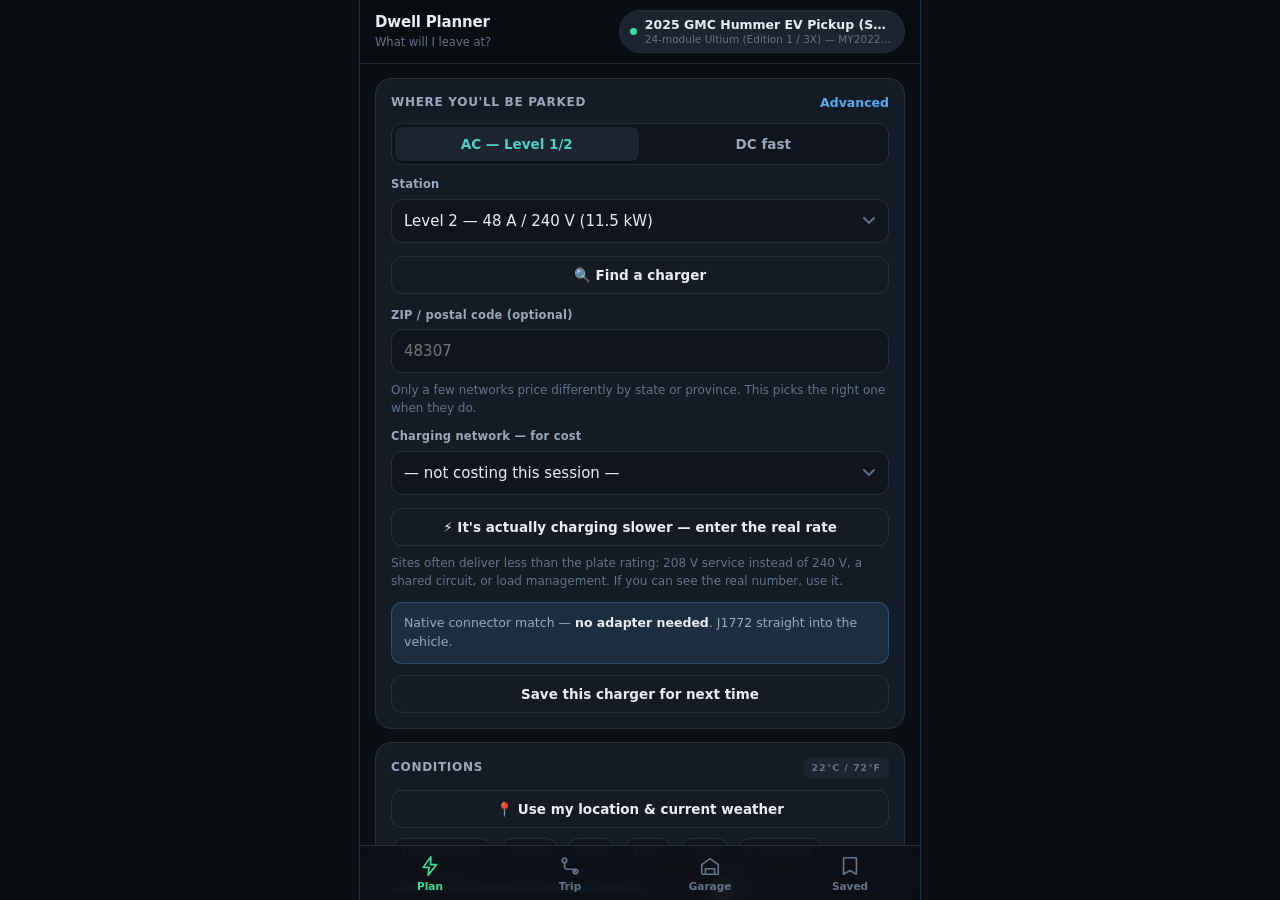
==== commit 45959761: "Add files via upload" ====
--- a/index.html
+++ b/index.html
@@ -363,6 +363,18 @@
 .lnk { background:none; border:none; padding:0; font:inherit; color:var(--solved);
   text-decoration:underline; cursor:pointer; }
 
+
+/* ---- discount eligibility rows ---------------------------------------- */
+.drow{display:flex;justify-content:space-between;align-items:flex-start;gap:12px;
+      padding:10px 0;border-bottom:1px solid var(--line)}
+.drow:last-of-type{border-bottom:none}
+.drow.on{background:linear-gradient(90deg,rgba(61,220,151,.09),transparent);
+         margin:0 -12px;padding-left:12px;padding-right:12px;border-radius:8px}
+.drow .dval{font-weight:750;font-size:17px;white-space:nowrap}
+.drow.on .dval{color:var(--ok)}
+.drow .s{color:var(--tx3);font-size:11.5px}
+.tag.secondary{background:rgba(255,255,255,.07);color:var(--tx2)}
+.tag.unavailable{background:rgba(255,255,255,.05);color:var(--tx3)}
 </style>
 </head>
 <body>
@@ -3145,19 +3157,808 @@
 };
 }));
 
+/* ---- discount eligibility (applies TO pricing, never instead of it) ---- */
+/**
+ * ev-discounts.js
+ *
+ * Effective-rate resolution for public charging.
+ * Pure JavaScript. Zero dependencies. No DOM.
+ *
+ * Companion to ev-core.js. Where ev-core resolves POWER by taking the lowest
+ * ceiling among vehicle / station / adapter and naming the binding one, this
+ * module resolves PRICE the same way: it finds every discount the driver is
+ * eligible for, applies the single best one, and names it. Discounts do not
+ * stack -- see STACKING below.
+ *
+ * PROVENANCE -- ONE VOCABULARY, SHARED WITH ev-pricing.js
+ *   This module used to speak published/reported/unverified while pricing spoke
+ *   published/secondary/estimated/unavailable/user. Two scales in one UI is two
+ *   things the reader has to learn, and they would sit next to each other on the
+ *   same screen. `reported` is what pricing calls `secondary` -- a credible
+ *   source that is not the operator -- so it is now stored as `secondary`, and
+ *   normalizeConfidence() keeps the old spelling working for any data not yet
+ *   migrated.
+ *
+ *   confidence:
+ *     'published'  - read from the operator's own terms or pricing page
+ *     'secondary'  - credible source that is not the operator
+ *     'estimated'  - derived or averaged, not published anywhere
+ *     'unavailable'- the operator publishes nothing
+ *     'user'       - supplied by the driver; always wins
+ *   Anything not 'published' or 'secondary' is NEVER auto-applied: it is
+ *   returned in `excluded[]` with a reason. Same rule as 'observed' charging
+ *   curves -- the label has to mean something or it means nothing.
+ *
+ * STACKING
+ *   Research across ~30 US and Canadian networks found no operator that
+ *   permits combining a promo code with a membership or partner discount.
+ *   `applyBest()` therefore selects exactly one. If that ever changes for a
+ *   specific network, add `stacksWith: [id, ...]` to the entry rather than
+ *   relaxing the default.
+ *
+ * USER OVERRIDE
+ *   A caller-supplied rate always wins over stored data, and the result says
+ *   so via `rateSource`. Same precedence rule as measured-rate override.
+ *
+ * Data compiled 2026-09-02.
+ */
+
+'use strict';
+
+/* Same UMD wrapper as ev-pricing.js. Without it the bare top-level `var
+   NETWORKS` and `var DISCOUNTS` in this file would land on `window` when the
+   build inlines every module into one <script>, and NETWORKS is a name
+   ev-pricing.js also uses. Two different NETWORKS objects fighting over one
+   global is the kind of bug that shows up as a wrong price, not an error. */
+(function (root, factory) {
+  if (typeof module === 'object' && module.exports) module.exports = factory();
+  else root.EVDiscounts = factory();
+}(typeof self !== 'undefined' ? self : this, function () {
+
+
+/* Shared with ev-pricing.js. Kept in this order: strongest first. */
+var CONFIDENCE = ['published', 'secondary', 'estimated', 'unavailable', 'user'];
+
+/* Legacy spellings, so old data and old callers keep working. */
+var CONFIDENCE_ALIASES = { reported: 'secondary', unverified: 'estimated' };
+
+function normalizeConfidence(c) {
+  if (!c) return 'estimated';
+  return CONFIDENCE_ALIASES[c] || c;
+}
+
+/* Only a label backed by a real source may be applied without the driver
+   asking for it. Everything else is shown and explained, never used. */
+/* ---- DATA FRESHNESS -------------------------------------------------
+   Discount terms churn. The original research claimed "a few times a year";
+   its own calendar listed six dated changes inside eight months. 90 days
+   matches ev-pricing.js's STALE_DAYS so the app shows ONE staleness rule, not
+   two. Duplicated rather than imported because this module is deliberately
+   zero-dependency -- if you change one, change the other.               */
+var STALE_DAYS = 90;
+
+function ageDays(lastVerified, today) {
+  if (!lastVerified) return null;
+  var then = Date.parse(asDayString(lastVerified) + 'T00:00:00Z');
+  var now = Date.parse(asDayString(today) + 'T00:00:00Z');
+  if (isNaN(then) || isNaN(now)) return null;
+  return Math.round((now - then) / 86400000);
+}
+
+function isStale(lastVerified, today) {
+  var a = ageDays(lastVerified, today);
+  return a === null ? true : a > STALE_DAYS;
+}
+
+function isAutoApplicable(c) {
+  var n = normalizeConfidence(c);
+  return n === 'published' || n === 'secondary' || n === 'user';
+}
+
+/* ------------------------------------------------------------------ *
+ * Networks: IDENTITY AND ELIGIBILITY. NOT PRICES.
+ *
+ * `pricingId` binds each entry to ev-pricing.js, the sole rate authority.
+ * Where a binding exists there is NO rackRate here. Pricing already carries a
+ * sourced, dated, region-aware, time-of-use-aware rate for that network, and a
+ * second number in this file could only ever disagree with it. IONNA was the
+ * proof: $0.48 here against $0.39 published in pricing, a 23% error sitting in
+ * a table nobody read.
+ *
+ * A rackRate survives ONLY where pricing models no such network. It is a crude
+ * national average, it leaves this module tagged `rateSource:
+ * 'estimated-national'`, and the UI must show that tag. The danger is never a
+ * number that is obviously wrong -- it is a number that is wrong and looks
+ * exactly like a number that is right.
+ *
+ * NO FEES LIVE HERE either. Session fees, idle fees, taxes and plan waivers
+ * belong to ev-pricing.js, which scopes them per plan: EVgo's $0.99 is
+ * pay-as-you-go only and is waived on Plus and PlusMax, which is what the
+ * settled 12 Aug receipt shows. A flat per-network fee field cannot express
+ * that, so it was removed rather than corrected. Do not re-add one.
+ * ------------------------------------------------------------------ */
+var NETWORKS = {
+  evgo:        { name: 'EVgo',                  regions: ['US'],
+                 pricingId: 'evgo', rateBasis: 'kWh',
+                 source: 'evgo.com/pricing', lastVerified: '2026-09-02', confidence: 'published' },
+  ea:          { name: 'Electrify America',     regions: ['US'],
+                 pricingId: 'electrify-america', rateBasis: 'kWh',
+                 source: 'electrifyamerica.com/pricing', lastVerified: '2026-09-02', confidence: 'published' },
+  tesla:       { name: 'Tesla Supercharger',    regions: ['US', 'CA'],
+                 pricingId: { US: 'tesla-us', CA: 'tesla-ca' }, rateBasis: 'kWh',
+                 note: 'Dynamic time-of-use. Ontario off-peak observed near C$0.29.',
+                 source: 'tesla.com/support/charging', lastVerified: '2026-09-02', confidence: 'published' },
+  ionna:       { name: 'IONNA',                 regions: ['US'],
+                 pricingId: 'ionna', rateBasis: 'kWh',
+                 source: 'ionna.com/faqs', lastVerified: '2026-09-02', confidence: 'published' },
+  mbhpc:       { name: 'Mercedes-Benz HPC',     regions: ['US', 'CA'],
+                 pricingId: 'mercedes-hpc', rateBasis: 'kWh',
+                 source: 'mercedesbenzhpc.com', lastVerified: '2026-09-02', confidence: 'secondary' },
+  chargepoint: { name: 'ChargePoint',           regions: ['US', 'CA'],
+                 pricingId: { US: 'chargepoint-us', CA: 'chargepoint-ca' }, rateBasis: 'host',
+                 note: 'ChargePoint only processes payment. Each site host sets price. No network rate exists.',
+                 source: 'chargepoint.com/drivers/support/faqs', lastVerified: '2026-09-02', confidence: 'published' },
+  evconnect:   { name: 'EV Connect',            regions: ['US', 'CA'],
+                 /* pricing models the whole host-priced class as one entry, and
+                    names EV Connect inside it. */
+                 pricingId: 'us-host-priced', rateBasis: 'host',
+                 source: 'evconnect.com/drivers', lastVerified: '2026-09-02', confidence: 'published' },
+  blink:       { name: 'Blink',                 regions: ['US'],
+                 pricingId: 'blink', rateBasis: 'kWh',
+                 source: 'blinkcharging.com/charge/driver-faq', lastVerified: '2026-09-02', confidence: 'published' },
+  rede:        { name: 'Red E',                 regions: ['US', 'CA'],
+                 pricingId: 'red-e', rateBasis: 'host',
+                 note: 'No membership, referral or promo program published. Strong metro-Detroit presence.',
+                 source: 'redecharge.com', lastVerified: '2026-09-02', confidence: 'secondary' },
+  ivy:         { name: 'Ivy Charging',          regions: ['CA'],
+                 pricingId: 'ivy', rateBasis: 'kWh',
+                 note: 'Flat, tax-inclusive. Operates ONroute and Canadian Tire sites.',
+                 source: 'ivycharge.com/support', lastVerified: '2026-09-02', confidence: 'published' },
+  ecanada:     { name: 'Electrify Canada',      regions: ['CA'],
+                 pricingId: 'electrify-canada', rateBasis: 'kWh',
+                 note: 'Separate corporation from Electrify America. Separate account.',
+                 source: 'electrify-canada.ca/pricing', lastVerified: '2026-09-02', confidence: 'published' },
+  petro:       { name: 'Petro-Canada',          regions: ['CA'],
+                 pricingId: 'petro-canada', rateBasis: 'minute',
+                 note: 'Billed per MINUTE, not per kWh. Penalizes vehicles that taper early.',
+                 source: 'petro-canada.ca/en/personal/fuel/canadas-electric-highway', lastVerified: '2026-09-02', confidence: 'published' },
+
+  /* The ONLY surviving rackRate. Journie is a Parkland loyalty program run over
+     On the Run sites; ev-pricing.js models no such network, so there is nothing
+     to bind to and no authoritative rate to defer to. C$0.60 is a national
+     average and is tagged as one every time it leaves this module. */
+  journie:     { name: 'On the Run / Journie',  regions: ['CA'],
+                 rackRate: { CA: 0.60 }, rateBasis: 'kWh',
+                 rackRateNote: 'Estimated national average. Not a quote for any station.',
+                 source: 'journie.ca/on-the-run-ca/on-en/ev-charging', lastVerified: '2026-09-02', confidence: 'secondary' },
+
+  greenp:      { name: 'Green P Toronto',       regions: ['CA'],
+                 pricingId: 'green-p', rateBasis: 'hour',
+                 note: 'Billed per HOUR: C$15/hr at 50 kW, C$20/hr at 100 kW, plus parking.',
+                 source: 'parking.greenp.com/ev-charging', lastVerified: '2026-09-02', confidence: 'published' }
+};
+
+/* Reverse of pricingIdFor: given an ev-pricing.js network id, which entry in
+   THIS file describes it? The two id spaces were written years apart and do not
+   match -- pricing says 'electrify-america', this file says 'ea'. Binding them
+   by hand once is the whole integration. */
+function networkIdForPricingId(pid, region) {
+  if (!pid) return null;
+  var keys = Object.keys(NETWORKS), i;
+  for (i = 0; i < keys.length; i++) {
+    if (pricingIdFor(NETWORKS[keys[i]], region) === pid) return keys[i];
+  }
+  return null;
+}
+
+/* Resolve a network's ev-pricing.js id for a region. Returns null for a network
+   pricing does not model, which is the ONLY case where a rackRate applies. */
+function pricingIdFor(net, region) {
+  if (!net || !net.pricingId) return null;
+  if (typeof net.pricingId === 'string') return net.pricingId;
+  return net.pricingId[region || 'US'] || null;
+}
+
+/* ------------------------------------------------------------------ *
+ * Discounts.
+ *   kind: 'percent'      - proportional reduction, `value` in [0,1]
+ *         'rateOverride' - replaces the rate outright, `value` in currency/kWh
+ *         'credit'       - flat currency credit, does not change the rate
+ *   requires: all listed conditions must hold.
+ *   monthlyFee: amortized against usage to produce a breakeven.
+ * ------------------------------------------------------------------ */
+var DISCOUNTS = [
+
+  /* --- rideshare: the largest discounts in the market, and free --- */
+  { id: 'evgo-uber', network: 'evgo', region: 'US', kind: 'percent',
+    label: 'EVgo x Uber Pro',
+    value: 0.25, tierValues: { gold: 0.45, platinum: 0.45, diamond: 0.45 },
+    monthlyFee: 0, waivesSessionFee: true,
+    requires: { gig: ['uber'] },
+    note: 'Ceiling, not a rate. EVgo benchmarks on a 30 kWh session; savings vary by time and site.',
+    enroll: 'uber.enroll.evgo.com',
+    source: 'evgo.com/uber', lastVerified: '2026-09-02', confidence: 'published' },
+
+  { id: 'evgo-lyft', network: 'evgo', region: 'US', kind: 'percent',
+    label: 'EVgo x Lyft Rewards',
+    value: 0.25, tierValues: { gold: 0.45, platinum: 0.45, elite: 0.45 },
+    monthlyFee: 0, waivesSessionFee: true,
+    requires: { gig: ['lyft'] },
+    enroll: 'lyft.com/electrify/evgo-enroll',
+    source: 'evgo.com/lyft', lastVerified: '2026-09-02', confidence: 'published' },
+
+  { id: 'ea-lyft', network: 'ea', region: 'US', kind: 'percent',
+    label: 'Electrify America x Lyft',
+    value: 0.23, tierValues: { gold: 0.29, platinum: 0.29, elite: 0.29 },
+    monthlyFee: 0,
+    requires: { gig: ['lyft'] },
+    expires: '2028-03-31',
+    note: 'VIN must be on file. Enrollment code issued in the Lyft Driver app, entered in the EA app.',
+    source: 'electrifyamerica.com/lyft-gold-and-platinum-discount-plan-disclosure',
+    lastVerified: '2026-09-02', confidence: 'published' },
+
+  /* --- OEM: vehicle-keyed, so they join the existing vehicle library --- */
+  { id: 'gm-energypass-ionna', network: 'ionna', region: 'US', kind: 'percent',
+    label: 'GM Energy Pass',
+    value: 0.10, monthlyFee: 0,
+    requires: { make: ['GMC', 'Chevrolet', 'Cadillac', 'Buick'] },
+    note: 'Free enrollment in myGMC/myChevrolet/myCadillac. Session must be started in the app or by Plug & Charge; paying with a card at the charger forfeits the discount.',
+    caveat: 'Model-year eligibility is not published. Unconfirmed for MY2025.',
+    source: 'gmenergy.gm.com/energypass', lastVerified: '2026-09-02', confidence: 'published' },
+
+  { id: 'bmw-ionna', network: 'ionna', region: 'US', kind: 'percent',
+    label: 'IONNA - BMW & MINI',
+    value: 0.20, monthlyFee: 0,
+    requires: { make: ['BMW', 'MINI'] },
+    expires: '2026-09-30',
+    note: 'My BMW app or Plug & Charge only. Paying with a card at the charger ' +
+          'forfeits the discount.',
+    /* Re-checked 14 Sep 2026: IONNA's FAQ still reads "through September 30,
+       2026" and BMW has announced no extension. 16 days left. If it lapses the
+       entry expires itself and BMW drivers correctly drop to the rack rate --
+       there is no standing BMW discount underneath this one, unlike Hyundai. */
+    source: 'ionna.com/faqs', lastVerified: '2026-09-14', confidence: 'published' },
+
+  /* HYUNDAI / GENESIS -- SPLIT INTO TWO ENTRIES, DELIBERATELY.
+     This was one 20% entry expiring 2026-09-30. That is two different offers
+     welded together: a 10% base discount that began 19 Aug 2026 and has NO end
+     date, and a 10% bonus that does expire. Welded, the whole thing vanished on
+     1 Oct and eligible drivers would have been told they get nothing when they
+     still get 10% -- silent under-reporting, in the direction that costs the
+     driver money.
+
+     Kia was also listed and is NOT eligible. Hyundai's own release names
+     "Hyundai and Genesis EV owners"; Kia appears on IONNA's site only under
+     Plug & Charge capability, which is not this discount. Removed.
+
+     Both entries are live right now, so resolveRate() sorts by value and picks
+     the 20% -- correct today. After 30 Sept the bonus expires itself and the
+     base 10% is all that remains -- correct then. No stacking logic needed. */
+  { id: 'hyundai-genesis-ionna', network: 'ionna', region: 'US', kind: 'percent',
+    label: 'IONNA - Hyundai & Genesis',
+    value: 0.10, monthlyFee: 0,
+    requires: { make: ['Hyundai', 'Genesis'], models: [
+      /* Model strings match ev-library.js exactly; the matcher strips
+         punctuation and case, so 'Ioniq 5' and 'IONIQ 5' both hit. */
+      { model: 'Ioniq 5',          from: 2022 },
+      { model: 'Ioniq 5 N',        from: 2025 },
+      { model: 'Ioniq 9',          from: 2026 },
+      { model: 'Ioniq 6',          from: 2023, to: 2025, appOnly: true },
+      { model: 'Kona Electric',    from: 2025, appOnly: true },
+      { model: 'GV60',             from: 2026 },
+      { model: 'Electrified GV70', from: 2026 }
+      /* Electrified G80 is deliberately absent -- it is in our library and is
+         NOT on Hyundai's eligible list. That omission is the whole point of
+         this matcher. */
+    ] },
+    starts: '2026-08-19',
+    note: 'In-App Charging or Plug & Charge only. Paying at the charger forfeits it.',
+    caveat: 'Eligibility is model- and year-specific; see requires.models.',
+    source: 'prnewswire.com/news-releases/hyundai-us-ev-owners-to-receive-automatic-10-discount-at-all-ionna-fastcharging-stations-via-app-and-plug--charge-302856716.html',
+    lastVerified: '2026-09-14', confidence: 'published' },
+
+  { id: 'hyundai-genesis-ionna-bonus', network: 'ionna', region: 'US', kind: 'percent',
+    label: 'IONNA - Hyundai & Genesis (launch bonus)',
+    value: 0.20, monthlyFee: 0,
+    requires: { make: ['Hyundai', 'Genesis'], models: [
+      /* Model strings match ev-library.js exactly; the matcher strips
+         punctuation and case, so 'Ioniq 5' and 'IONIQ 5' both hit. */
+      { model: 'Ioniq 5',          from: 2022 },
+      { model: 'Ioniq 5 N',        from: 2025 },
+      { model: 'Ioniq 9',          from: 2026 },
+      { model: 'Ioniq 6',          from: 2023, to: 2025, appOnly: true },
+      { model: 'Kona Electric',    from: 2025, appOnly: true },
+      { model: 'GV60',             from: 2026 },
+      { model: 'Electrified GV70', from: 2026 }
+      /* Electrified G80 is deliberately absent -- it is in our library and is
+         NOT on Hyundai's eligible list. That omission is the whole point of
+         this matcher. */
+    ] },
+    starts: '2026-08-19', expires: '2026-09-30',
+    note: 'Launch bonus: the standing 10% plus a further 10%, through 30 Sept 2026. ' +
+          'Hyundai and IONNA both stack these two, so 20% is the real number today.',
+    caveat: 'Same model eligibility as the standing 10%.',
+    source: 'prnewswire.com/news-releases/hyundai-us-ev-owners-to-receive-automatic-10-discount-at-all-ionna-fastcharging-stations-via-app-and-plug--charge-302856716.html',
+    lastVerified: '2026-09-14', confidence: 'published' },
+
+  { id: 'mercedes-ionna', network: 'ionna', region: 'US', kind: 'percent',
+    label: 'IONNA - Mercedes-Benz',
+    value: 0.10, monthlyFee: 0,
+    requires: { make: ['Mercedes-Benz'] },
+    note: 'In-App Charging, Plug & Charge, or the MBUX centre display. Automatic, ' +
+          'no enrollment, no end date published.',
+    /* Re-checked 14 Sep 2026: still a standing 10%, no expiry. The Labor Day
+       promotion (4-7 Sept 2026) that stacked Mercedes drivers down to
+       $0.16/kWh has CONCLUDED and is deliberately not recorded here -- it was a
+       flat PRICE, not a percentage, so it belonged to ev-pricing.js as a dated
+       tariff window, not to this file. Expired promos are not carried. */
+    source: 'ionna.com/faqs', lastVerified: '2026-09-14', confidence: 'published' },
+
+  /* --- paid subscriptions: net of fee, so they can lose to free options --- */
+  { id: 'evgo-plusmax', network: 'evgo', region: 'US', kind: 'percent',
+    label: 'EVgo PlusMax', value: 0.30, monthlyFee: 12.99, waivesSessionFee: true,
+    requires: { membership: ['evgo-plusmax'] },
+    source: 'helpcenter.evgo.com', lastVerified: '2026-09-02', confidence: 'published' },
+
+  { id: 'evgo-plus', network: 'evgo', region: 'US', kind: 'percent',
+    label: 'EVgo Plus', value: 0.15, monthlyFee: 6.99, waivesSessionFee: true,
+    requires: { membership: ['evgo-plus'] },
+    source: 'helpcenter.evgo.com', lastVerified: '2026-09-02', confidence: 'published' },
+
+  { id: 'ea-passplus', network: 'ea', region: 'US', kind: 'percent',
+    label: 'Electrify America Pass+', value: 0.25, monthlyFee: 7.00,
+    requires: { membership: ['ea-passplus'] },
+    source: 'electrifyamerica.com/pricing', lastVerified: '2026-09-02', confidence: 'published' },
+
+  { id: 'tesla-membership-us', network: 'tesla', region: 'US', kind: 'percent',
+    label: 'Non-Tesla Supercharging Membership', value: 0.28, monthlyFee: 12.99,
+    requires: { membership: ['tesla-membership'] },
+    note: 'Removes the guest surcharge. Tesla describes it as ~40%; independent measurement puts it at 30-35%, so 28% is used here as the conservative figure.',
+    caveat: 'Tesla applies the discount "when using the Tesla app." Whether it survives a session started from myGMC or GM Energy Pass is unconfirmed and is worth roughly 0.16-0.19/kWh.',
+    source: 'tesla.com/support/non-tesla-supercharging', lastVerified: '2026-09-02', confidence: 'published' },
+
+  { id: 'tesla-membership-ca', network: 'tesla', region: 'CA', kind: 'percent',
+    label: 'Supercharging Membership (Canada)', value: 0.28, monthlyFee: 16.99,
+    requires: { membership: ['tesla-membership'] },
+    caveat: 'C$16.99 is the launch price. The 2026 figure has not been reconfirmed.',
+    source: 'tesla.com/en_ca/support/charging/supercharging', lastVerified: '2026-09-02', confidence: 'secondary' },
+
+  { id: 'ecanada-passplus', network: 'ecanada', region: 'CA', kind: 'percent',
+    label: 'Electrify Canada Pass+', value: 0.20, monthlyFee: 7.00,
+    requires: { membership: ['ecanada-passplus'] },
+    source: 'electrify-canada.ca/pricing', lastVerified: '2026-09-02', confidence: 'published' },
+
+  /* --- Canadian loyalty and card-linked --- */
+  { id: 'journie-redeem', network: 'journie', region: 'CA', kind: 'rateOverride',
+    label: 'Journie Rewards redemption', value: 0.40, maxKwh: 50,
+    monthlyFee: 0,
+    requires: { membership: ['journie'] },
+    note: '300 points redeems for C$0.20/kWh off up to 50 kWh. Earns 3 points/kWh, so roughly one redemption per 100 kWh charged.',
+    source: 'journie.ca', lastVerified: '2026-09-02', confidence: 'secondary' },
+
+  { id: 'rbc-petro', network: 'petro', region: 'CA', kind: 'credit',
+    label: 'RBC x Petro-Canada charging credit', value: 100, monthlyFee: 0,
+    requires: { card: ['rbc'] },
+    caveat: 'Recurring offer for eligible RBC Rewards cardholders. Current terms and expiry not confirmed.',
+    source: 'rbcroyalbank.com/petro-canada', lastVerified: '2026-09-02', confidence: 'estimated' }
+];
+
+/* ------------------------------------------------------------------ *
+ * Eligibility
+ * ------------------------------------------------------------------ */
+
+function normList(v) {
+  if (v === null || v === undefined) return [];
+  return Array.isArray(v) ? v : [v];
+}
+
+function lower(a) {
+  var out = [], i;
+  for (i = 0; i < a.length; i++) out.push(String(a[i]).toLowerCase());
+  return out;
+}
+
+/**
+ * @param {object} d       a discount entry
+ * @param {object} profile { make, region, memberships[], gig:{platform,tier}, cards[] }
+ * @param {string} today   ISO date, defaults to now
+ * @returns {{ok:boolean, reason?:string}}
+ */
+/* Dates in this file are ISO day strings and are compared as strings. A Date
+   object compared against '2026-09-30' stringifies to "Wed Sep 30 2026 ..." and
+   every comparison silently goes the wrong way -- an expired discount comes back
+   eligible. That is a wrong ANSWER, not an error, so nothing would have caught
+   it. Coerce here so no caller can get it wrong. */
+function asDayString(v) {
+  if (!v) return new Date().toISOString().slice(0, 10);
+  if (v instanceof Date) return v.toISOString().slice(0, 10);
+  return String(v).slice(0, 10);
+}
+
+/* Model-year eligibility. IONNA's Hyundai/Genesis discount is not brand-wide:
+   it names models and, for several, a first eligible year. Matching on make
+   alone tells a Genesis G80 Electrified owner they get 20% off when they get
+   nothing. An entry with no `models` list stays brand-wide, as before. */
+function modelEligible(req, profile) {
+  if (!req.models) return { ok: true };
+  if (!profile.model) return { ok: false, reason: 'vehicle model not set' };
+  var want = String(profile.model).toLowerCase().replace(/[^a-z0-9]/g, '');
+  var year = profile.modelYear != null ? Number(profile.modelYear) : null;
+  for (var i = 0; i < req.models.length; i++) {
+    var m = req.models[i];
+    var key = String(m.model).toLowerCase().replace(/[^a-z0-9]/g, '');
+    if (key !== want) continue;
+    if (m.from != null && (year == null || year < m.from)) {
+      return { ok: false, reason: m.model + ' qualifies from ' + m.from +
+               (year == null ? ' -- set your model year' : ', yours is ' + year) };
+    }
+    if (m.to != null && year != null && year > m.to) {
+      return { ok: false, reason: m.model + ' qualifies through ' + m.to + ' only' };
+    }
+    return { ok: true, via: m.appOnly ? 'in-app charging only' : null };
+  }
+  return { ok: false, reason: 'this model is not on the eligible list' };
+}
+
+function isEligible(d, profile, today) {
+  var now = asDayString(today);
+  var req = d.requires || {};
+  var i;
+
+  if (d.region && profile.region && d.region !== profile.region) {
+    return { ok: false, reason: 'not available in ' + profile.region };
+  }
+  if (d.expires && d.expires < now) {
+    return { ok: false, reason: 'expired ' + d.expires };
+  }
+  if (d.starts && d.starts > now) {
+    return { ok: false, reason: 'starts ' + d.starts };
+  }
+  if (req.make) {
+    if (!profile.make) return { ok: false, reason: 'vehicle make not set' };
+    if (lower(req.make).indexOf(String(profile.make).toLowerCase()) === -1) {
+      return { ok: false, reason: 'requires ' + req.make.join(' / ') };
+    }
+  }
+  var mv = modelEligible(req, profile);
+  if (!mv.ok) return { ok: false, reason: mv.reason };
+  if (req.gig) {
+    var plat = profile.gig && profile.gig.platform;
+    if (!plat) return { ok: false, reason: 'requires a rideshare enrollment' };
+    var plats = lower(normList(plat));
+    var match = false;
+    for (i = 0; i < req.gig.length; i++) {
+      if (plats.indexOf(req.gig[i]) !== -1) match = true;
+    }
+    if (!match) return { ok: false, reason: 'requires ' + req.gig.join(' or ') };
+  }
+  if (req.membership) {
+    var held = lower(normList(profile.memberships));
+    var hasIt = false;
+    for (i = 0; i < req.membership.length; i++) {
+      if (held.indexOf(req.membership[i]) !== -1) hasIt = true;
+    }
+    if (!hasIt) return { ok: false, reason: 'requires the ' + d.label + ' plan' };
+  }
+  if (req.card) {
+    var cards = lower(normList(profile.cards));
+    var hasCard = false;
+    for (i = 0; i < req.card.length; i++) {
+      if (cards.indexOf(req.card[i]) !== -1) hasCard = true;
+    }
+    if (!hasCard) return { ok: false, reason: 'requires a ' + req.card.join('/') + ' card' };
+  }
+  return { ok: true };
+}
+
+/** Percentage actually earned, accounting for rideshare tier. */
+function effectivePercent(d, profile) {
+  if (d.kind !== 'percent') return 0;
+  var tier = profile.gig && profile.gig.tier;
+  if (tier && d.tierValues && d.tierValues[String(tier).toLowerCase()] !== undefined) {
+    return d.tierValues[String(tier).toLowerCase()];
+  }
+  return d.value;
+}
+
+/* ------------------------------------------------------------------ *
+ * Rate resolution
+ * ------------------------------------------------------------------ */
+
+/**
+ * Resolve the price the driver actually pays.
+ *
+ * @param {object} opts
+ *   network       {string}  network id
+ *   profile       {object}  { make, region, memberships[], gig, cards[] }
+ *   kwh           {number}  energy for this session, used to amortize fees
+ *   monthlyKwh    {number}  optional, for a fairer subscription comparison
+ *   rateOverride  {number}  user-entered rate, always wins
+ *   today         {string}  ISO date
+ *
+ * @returns {object}
+ *   rackRate       base rate before discounts, or null when host-set
+ *   rateSource     'user' | 'network-average' | 'unavailable'
+ *   effectiveRate  what they pay per kWh after the applied discount and fees
+ *   applied        the winning discount, or null
+ *   eligible[]     every discount that qualified, best first
+ *   excluded[]     what did not qualify and why
+ *   savings        currency saved on this session
+ *   notes[]        caveats worth showing in the UI
+ */
+function resolveRate(opts) {
+  var profile = opts.profile || {};
+  var region = profile.region || 'US';
+  var net = NETWORKS[opts.network];
+  var monthlyKwh = typeof opts.monthlyKwh === 'number' ? opts.monthlyKwh : 0;
+  var notes = [];
+  var eligible = [];
+  var excluded = [];
+  var i, d, verdict;
+
+  if (!net) {
+    return { network: null, discountPercent: 0, effectiveRate: 0,
+             baseRate: null, rateSource: 'unavailable', discountedRate: null,
+             applied: null, eligible: [], excluded: [],
+             notes: ['Unknown network: ' + opts.network] };
+  }
+
+  /* ---- WHERE THE RATE COMES FROM -------------------------------------
+     Precedence: the driver's own override, then whatever ev-pricing.js
+     resolved and handed in as `baseRate`, then -- only for a network pricing
+     does not model at all -- this file's crude national average.
+
+     This module does NOT look a rate up. It is handed one. That is the sole-
+     rate-authority rule in one sentence: pricing knows about regions, time-of-
+     use windows, power bands, plans, fees and tax; this file knows who
+     qualifies for what percentage. Mixing the two is how a number ends up
+     4.5% wrong and believed.                                              */
+  var baseRate = null, rateSource, rateNote = null;
+  if (typeof opts.rateOverride === 'number') {
+    baseRate = opts.rateOverride;
+    rateSource = 'user';
+  } else if (typeof opts.baseRate === 'number') {
+    baseRate = opts.baseRate;
+    rateSource = 'pricing';
+  } else if (net.rackRate && typeof net.rackRate[region] === 'number') {
+    baseRate = net.rackRate[region];
+    rateSource = 'estimated-national';
+    rateNote = net.rackRateNote ||
+      'Estimated national average. Not a quote for this station.';
+    notes.push(net.name + ': ' + rateNote);
+  } else {
+    rateSource = 'unavailable';
+    notes.push(net.note || (net.name + ' pricing is set per site. ' +
+      'Enter the rate from the charger and the discount applies to that.'));
+  }
+  if (net.rateBasis && net.rateBasis !== 'kWh' && rateSource !== 'user') {
+    notes.push(net.name + ' bills per ' + net.rateBasis +
+               ', not per kWh. Cost will not scale with energy.');
+  }
+
+  for (i = 0; i < DISCOUNTS.length; i++) {
+    d = DISCOUNTS[i];
+    if (d.network !== opts.network) continue;
+
+    if (!isAutoApplicable(d.confidence)) {
+      excluded.push({ id: d.id, label: d.label,
+                      reason: normalizeConfidence(d.confidence) +
+                              ' - shown, never applied automatically',
+                      confidence: normalizeConfidence(d.confidence),
+                      caveat: d.caveat || null });
+      continue;
+    }
+    verdict = isEligible(d, profile, opts.today);
+    if (!verdict.ok) {
+      excluded.push({ id: d.id, label: d.label, reason: verdict.reason,
+                      confidence: normalizeConfidence(d.confidence) });
+      continue;
+    }
+
+    var pct = effectivePercent(d, profile);
+    /* A monthly fee can only be turned into a per-kWh figure if a rate and a
+       monthly volume are both known. Where they are not, rank on the headline
+       percentage and SAY that the fee was not counted, rather than quietly
+       ranking a paid plan as though it were free. */
+    var feePerKwh = (monthlyKwh > 0 && baseRate !== null)
+      ? (d.monthlyFee || 0) / monthlyKwh : null;
+    var grossPerKwh = baseRate === null ? null : baseRate * pct;
+    var netPerKwh = (grossPerKwh === null || feePerKwh === null)
+      ? null : grossPerKwh - feePerKwh;
+
+    eligible.push({
+      id: d.id,
+      label: d.label,
+      kind: d.kind,
+      percent: pct,
+      monthlyFee: d.monthlyFee || 0,
+      feePerKwh: feePerKwh,
+      valuePerKwh: netPerKwh,
+      feeCounted: feePerKwh !== null,
+      breakevenKwh: (d.monthlyFee && grossPerKwh) ? (d.monthlyFee / grossPerKwh) : 0,
+      expires: d.expires || null,
+      note: d.note || null,
+      caveat: d.caveat || null,
+      confidence: normalizeConfidence(d.confidence),
+      source: d.source,
+      lastVerified: d.lastVerified,
+      ageDays: ageDays(d.lastVerified, opts.today),
+      stale: isStale(d.lastVerified, opts.today)
+    });
+  }
+
+  /* Rank by real per-kWh value where the fee could be amortized, otherwise by
+     headline percentage. Sorting on a mix of the two would be meaningless. */
+  var canRankByValue = eligible.length > 0 &&
+                       eligible.every(function (e) { return e.valuePerKwh !== null; });
+  eligible.sort(canRankByValue
+    ? function (a, b) { return b.valuePerKwh - a.valuePerKwh; }
+    : function (a, b) { return b.percent - a.percent; });
+  if (!canRankByValue && eligible.some(function (e) { return e.monthlyFee > 0; })) {
+    notes.push('Ranked by headline discount. A paid plan cannot be compared ' +
+               'against a free one without a rate and your monthly kWh.');
+  }
+
+  var applied = null;
+  for (i = 0; i < eligible.length; i++) {
+    if (eligible[i].percent > 0 &&
+        (eligible[i].valuePerKwh === null || eligible[i].valuePerKwh > 0)) {
+      applied = eligible[i]; break;
+    }
+  }
+
+  /* ---- THE DELIVERABLE ------------------------------------------------
+     A PERCENTAGE, not a price. `effectiveRate` used to hold a dollars-per-kWh
+     figure computed from this file's own $0.48 national average. Measured
+     against the settled 12 Aug receipt it came out at $30.05 where theanswer
+     was $28.76 -- and it was wrong three separate ways that partly cancelled:
+     wrong base rate, no time-of-use, no tax. +4.5%. Close enough to be
+     believed, which is what made it dangerous. It is gone. This module now
+     returns the discount and lets pricing do the arithmetic.             */
+  var discountPercent = applied ? applied.percent : 0;
+
+  if (applied) {
+    for (i = 0; i < eligible.length; i++) {
+      var paid = eligible[i];
+      if (paid.monthlyFee <= 0) continue;
+      if (paid.valuePerKwh !== null && applied.valuePerKwh !== null &&
+          paid.valuePerKwh > applied.valuePerKwh) continue;
+      if (paid.id === applied.id) continue;
+      notes.push('You are paying $' + paid.monthlyFee.toFixed(2) + '/mo for ' +
+                 paid.label + ', but ' + applied.label +
+                 ' is free and at least as good here. Cancelling ' + paid.label +
+                 ' would save $' + (paid.monthlyFee * 12).toFixed(0) + '/yr.');
+      break;
+    }
+    if (applied.caveat) notes.push(applied.caveat);
+    if (applied.note) notes.push(applied.note);
+    if (applied.stale) {
+      notes.push(applied.label + ' was last verified ' + applied.ageDays +
+                 ' days ago. Discount terms change faster than that -- ' +
+                 'check before you rely on it.');
+    }
+  }
+  if (eligible.length > 1) {
+    notes.push('Showing the best offer you qualify for' +
+               (applied ? ': ' + applied.label : '') +
+               '. Discounts are not additive unless an entry says so.');
+  }
+
+  return {
+    network: net.name,
+    pricingId: pricingIdFor(net, region),
+
+    /* THE deliverable. 0.30 means 30% off whatever pricing resolved. */
+    discountPercent: discountPercent,
+    /* Same number. Named `effectiveRate` for callers that predate the change;
+       it is a FRACTION, never a price. */
+    effectiveRate: discountPercent,
+
+    /* Context only. `discountedRate` is arithmetic on a rate someone else
+       resolved -- it is never a billable total: no fees, no idle, no tax. Use
+       ev-pricing.js sessionCost() for anything a driver will actually pay. */
+    baseRate: baseRate,
+    rateSource: rateSource,
+    rateNote: rateNote,
+    rateBasis: net.rateBasis || null,
+    discountedRate: baseRate === null ? null : baseRate * (1 - discountPercent),
+
+    applied: applied,
+    eligible: eligible,
+    excluded: excluded,
+    notes: notes
+  };
+}
+
+/**
+ * Every discount the driver qualifies for anywhere, ranked by annual value.
+ * Drives a "what are you leaving on the table" view.
+ */
+function auditProfile(profile, monthlyKwh, today, rates) {
+  var out = [], i, d, verdict, pct, annual;
+  var mk = monthlyKwh || 0;
+  var region = profile.region || 'US';
+  rates = rates || {};
+
+  for (i = 0; i < DISCOUNTS.length; i++) {
+    d = DISCOUNTS[i];
+    verdict = isEligible(d, profile, today);
+    if (!verdict.ok || !isAutoApplicable(d.confidence)) continue;
+
+    var net = NETWORKS[d.network];
+    if (!net) continue;
+
+    /* Rates come from ev-pricing.js, handed in keyed by THIS file's network id.
+       Falling back to a rackRate is only possible for a network pricing does
+       not model; everywhere else a missing rate means the caller did not supply
+       one, and inventing a number to rank by would be exactly the invisible
+       cliff this module was cleaned up to remove. */
+    var rate = null, rateSource = null;
+    if (typeof rates[d.network] === 'number') {
+      rate = rates[d.network]; rateSource = 'pricing';
+    } else if (net.rackRate && typeof net.rackRate[region] === 'number') {
+      rate = net.rackRate[region]; rateSource = 'estimated-national';
+    }
+
+    pct = effectivePercent(d, profile);
+    if (d.kind === 'credit') {
+      annual = d.value;
+    } else if (rate !== null) {
+      annual = (mk * rate * pct * 12) - ((d.monthlyFee || 0) * 12);
+    } else {
+      annual = null;   /* rankable by percentage, not by dollars */
+    }
+
+    out.push({
+      id: d.id, label: d.label, network: net.name,
+      percent: pct,
+      annualValue: annual,
+      rateSource: rateSource,
+      monthlyFee: d.monthlyFee || 0,
+      free: (d.monthlyFee || 0) === 0,
+      expires: d.expires || null,
+      enroll: d.enroll || null,
+      confidence: normalizeConfidence(d.confidence),
+      source: d.source,
+      lastVerified: d.lastVerified,
+      ageDays: ageDays(d.lastVerified, today),
+      stale: isStale(d.lastVerified, today)
+    });
+  }
+  /* Entries with a dollar figure rank first and by dollars; the rest follow,
+     ranked by percentage. An unpriced entry is not worth zero -- it is worth
+     an unknown amount, and sorting it as zero would bury real offers. */
+  out.sort(function (a, b) {
+    if (a.annualValue !== null && b.annualValue !== null) return b.annualValue - a.annualValue;
+    if (a.annualValue !== null) return -1;
+    if (b.annualValue !== null) return 1;
+    return b.percent - a.percent;
+  });
+  return out;
+}
+
+return {
+  NETWORKS: NETWORKS, DISCOUNTS: DISCOUNTS, CONFIDENCE: CONFIDENCE,
+  STALE_DAYS: STALE_DAYS, ageDays: ageDays, isStale: isStale,
+  normalizeConfidence: normalizeConfidence, isAutoApplicable: isAutoApplicable,
+  pricingIdFor: pricingIdFor, networkIdForPricingId: networkIdForPricingId,
+  isEligible: isEligible, effectivePercent: effectivePercent,
+  resolveRate: resolveRate, auditProfile: auditProfile
+};
+}));
 /* ---- front end ---- */
 /* =========================================================================
    EV DWELL PLANNER — FRONT END
    Consumes EVCore (shared calculation engine) and EVLibrary. No framework.
    ========================================================================= */
 'use strict';
-const E = EVCore, L = EVLibrary, P = EVPricing;
+const E = EVCore, L = EVLibrary, P = EVPricing, D = EVDiscounts;
 const $ = id => document.getElementById(id);
 const h = s => String(s == null ? '' : s).replace(/[&<>"']/g, c =>
   ({ '&':'&amp;','<':'&lt;','>':'&gt;','"':'&quot;',"'":'&#39;' }[c]));
 const KEY = 'evdwell.v1';
-const VERSION = '1.11.2';
-const BUILT = '14 Sep 2026, 16:41 UTC';
+const VERSION = '1.12.0';
+const BUILT = '14 Sep 2026, 19:59 UTC';
 
 /* ------------------------------------------------------------------ STATE */
 const DEFAULT_SESSION = () => ({
@@ -3175,7 +3976,9 @@
   solveFor: 'departure',
   granularity: 10,
   // Cost context: which network, which membership, and any price you entered.
-  pricing: { networkId: null, planId: null, regionId: null, userRate: null }
+  pricing: { networkId: null, planId: null, regionId: null, userRate: null },
+  /* Who the driver is, for eligibility only. Never leaves the device. */
+  eligibility: { memberships: [], gig: { platform: null, tier: null }, cards: [] }
 });
 const DEFAULT_TRIP = () => ({
   startSOC: 90, startTime: '07:00', reserveSOC: 10, arriveSOC: 30,
@@ -3679,6 +4482,100 @@
   });
 },
 
+/* ---- DISCOUNT ELIGIBILITY -------------------------------------------
+   ev-pricing.js resolves WHAT THE CHARGER COSTS. ev-discounts.js resolves
+   WHAT FRACTION OF IT YOU DON'T PAY. It is handed pricing's rate; it never
+   looks one up. The order is fixed and a settled receipt proves it, with the
+   Mercedes HPC promotion terms saying the same thing independently:
+
+       rate -> discount -> subtotal -> tax
+
+   Tax lands on the discounted subtotal, never on the rack rate, and never
+   folded into the per-kWh figure.                                        */
+discountProfile() {
+  const v = this.currentVehicle();
+  const pl = S.place || {};
+  const el = S.session.eligibility || {};
+  return {
+    region: pl.province ? 'CA' : 'US',
+    make: v ? v.make : null,
+    model: v ? v.model : null,
+    modelYear: v ? v.modelYear : null,
+    memberships: (el.memberships || []).concat(
+      S.session.pricing.planId ? [S.session.pricing.planId] : []),
+    gig: el.gig && el.gig.platform ? el.gig : null,
+    cards: el.cards || []
+  };
+},
+
+/* The best discount that applies, as a fraction. Null when none does. */
+currentDiscount() {
+  const net = this.currentNetwork(); if (!net) return null;
+  const prof = this.discountProfile();
+  const dId = D.networkIdForPricingId(net.id, prof.region);
+  if (!dId) return null;
+  const rate = this.currentRate();
+  return D.resolveRate({
+    network: dId,
+    profile: prof,
+    baseRate: rate && rate.perKWh != null ? rate.perKWh : undefined,
+    monthlyKwh: S.monthlyKwh || 0,
+    today: new Date()
+  });
+},
+
+/* Fold the discount into the plan pricing already understands.
+
+   A collision matters here: EVgo PlusMax exists BOTH as a plan in
+   ev-pricing.js and as an entry in ev-discounts.js. Summing them would take
+   30% off twice. Nothing stacks, so take the better of the two and say which
+   one won -- never add them. */
+effectivePlan(dres) {
+  const plan = this.currentPlan();
+  const planPct = plan && plan.discountPct ? plan.discountPct / 100 : 0;
+  const discPct = dres ? dres.discountPercent : 0;
+  if (discPct <= planPct) return { plan, source: plan ? 'plan' : null, pct: planPct };
+  /* Borrow the plan's fee waivers -- an automaker discount does not waive a
+     session fee, so only carry across what the selected plan actually grants. */
+  const merged = Object.assign({}, plan || {}, {
+    id: (plan && plan.id) || 'discount',
+    name: dres.applied ? dres.applied.label : 'Discount',
+    discountPct: discPct * 100
+  });
+  return { plan: merged, source: 'discount', pct: discPct };
+},
+
+discountHTML(dres) {
+  if (!dres) return '';
+  const el = dres.eligible || [], ex = dres.excluded || [];
+  if (!el.length && !ex.length) return '';
+
+  const tag = c => `<span class="tag ${h(c)}">${h(c)}</span>`;
+  const rows = el.map(e => `<div class="drow${e.id === (dres.applied && dres.applied.id) ? ' on' : ''}">
+      <div><b>${h(e.label)}</b> ${tag(e.confidence)}
+        ${e.expires ? `<br><span class="s">Ends ${h(e.expires)}</span>` : ''}
+        ${e.stale ? `<br><span class="s" style="color:var(--locked);font-weight:600">&#9888; Last verified ${e.ageDays} days ago — over ${D.STALE_DAYS}. Check before relying on it.</span>` : ''}
+      </div>
+      <div class="dval">${(e.percent * 100).toFixed(0)}%</div>
+    </div>`).join('');
+
+  const exRows = ex.length ? `<details style="margin-top:10px"><summary class="s">Why ${ex.length} other${ex.length === 1 ? '' : 's'} didn't apply</summary>
+      ${ex.map(e => `<div class="s" style="margin-top:6px">${h(e.label)} — ${h(e.reason)}${e.caveat ? ` <i>${h(e.caveat)}</i>` : ''}</div>`).join('')}
+    </details>` : '';
+
+  const rateLine = dres.rateSource === 'estimated-national'
+    ? `<div class="note warn" style="margin-top:10px"><b>&#9888; Estimated national rate.</b>
+        ${h(dres.rateNote || '')} No published rate exists for this network, so the
+        percentage above is applied to an average rather than a real price.</div>`
+    : '';
+
+  return `<div class="card"><div class="card-h"><h2>Discounts you qualify for</h2></div>
+    ${rows || `<div class="s">Nothing applies here.</div>`}
+    ${rateLine}
+    ${(dres.notes || []).map(n => `<div class="s" style="margin-top:8px">${h(n)}</div>`).join('')}
+    ${exRows}</div>`;
+},
+
 renderPricing() {
   const box = $('pricing-box'); if (!box) return;
   const pr = S.session.pricing;
@@ -3816,7 +4713,13 @@
   const plan = this.currentPlan();
   const sim = res.sim;
   const dwell = res.dwellMin;
-  const c = P.sessionCost(sim, rate, { plan, dwellMinutes: dwell, network: net,
+  /* rate -> discount -> subtotal -> tax. `effectivePlan` picks the better of
+     the selected membership plan and any eligibility discount; pricing then
+     applies that single percentage to every TOU window, sums the subtotal,
+     and taxes the subtotal. Tax is never folded into the per-kWh rate. */
+  const dres = this.currentDiscount();
+  const eff = this.effectivePlan(dres);
+  const c = P.sessionCost(sim, rate, { plan: eff.plan, dwellMinutes: dwell, network: net,
     startClockMinutes: E.parseClock(S.session.plugInTime) });
 
   if (!c.available) {
@@ -3841,6 +4744,15 @@
           ? `this network bills on <b>total time connected</b>, so the meter never stops — the whole dwell is charged whether or not energy is flowing.`
           : `no idle fee is published for this network, but check the charger.`)}
       </div>` : '';
+
+  const discLine = eff.pct > 0 ? `<div class="note ok" style="margin-top:0;margin-bottom:12px">
+      <b>${(eff.pct * 100).toFixed(0)}% off applied</b> — ${h(eff.source === 'discount'
+        ? (dres.applied ? dres.applied.label : 'eligibility discount')
+        : (eff.plan && eff.plan.name) || 'membership plan')}.
+      ${dres && dres.discountPercent > 0 && eff.source === 'plan'
+        ? `Your plan beats the ${(dres.discountPercent * 100).toFixed(0)}% you also qualify for; they don't stack.`
+        : ''}
+      <br><span style="font-size:11.5px">Taken off the rate before tax, which is how the settled receipt reads.</span></div>` : '';
 
   const stats = `<div class="stats" style="margin-top:0">
     <div class="stat"><div class="l">Total</div><div class="v">${P.money(c.total, cur)}</div></div>
@@ -3889,13 +4801,13 @@
   return `<div class="card">
     <div class="card-h"><h2>What this costs</h2>
       <span class="badge ${c.confidence === 'published' || c.confidence === 'user' ? 'solved' : 'locked'}">${h(c.confidence)}</span></div>
-    ${stats}${breakdown}${touHTML}
+    ${discLine}${stats}${breakdown}${touHTML}
     <div class="hint" style="margin-top:9px">${h(net.name)}${plan ? ` · ${h(plan.name)}` : ''}
       · billed ${h(c.basis)}${c.taxIncluded ? ' · taxes included' : ''}
       <br>Roughly ${P.money(conv, other)} in ${other} at ${S.fx.USD_CAD} (as of ${h(S.fx.asOf)}) — converted, not a native price.</div>
     ${idleWarn}
     ${c.stale ? `<div class="note warn" style="margin-top:11px">&#9888; This rate was last verified ${c.ageDays} days ago and may be outdated.</div>` : ''}
-  </div>`;
+  </div>${this.discountHTML(dres)}`;
 },
 
 /* ------------------------------------------- MEMBERSHIP COMPARISON SHEET */
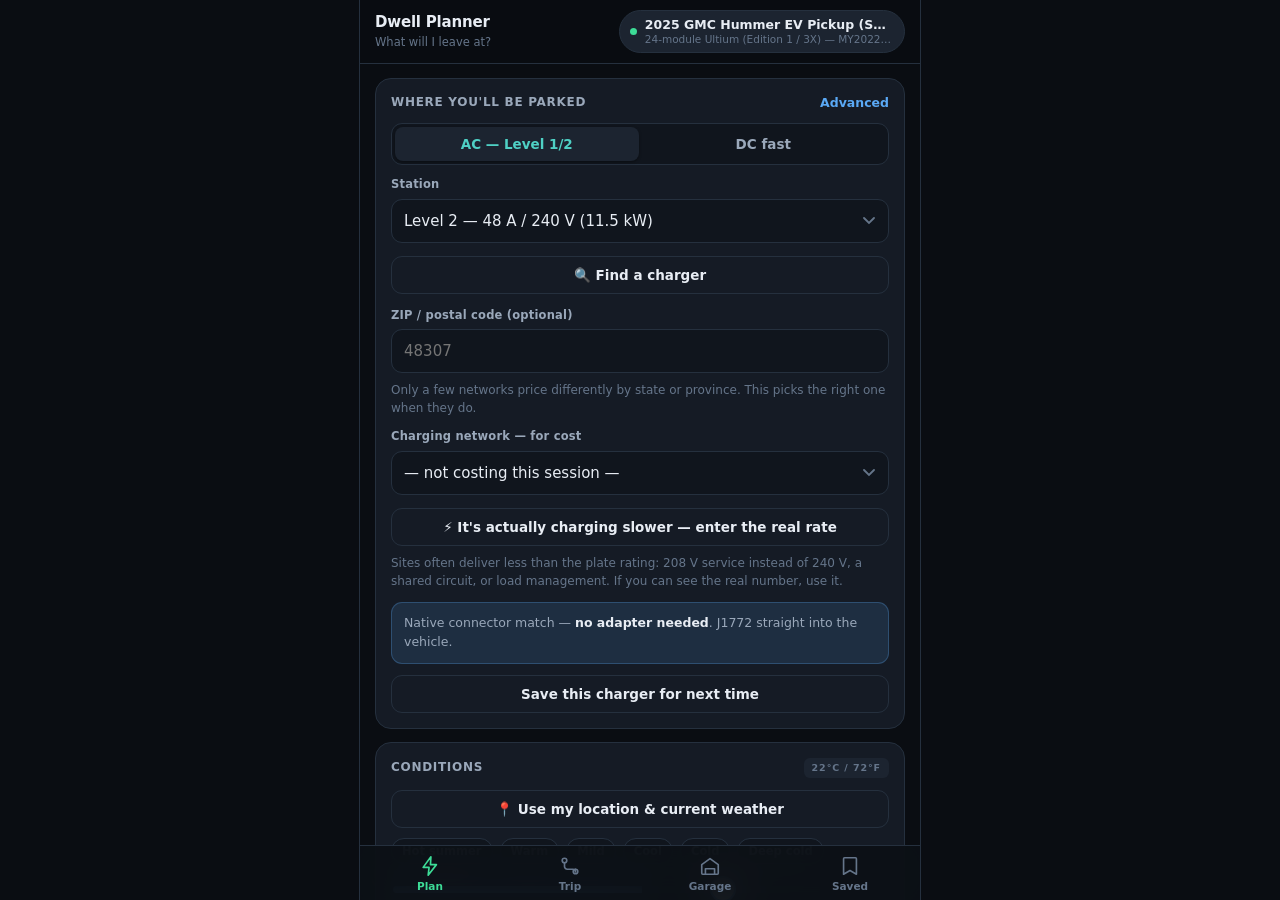
==== commit c8e07b98: "Add files via upload" ====
--- a/index.html
+++ b/index.html
@@ -3957,8 +3957,8 @@
 const h = s => String(s == null ? '' : s).replace(/[&<>"']/g, c =>
   ({ '&':'&amp;','<':'&lt;','>':'&gt;','"':'&quot;',"'":'&#39;' }[c]));
 const KEY = 'evdwell.v1';
-const VERSION = '1.12.0';
-const BUILT = '14 Sep 2026, 19:59 UTC';
+const VERSION = '1.12.1';
+const BUILT = '14 Sep 2026, 20:02 UTC';
 
 /* ------------------------------------------------------------------ STATE */
 const DEFAULT_SESSION = () => ({
@@ -3998,7 +3998,7 @@
   rates: [],                      // your own named rate cards
   place: null,                    // {country,state|province,postal} from a ZIP
   touOverrides: {},               // your corrected time-of-day windows
-  nrelKey: null,                  // optional: your own federal API key
+  nrelKey: null,                  // optional: your own federal API key (NLR, formerly NREL)
   displayCurrency: null,          // null = show each rate in its native currency
   session: DEFAULT_SESSION(), trip: DEFAULT_TRIP(), trips: [], tab: 'plan'
 };
@@ -5350,13 +5350,26 @@
     return fail('Location was refused or timed out. The built-in list above still works.');
   }
   const key = S.nrelKey || 'DEMO_KEY';
-  const url = `https://developer.nrel.gov/api/alt-fuel-stations/v1/nearest.json` +
+  /* HOST CHANGED 2026. DOE renamed NREL to the National Laboratory of the
+     Rockies; the developer network moved to developer.nlr.gov and DNS for
+     nrel.gov and every subdomain "ceased to resolve and will not redirect".
+     There is no fallback to try -- the old host is gone, not slow.
+
+     Only the HOST changed. Verified against the new docs rather than assumed:
+     path /api/alt-fuel-stations/v1/nearest.json, every parameter below, the
+     fuel_stations[] envelope and the ev_charging_units[].connectors{}.power_kw
+     shape this function reads are all unchanged, and existing API keys keep
+     working -- "only the domain in the URL needs to be updated". */
+  const url = `https://developer.nlr.gov/api/alt-fuel-stations/v1/nearest.json` +
     `?api_key=${encodeURIComponent(key)}&fuel_type=ELEC&ev_charging_level=dc_fast` +
     `&latitude=${pos.coords.latitude}&longitude=${pos.coords.longitude}` +
     `&radius=25&limit=25&status=E&access=public`;
   try {
     const resp = await fetch(url);
     if (resp.status === 429) return fail('The shared demo key is used up for now. Add your own free key at the bottom of the Garage tab, or use the built-in list.');
+    if (resp.status === 404 || resp.status === 410)
+      return fail('The station database has moved and this build is pointing at the old address. ' +
+                  'The built-in list above still works. (Federal host change — see the note in Settings.)');
     if (!resp.ok) return fail(`Station lookup failed (${resp.status}). The built-in list above still works.`);
     const data = await resp.json();
     S.finder.live = (data.fuel_stations || []).map(f => {
@@ -6079,7 +6092,7 @@
              oninput="UI.setNrelKey(this.value)">
       <p class="hint">"Search near me" uses the US Department of Energy's free station
         database. Without a key it shares a demo allowance that runs out quickly.
-        A personal key is free from developer.nrel.gov/signup and lifts the limit.
+        A personal key is free from developer.nlr.gov/signup and lifts the limit.
         Everything else in this app works with no key and no signal.</p>
     </div>
   </div>`;
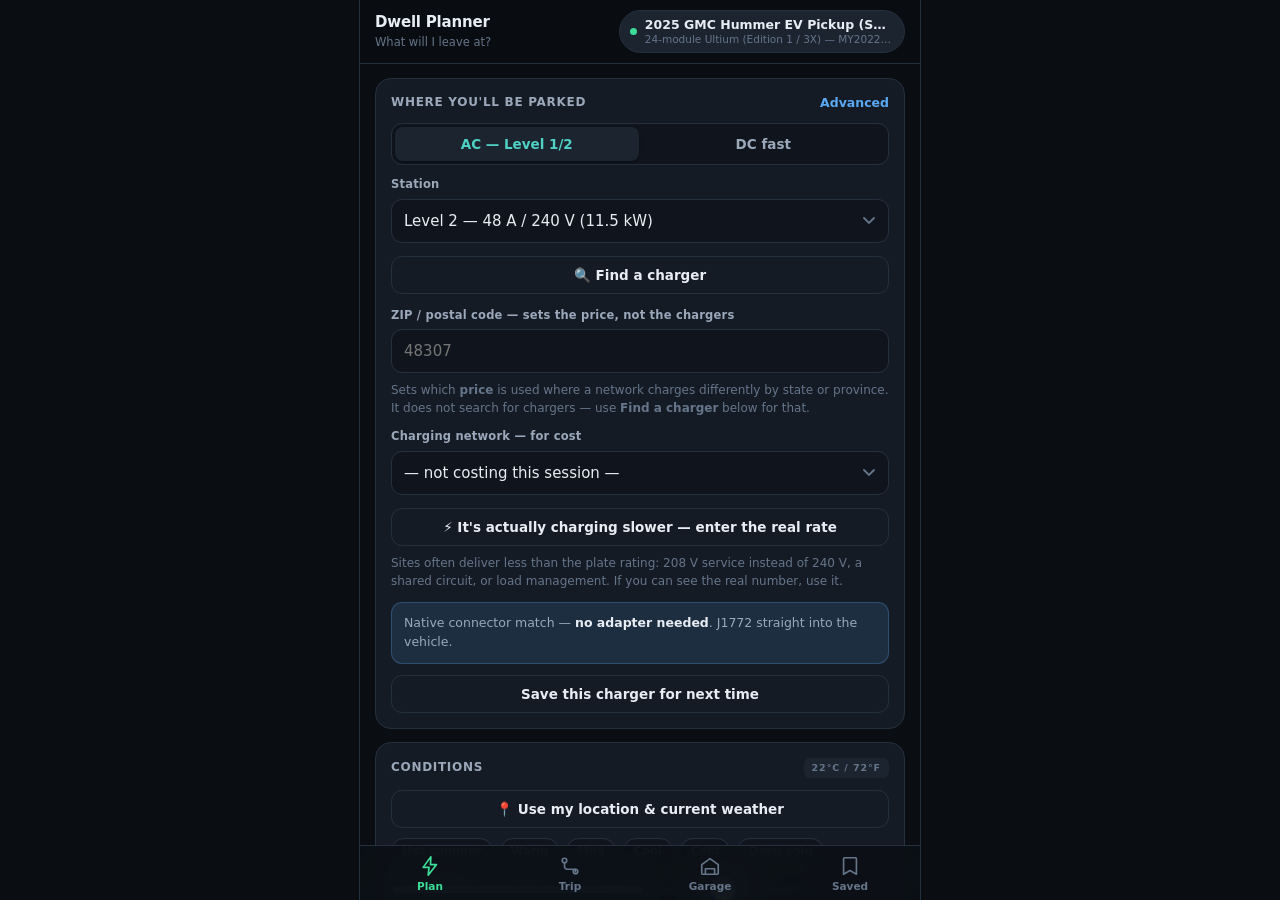
==== commit b62ef4b9: "Add files via upload" ====
--- a/index.html
+++ b/index.html
@@ -3957,8 +3957,8 @@
 const h = s => String(s == null ? '' : s).replace(/[&<>"']/g, c =>
   ({ '&':'&amp;','<':'&lt;','>':'&gt;','"':'&quot;',"'":'&#39;' }[c]));
 const KEY = 'evdwell.v1';
-const VERSION = '1.12.1';
-const BUILT = '14 Sep 2026, 20:02 UTC';
+const VERSION = '1.13.0';
+const BUILT = '16 Sep 2026, 03:00 UTC';
 
 /* ------------------------------------------------------------------ STATE */
 const DEFAULT_SESSION = () => ({
@@ -4032,6 +4032,24 @@
       if (!Array.isArray(S.stations)) S.stations = [];
       S.session.pricing = Object.assign({ networkId:null, planId:null, regionId:null, userRate:null },
                                         (p.session || {}).pricing || {});
+      /* FORWARD MIGRATION. Every release that adds a key to the session adds a
+         trap for the release before it: the saved blob predates the key, the
+         new code dereferences it, and the app dies on open for everyone
+         upgrading -- which is every user. v1.12.0 added `eligibility` and
+         v1.12.1 shipped a crash on that path.
+
+         So do not trust ANY nested object to exist just because the code that
+         writes it does. Rebuild each one from its default and overlay whatever
+         was saved. Adding a key here is the cost of adding a key to the
+         session, and it is much cheaper than a dead app. */
+      const dflt = DEFAULT_SESSION();
+      ['eligibility'].forEach(k => {
+        S.session[k] = Object.assign({}, dflt[k] || {}, (p.session || {})[k] || {});
+      });
+      const eg = S.session.eligibility;
+      if (!Array.isArray(eg.memberships)) eg.memberships = [];
+      if (!Array.isArray(eg.cards)) eg.cards = [];
+      if (!eg.gig || typeof eg.gig !== 'object') eg.gig = { platform: null, tier: null };
     }
   } catch (e) {}
   if (!Array.isArray(S.stations)) S.stations = [];
@@ -4493,18 +4511,24 @@
    Tax lands on the discounted subtotal, never on the rack rate, and never
    folded into the per-kWh figure.                                        */
 discountProfile() {
-  const v = this.currentVehicle();
+  /* `activeVehicle()`, not `this.currentVehicle()`. v1.12.1 shipped the latter,
+     which exists nowhere in this file, so the first line of this function threw
+     for every user who had a charging network selected. Every engine test
+     passed; none of them ever opened the page. See test/smoke.js. */
+  const v = activeVehicle();
   const pl = S.place || {};
-  const el = S.session.eligibility || {};
+  const sess = S.session || {};
+  const el = sess.eligibility || {};
+  const pricing = sess.pricing || {};
   return {
     region: pl.province ? 'CA' : 'US',
     make: v ? v.make : null,
     model: v ? v.model : null,
     modelYear: v ? v.modelYear : null,
-    memberships: (el.memberships || []).concat(
-      S.session.pricing.planId ? [S.session.pricing.planId] : []),
+    memberships: (Array.isArray(el.memberships) ? el.memberships : [])
+      .concat(pricing.planId ? [pricing.planId] : []),
     gig: el.gig && el.gig.platform ? el.gig : null,
-    cards: el.cards || []
+    cards: Array.isArray(el.cards) ? el.cards : []
   };
 },
 
@@ -4576,6 +4600,27 @@
     ${exRows}</div>`;
 },
 
+/* The ZIP hint is built here and NOWHERE else, because two callers need it:
+   the full panel render, and the keystroke handler that patches this one
+   element in place. A forked copy would drift the moment either changed. */
+placeHintHTML() {
+  const pl = S.place;
+  const net = this.currentNetwork();
+  const regionalIds = P.networksWithRegionalPricing().map(n => n.id);
+  if (!S.placeRaw)
+    return 'Sets which <b>price</b> is used where a network charges differently by ' +
+           'state or province. It does not search for chargers \u2014 use ' +
+           '<b>Find a charger</b> below for that.';
+  if (!pl)
+    return 'Not a ZIP or postal code I recognise \u2014 nothing has been applied.';
+  return `Reading this as <b>${h(pl.state || pl.province)}</b>, ` +
+    `${pl.country === 'US' ? 'USA' : 'Canada'}. ` +
+    (net && regionalIds.includes(net.id)
+      ? 'This network does price by jurisdiction, so it is being used.'
+      : net ? h(net.name) + ' does not price by state, so this changes nothing for it.'
+            : 'Pick a network below to use it.');
+},
+
 renderPricing() {
   const box = $('pricing-box'); if (!box) return;
   const pr = S.session.pricing;
@@ -4605,17 +4650,10 @@
      this says plainly whether it changed anything for the one you picked. */
   const pl = S.place;
   const regionalIds = P.networksWithRegionalPricing().map(n => n.id);
-  inner += `<label class="fl">ZIP / postal code (optional)</label>
+  inner += `<label class="fl">ZIP / postal code &mdash; sets the price, not the chargers</label>
     <input type="text" inputmode="text" placeholder="48307" value="${h(S.placeRaw || '')}"
            oninput="UI.setPlace(this.value)">
-    <p class="hint">${
-      !S.placeRaw ? 'Only a few networks price differently by state or province. This picks the right one when they do.'
-      : pl ? `Reading this as <b>${h(pl.state || pl.province)}</b>, ${pl.country === 'US' ? 'USA' : 'Canada'}. ` +
-             (net && regionalIds.includes(net.id)
-               ? 'This network does price by jurisdiction, so it is being used.'
-               : net ? h(net.name) + ' does not price by state, so this changes nothing for it.'
-                     : 'Pick a network below to use it.')
-      : 'Not a ZIP or postal code I recognise — nothing has been applied.'}</p>`;
+    <p class="hint" id="place-hint">${this.placeHintHTML()}</p>`;
 
   inner += `<label class="fl" style="margin-top:11px">Charging network — for cost</label>
     <select onchange="UI.setNetwork(this.value)">
@@ -4717,8 +4755,17 @@
      the selected membership plan and any eligibility discount; pricing then
      applies that single percentage to every TOU window, sums the subtotal,
      and taxes the subtotal. Tax is never folded into the per-kWh rate. */
-  const dres = this.currentDiscount();
-  const eff = this.effectivePlan(dres);
+  /* Discounts are an enhancement on top of a price. If anything in that layer
+     throws, the driver should still be told what the session costs at the rack
+     rate -- a missing discount is a smaller failure than a missing answer. */
+  let dres = null, eff = { plan: this.currentPlan(), source: null, pct: 0 }, discErr = null;
+  try {
+    dres = this.currentDiscount();
+    eff = this.effectivePlan(dres);
+  } catch (err) {
+    discErr = err;
+    if (typeof console !== 'undefined') console.error('discount layer failed', err);
+  }
   const c = P.sessionCost(sim, rate, { plan: eff.plan, dwellMinutes: dwell, network: net,
     startClockMinutes: E.parseClock(S.session.plugInTime) });
 
@@ -4807,7 +4854,11 @@
       <br>Roughly ${P.money(conv, other)} in ${other} at ${S.fx.USD_CAD} (as of ${h(S.fx.asOf)}) — converted, not a native price.</div>
     ${idleWarn}
     ${c.stale ? `<div class="note warn" style="margin-top:11px">&#9888; This rate was last verified ${c.ageDays} days ago and may be outdated.</div>` : ''}
-  </div>${this.discountHTML(dres)}`;
+  </div>${discErr
+    ? `<div class="card"><div class="note bad"><b>Discounts unavailable.</b>
+        The price above is the full rate with no discount applied, so it is the
+        safe direction to be wrong in. ${h(discErr.message || '')}</div></div>`
+    : this.discountHTML(dres)}`;
 },
 
 /* ------------------------------------------- MEMBERSHIP COMPARISON SHEET */
@@ -5230,51 +5281,88 @@
       &#128269; Find a charger</button>`;
     return;
   }
+  const pf = S.finder.place || (S.finder.place = { q:'', results:[], busy:false, error:null, label:null });
+
+  box.innerHTML = `
+    <div class="divider"></div>
+    <div class="card-h" style="margin-bottom:8px"><h3 style="font-size:14px;margin:0">Find a charger</h3>
+      <button class="act" onclick="UI.toggleFinder()">Close</button></div>
+
+    <!-- SECTION 1: the short hand-checked list. Filter only. -->
+    <label class="fl">Built-in list &mdash; ${L.KNOWN_SITES.length} sites, metro Detroit, works with no signal</label>
+    <input type="search" id="finder-q" placeholder="Meijer, Rochester, EVgo\u2026"
+           value="${h(S.finder.q || '')}" oninput="UI.finderSearch(this.value)">
+    <div id="finder-results">${this.builtInResultsHTML()}</div>
+
+    <div class="divider"></div>
+
+    <!-- SECTION 2: live lookup. Two ways in, one result list. -->
+    <label class="fl">Search live &mdash; anywhere in the US</label>
+    <input type="search" id="finder-place" placeholder="Rochester Hills MI, or 48307\u2026"
+           value="${h(pf.q || '')}" oninput="UI.placeQuery(this.value)"
+           onkeydown="if(event.key==='Enter'){event.preventDefault();UI.findNearPlace();}">
+    <div class="row2" style="margin-top:8px;display:flex;gap:8px">
+      <button class="btn sm" style="flex:1" onclick="UI.findNearPlace()"
+        ${pf.busy || S.finder.busy ? 'disabled' : ''}>${pf.busy ? 'Looking up\u2026' : 'Search this place'}</button>
+      <button class="btn sm ghost" style="flex:1" onclick="UI.findNearby()"
+        ${S.finder.busy || pf.busy ? 'disabled' : ''}>${S.finder.busy ? 'Searching\u2026' : '\u{1F4CD} Near me'}</button>
+    </div>
+    <p class="hint">Where you are, or where you are going. Needs a connection either way.</p>
+
+    ${pf.error ? `<div class="note bad" style="margin-top:10px">${h(pf.error)}</div>` : ''}
+    ${pf.results && pf.results.length > 1 ? `<div class="rows" style="margin-top:10px">
+        <p class="hint" style="margin:0 0 6px">More than one place matches. Which one?</p>
+        ${pf.results.map((r, i) => `<button class="row-btn" onclick="UI.pickPlace(${i})">
+          <div style="flex:1;min-width:0"><div class="nm">${h(r.name)}</div>
+          <div class="sub">${h([r.admin1, r.country_code].filter(Boolean).join(', '))}</div></div></button>`).join('')}
+      </div>` : ''}
+
+    ${S.finder.error ? `<div class="note bad" style="margin-top:10px">${h(S.finder.error)}</div>` : ''}
+    ${this.liveResultsHTML()}`;
+},
+
+/* Built separately so a keystroke can patch the list without touching the
+   input that produced it. Same rule as the ZIP field. */
+builtInResultsHTML() {
   const q = S.finder.q || '';
   const sites = L.searchSites(q);
-  const live = S.finder.live || [];
-
   const siteRow = st => {
     const best = L.bestStall(st);
     const net = P.findNetwork(st.network);
     return `<button class="row-btn" onclick="UI.pickSite('${st.id}')">
       <div style="flex:1;min-width:0">
         <div class="nm">${h(st.name)}</div>
-        <div class="sub">${h(st.city)}, ${h(st.state)} · ${net ? h(net.name) : ''} ·
+        <div class="sub">${h(st.city)}, ${h(st.state)} \u00b7 ${net ? h(net.name) : ''} \u00b7
           ${st.stalls.map(t => `${t.count}\u00d7${t.kW} kW`).join(' + ')}</div>
       </div><div class="badge solved">${best.kW} kW</div></button>`;
   };
-
-  const liveRow = (r, i) => `<button class="row-btn" onclick="UI.pickLive(${i})">
+  if (sites.length)
+    return `<div class="rows" style="margin-top:10px">${sites.map(siteRow).join('')}</div>`;
+
+  /* EMPTY STATE. Showing nothing implied the search was broken. It is not --
+     the list is five sites in one metro area, and a query it cannot match is
+     the normal case, not a failure. Say the size of the list at the moment it
+     comes up empty, and point at the control that CAN answer. */
+  return `<div class="note warn" style="margin-top:10px">
+    <b>No match in the built-in list.</b> That list is only
+    <b>${L.KNOWN_SITES.length} sites in metro Detroit</b>, each checked stall-by-stall
+    against the operator's own pages${q ? ` \u2014 so &ldquo;${h(q)}&rdquo; almost certainly is not in it` : ''}.
+    <br><br>To find chargers anywhere else, use <b>Search live</b> below.</div>`;
+},
+
+liveResultsHTML() {
+  const live = S.finder.live || [];
+  if (!live.length) return '';
+  const row = (r, i) => `<button class="row-btn" onclick="UI.pickLive(${i})">
       <div style="flex:1;min-width:0">
         <div class="nm">${h(r.name)}</div>
-        <div class="sub">${h(r.city || '')} · ${h(r.network || 'Unknown operator')}
-          ${r.kW ? ` · ${r.kW} kW` : ''} · ${r.distance != null ? r.distance.toFixed(1) + ' mi' : ''}</div>
+        <div class="sub">${h(r.city || '')} \u00b7 ${h(r.network || 'Unknown operator')}
+          ${r.kW ? ` \u00b7 ${r.kW} kW` : ''} \u00b7 ${r.distance != null ? r.distance.toFixed(1) + ' mi' : ''}</div>
       </div>${r.kW ? `<div class="badge">${r.kW} kW</div>` : ''}</button>`;
-
-  box.innerHTML = `
-    <div class="divider"></div>
-    <div class="card-h" style="margin-bottom:8px"><h3 style="font-size:14px;margin:0">Find a charger</h3>
-      <button class="act" onclick="UI.toggleFinder()">Close</button></div>
-
-    <input type="search" id="finder-q" placeholder="Meijer, Rochester, EVgo\u2026" value="${h(q)}"
-           oninput="UI.finderSearch(this.value)">
-
-    <div class="rows" style="margin-top:10px">
-      ${sites.length ? sites.map(siteRow).join('')
-        : `<p class="hint">Nothing in the built-in list matches. Try the live lookup below.</p>`}
-    </div>
-    <p class="hint">Built-in list \u2014 ${L.KNOWN_SITES.length} sites checked stall-by-stall against the
-      operator's own pages. Works with no signal. Metro Detroit for now.</p>
-
-    <div class="divider"></div>
-    <button class="btn sm" style="width:100%" onclick="UI.findNearby()"
-      ${S.finder.busy ? 'disabled' : ''}>${S.finder.busy ? 'Searching\u2026' : '\u{1F4CD} Search near me (needs signal)'}</button>
-    ${S.finder.error ? `<div class="note bad" style="margin-top:10px">${h(S.finder.error)}</div>` : ''}
-    ${live.length ? `<div class="rows" style="margin-top:10px">${live.map(liveRow).join('')}</div>
-      <p class="hint">Live results from the US Department of Energy's station database.
-        It publishes hardware, not prices \u2014 no free source publishes live per-station rates,
-        so set the price yourself once and it sticks.</p>` : ''}`;
+  return `<div class="rows" style="margin-top:10px">${live.map(row).join('')}</div>
+    <p class="hint">${S.finder.liveLabel ? `Near <b>${h(S.finder.liveLabel)}</b>. ` : ''}Live results from the
+      US Department of Energy's station database. It publishes hardware, not prices \u2014 no free
+      source publishes live per-station rates, so set the price yourself once and it sticks.</p>`;
 },
 
 toggleFinder() { S.finder.open = !S.finder.open; this.renderFinder(); },
@@ -5286,10 +5374,38 @@
   const hit = P.regionFromPostal(v);
   S.place = hit;
   S.placeRaw = String(v || '');
-  save(); this.renderPricing(); this.renderOutput();
+  save();
+  /* DO NOT call renderPricing() here. It rewrites innerHTML on the container
+     that holds this very input, so the browser destroys the focused node on
+     every keystroke: you type "48307" and the field keeps "4".
+
+     Debouncing only delays the destruction; restoring focus afterwards fights
+     the browser and throws the caret to the end, which breaks editing in the
+     middle of a value. The fix is to not re-render the thing you are typing
+     into. Patch the one element that actually depends on the value.
+
+     renderOutput() is safe -- different container, does not contain the input. */
+  const hint = $('place-hint');
+  if (hint) hint.innerHTML = this.placeHintHTML();
+  this.renderOutput();
 },
 setNrelKey(v) { S.nrelKey = String(v || '').trim() || null; save(); },
-finderSearch(v) { S.finder.q = v; this.renderFinder(); const el = $('finder-q'); if (el) { el.focus(); el.setSelectionRange(v.length, v.length); } },
+/* Was: re-render the whole finder, then grab focus back and force the caret to
+   the end. That hid the focus loss and introduced a worse one -- the caret
+   jumped to the end on every keystroke, so editing the middle of a query was
+   impossible. Patch the results, never the input. */
+finderSearch(v) {
+  S.finder.q = v;
+  const el = $('finder-results');
+  if (el) el.innerHTML = this.builtInResultsHTML(); else this.renderFinder();
+},
+
+placeQuery(v) {
+  const pf = S.finder.place || (S.finder.place = { q:'', results:[], busy:false, error:null, label:null });
+  pf.q = v;
+  /* No render at all. Nothing on screen depends on this until Search is
+     pressed, and re-rendering would destroy the input being typed into. */
+},
 
 /* Applying a known site: take its fastest stall's hardware and its operator. */
 clearSite() { S.session.siteLabel = null; save(); this.renderAll(); },
@@ -5349,27 +5465,97 @@
   } catch (e) {
     return fail('Location was refused or timed out. The built-in list above still works.');
   }
+  return this.stationsAt(pos.coords.latitude, pos.coords.longitude, null);
+},
+
+/* ---- DESTINATION SEARCH -----------------------------------------------
+   The app is about a dwell you have PLANNED, so "where I am standing" is the
+   wrong question most of the time: you are at work, and the charger you care
+   about is at the hotel. GPS answered the wrong question and was the only way in.
+
+   The station database takes coordinates and nothing else -- checked, it has no
+   free-text location parameter -- so the missing piece is place -> coordinates.
+   That is Open-Meteo's geocoder: the SAME vendor already used for temperature,
+   no key, no account. Deliberately not a new dependency; the governing test
+   counts vendors, and this adds none.                                      */
+async findNearPlace() {
+  const pf = S.finder.place || (S.finder.place = { q:'', results:[], busy:false, error:null, label:null });
+  const raw = $('finder-place') ? $('finder-place').value : pf.q;
+  const q = String(raw || '').trim();
+  pf.q = q;
+  pf.error = null; pf.results = [];
+  if (!q) { pf.error = 'Type a city, address or ZIP first.'; return this.renderFinder(); }
+
+  pf.busy = true; S.finder.error = null; this.renderFinder();
+  const fail = msg => { pf.busy = false; pf.error = msg; this.renderFinder(); };
+
+  let data;
+  try {
+    const url = 'https://geocoding-api.open-meteo.com/v1/search' +
+      `?name=${encodeURIComponent(q)}&count=5&language=en&format=json`;
+    const r = await fetch(url);
+    if (!r.ok) return fail(`Place lookup failed (${r.status}). The built-in list above still works.`);
+    data = await r.json();
+  } catch (e) {
+    return fail('Could not reach the place lookup from this browser. The built-in list above still works.');
+  }
+
+  const hits = (data && data.results) || [];
+  /* Never guess. An empty result is reported as empty. */
+  if (!hits.length)
+    return fail(`Nothing found for \u201c${q}\u201d. Try adding a state \u2014 ` +
+                '&ldquo;Rochester, Michigan&rdquo; rather than &ldquo;Rochester&rdquo;.');
+
+  pf.busy = false;
+  if (hits.length > 1) {
+    /* Rochester, Michigan and Rochester, New York are 600 miles apart. Picking
+       the first and calling it the answer would quietly return the wrong city's
+       chargers, which looks exactly like a correct answer. Ask. */
+    pf.results = hits;
+    return this.renderFinder();
+  }
+  return this.pickPlaceObj(hits[0]);
+},
+
+pickPlace(i) {
+  const pf = S.finder.place || {};
+  const hit = (pf.results || [])[i];
+  if (!hit) return;
+  pf.results = [];
+  return this.pickPlaceObj(hit);
+},
+
+pickPlaceObj(hit) {
+  const pf = S.finder.place;
+  pf.label = [hit.name, hit.admin1, hit.country_code].filter(Boolean).join(', ');
+  pf.results = [];
+  return this.stationsAt(hit.latitude, hit.longitude, pf.label);
+},
+
+/* One station lookup, two ways in. Both the GPS button and the destination
+   search land here, so the result list, the error handling and the graceful
+   degradation are identical and there is only one of each to maintain. */
+async stationsAt(lat, lon, label) {
+  S.finder.busy = true; S.finder.error = null;
+  if (S.finder.place) S.finder.place.busy = false;
+  this.renderFinder();
+  const fail = msg => { S.finder.busy = false; S.finder.error = msg; this.renderFinder(); };
+
   const key = S.nrelKey || 'DEMO_KEY';
   /* HOST CHANGED 2026. DOE renamed NREL to the National Laboratory of the
-     Rockies; the developer network moved to developer.nlr.gov and DNS for
-     nrel.gov and every subdomain "ceased to resolve and will not redirect".
-     There is no fallback to try -- the old host is gone, not slow.
-
-     Only the HOST changed. Verified against the new docs rather than assumed:
-     path /api/alt-fuel-stations/v1/nearest.json, every parameter below, the
-     fuel_stations[] envelope and the ev_charging_units[].connectors{}.power_kw
-     shape this function reads are all unchanged, and existing API keys keep
-     working -- "only the domain in the URL needs to be updated". */
+     Rockies; DNS for nrel.gov and every subdomain ceased to resolve and does
+     not redirect. Only the host changed -- path, parameters, response shape and
+     existing keys are unaffected. */
   const url = `https://developer.nlr.gov/api/alt-fuel-stations/v1/nearest.json` +
     `?api_key=${encodeURIComponent(key)}&fuel_type=ELEC&ev_charging_level=dc_fast` +
-    `&latitude=${pos.coords.latitude}&longitude=${pos.coords.longitude}` +
+    `&latitude=${lat}&longitude=${lon}` +
     `&radius=25&limit=25&status=E&access=public`;
   try {
     const resp = await fetch(url);
     if (resp.status === 429) return fail('The shared demo key is used up for now. Add your own free key at the bottom of the Garage tab, or use the built-in list.');
     if (resp.status === 404 || resp.status === 410)
       return fail('The station database has moved and this build is pointing at the old address. ' +
-                  'The built-in list above still works. (Federal host change — see the note in Settings.)');
+                  'The built-in list above still works. (Federal host change \u2014 see the note in Settings.)');
     if (!resp.ok) return fail(`Station lookup failed (${resp.status}). The built-in list above still works.`);
     const data = await resp.json();
     S.finder.live = (data.fuel_stations || []).map(f => {
@@ -5381,12 +5567,15 @@
           if (pk && (!kW || pk > kW)) kW = pk;
         });
       });
-      return { name: f.station_name, city: f.city, network: f.ev_network,
-               networkId: this.nrelNetwork(f.ev_network), kW,
-               distance: f.distance, level: 'DC' };
+      return { name: f.station_name, city: f.city, network: this.nrelNetwork(f.ev_network),
+               kW, distance: f.distance, lat: f.latitude, lon: f.longitude };
     }).filter(r => r.name);
     S.finder.busy = false;
-    if (!S.finder.live.length) S.finder.error = 'No DC fast chargers found within 25 miles.';
+    S.finder.liveLabel = label;
+    if (!S.finder.live.length)
+      S.finder.error = label
+        ? `No DC fast chargers found within 25 miles of ${label}.`
+        : 'No DC fast chargers found within 25 miles.';
     this.renderFinder();
   } catch (e) {
     // A CORS rejection surfaces here as a bare TypeError with no status.
@@ -6633,19 +6822,61 @@
   // Proof of life: if scripts never ran, this banner stays on screen and tells
   // the user exactly what is wrong instead of leaving them poking a dead page.
   const bf = $('boot-fail'); if (bf) bf.remove();
+  /* A RENDER FAILURE MUST NOT COST THE USER THE APP.
+
+     v1.12.1 threw inside a render path reached from init(). The banner below
+     fired correctly and said exactly what was wrong -- and the app was still
+     dead, because the throw abandoned the render half-finished and nothing
+     usable was ever painted. A good error message on a blank screen is still a
+     blank screen.
+
+     So: try once normally. If that throws, say so, then try AGAIN in safe mode
+     with the saved session reset to defaults. Almost every startup crash of
+     this shape is saved state meeting newer code, and a fresh session clears it
+     without touching the garage or the observations. Only if the second attempt
+     also fails is the app genuinely unusable -- and even then the reset control
+     stays on screen. */
+  const report = (e, mode) => {
+    const m = document.querySelector('main');
+    if (!m) return;
+    m.insertAdjacentHTML('afterbegin',
+      `<div class="note bad"><b>The app hit an error while starting${mode ? ' (' + mode + ')' : ''}.</b><br>
+       <code style="font-size:11.5px;word-break:break-word">${h(e && e.stack || e)}</code><br><br>
+       <button class="btn sm" onclick="UI.hardReset()">Reset saved data and reload</button>
+       <br><span class="s">Your garage and saved rates are stored separately and survive a session reset.</span></div>`);
+  };
+
   try {
     load();
     this.go(S.tab || 'plan');
     this.renderAll();
+    return;
   } catch (e) {
-    // Never fail silently. Show the actual error so it can be reported.
+    if (typeof console !== 'undefined') console.error('startup failed, retrying in safe mode', e);
+    report(e, null);
+  }
+
+  try {
+    S.session = DEFAULT_SESSION();
+    S.finder = { open:false, q:'', live:[], busy:false, error:null };
+    this.go('plan');
+    this.renderAll();
     const m = document.querySelector('main');
     if (m) m.insertAdjacentHTML('afterbegin',
-      `<div class="note bad"><b>The app hit an error while starting.</b><br>
-       <code style="font-size:11.5px;word-break:break-word">${h(e && e.stack || e)}</code><br><br>
-       Send me this message and I can fix it.</div>`);
-    throw e;
-  }
+      `<div class="note warn"><b>Started in safe mode.</b> Your saved session could not
+       be restored, so it was reset to defaults. Your vehicles and saved rates are
+       untouched. Set your charger and dwell time again and it will work normally.</div>`);
+  } catch (e2) {
+    if (typeof console !== 'undefined') console.error('safe mode also failed', e2);
+    report(e2, 'safe mode');
+  }
+},
+
+/* Last resort, offered by the startup banner. Clears the stored blob only --
+   nothing here reaches observations/, which lives in the repo, not the phone. */
+hardReset() {
+  try { localStorage.removeItem(KEY); } catch (e) {}
+  location.reload();
 }
 };
 
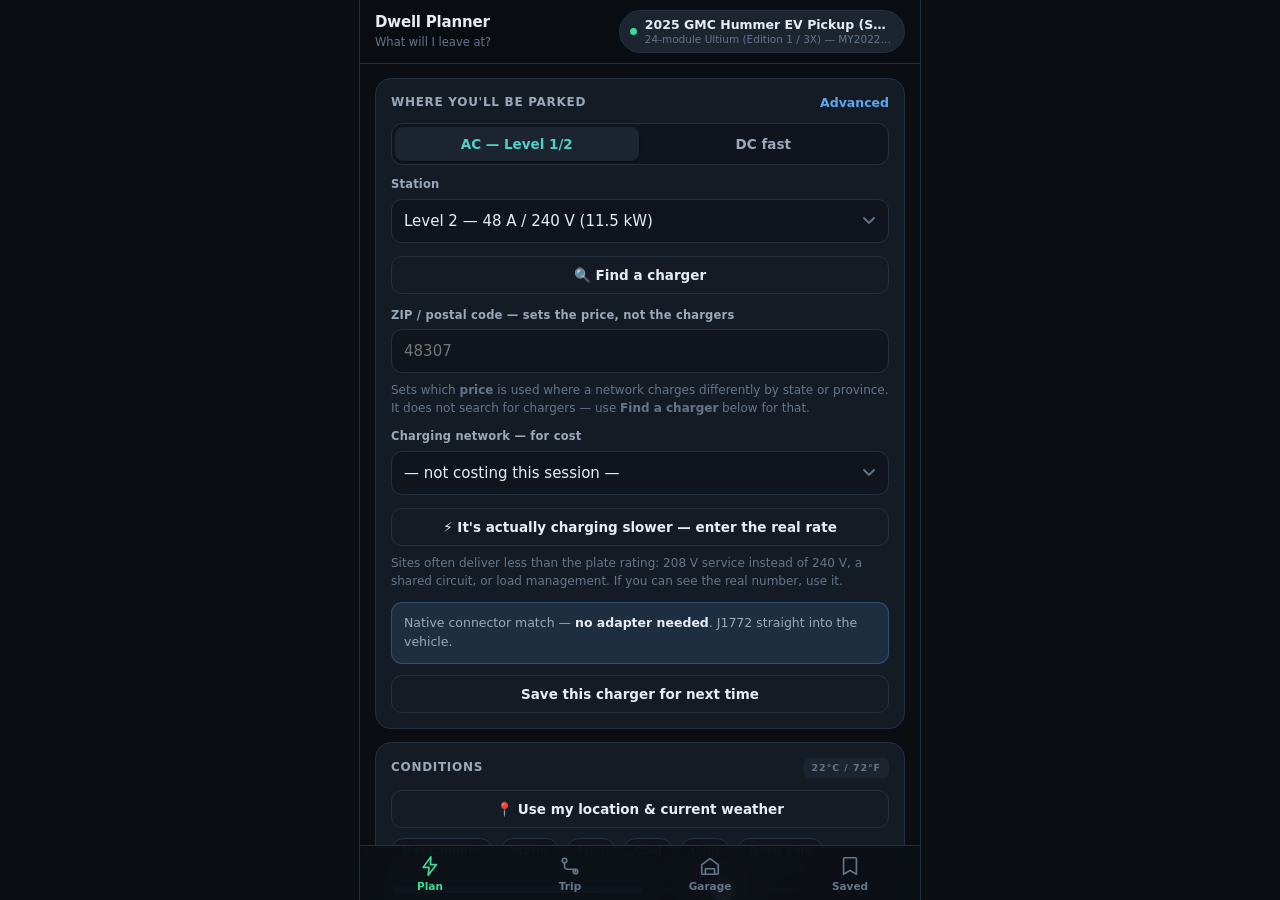
==== commit 02e8a7ce: "Add files via upload" ====
--- a/index.html
+++ b/index.html
@@ -3957,8 +3957,8 @@
 const h = s => String(s == null ? '' : s).replace(/[&<>"']/g, c =>
   ({ '&':'&amp;','<':'&lt;','>':'&gt;','"':'&quot;',"'":'&#39;' }[c]));
 const KEY = 'evdwell.v1';
-const VERSION = '1.13.0';
-const BUILT = '16 Sep 2026, 03:00 UTC';
+const VERSION = '1.14.0';
+const BUILT = '16 Sep 2026, 04:28 UTC';
 
 /* ------------------------------------------------------------------ STATE */
 const DEFAULT_SESSION = () => ({
@@ -5317,7 +5317,8 @@
           <div class="sub">${h([r.admin1, r.country_code].filter(Boolean).join(', '))}</div></div></button>`).join('')}
       </div>` : ''}
 
-    ${S.finder.error ? `<div class="note bad" style="margin-top:10px">${h(S.finder.error)}</div>` : ''}
+    ${S.finder.error ? `<div class="note bad" style="margin-top:10px">${h(S.finder.error)}</div>
+      ${S.nrelKeyState && S.nrelKeyState.entering ? this.keyNudgeHTML() : ''}` : ''}
     ${this.liveResultsHTML()}`;
 },
 
@@ -5362,7 +5363,8 @@
   return `<div class="rows" style="margin-top:10px">${live.map(row).join('')}</div>
     <p class="hint">${S.finder.liveLabel ? `Near <b>${h(S.finder.liveLabel)}</b>. ` : ''}Live results from the
       US Department of Energy's station database. It publishes hardware, not prices \u2014 no free
-      source publishes live per-station rates, so set the price yourself once and it sticks.</p>`;
+      source publishes live per-station rates, so set the price yourself once and it sticks.</p>
+    ${this.keyNudgeHTML()}`;
 },
 
 toggleFinder() { S.finder.open = !S.finder.open; this.renderFinder(); },
@@ -5389,7 +5391,116 @@
   if (hint) hint.innerHTML = this.placeHintHTML();
   this.renderOutput();
 },
-setNrelKey(v) { S.nrelKey = String(v || '').trim() || null; save(); },
+/* One builder for the key field, used by the Settings disclosure and by the
+   in-context prompts. A second copy would drift. */
+keyFieldHTML() {
+  const st = S.nrelKeyState || {};
+  const badge = st.status === 'ok' ? `<span class="tag published">key accepted</span>`
+    : st.status === 'bad' ? `<span class="tag" style="background:rgba(255,90,90,.15);color:var(--bad)">rejected</span>`
+    : st.status === 'checking' ? `<span class="s">checking\u2026</span>` : '';
+  return `<label class="fl">Your own key ${badge}</label>
+    <input type="text" id="nrel-key" placeholder="paste the whole line \u2014 I'll find the key"
+           value="${h(S.nrelKey || '')}" autocapitalize="off" autocorrect="off" spellcheck="false"
+           onchange="UI.setNrelKey(this.value)">
+    <div style="display:flex;gap:8px;margin-top:8px">
+      <a class="btn sm ghost" style="flex:1;text-align:center;text-decoration:none"
+         href="https://developer.nlr.gov/signup/" target="_blank" rel="noopener">Get a free key</a>
+      <button class="btn sm" style="flex:1" onclick="UI.setNrelKey(document.getElementById('nrel-key').value)">Save &amp; check</button>
+    </div>
+    ${st.message ? `<p class="hint" style="margin-top:8px">${h(st.message)}</p>` : ''}
+    <p class="hint">The key is a 40-character string. Paste the whole email line or a
+      URL containing it &mdash; it gets picked out for you. Stored on this device only.</p>`;
+},
+
+/* The prompt shown UNDER A SUCCESSFUL RESULT, not only after a failure.
+   The docs say DEMO_KEY is "for initially exploring APIs prior to signing up ...
+   you're encouraged to signup for your own API key if you plan to use the API".
+   A user who has just searched successfully has finished exploring and is now
+   using it. That is the honest moment to ask -- and asking only on a 429 would
+   mean asking only when the app has just failed them. */
+keyNudgeHTML() {
+  if (S.nrelKey) return '';
+  if (S.nrelKeyState && S.nrelKeyState.dismissed) return '';
+  return `<div class="note" style="margin-top:10px">
+    Running on the <b>shared demo allowance</b> \u2014 about 30 lookups an hour for
+    your network, which is plenty for occasional use. A free key removes the limit.
+    <div style="display:flex;gap:8px;margin-top:9px">
+      <a class="btn sm ghost" style="flex:1;text-align:center;text-decoration:none"
+         href="https://developer.nlr.gov/signup/" target="_blank" rel="noopener">Get one</a>
+      <button class="btn sm ghost" style="flex:1" onclick="UI.openKeyEntry()">Paste key</button>
+      <button class="act" onclick="UI.dismissKeyNudge()">Not now</button>
+    </div>
+    ${S.nrelKeyState && S.nrelKeyState.entering ? `<div style="margin-top:11px">${this.keyFieldHTML()}</div>` : ''}
+  </div>`;
+},
+
+openKeyEntry() {
+  S.nrelKeyState = Object.assign({}, S.nrelKeyState, { entering: true });
+  this.renderFinder();
+  const el = $('nrel-key'); if (el) el.focus();
+},
+
+dismissKeyNudge() {
+  S.nrelKeyState = Object.assign({}, S.nrelKeyState, { dismissed: true });
+  save(); this.renderFinder();
+},
+
+/* A key is a 40-character string that arrives in an email or on a page. Making
+   someone select exactly 40 characters on a phone is real friction, so take
+   whatever they paste -- a whole line, a URL with api_key= in it -- and pull the
+   key out. Extract, never fabricate: if there is no 40-character run, say so. */
+extractKey(raw) {
+  const t = String(raw || '').trim();
+  if (!t) return null;
+  const m = t.match(/[A-Za-z0-9]{40}/);
+  return m ? m[0] : null;
+},
+
+async setNrelKey(v) {
+  const raw = String(v || '').trim();
+  if (!raw) {
+    S.nrelKey = null; S.nrelKeyState = { entering: true };
+    save(); this.renderFinder(); this.renderGarage(); return;
+  }
+  const key = this.extractKey(raw);
+  if (!key) {
+    S.nrelKeyState = { entering: true, status: 'bad',
+      message: 'No 40-character key found in that. Paste the line containing it, or the whole email.' };
+    this.renderFinder(); this.renderGarage(); return;
+  }
+
+  /* Verify with ONE real call before storing it as good. An unverified key that
+     silently does not work makes the next failure indistinguishable from the
+     last one -- the user thinks it is fixed and it is not. */
+  S.nrelKeyState = { entering: true, status: 'checking' };
+  this.renderFinder(); this.renderGarage();
+  let ok = false, why = '';
+  try {
+    const r = await fetch('https://developer.nlr.gov/api/alt-fuel-stations/v1/nearest.json' +
+      `?api_key=${encodeURIComponent(key)}&fuel_type=ELEC&latitude=42.33&longitude=-83.05&radius=1&limit=1`);
+    if (r.ok) ok = true;
+    else if (r.status === 403) why = 'That key was rejected by the station database.';
+    else if (r.status === 429) why = 'That key is over its limit right now. It may still be valid \u2014 try again in an hour.';
+    else why = `The check came back with HTTP ${r.status}.`;
+  } catch (e) {
+    why = 'Could not reach the station database to check the key. It has been saved unverified.';
+    S.nrelKey = key; save();
+    S.nrelKeyState = { entering: true, status: null, message: why };
+    this.renderFinder(); this.renderGarage(); return;
+  }
+
+  if (ok) {
+    S.nrelKey = key; save();
+    S.nrelKeyState = { status: 'ok', entering: false,
+      message: 'Key accepted. Live search no longer shares the demo allowance.' };
+  } else {
+    S.nrelKeyState = { entering: true, status: 'bad', message: why };
+  }
+  this.renderFinder(); this.renderGarage();
+},
+
+/* kept for callers that only need the raw setter */
+setNrelKeyRaw(v) { S.nrelKey = String(v || '').trim() || null; save(); },
 /* Was: re-render the whole finder, then grab focus back and force the caret to
    the end. That hid the focus loss and introduced a worse one -- the caret
    jumped to the end on every keystroke, so editing the middle of a query was
@@ -5465,7 +5576,11 @@
   } catch (e) {
     return fail('Location was refused or timed out. The built-in list above still works.');
   }
-  return this.stationsAt(pos.coords.latitude, pos.coords.longitude, null);
+  /* A GPS fix is a pair of coordinates and nothing else -- it does not say which
+     country you are standing in, and guessing 'US' is how Windsor drivers got an
+     empty list. 'all' is also simply correct along the Detroit-Windsor border,
+     where the nearest useful charger may be on the other side of the river. */
+  return this.stationsAt(pos.coords.latitude, pos.coords.longitude, null, 'all');
 },
 
 /* ---- DESTINATION SEARCH -----------------------------------------------
@@ -5529,13 +5644,18 @@
   const pf = S.finder.place;
   pf.label = [hit.name, hit.admin1, hit.country_code].filter(Boolean).join(', ');
   pf.results = [];
-  return this.stationsAt(hit.latitude, hit.longitude, pf.label);
+  /* The geocoder already told us the country, so pass it through rather than
+     asking the station API to assume. Anything other than US or CA is not in
+     the dataset at all -- fall back to 'all' and let the empty result be true. */
+  const cc = String(hit.country_code || '').toUpperCase();
+  return this.stationsAt(hit.latitude, hit.longitude, pf.label,
+                         (cc === 'US' || cc === 'CA') ? cc : 'all');
 },
 
 /* One station lookup, two ways in. Both the GPS button and the destination
    search land here, so the result list, the error handling and the graceful
    degradation are identical and there is only one of each to maintain. */
-async stationsAt(lat, lon, label) {
+async stationsAt(lat, lon, label, country) {
   S.finder.busy = true; S.finder.error = null;
   if (S.finder.place) S.finder.place.busy = false;
   this.renderFinder();
@@ -5546,13 +5666,27 @@
      Rockies; DNS for nrel.gov and every subdomain ceased to resolve and does
      not redirect. Only the host changed -- path, parameters, response shape and
      existing keys are unaffected. */
+  /* `country` DEFAULTS TO 'US' IF OMITTED. Leaving it off is why live search in
+     Ontario returned nothing and reported it as a fact about Ontario rather than
+     a parameter we never sent -- a confident empty result, the worst kind of
+     wrong. Documented values: all | US | CA. Canadian stations are in the same
+     dataset; there is no second source. */
+  const cc = country || 'all';
   const url = `https://developer.nlr.gov/api/alt-fuel-stations/v1/nearest.json` +
     `?api_key=${encodeURIComponent(key)}&fuel_type=ELEC&ev_charging_level=dc_fast` +
+    `&country=${encodeURIComponent(cc)}` +
     `&latitude=${lat}&longitude=${lon}` +
     `&radius=25&limit=25&status=E&access=public`;
   try {
     const resp = await fetch(url);
-    if (resp.status === 429) return fail('The shared demo key is used up for now. Add your own free key at the bottom of the Garage tab, or use the built-in list.');
+    if (resp.status === 429) {
+      /* Carry the remedy, not a pointer to a tab. On cellular this can be caused
+         entirely by strangers -- carrier-grade NAT and iOS Private Relay pool
+         many subscribers behind one address, so "per IP" is not per user. */
+      S.nrelKeyState = Object.assign({}, S.nrelKeyState, { entering: true, dismissed: false });
+      return fail('The shared allowance for your network is used up for the next hour. ' +
+                  'A free key removes the limit \u2014 see below \u2014 or use the built-in list above.');
+    }
     if (resp.status === 404 || resp.status === 410)
       return fail('The station database has moved and this build is pointing at the old address. ' +
                   'The built-in list above still works. (Federal host change \u2014 see the note in Settings.)');
@@ -6276,13 +6410,17 @@
     <div style="margin-top:11px;font-size:11px">Updated the file but still seeing this build?
       Swipe the app closed from the app switcher and reopen it.</div>
     <div style="margin-top:16px;text-align:left">
-      <label class="fl">Station-lookup key (optional)</label>
-      <input type="text" placeholder="DEMO_KEY" value="${h(S.nrelKey || '')}"
-             oninput="UI.setNrelKey(this.value)">
-      <p class="hint">"Search near me" uses the US Department of Energy's free station
-        database. Without a key it shares a demo allowance that runs out quickly.
-        A personal key is free from developer.nlr.gov/signup and lifts the limit.
-        Everything else in this app works with no key and no signal.</p>
+      <!-- Behind a disclosure, deliberately. Almost nobody needs this: the shared
+           allowance is 30 lookups per hour PER IP ADDRESS, not a pool shared
+           across all users, and live search is one lookup per deliberate button
+           press. A field on the main view implied setup was expected and created
+           friction the API never asked for. Present, not advertised. -->
+      <details>
+        <summary class="s" style="cursor:pointer">Station-lookup key ${S.nrelKey ? '&mdash; set' : '(not needed for most people)'}</summary>
+        <div style="margin-top:10px">
+          ${this.keyFieldHTML()}
+        </div>
+      </details>
     </div>
   </div>`;
 },
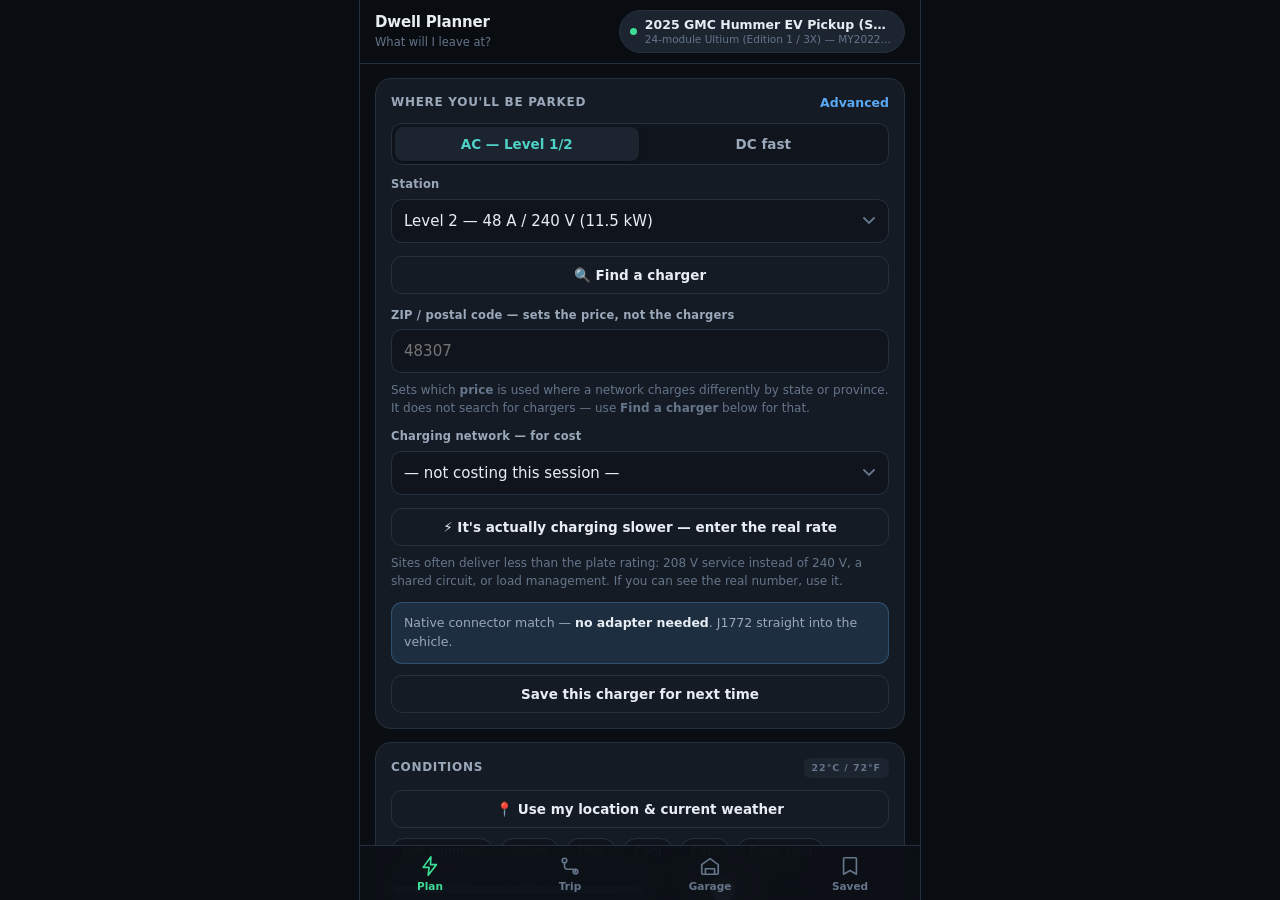
==== commit e590bdcd: "Add files via upload" ====
--- a/index.html
+++ b/index.html
@@ -2778,8 +2778,57 @@
    ========================================================================= */
 
 /* Effective per-kWh under a plan: explicit plan rate beats a percentage off. */
+/* ---- THE ARITHMETIC GATE ------------------------------------------------
+   A rate READ OFF A CHARGER by a member already has that member's discount in
+   it. Applying the plan discount again takes 30% off twice. Measured against
+   the settled KATHLEEN receipt: $0.3100/kWh observed as a PlusMax member became
+   $0.2170, and the session read $20.13 against a true $28.76. Always low, and
+   low by a believable margin, so nothing catches it by eye.
+
+   A discount may therefore only be applied when we POSITIVELY KNOW the rate is
+   a rack rate. `observedUnderPlan === null` is that positive knowledge -- a
+   deliberate "no plan was active, this is the public price". Anything else,
+   including the field being ABSENT (every rate saved before this build), is
+   unknown, and unknown means do not discount.
+
+   Failing this way costs the user a discount they may be owed. Failing the
+   other way tells them a session is 30% cheaper than it is. Only one of those
+   is recoverable at the charger.                                            */
+function discountEligibility(rate, plan) {
+  if (!plan) return { apply: false, reason: null };
+  if (!rate || rate.confidence !== 'user') return { apply: true, reason: null };
+
+  if (!('observedUnderPlan' in rate))
+    return { apply: false, code: 'untagged', reason:
+      'This saved rate was recorded before the app tracked which plan you were on, ' +
+      'so it is not known whether a member discount is already in it. Shown as entered, ' +
+      'with no further discount applied. Re-save it to clear this.' };
+
+  if (rate.observedUnderPlan === null) return { apply: true, reason: null };
+
+  if (rate.observedUnderPlan === plan.id)
+    return { apply: false, code: 'already-applied', reason:
+      'You entered this price while on ' + plan.name + ', so the member discount is ' +
+      'already in it. Applying it again would take it off twice.' };
+
+  return { apply: false, code: 'other-plan', reason:
+    'This price was recorded on a different plan (' + rate.observedUnderPlan + ') than the ' +
+    'one selected. There is no way to convert one to the other without knowing what that ' +
+    'station charged, so it is shown as entered.' };
+}
+
 function planRate(rate, plan) {
   if (!plan) return rate;
+  const gate = discountEligibility(rate, plan);
+  if (!gate.apply) {
+    const out = Object.assign({}, rate, { discountBlocked: gate.code || null,
+                                          discountNote: gate.reason || null });
+    /* Fee waivers are a property of HOLDING the plan, not of the rate's
+       provenance, so they still apply. */
+    if (plan.waivesSessionFee) out.sessionFee = 0;
+    if (plan.waivesIdleFee && out.idle) out.idle = null;
+    return out;
+  }
   const out = Object.assign({}, rate);
   if (plan.perKWh != null && rate.perKWh != null) out.perKWh = plan.perKWh;
   else if (plan.discountPct && rate.perKWh != null) out.perKWh = rate.perKWh * (1 - plan.discountPct / 100);
@@ -3150,6 +3199,7 @@
   DATA_VERSION, STALE_DAYS, FX_DEFAULT, NETWORKS,
   findNetwork, networksFor, resolveRate, planRate,
   sessionCost, idleAnalysis, breakEven, bandedCost, chargeMinutesOf,
+  discountEligibility,
   touWindowAt, touCost, touAdvice, minutesUntilHour,
   regionFromPostal, networksWithRegionalPricing,
   convert, money, confidenceLabel, ageDays, isStale,
@@ -3957,8 +4007,8 @@
 const h = s => String(s == null ? '' : s).replace(/[&<>"']/g, c =>
   ({ '&':'&amp;','<':'&lt;','>':'&gt;','"':'&quot;',"'":'&#39;' }[c]));
 const KEY = 'evdwell.v1';
-const VERSION = '1.14.0';
-const BUILT = '16 Sep 2026, 04:28 UTC';
+const VERSION = '1.15.0';
+const BUILT = '16 Sep 2026, 05:22 UTC';
 
 /* ------------------------------------------------------------------ STATE */
 const DEFAULT_SESSION = () => ({
@@ -4307,8 +4357,53 @@
     currency: n ? n.currency : 'USD',
     confidence: 'user',
     lastVerified: new Date().toISOString().slice(0, 10),
+
+    /* ---- MEASUREMENT PROVENANCE, applied to pricing --------------------
+       The same discipline the charging curves have carried since v1.11:
+       a number is worth what its source is worth, and an untagged number
+       cannot be distinguished from a different kind of number later.
+
+       `observedUnderPlan` is the load-bearing one. A price read off a
+       charger by a member IS the member price, and nothing downstream can
+       tell that from a rack rate unless it is recorded here. null means a
+       deliberate "no plan was active"; ABSENT means unknown and blocks any
+       further discount. Defaults to whatever plan is selected right now,
+       because that is what the charger in front of you is quoting. */
+    observedUnderPlan: S.session.pricing.planId || null,
+    observedBy: 'you',
+    observedOn: new Date().toISOString().slice(0, 10),
     note: 'Read off the charger.'
   };
+},
+
+/* "reported 14 Sep, EVgo Max" -- not a bare number. */
+rateProvenanceLine(rate, netId) {
+  if (!rate) return '';
+  const when = rate.observedOn || rate.lastVerified;
+  const net = netId ? P.findNetwork(netId) : this.currentNetwork();
+  let planName = null;
+  if ('observedUnderPlan' in rate) {
+    if (rate.observedUnderPlan) {
+      const pl = net && (net.plans || []).find(x => x.id === rate.observedUnderPlan);
+      planName = pl ? pl.name : rate.observedUnderPlan;
+    } else planName = 'no plan';
+  }
+  const age = P.ageDays({ lastVerified: when }, new Date());
+  const stale = age != null && age > P.STALE_DAYS;
+  const bits = [];
+  if (when) bits.push('reported ' + this.shortDate(when));
+  if (planName) bits.push(planName);
+  else bits.push('plan not recorded');
+  return `<span class="s">${h(bits.join(', '))}${
+    age != null ? ` \u00b7 ${age} day${age === 1 ? '' : 's'} ago` : ''}</span>${
+    stale ? `<br><span class="s" style="color:var(--locked);font-weight:600">&#9888; Over ${P.STALE_DAYS} days old. Charging prices move faster than this.</span>` : ''}${
+    !('observedUnderPlan' in rate) ? `<br><span class="s" style="color:var(--locked)">&#9888; Saved before the app tracked plans \u2014 no member discount will be applied to it. Re-save to clear.</span>` : ''}`;
+},
+
+shortDate(iso) {
+  const M = ['Jan','Feb','Mar','Apr','May','Jun','Jul','Aug','Sep','Oct','Nov','Dec'];
+  const p = String(iso || '').split('-');
+  return p.length === 3 ? `${Number(p[2])} ${M[Number(p[1]) - 1]}` : String(iso || '');
 },
 
 toggleUserPrice() {
@@ -4449,6 +4544,7 @@
     networkId: S.session.pricing.networkId || null,
     place: S.place ? (S.place.state || S.place.province) : null,
     savedOn: new Date().toISOString().slice(0, 10),
+    observedUnderPlan: ('observedUnderPlan' in u) ? u.observedUnderPlan : undefined,
     rate: JSON.parse(JSON.stringify(u))
   };
   if (existing) Object.assign(existing, entry); else S.rates.push(entry);
@@ -4792,7 +4888,17 @@
           : `no idle fee is published for this network, but check the charger.`)}
       </div>` : '';
 
-  const discLine = eff.pct > 0 ? `<div class="note ok" style="margin-top:0;margin-bottom:12px">
+  /* When the arithmetic gate refuses a discount, say so where the number is.
+     A price that silently stopped being discounted looks like a bug; a price
+     that explains why it is higher is the app doing its job. */
+  const gated = P.planRate(rate, eff.plan);
+  const gateLine = gated && gated.discountBlocked ? `<div class="note warn" style="margin-top:0;margin-bottom:12px">
+      <b>&#9888; Member discount not applied to this rate.</b><br>${h(gated.discountNote || '')}
+      ${gated.discountBlocked === 'untagged'
+        ? `<br><button class="btn sm" style="margin-top:9px" onclick="UI.openRateEditor()">Re-save this rate</button>` : ''}
+    </div>` : '';
+
+  const discLine = gated && gated.discountBlocked ? '' : eff.pct > 0 ? `<div class="note ok" style="margin-top:0;margin-bottom:12px">
       <b>${(eff.pct * 100).toFixed(0)}% off applied</b> — ${h(eff.source === 'discount'
         ? (dres.applied ? dres.applied.label : 'eligibility discount')
         : (eff.plan && eff.plan.name) || 'membership plan')}.
@@ -4848,7 +4954,7 @@
   return `<div class="card">
     <div class="card-h"><h2>What this costs</h2>
       <span class="badge ${c.confidence === 'published' || c.confidence === 'user' ? 'solved' : 'locked'}">${h(c.confidence)}</span></div>
-    ${discLine}${stats}${breakdown}${touHTML}
+    ${gateLine}${discLine}${stats}${breakdown}${touHTML}
     <div class="hint" style="margin-top:9px">${h(net.name)}${plan ? ` · ${h(plan.name)}` : ''}
       · billed ${h(c.basis)}${c.taxIncluded ? ' · taxes included' : ''}
       <br>Roughly ${P.money(conv, other)} in ${other} at ${S.fx.USD_CAD} (as of ${h(S.fx.asOf)}) — converted, not a native price.</div>
@@ -5672,8 +5778,14 @@
      wrong. Documented values: all | US | CA. Canadian stations are in the same
      dataset; there is no second source. */
   const cc = country || 'all';
+  /* ITEM 2: this was the literal string `dc_fast`, so the AC/DC toggle above it
+     changed nothing and the buttons were decorative. Documented values:
+     all | 1 | 2 | dc_fast. An AC session wants Level 2 (and Level 1), a DC
+     session wants dc_fast. */
+  const lvl = S.session.level === 'AC' ? '2' : 'dc_fast';
   const url = `https://developer.nlr.gov/api/alt-fuel-stations/v1/nearest.json` +
-    `?api_key=${encodeURIComponent(key)}&fuel_type=ELEC&ev_charging_level=dc_fast` +
+    `?api_key=${encodeURIComponent(key)}&fuel_type=ELEC` +
+    `&ev_charging_level=${encodeURIComponent(lvl)}` +
     `&country=${encodeURIComponent(cc)}` +
     `&latitude=${lat}&longitude=${lon}` +
     `&radius=25&limit=25&status=E&access=public`;
@@ -5706,10 +5818,14 @@
     }).filter(r => r.name);
     S.finder.busy = false;
     S.finder.liveLabel = label;
-    if (!S.finder.live.length)
-      S.finder.error = label
-        ? `No DC fast chargers found within 25 miles of ${label}.`
-        : 'No DC fast chargers found within 25 miles.';
+    S.finder.liveLevel = lvl;
+    if (!S.finder.live.length) {
+      const what = lvl === '2' ? 'Level 2 chargers' : 'DC fast chargers';
+      S.finder.error = (label ? `No ${what} found within 25 miles of ${label}.`
+                              : `No ${what} found within 25 miles.`) +
+        ` Searching ${lvl === '2' ? 'AC / Level 2' : 'DC fast'} because that is the ` +
+        `session type selected above \u2014 switch it to look for the other kind.`;
+    }
     this.renderFinder();
   } catch (e) {
     // A CORS rejection surfaces here as a bare TypeError with no status.
